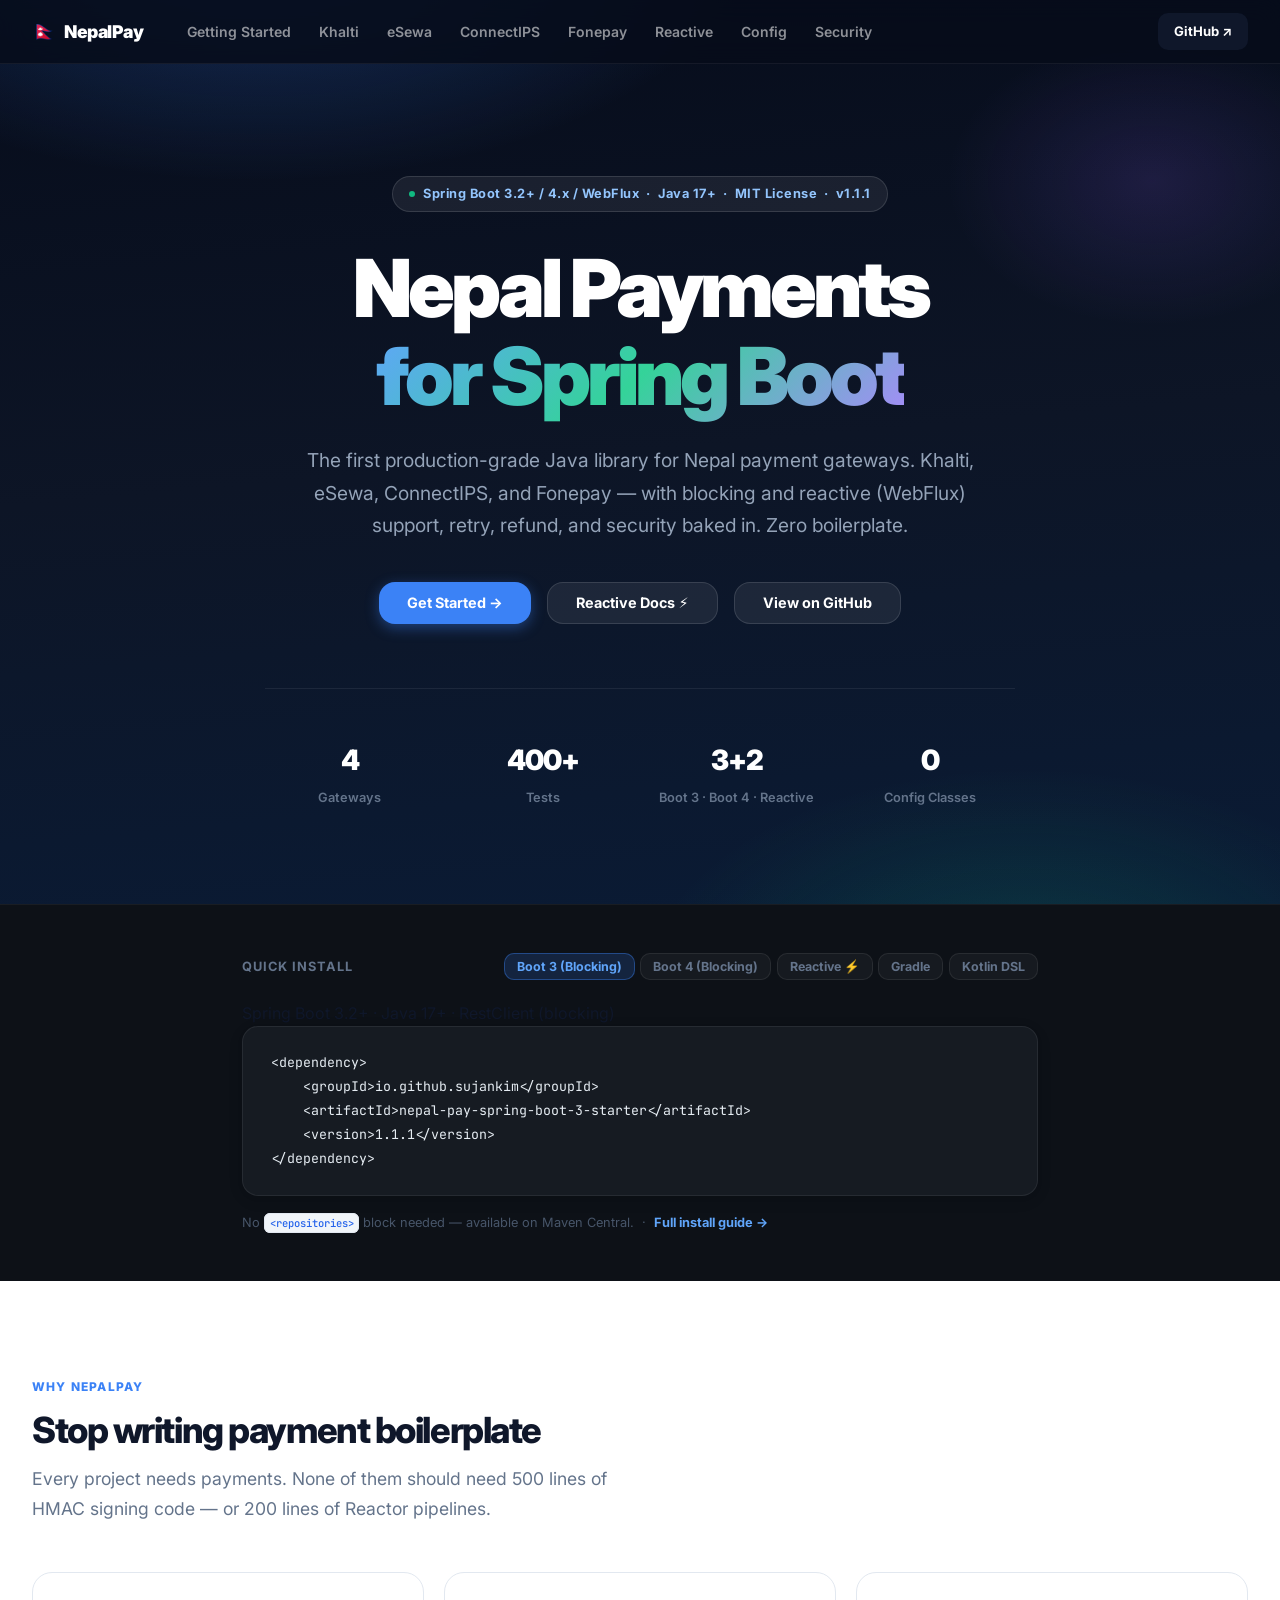
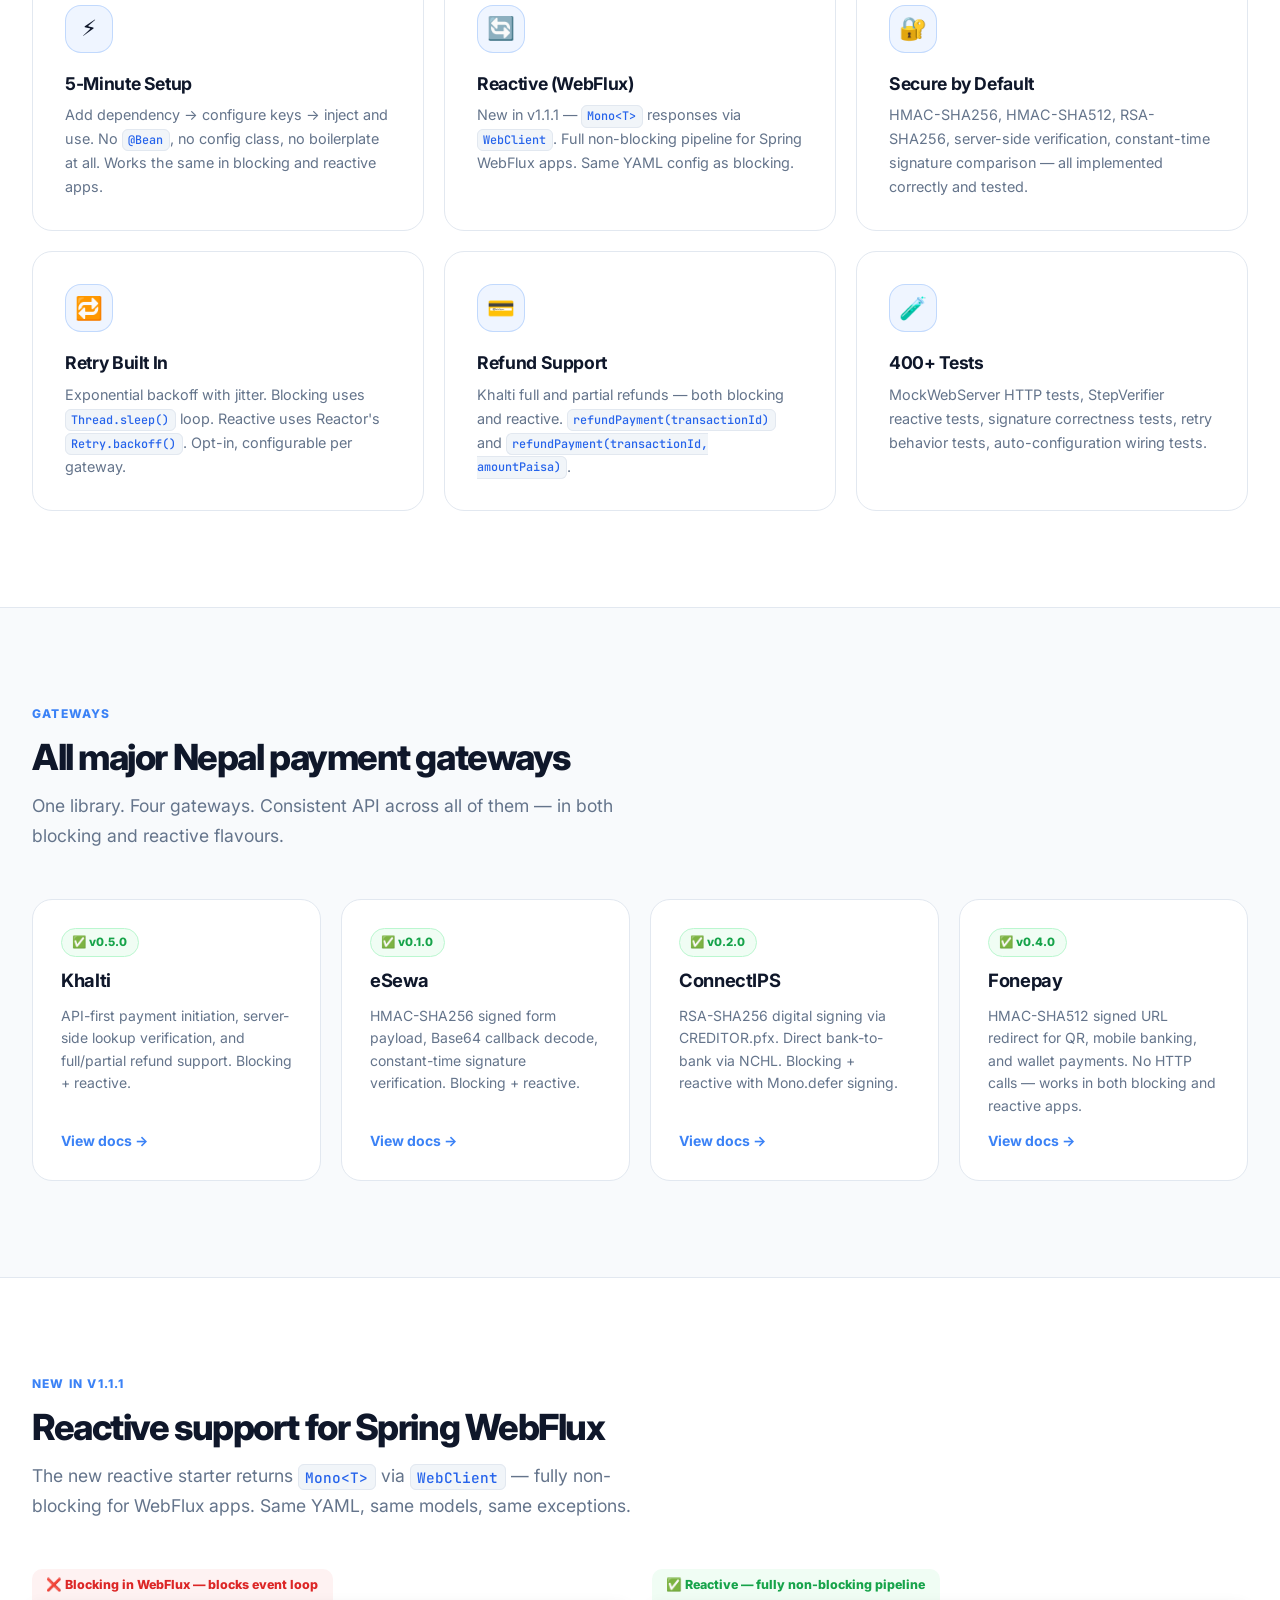
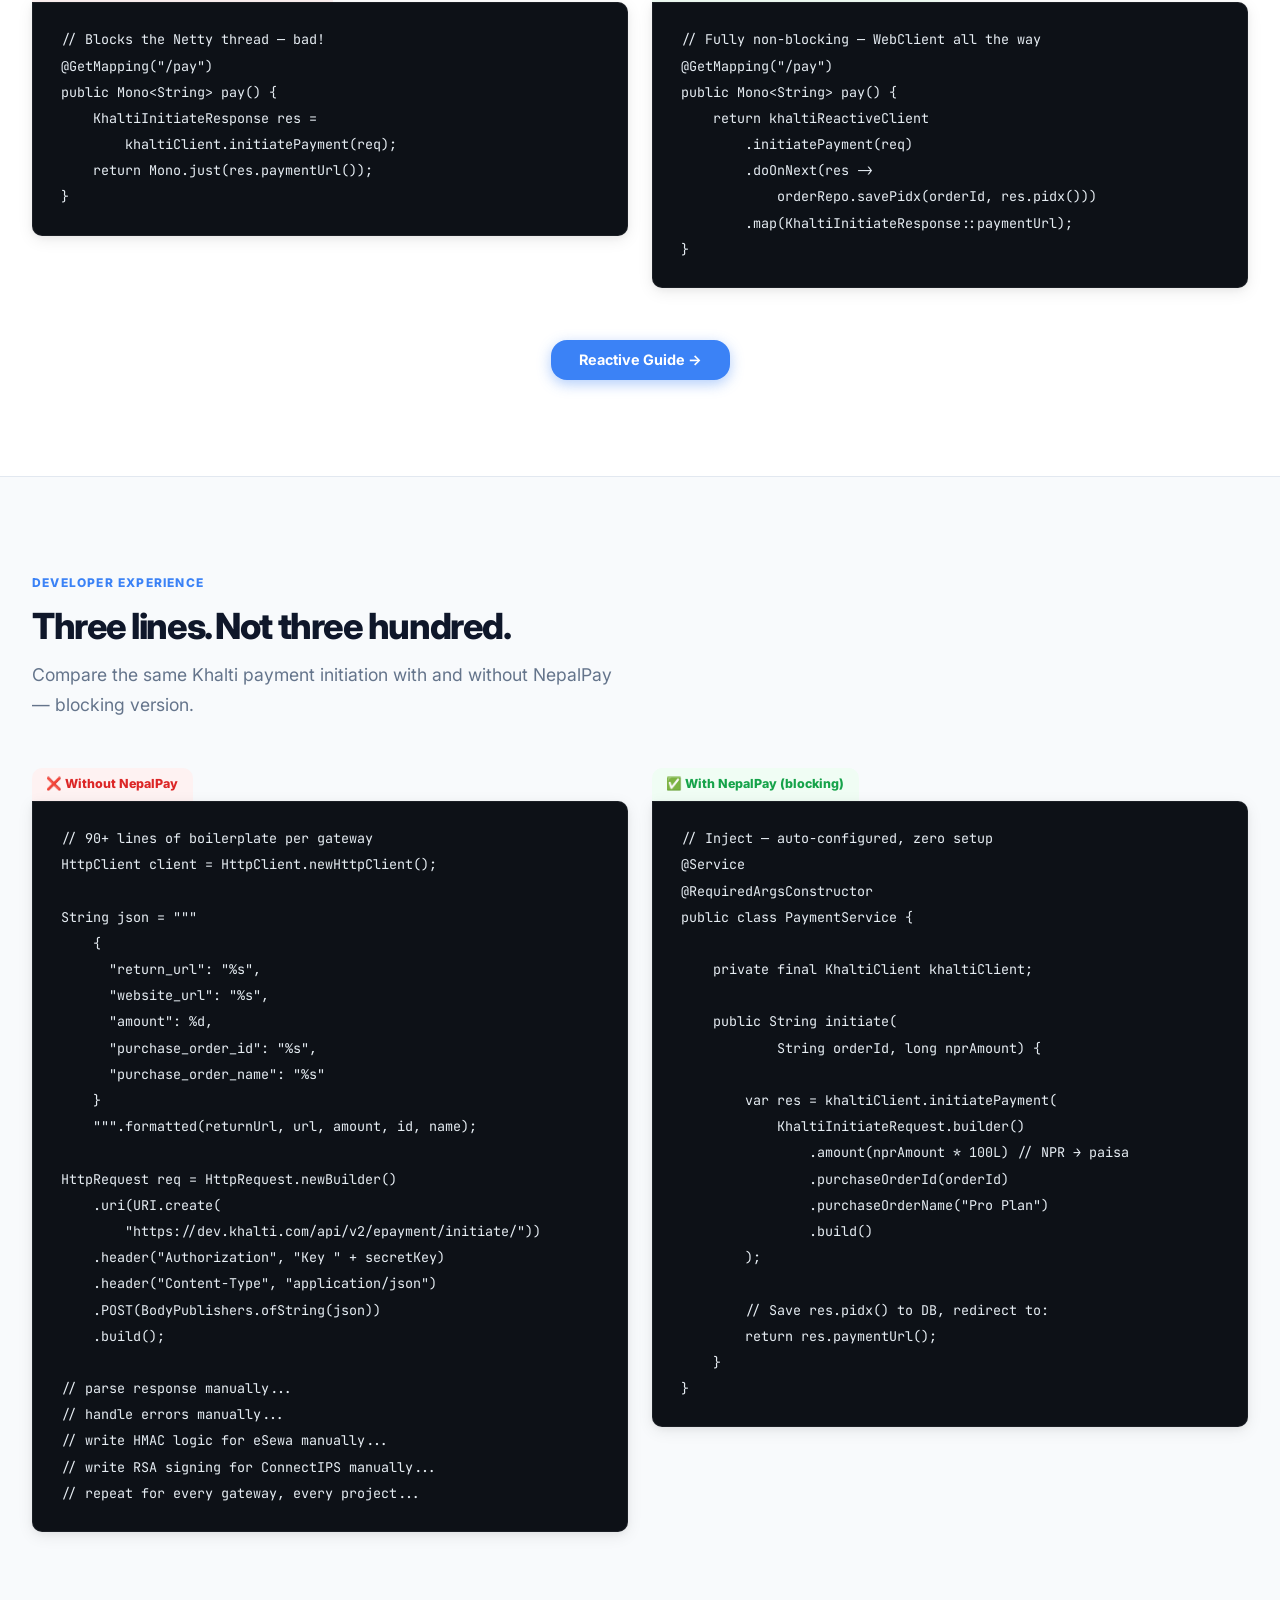
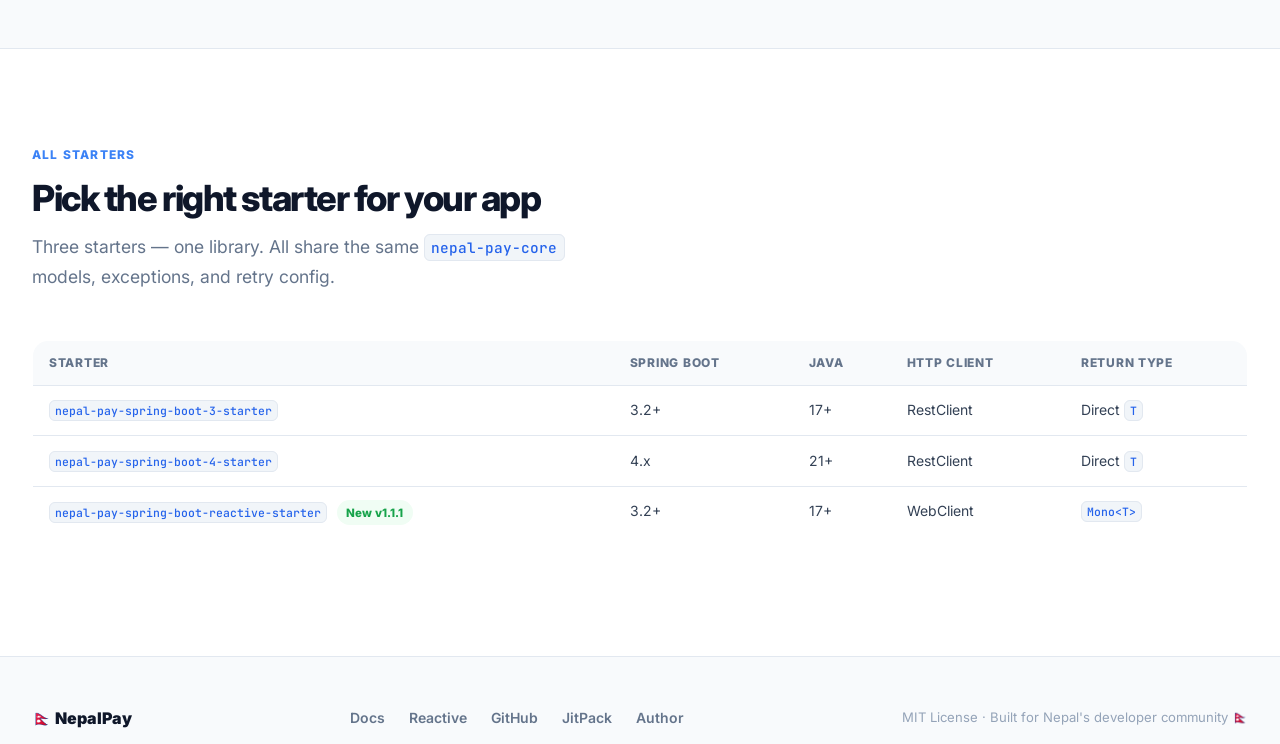
==== docs/index.html @ 9dd7e00b "docs(v1.1.1): update docs + fix Node.js 20 deprecation warning CI/CD action version bumps:   actions" ====
<!DOCTYPE html>
<html lang="en">
<head>
    <meta charset="UTF-8">
    <meta name="viewport" content="width=device-width, initial-scale=1.0">
    <title>NepalPay — Spring Boot Starter for Nepal Payments</title>
    <meta name="description" content="The first production-grade Spring Boot
          library for Nepal payment gateways — Khalti, eSewa, ConnectIPS,
          and Fonepay. Supports blocking (RestClient) and reactive (WebClient).">
    <link rel="stylesheet" href="./css/styles.css">
</head>
<body>

<!-- ══ HERO ══════════════════════════════════════════════════════════════ -->
<div class="hero">

    <nav class="topnav">
        <div class="topnav-inner">
            <a class="nav-brand" href="index.html">
                <span class="nav-brand-flag">🇳🇵</span> NepalPay
            </a>
            <div class="nav-links">
                <a href="getting-started.html">Getting Started</a>
                <a href="khalti.html">Khalti</a>
                <a href="esewa.html">eSewa</a>
                <a href="connectips.html">ConnectIPS</a>
                <a href="fonepay.html">Fonepay</a>
                <a href="reactive.html">Reactive</a>
                <a href="configuration.html">Config</a>
                <a href="security.html">Security</a>
            </div>
            <a class="nav-github"
               href="https://github.com/sujankim/nepal-pay-spring-boot-starter"
               target="_blank" rel="noopener">
                GitHub ↗
            </a>
        </div>
    </nav>

    <div class="hero-body">
        <div class="hero-eyebrow">
            <span class="hero-eyebrow-dot"></span>
            Spring Boot 3.2+ / 4.x / WebFlux &nbsp;·&nbsp;
            Java 17+ &nbsp;·&nbsp;
            MIT License &nbsp;·&nbsp;
            v1.1.1
        </div>

        <h1>Nepal Payments<br>
            <span class="accent">for Spring Boot</span>
        </h1>

        <p class="hero-sub">
            The first production-grade Java library for Nepal payment gateways.
            Khalti, eSewa, ConnectIPS, and Fonepay — with blocking and
            reactive (WebFlux) support, retry, refund, and security baked in.
            Zero boilerplate.
        </p>

        <div class="hero-actions">
            <a class="btn btn-primary" href="getting-started.html">
                Get Started →
            </a>
            <a class="btn btn-ghost"
               href="reactive.html">
                Reactive Docs ⚡
            </a>
            <a class="btn btn-ghost"
               href="https://github.com/sujankim/nepal-pay-spring-boot-starter"
               target="_blank" rel="noopener">
                View on GitHub
            </a>
        </div>

        <div class="hero-stats">
            <div>
                <div class="hero-stat-value">4</div>
                <div class="hero-stat-label">Gateways</div>
            </div>
            <div>
                <div class="hero-stat-value">400+</div>
                <div class="hero-stat-label">Tests</div>
            </div>
            <div>
                <div class="hero-stat-value">3+2</div>
                <div class="hero-stat-label">Boot 3 · Boot 4 · Reactive</div>
            </div>
            <div>
                <div class="hero-stat-value">0</div>
                <div class="hero-stat-label">Config Classes</div>
            </div>
        </div>
    </div>

</div><!-- /hero -->

<!-- ══ INSTALL STRIP ══════════════════════════════════════════════════════ -->
<div class="install-strip">
    <div class="install-strip-inner">
        <div class="install-strip-header">
            <span class="install-strip-title">Quick Install</span>
            <div class="install-tabs">
                <button class="install-tab-btn active"
                        onclick="switchInstall('maven3', this)">
                    Boot 3 (Blocking)
                </button>
                <button class="install-tab-btn"
                        onclick="switchInstall('maven4', this)">
                    Boot 4 (Blocking)
                </button>
                <button class="install-tab-btn"
                        onclick="switchInstall('reactive', this)">
                    Reactive ⚡
                </button>
                <button class="install-tab-btn"
                        onclick="switchInstall('gradle', this)">
                    Gradle
                </button>
                <button class="install-tab-btn"
                        onclick="switchInstall('kts', this)">
                    Kotlin DSL
                </button>
            </div>
        </div>

        <!-- Boot 3 Blocking -->
        <div id="install-maven3" class="install-pane active">
            <div class="install-label">
                Spring Boot 3.2+ · Java 17+ · RestClient (blocking)
            </div>
            <pre class="install-pre"><code>&lt;dependency&gt;
    &lt;groupId&gt;io.github.sujankim&lt;/groupId&gt;
    &lt;artifactId&gt;nepal-pay-spring-boot-3-starter&lt;/artifactId&gt;
    &lt;version&gt;1.1.1&lt;/version&gt;
&lt;/dependency&gt;</code></pre>
        </div>

        <!-- Boot 4 Blocking -->
        <div id="install-maven4" class="install-pane">
            <div class="install-label">
                Spring Boot 4.x · Java 21+ · RestClient (blocking)
            </div>
            <pre class="install-pre"><code>&lt;dependency&gt;
    &lt;groupId&gt;io.github.sujankim&lt;/groupId&gt;
    &lt;artifactId&gt;nepal-pay-spring-boot-4-starter&lt;/artifactId&gt;
    &lt;version&gt;1.1.1&lt;/version&gt;
&lt;/dependency&gt;</code></pre>
        </div>

        <!-- Reactive -->
        <div id="install-reactive" class="install-pane">
            <div class="install-label">
                Spring WebFlux · Java 17+ · WebClient · Mono&lt;T&gt; responses
            </div>
            <pre class="install-pre"><code>&lt;dependency&gt;
    &lt;groupId&gt;io.github.sujankim&lt;/groupId&gt;
    &lt;artifactId&gt;nepal-pay-spring-boot-reactive-starter&lt;/artifactId&gt;
    &lt;version&gt;1.1.1&lt;/version&gt;
&lt;/dependency&gt;</code></pre>
            <p class="install-note">
                Same <code>nepalpay.*</code> YAML works for all three starters.
                &nbsp;·&nbsp;
                <a href="reactive.html">Reactive docs →</a>
            </p>
        </div>

        <!-- Gradle Groovy -->
        <div id="install-gradle" class="install-pane">
            <div class="install-label">Spring Boot 3.2+ (Blocking)</div>
            <pre class="install-pre"><code>implementation 'io.github.sujankim:nepal-pay-spring-boot-3-starter:1.1.1'</code></pre>
            <div class="install-label" style="margin-top:1rem">
                Spring Boot 4.x (Blocking)
            </div>
            <pre class="install-pre"><code>implementation 'io.github.sujankim:nepal-pay-spring-boot-4-starter:1.1.1'</code></pre>
            <div class="install-label" style="margin-top:1rem">
                Spring WebFlux (Reactive)
            </div>
            <pre class="install-pre"><code>implementation 'io.github.sujankim:nepal-pay-spring-boot-reactive-starter:1.1.1'</code></pre>
        </div>

        <!-- Gradle Kotlin -->
        <div id="install-kts" class="install-pane">
            <div class="install-label">Spring Boot 3.2+ (Blocking)</div>
            <pre class="install-pre"><code>implementation("io.github.sujankim:nepal-pay-spring-boot-3-starter:1.1.1")</code></pre>
            <div class="install-label" style="margin-top:1rem">
                Spring Boot 4.x (Blocking)
            </div>
            <pre class="install-pre"><code>implementation("io.github.sujankim:nepal-pay-spring-boot-4-starter:1.1.1")</code></pre>
            <div class="install-label" style="margin-top:1rem">
                Spring WebFlux (Reactive)
            </div>
            <pre class="install-pre"><code>implementation("io.github.sujankim:nepal-pay-spring-boot-reactive-starter:1.1.1")</code></pre>
        </div>

        <p class="install-note">
            No <code>&lt;repositories&gt;</code> block needed — available on
            Maven Central.
            &nbsp;·&nbsp;
            <a href="getting-started.html">Full install guide →</a>
        </p>
    </div>
</div>

<!-- ══ WHY NEPALPAY ═══════════════════════════════════════════════════════ -->
<section class="section">
    <div class="section-inner">
        <div class="section-label">Why NepalPay</div>
        <h2 class="section-title">Stop writing payment boilerplate</h2>
        <p class="section-desc">
            Every project needs payments. None of them should need 500 lines
            of HMAC signing code — or 200 lines of Reactor pipelines.
        </p>

        <div class="features-grid">

            <div class="feature-card">
                <div class="feature-icon">⚡</div>
                <h3>5-Minute Setup</h3>
                <p>
                    Add dependency → configure keys → inject and use.
                    No <code>@Bean</code>, no config class, no boilerplate
                    at all. Works the same in blocking and reactive apps.
                </p>
            </div>

            <div class="feature-card">
                <div class="feature-icon">🔄</div>
                <h3>Reactive (WebFlux)</h3>
                <p>
                    New in v1.1.1 — <code>Mono&lt;T&gt;</code> responses
                    via <code>WebClient</code>. Full non-blocking pipeline
                    for Spring WebFlux apps.
                    Same YAML config as blocking.
                </p>
            </div>

            <div class="feature-card">
                <div class="feature-icon">🔐</div>
                <h3>Secure by Default</h3>
                <p>
                    HMAC-SHA256, HMAC-SHA512, RSA-SHA256, server-side
                    verification, constant-time signature comparison —
                    all implemented correctly and tested.
                </p>
            </div>

            <div class="feature-card">
                <div class="feature-icon">🔁</div>
                <h3>Retry Built In</h3>
                <p>
                    Exponential backoff with jitter. Blocking uses
                    <code>Thread.sleep()</code> loop. Reactive uses
                    Reactor's <code>Retry.backoff()</code>.
                    Opt-in, configurable per gateway.
                </p>
            </div>

            <div class="feature-card">
                <div class="feature-icon">💳</div>
                <h3>Refund Support</h3>
                <p>
                    Khalti full and partial refunds — both blocking and
                    reactive. <code>refundPayment(transactionId)</code> and
                    <code>refundPayment(transactionId, amountPaisa)</code>.
                </p>
            </div>

            <div class="feature-card">
                <div class="feature-icon">🧪</div>
                <h3>400+ Tests</h3>
                <p>
                    MockWebServer HTTP tests, StepVerifier reactive tests,
                    signature correctness tests, retry behavior tests,
                    auto-configuration wiring tests.
                </p>
            </div>

        </div>
    </div>
</section>

<!-- ══ GATEWAYS ═══════════════════════════════════════════════════════════ -->
<section class="section section-alt">
    <div class="section-inner">
        <div class="section-label">Gateways</div>
        <h2 class="section-title">All major Nepal payment gateways</h2>
        <p class="section-desc">
            One library. Four gateways. Consistent API across all of them —
            in both blocking and reactive flavours.
        </p>

        <div class="gateways-grid">

            <a class="gateway-card" href="khalti.html">
                <div class="gateway-badge badge-done">✅ v0.5.0</div>
                <h3>Khalti</h3>
                <p>
                    API-first payment initiation, server-side lookup
                    verification, and full/partial refund support.
                    Blocking + reactive.
                </p>
                <span class="gateway-arrow">View docs →</span>
            </a>

            <a class="gateway-card" href="esewa.html">
                <div class="gateway-badge badge-done">✅ v0.1.0</div>
                <h3>eSewa</h3>
                <p>
                    HMAC-SHA256 signed form payload, Base64 callback decode,
                    constant-time signature verification.
                    Blocking + reactive.
                </p>
                <span class="gateway-arrow">View docs →</span>
            </a>

            <a class="gateway-card" href="connectips.html">
                <div class="gateway-badge badge-done">✅ v0.2.0</div>
                <h3>ConnectIPS</h3>
                <p>
                    RSA-SHA256 digital signing via CREDITOR.pfx.
                    Direct bank-to-bank via NCHL.
                    Blocking + reactive with Mono.defer signing.
                </p>
                <span class="gateway-arrow">View docs →</span>
            </a>

            <a class="gateway-card" href="fonepay.html">
                <div class="gateway-badge badge-done">✅ v0.4.0</div>
                <h3>Fonepay</h3>
                <p>
                    HMAC-SHA512 signed URL redirect for QR, mobile banking,
                    and wallet payments. No HTTP calls — works in both
                    blocking and reactive apps.
                </p>
                <span class="gateway-arrow">View docs →</span>
            </a>

        </div>
    </div>
</section>

<!-- ══ REACTIVE HIGHLIGHT ═════════════════════════════════════════════════ -->
<section class="section">
    <div class="section-inner">
        <div class="section-label">New in v1.1.1</div>
        <h2 class="section-title">Reactive support for Spring WebFlux</h2>
        <p class="section-desc">
            The new reactive starter returns <code>Mono&lt;T&gt;</code>
            via <code>WebClient</code> — fully non-blocking for WebFlux apps.
            Same YAML, same models, same exceptions.
        </p>

        <div class="code-compare">
            <div class="code-compare-block">
                <span class="code-compare-label label-bad">
                    ❌ Blocking in WebFlux — blocks event loop
                </span>
                <pre><code>// Blocks the Netty thread — bad!
@GetMapping("/pay")
public Mono&lt;String&gt; pay() {
    KhaltiInitiateResponse res =
        khaltiClient.initiatePayment(req);
    return Mono.just(res.paymentUrl());
}</code></pre>
            </div>

            <div class="code-compare-block">
                <span class="code-compare-label label-good">
                    ✅ Reactive — fully non-blocking pipeline
                </span>
                <pre><code>// Fully non-blocking — WebClient all the way
@GetMapping("/pay")
public Mono&lt;String&gt; pay() {
    return khaltiReactiveClient
        .initiatePayment(req)
        .doOnNext(res ->
            orderRepo.savePidx(orderId, res.pidx()))
        .map(KhaltiInitiateResponse::paymentUrl);
}</code></pre>
            </div>
        </div>

        <div style="text-align:center; margin-top: 2rem;">
            <a class="btn btn-primary" href="reactive.html">
                Reactive Guide →
            </a>
        </div>
    </div>
</section>

<!-- ══ CODE COMPARE — Boilerplate ═════════════════════════════════════════ -->
<section class="section section-alt">
    <div class="section-inner">
        <div class="section-label">Developer Experience</div>
        <h2 class="section-title">Three lines. Not three hundred.</h2>
        <p class="section-desc">
            Compare the same Khalti payment initiation with and without
            NepalPay — blocking version.
        </p>

        <div class="code-compare">
            <div class="code-compare-block">
                <span class="code-compare-label label-bad">
                    ❌ Without NepalPay
                </span>
                <pre><code>// 90+ lines of boilerplate per gateway
HttpClient client = HttpClient.newHttpClient();

String json = """
    {
      "return_url": "%s",
      "website_url": "%s",
      "amount": %d,
      "purchase_order_id": "%s",
      "purchase_order_name": "%s"
    }
    """.formatted(returnUrl, url, amount, id, name);

HttpRequest req = HttpRequest.newBuilder()
    .uri(URI.create(
        "https://dev.khalti.com/api/v2/epayment/initiate/"))
    .header("Authorization", "Key " + secretKey)
    .header("Content-Type", "application/json")
    .POST(BodyPublishers.ofString(json))
    .build();

// parse response manually...
// handle errors manually...
// write HMAC logic for eSewa manually...
// write RSA signing for ConnectIPS manually...
// repeat for every gateway, every project...</code></pre>
            </div>

            <div class="code-compare-block">
                <span class="code-compare-label label-good">
                    ✅ With NepalPay (blocking)
                </span>
                <pre><code>// Inject — auto-configured, zero setup
@Service
@RequiredArgsConstructor
public class PaymentService {

    private final KhaltiClient khaltiClient;

    public String initiate(
            String orderId, long nprAmount) {

        var res = khaltiClient.initiatePayment(
            KhaltiInitiateRequest.builder()
                .amount(nprAmount * 100L) // NPR → paisa
                .purchaseOrderId(orderId)
                .purchaseOrderName("Pro Plan")
                .build()
        );

        // Save res.pidx() to DB, redirect to:
        return res.paymentUrl();
    }
}</code></pre>
            </div>
        </div>
    </div>
</section>

<!-- ══ STARTERS TABLE ══════════════════════════════════════════════════════ -->
<section class="section">
    <div class="section-inner">
        <div class="section-label">All Starters</div>
        <h2 class="section-title">Pick the right starter for your app</h2>
        <p class="section-desc">
            Three starters — one library. All share the same
            <code>nepal-pay-core</code> models, exceptions, and retry config.
        </p>

        <div class="table-wrap">
            <table>
                <thead>
                <tr>
                    <th>Starter</th>
                    <th>Spring Boot</th>
                    <th>Java</th>
                    <th>HTTP Client</th>
                    <th>Return Type</th>
                </tr>
                </thead>
                <tbody>
                <tr>
                    <td>
                        <code>nepal-pay-spring-boot-3-starter</code>
                    </td>
                    <td>3.2+</td>
                    <td>17+</td>
                    <td>RestClient</td>
                    <td>Direct <code>T</code></td>
                </tr>
                <tr>
                    <td>
                        <code>nepal-pay-spring-boot-4-starter</code>
                    </td>
                    <td>4.x</td>
                    <td>21+</td>
                    <td>RestClient</td>
                    <td>Direct <code>T</code></td>
                </tr>
                <tr>
                    <td>
                        <strong>
                            <code>nepal-pay-spring-boot-reactive-starter</code>
                        </strong>
                        <span class="pill pill-green"
                              style="margin-left:0.4rem">New v1.1.1</span>
                    </td>
                    <td>3.2+</td>
                    <td>17+</td>
                    <td>WebClient</td>
                    <td><code>Mono&lt;T&gt;</code></td>
                </tr>
                </tbody>
            </table>
        </div>
    </div>
</section>

<!-- ══ FOOTER ══════════════════════════════════════════════════════════════ -->
<footer class="footer">
    <div class="footer-inner">
        <div class="footer-brand">🇳🇵 NepalPay</div>
        <div class="footer-links">
            <a href="getting-started.html">Docs</a>
            <a href="reactive.html">Reactive</a>
            <a href="https://github.com/sujankim/nepal-pay-spring-boot-starter"
               target="_blank">GitHub</a>
            <a href="https://jitpack.io/#sujankim/nepal-pay-spring-boot-starter"
               target="_blank">JitPack</a>
            <a href="https://sujanlamichhane.com.np" target="_blank">Author</a>
        </div>
        <p class="footer-copy">
            MIT License · Built for Nepal's developer community 🇳🇵
        </p>
    </div>
</footer>

<script>
    function switchInstall(name, btn) {
        document.querySelectorAll('.install-pane')
            .forEach(el => el.classList.remove('active'));
        document.querySelectorAll('.install-tab-btn')
            .forEach(b  => b.classList.remove('active'));
        document.getElementById('install-' + name).classList.add('active');
        btn.classList.add('active');
    }
</script>
</body>
</html>
---- docs/css/styles.css ----
/* ═══════════════════════════════════════════════════
   NepalPay Docs — styles.css  (v2 complete redesign)
   ═══════════════════════════════════════════════════ */

/* ── Google Fonts ────────────────────────────────── */
@import url('https://fonts.googleapis.com/css2?family=Inter:wght@300;400;500;600;700;800;900&family=JetBrains+Mono:wght@400;500;600&display=swap');

/* ── Design Tokens ───────────────────────────────── */
:root {
    /* Brand */
    --brand:          #3b82f6;
    --brand-dark:     #2563eb;
    --brand-light:    #60a5fa;
    --brand-faint:    rgba(59,130,246,0.08);
    --brand-border:   rgba(59,130,246,0.25);

    /* Accent */
    --green:          #10b981;
    --green-bg:       #f0fdf4;
    --green-border:   #bbf7d0;
    --red:            #ef4444;
    --red-bg:         #fef2f2;
    --red-border:     #fecaca;
    --yellow:         #f59e0b;
    --yellow-bg:      #fffbeb;
    --yellow-border:  #fde68a;
    --purple:         #8b5cf6;

    /* Surface */
    --bg:             #ffffff;
    --bg-2:           #f8fafc;
    --bg-3:           #f1f5f9;
    --surface:        #ffffff;
    --border:         #e2e8f0;
    --border-2:       #cbd5e1;

    /* Text */
    --text:           #0f172a;
    --text-2:         #334155;
    --text-3:         #64748b;
    --text-4:         #94a3b8;

    /* Hero dark */
    --hero-bg:        #060c1b;
    --hero-bg-2:      #0d1526;

    /* Code */
    --code-bg:        #0d1117;
    --code-text:      #e6edf3;
    --code-inline-bg: #f1f5f9;
    --code-inline-text: #0f172a;
    --code-border:    rgba(255,255,255,0.06);

    /* Nav */
    --nav-height:     64px;

    /* Radius */
    --r-sm:   6px;
    --r-md:   10px;
    --r-lg:   16px;
    --r-xl:   20px;
    --r-full: 9999px;

    /* Shadow */
    --shadow-sm: 0 1px 3px rgba(0,0,0,0.06), 0 1px 2px rgba(0,0,0,0.04);
    --shadow-md: 0 4px 16px rgba(0,0,0,0.08), 0 2px 6px rgba(0,0,0,0.04);
    --shadow-lg: 0 12px 40px rgba(0,0,0,0.1), 0 4px 12px rgba(0,0,0,0.06);
}

/* ── Reset ───────────────────────────────────────── */
*, *::before, *::after {
    box-sizing: border-box;
    margin: 0;
    padding: 0;
}

html {
    scroll-behavior: smooth;
    scroll-padding-top: calc(var(--nav-height) + 24px);
    font-size: 16px;
    -webkit-font-smoothing: antialiased;
    -moz-osx-font-smoothing: grayscale;
}

body {
    font-family: 'Inter', system-ui, sans-serif;
    background: var(--bg);
    color: var(--text);
    line-height: 1.65;
}

a {
    color: var(--brand);
    text-decoration: none;
    transition: color 0.15s;
}

a:hover { color: var(--brand-dark); }

img { max-width: 100%; }

/* ── Typography ──────────────────────────────────── */
h1 { font-size: clamp(2rem, 5vw, 3.5rem); font-weight: 900; letter-spacing: -0.05em; line-height: 1.1; }
h2 { font-size: 1.75rem; font-weight: 800; letter-spacing: -0.04em; line-height: 1.2; }
h3 { font-size: 1.1rem; font-weight: 700; letter-spacing: -0.02em; line-height: 1.3; }
h4 { font-size: 0.9rem; font-weight: 700; letter-spacing: 0.02em; text-transform: uppercase; color: var(--text-3); }

/* ── Inline Code ──────────────────────────────────── */
code {
    font-family: 'JetBrains Mono', 'Fira Code', Consolas, monospace;
    font-size: 0.82em;
    background: var(--code-inline-bg);
    color: var(--brand-dark);
    padding: 0.18em 0.45em;
    border-radius: var(--r-sm);
    border: 1px solid var(--border);
    font-weight: 500;
}

/* ── Code Blocks ─────────────────────────────────── */
pre {
    position: relative;
    background: var(--code-bg);
    color: var(--code-text);
    padding: 1.5rem 1.75rem;
    border-radius: var(--r-lg);
    overflow-x: auto;
    font-size: 0.84rem;
    line-height: 1.8;
    margin: 1.25rem 0;
    border: 1px solid var(--code-border);
    box-shadow: var(--shadow-md);
}

pre code {
    background: none;
    border: none;
    padding: 0;
    font-size: inherit;
    color: inherit;
    font-weight: 400;
}

/* ── Code Syntax Colors ──────────────────────────── */
.token-comment  { color: #6e7681; }
.token-string   { color: #a5d6ff; }
.token-keyword  { color: #ff7b72; }
.token-number   { color: #79c0ff; }
.token-class    { color: #ffa657; }

/* ── Scrollbar ────────────────────────────────────── */
::-webkit-scrollbar { width: 6px; height: 6px; }
::-webkit-scrollbar-track { background: transparent; }
::-webkit-scrollbar-thumb { background: var(--border-2); border-radius: var(--r-full); }
::-webkit-scrollbar-thumb:hover { background: var(--text-4); }

/* ════════════════════════════════════════════════════
   STICKY TOP NAVBAR
   ════════════════════════════════════════════════════ */
.topnav {
    position: sticky;
    top: 0;
    z-index: 100;
    height: var(--nav-height);
    background: rgba(255,255,255,0.92);
    backdrop-filter: blur(12px);
    -webkit-backdrop-filter: blur(12px);
    border-bottom: 1px solid var(--border);
}

.topnav-inner {
    max-width: 1280px;
    margin: 0 auto;
    padding: 0 2rem;
    height: 100%;
    display: flex;
    align-items: center;
    gap: 2rem;
}

.nav-brand {
    font-weight: 900;
    font-size: 1.1rem;
    color: var(--text);
    white-space: nowrap;
    display: flex;
    align-items: center;
    gap: 0.5rem;
    letter-spacing: -0.03em;
}

.nav-brand:hover { color: var(--text); }

.nav-brand-flag { font-size: 1.25rem; }

.nav-links {
    display: flex;
    align-items: center;
    gap: 0.25rem;
    flex: 1;
    flex-wrap: nowrap;
    overflow-x: auto;
    scrollbar-width: none;
}

.nav-links::-webkit-scrollbar { display: none; }

.nav-links a {
    color: var(--text-3);
    font-size: 0.875rem;
    font-weight: 600;
    padding: 0.4rem 0.75rem;
    border-radius: var(--r-md);
    white-space: nowrap;
    transition: color 0.15s, background 0.15s;
}

.nav-links a:hover {
    color: var(--text);
    background: var(--bg-3);
}

.nav-links a.active {
    color: var(--brand);
    background: var(--brand-faint);
}

.nav-github {
    margin-left: auto;
    display: flex;
    align-items: center;
    gap: 0.5rem;
    padding: 0.45rem 1rem;
    background: var(--text);
    color: white !important;
    border-radius: var(--r-md);
    font-size: 0.82rem;
    font-weight: 700;
    white-space: nowrap;
    transition: background 0.15s, transform 0.15s;
}

.nav-github:hover {
    background: #1e293b;
    color: white !important;
    transform: translateY(-1px);
}

/* ════════════════════════════════════════════════════
   HERO SECTION
   ════════════════════════════════════════════════════ */
.hero {
    background:
            radial-gradient(ellipse 80% 60% at 20% -10%,
            rgba(59,130,246,0.35) 0%, transparent 50%),
            radial-gradient(ellipse 60% 50% at 80% 110%,
            rgba(16,185,129,0.2) 0%, transparent 50%),
            radial-gradient(ellipse 40% 40% at 90% 20%,
            rgba(139,92,246,0.15) 0%, transparent 40%),
            linear-gradient(175deg, #060c1b 0%, #0d1526 50%, #0a1b35 100%);
    color: white;
    overflow: hidden;
}

/* Dark navbar override on hero pages */
.hero .topnav {
    background: rgba(6,12,27,0.85);
    border-bottom-color: rgba(255,255,255,0.06);
}

.hero .nav-brand { color: white; }

.hero .nav-links a {
    color: rgba(255,255,255,0.55);
}

.hero .nav-links a:hover {
    color: white;
    background: rgba(255,255,255,0.08);
}

.hero .nav-links a.active {
    color: #93c5fd;
    background: rgba(59,130,246,0.15);
}

.hero-body {
    max-width: 1000px;
    margin: 0 auto;
    padding: 7rem 2rem 6rem;
    text-align: center;
}

.hero-eyebrow {
    display: inline-flex;
    align-items: center;
    gap: 0.5rem;
    padding: 0.4rem 1rem;
    background: rgba(255,255,255,0.07);
    border: 1px solid rgba(255,255,255,0.12);
    border-radius: var(--r-full);
    font-size: 0.8rem;
    font-weight: 700;
    color: #93c5fd;
    letter-spacing: 0.04em;
    margin-bottom: 2rem;
}

.hero-eyebrow-dot {
    width: 6px;
    height: 6px;
    border-radius: 50%;
    background: var(--green);
    animation: pulse 2s infinite;
}

@keyframes pulse {
    0%, 100% { opacity: 1; transform: scale(1); }
    50% { opacity: 0.6; transform: scale(0.85); }
}

.hero h1 {
    color: white;
    margin-bottom: 1.5rem;
    font-size: clamp(2.5rem, 7vw, 5rem);
}

.hero h1 .accent {
    background: linear-gradient(135deg, #60a5fa, #34d399, #a78bfa);
    -webkit-background-clip: text;
    -webkit-text-fill-color: transparent;
    background-clip: text;
}

.hero-sub {
    font-size: 1.2rem;
    color: #94a3b8;
    max-width: 700px;
    margin: 0 auto 2.5rem;
    line-height: 1.7;
}

.hero-actions {
    display: flex;
    gap: 1rem;
    justify-content: center;
    flex-wrap: wrap;
    margin-bottom: 4rem;
}

.hero-stats {
    display: grid;
    grid-template-columns: repeat(4, 1fr);
    gap: 1.5rem;
    max-width: 750px;
    margin: 0 auto;
    padding-top: 3rem;
    border-top: 1px solid rgba(255,255,255,0.07);
}

.hero-stat-value {
    font-size: 1.75rem;
    font-weight: 900;
    color: white;
    letter-spacing: -0.04em;
}

.hero-stat-label {
    font-size: 0.8rem;
    color: #64748b;
    font-weight: 600;
    margin-top: 0.25rem;
}

/* ════════════════════════════════════════════════════
   BUTTONS
   ════════════════════════════════════════════════════ */
.btn {
    display: inline-flex;
    align-items: center;
    gap: 0.5rem;
    padding: 0.8rem 1.75rem;
    border-radius: var(--r-lg);
    font-weight: 700;
    font-size: 0.9rem;
    transition: all 0.15s;
    cursor: pointer;
    border: none;
    text-decoration: none;
    line-height: 1;
}

.btn:hover { transform: translateY(-2px); }
.btn:active { transform: translateY(0); }

.btn-primary {
    background: var(--brand);
    color: white;
    box-shadow: 0 4px 14px rgba(59,130,246,0.4);
}

.btn-primary:hover {
    background: var(--brand-dark);
    color: white;
    box-shadow: 0 6px 20px rgba(59,130,246,0.45);
}

.btn-ghost {
    background: rgba(255,255,255,0.07);
    color: white;
    border: 1px solid rgba(255,255,255,0.12);
}

.btn-ghost:hover {
    background: rgba(255,255,255,0.12);
    color: white;
}

.btn-outline {
    background: white;
    color: var(--text);
    border: 1.5px solid var(--border);
    box-shadow: var(--shadow-sm);
}

.btn-outline:hover {
    border-color: var(--brand);
    color: var(--brand);
}

/* ════════════════════════════════════════════════════
   INSTALL STRIP
   ════════════════════════════════════════════════════ */
.install-strip {
    background: #0d1117;
    border-top: 1px solid rgba(255,255,255,0.05);
}

.install-strip-inner {
    max-width: 860px;
    margin: 0 auto;
    padding: 3rem 2rem;
}

.install-strip-header {
    display: flex;
    align-items: center;
    justify-content: space-between;
    margin-bottom: 1.25rem;
}

.install-strip-title {
    font-size: 0.8rem;
    font-weight: 700;
    color: #64748b;
    letter-spacing: 0.08em;
    text-transform: uppercase;
}

.install-tabs {
    display: flex;
    gap: 0.35rem;
}

.install-tab-btn {
    padding: 0.3rem 0.75rem;
    background: rgba(255,255,255,0.04);
    border: 1px solid rgba(255,255,255,0.08);
    border-radius: var(--r-md);
    color: #64748b;
    font-family: 'Inter', sans-serif;
    font-size: 0.78rem;
    font-weight: 700;
    cursor: pointer;
    transition: all 0.15s;
}

.install-tab-btn:hover {
    color: #94a3b8;
    background: rgba(255,255,255,0.08);
}

.install-tab-btn.active {
    background: rgba(59,130,246,0.18);
    border-color: rgba(59,130,246,0.4);
    color: #60a5fa;
}

.install-pane { display: none; }
.install-pane.active { display: block; }

.install-pre {
    background: #161b22;
    border: 1px solid rgba(255,255,255,0.07);
    border-radius: var(--r-lg);
    padding: 1.5rem 1.75rem;
    font-family: 'JetBrains Mono', monospace;
    font-size: 0.83rem;
    line-height: 1.8;
    color: #e6edf3;
    overflow-x: auto;
    margin: 0;
}

.install-pre code {
    background: none;
    border: none;
    padding: 0;
    color: inherit;
    font-size: inherit;
    font-weight: 400;
}

.install-note {
    margin-top: 1rem;
    font-size: 0.8rem;
    color: #475569;
}

.install-note a { color: #60a5fa; font-weight: 700; }

/* ════════════════════════════════════════════════════
   PAGE SECTIONS (light background pages)
   ════════════════════════════════════════════════════ */
.section {
    padding: 6rem 0;
}

.section-alt {
    background: var(--bg-2);
    border-top: 1px solid var(--border);
    border-bottom: 1px solid var(--border);
}

.section-inner {
    max-width: 1280px;
    margin: 0 auto;
    padding: 0 2rem;
}

.section-label {
    font-size: 0.75rem;
    font-weight: 800;
    letter-spacing: 0.1em;
    text-transform: uppercase;
    color: var(--brand);
    margin-bottom: 0.75rem;
}

.section-title {
    font-size: 2.25rem;
    margin-bottom: 0.75rem;
}

.section-desc {
    color: var(--text-3);
    font-size: 1.1rem;
    max-width: 600px;
    margin-bottom: 3rem;
    line-height: 1.7;
}

/* ════════════════════════════════════════════════════
   FEATURE CARDS
   ════════════════════════════════════════════════════ */
.features-grid {
    display: grid;
    grid-template-columns: repeat(3, 1fr);
    gap: 1.25rem;
}

.feature-card {
    background: var(--surface);
    border: 1px solid var(--border);
    border-radius: var(--r-xl);
    padding: 2rem;
    transition: all 0.2s;
    position: relative;
    overflow: hidden;
}

.feature-card::before {
    content: '';
    position: absolute;
    top: 0; left: 0; right: 0;
    height: 2px;
    background: linear-gradient(90deg, var(--brand), var(--purple));
    opacity: 0;
    transition: opacity 0.2s;
}

.feature-card:hover {
    border-color: var(--brand-border);
    box-shadow: var(--shadow-md);
    transform: translateY(-2px);
}

.feature-card:hover::before { opacity: 1; }

.feature-icon {
    width: 48px;
    height: 48px;
    border-radius: var(--r-lg);
    background: var(--brand-faint);
    border: 1px solid var(--brand-border);
    display: flex;
    align-items: center;
    justify-content: center;
    font-size: 1.4rem;
    margin-bottom: 1.25rem;
}

.feature-card h3 {
    margin-bottom: 0.5rem;
    color: var(--text);
}

.feature-card p {
    color: var(--text-3);
    font-size: 0.9rem;
    line-height: 1.65;
}

/* ════════════════════════════════════════════════════
   GATEWAY CARDS
   ════════════════════════════════════════════════════ */
.gateways-grid {
    display: grid;
    grid-template-columns: repeat(4, 1fr);
    gap: 1.25rem;
}

.gateway-card {
    background: var(--surface);
    border: 1.5px solid var(--border);
    border-radius: var(--r-xl);
    padding: 1.75rem;
    display: flex;
    flex-direction: column;
    gap: 0.75rem;
    text-decoration: none;
    color: var(--text);
    transition: all 0.2s;
    position: relative;
}

.gateway-card:hover {
    border-color: var(--brand);
    box-shadow: 0 0 0 3px var(--brand-faint), var(--shadow-md);
    transform: translateY(-3px);
    color: var(--text);
}

.gateway-badge {
    display: inline-flex;
    align-items: center;
    gap: 0.4rem;
    padding: 0.25rem 0.65rem;
    border-radius: var(--r-full);
    font-size: 0.72rem;
    font-weight: 800;
    width: fit-content;
}

.badge-done {
    background: var(--green-bg);
    color: #16a34a;
    border: 1px solid var(--green-border);
}

.badge-planned {
    background: var(--bg-3);
    color: var(--text-3);
    border: 1px solid var(--border);
}

.gateway-card h3 {
    font-size: 1.15rem;
}

.gateway-card p {
    color: var(--text-3);
    font-size: 0.875rem;
    line-height: 1.6;
    flex: 1;
}

.gateway-arrow {
    color: var(--brand);
    font-weight: 700;
    font-size: 0.875rem;
    display: flex;
    align-items: center;
    gap: 0.35rem;
    transition: gap 0.15s;
}

.gateway-card:hover .gateway-arrow { gap: 0.6rem; }

/* ════════════════════════════════════════════════════
   CODE COMPARE (Before/After)
   ════════════════════════════════════════════════════ */
.code-compare {
    display: grid;
    grid-template-columns: 1fr 1fr;
    gap: 1.5rem;
}

.code-compare-block {}

.code-compare-label {
    display: inline-flex;
    align-items: center;
    gap: 0.4rem;
    padding: 0.4rem 0.9rem;
    border-radius: var(--r-md) var(--r-md) 0 0;
    font-size: 0.78rem;
    font-weight: 800;
}

.label-bad  { background: var(--red-bg);   color: #dc2626; }
.label-good { background: var(--green-bg); color: #16a34a; }

.code-compare-block pre {
    border-radius: 0 var(--r-md) var(--r-md) var(--r-md);
    margin-top: 0;
}

/* ════════════════════════════════════════════════════
   PAGE HEADER (inner pages)
   ════════════════════════════════════════════════════ */
.page-hero {
    background:
            radial-gradient(ellipse 70% 80% at 10% -20%,
            rgba(59,130,246,0.3) 0%, transparent 55%),
            linear-gradient(170deg, #060c1b, #0d1526 70%, #0c1530);
    color: white;
    padding-bottom: 0;
}

.page-hero .topnav {
    background: rgba(6,12,27,0.85);
    border-bottom-color: rgba(255,255,255,0.06);
}

.page-hero .nav-brand { color: white; }

.page-hero .nav-links a { color: rgba(255,255,255,0.5); }
.page-hero .nav-links a:hover { color: white; background: rgba(255,255,255,0.08); }
.page-hero .nav-links a.active { color: #93c5fd; background: rgba(59,130,246,0.15); }

.page-header-body {
    max-width: 1280px;
    margin: 0 auto;
    padding: 3.5rem 2rem 4rem;
    display: flex;
    align-items: flex-end;
    justify-content: space-between;
    gap: 2rem;
}

.page-header-left {}

.page-version-pill {
    display: inline-flex;
    align-items: center;
    gap: 0.4rem;
    padding: 0.3rem 0.8rem;
    background: rgba(59,130,246,0.15);
    border: 1px solid rgba(59,130,246,0.3);
    border-radius: var(--r-full);
    color: #93c5fd;
    font-size: 0.75rem;
    font-weight: 800;
    margin-bottom: 1rem;
    letter-spacing: 0.03em;
}

.page-header-body h1 {
    font-size: clamp(2rem, 4vw, 3rem);
    color: white;
    margin-bottom: 0.75rem;
}

.page-header-body p {
    color: #94a3b8;
    font-size: 1.05rem;
    max-width: 560px;
    line-height: 1.7;
}

/* ════════════════════════════════════════════════════
   DOCS LAYOUT (sidebar + content)
   ════════════════════════════════════════════════════ */
.docs-wrapper {
    max-width: 1280px;
    margin: 0 auto;
    padding: 3rem 2rem;
    display: grid;
    grid-template-columns: 240px 1fr;
    gap: 4rem;
    align-items: start;
}

/* ── Sidebar ──────────────────────────────────────── */
.sidebar {
    position: sticky;
    top: calc(var(--nav-height) + 1.5rem);
}

.sidebar-nav {
    background: var(--surface);
    border: 1px solid var(--border);
    border-radius: var(--r-xl);
    padding: 1.25rem 0.75rem;
    box-shadow: var(--shadow-sm);
}

.sidebar-group-label {
    padding: 0.75rem 0.75rem 0.35rem;
    font-size: 0.68rem;
    font-weight: 800;
    letter-spacing: 0.1em;
    text-transform: uppercase;
    color: var(--text-4);
}

.sidebar-nav a {
    display: flex;
    align-items: center;
    gap: 0.5rem;
    padding: 0.45rem 0.75rem;
    border-radius: var(--r-md);
    color: var(--text-3);
    font-size: 0.875rem;
    font-weight: 500;
    transition: all 0.12s;
    text-decoration: none;
}

.sidebar-nav a:hover {
    color: var(--brand);
    background: var(--brand-faint);
}

.sidebar-nav a.active {
    color: var(--brand);
    background: var(--brand-faint);
    font-weight: 700;
}

/* ── Docs Content ─────────────────────────────────── */
.docs-content {}

.docs-content section {
    padding-bottom: 3.5rem;
    margin-bottom: 3.5rem;
    border-bottom: 1px solid var(--border);
}

.docs-content section:last-child {
    border-bottom: none;
    margin-bottom: 0;
}

.docs-content h2 {
    color: var(--text);
    margin-bottom: 1rem;
}

.docs-content h3 {
    color: var(--text);
    margin-top: 2rem;
    margin-bottom: 0.65rem;
}

.docs-content h4 {
    margin-top: 1.5rem;
    margin-bottom: 0.5rem;
}

.docs-content p {
    color: var(--text-2);
    margin-bottom: 1rem;
    line-height: 1.8;
}

.docs-content ul, .docs-content ol {
    color: var(--text-2);
    padding-left: 1.5rem;
    margin-bottom: 1rem;
}

.docs-content li {
    margin-bottom: 0.4rem;
    line-height: 1.7;
}

/* ════════════════════════════════════════════════════
   CALLOUT BOXES
   ════════════════════════════════════════════════════ */
.callout {
    display: flex;
    gap: 0.85rem;
    padding: 1rem 1.25rem;
    border-radius: var(--r-lg);
    margin: 1.25rem 0;
    font-size: 0.9rem;
    line-height: 1.65;
}

.callout-icon {
    flex-shrink: 0;
    font-size: 1rem;
    margin-top: 0.1rem;
}

.callout p { margin: 0; color: inherit; }

.callout-info {
    background: #eff6ff;
    border: 1px solid #bfdbfe;
    color: #1e40af;
}

.callout-warning {
    background: var(--yellow-bg);
    border: 1px solid var(--yellow-border);
    color: #92400e;
}

.callout-danger {
    background: var(--red-bg);
    border: 1px solid var(--red-border);
    color: #991b1b;
}

.callout-success {
    background: var(--green-bg);
    border: 1px solid var(--green-border);
    color: #166534;
}

/* ════════════════════════════════════════════════════
   TABLES
   ════════════════════════════════════════════════════ */
.table-wrap { overflow-x: auto; margin: 1.25rem 0; }

table {
    width: 100%;
    border-collapse: collapse;
    font-size: 0.875rem;
    background: var(--surface);
    border: 1px solid var(--border);
    border-radius: var(--r-lg);
    overflow: hidden;
}

thead {
    background: var(--bg-2);
    border-bottom: 1px solid var(--border);
}

th {
    padding: 0.75rem 1rem;
    text-align: left;
    font-weight: 800;
    font-size: 0.75rem;
    letter-spacing: 0.06em;
    text-transform: uppercase;
    color: var(--text-3);
    white-space: nowrap;
}

td {
    padding: 0.85rem 1rem;
    color: var(--text-2);
    border-bottom: 1px solid var(--border);
    vertical-align: top;
    line-height: 1.6;
}

tr:last-child td { border-bottom: none; }
tr:hover td { background: var(--bg-2); }

/* ════════════════════════════════════════════════════
   TABS (within docs pages)
   ════════════════════════════════════════════════════ */
.tabs {
    border-bottom: 2px solid var(--border);
    display: flex;
    gap: 0;
    margin-bottom: 1.5rem;
}

.tab-btn {
    padding: 0.6rem 1.25rem;
    border: none;
    border-bottom: 2px solid transparent;
    margin-bottom: -2px;
    background: none;
    font-family: inherit;
    font-size: 0.875rem;
    font-weight: 600;
    color: var(--text-3);
    cursor: pointer;
    border-radius: var(--r-md) var(--r-md) 0 0;
    transition: all 0.15s;
}

.tab-btn:hover { color: var(--text); }

.tab-btn.active {
    color: var(--brand);
    border-bottom-color: var(--brand);
}

.tab-pane { display: none; }
.tab-pane.active { display: block; }

/* ════════════════════════════════════════════════════
   FLOW DIAGRAM
   ════════════════════════════════════════════════════ */
.flow {
    background: var(--bg-2);
    border: 1px solid var(--border);
    border-left: 3px solid var(--brand);
    border-radius: var(--r-lg);
    padding: 1.5rem 2rem;
    font-family: 'JetBrains Mono', monospace;
    font-size: 0.83rem;
    line-height: 2;
    color: var(--text-2);
    white-space: pre;
    overflow-x: auto;
    margin: 1.25rem 0;
}

/* ════════════════════════════════════════════════════
   AMOUNT CARDS
   ════════════════════════════════════════════════════ */
.amount-grid {
    display: grid;
    grid-template-columns: repeat(4, 1fr);
    gap: 1rem;
    margin: 1.25rem 0;
}

.amount-card {
    background: var(--surface);
    border: 1.5px solid var(--border);
    border-radius: var(--r-xl);
    padding: 1.5rem;
    text-align: center;
    transition: border-color 0.15s;
}

.amount-card:hover { border-color: var(--brand); }

.amount-gateway {
    font-weight: 800;
    font-size: 1rem;
    color: var(--text);
    margin-bottom: 0.5rem;
}

.amount-unit {
    font-size: 1.2rem;
    font-weight: 900;
    color: var(--brand);
    margin-bottom: 0.4rem;
}

.amount-example {
    font-size: 0.75rem;
    color: var(--text-3);
    font-family: 'JetBrains Mono', monospace;
    font-weight: 500;
}

/* ════════════════════════════════════════════════════
   STATUS BADGE / PILL
   ════════════════════════════════════════════════════ */
.pill {
    display: inline-flex;
    align-items: center;
    padding: 0.2rem 0.6rem;
    border-radius: var(--r-full);
    font-size: 0.72rem;
    font-weight: 800;
    white-space: nowrap;
}

.pill-green  { background: var(--green-bg);  color: #16a34a; }
.pill-red    { background: var(--red-bg);    color: #dc2626; }
.pill-yellow { background: var(--yellow-bg); color: #92400e; }
.pill-blue   { background: #eff6ff;          color: #1d4ed8; }
.pill-gray   { background: var(--bg-3);      color: var(--text-3); }

/* ════════════════════════════════════════════════════
   FOOTER
   ════════════════════════════════════════════════════ */
.footer {
    background: var(--bg-2);
    border-top: 1px solid var(--border);
    padding: 3rem 2rem;
}

.footer-inner {
    max-width: 1280px;
    margin: 0 auto;
    display: flex;
    align-items: center;
    justify-content: space-between;
    flex-wrap: wrap;
    gap: 1.5rem;
}

.footer-brand {
    font-weight: 900;
    font-size: 1rem;
    color: var(--text);
    display: flex;
    align-items: center;
    gap: 0.5rem;
}

.footer-links {
    display: flex;
    gap: 1.5rem;
    flex-wrap: wrap;
}

.footer-links a {
    color: var(--text-3);
    font-size: 0.875rem;
    font-weight: 600;
}

.footer-links a:hover { color: var(--brand); }

.footer-copy {
    color: var(--text-4);
    font-size: 0.82rem;
}

/* ════════════════════════════════════════════════════
   RESPONSIVE
   ════════════════════════════════════════════════════ */
@media (max-width: 1024px) {
    .features-grid  { grid-template-columns: repeat(2, 1fr); }
    .gateways-grid  { grid-template-columns: repeat(2, 1fr); }
    .amount-grid    { grid-template-columns: repeat(2, 1fr); }
    .code-compare   { grid-template-columns: 1fr; }
    .hero-stats     { grid-template-columns: repeat(2, 1fr); }
}

@media (max-width: 900px) {
    .docs-wrapper { grid-template-columns: 1fr; gap: 2rem; }
    .sidebar { position: static; }
}

@media (max-width: 768px) {
    .topnav-inner { padding: 0 1.25rem; gap: 1rem; }
    .hero-body { padding: 4rem 1.25rem 3.5rem; }
    .section { padding: 4rem 0; }
    .section-inner { padding: 0 1.25rem; }
    .page-header-body { padding: 2.5rem 1.25rem 3rem; flex-direction: column; align-items: flex-start; }
    .docs-wrapper { padding: 2rem 1.25rem; }
}

@media (max-width: 540px) {
    .features-grid { grid-template-columns: 1fr; }
    .gateways-grid { grid-template-columns: 1fr; }
    .amount-grid   { grid-template-columns: 1fr 1fr; }
    .hero-stats    { grid-template-columns: repeat(2, 1fr); }
    .hero-actions  { flex-direction: column; align-items: center; }
    .install-tabs  { flex-wrap: wrap; }
}
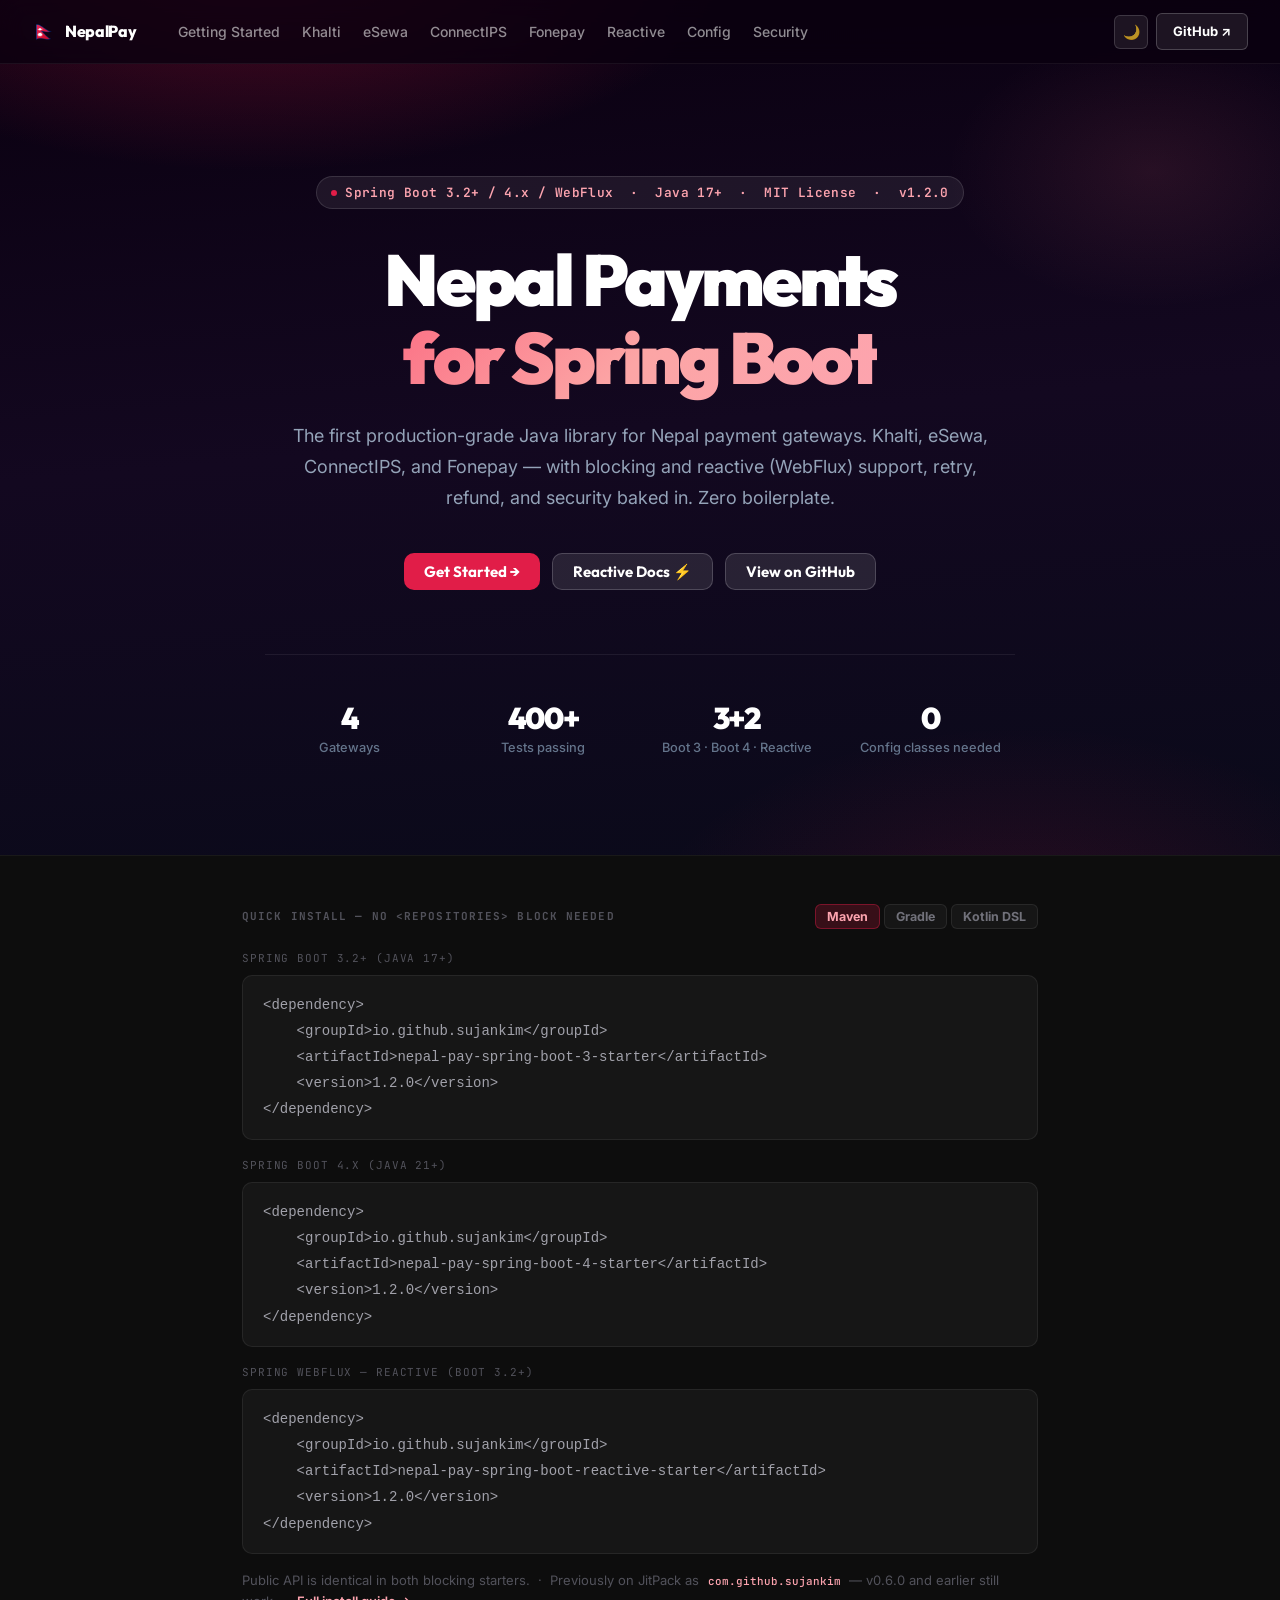
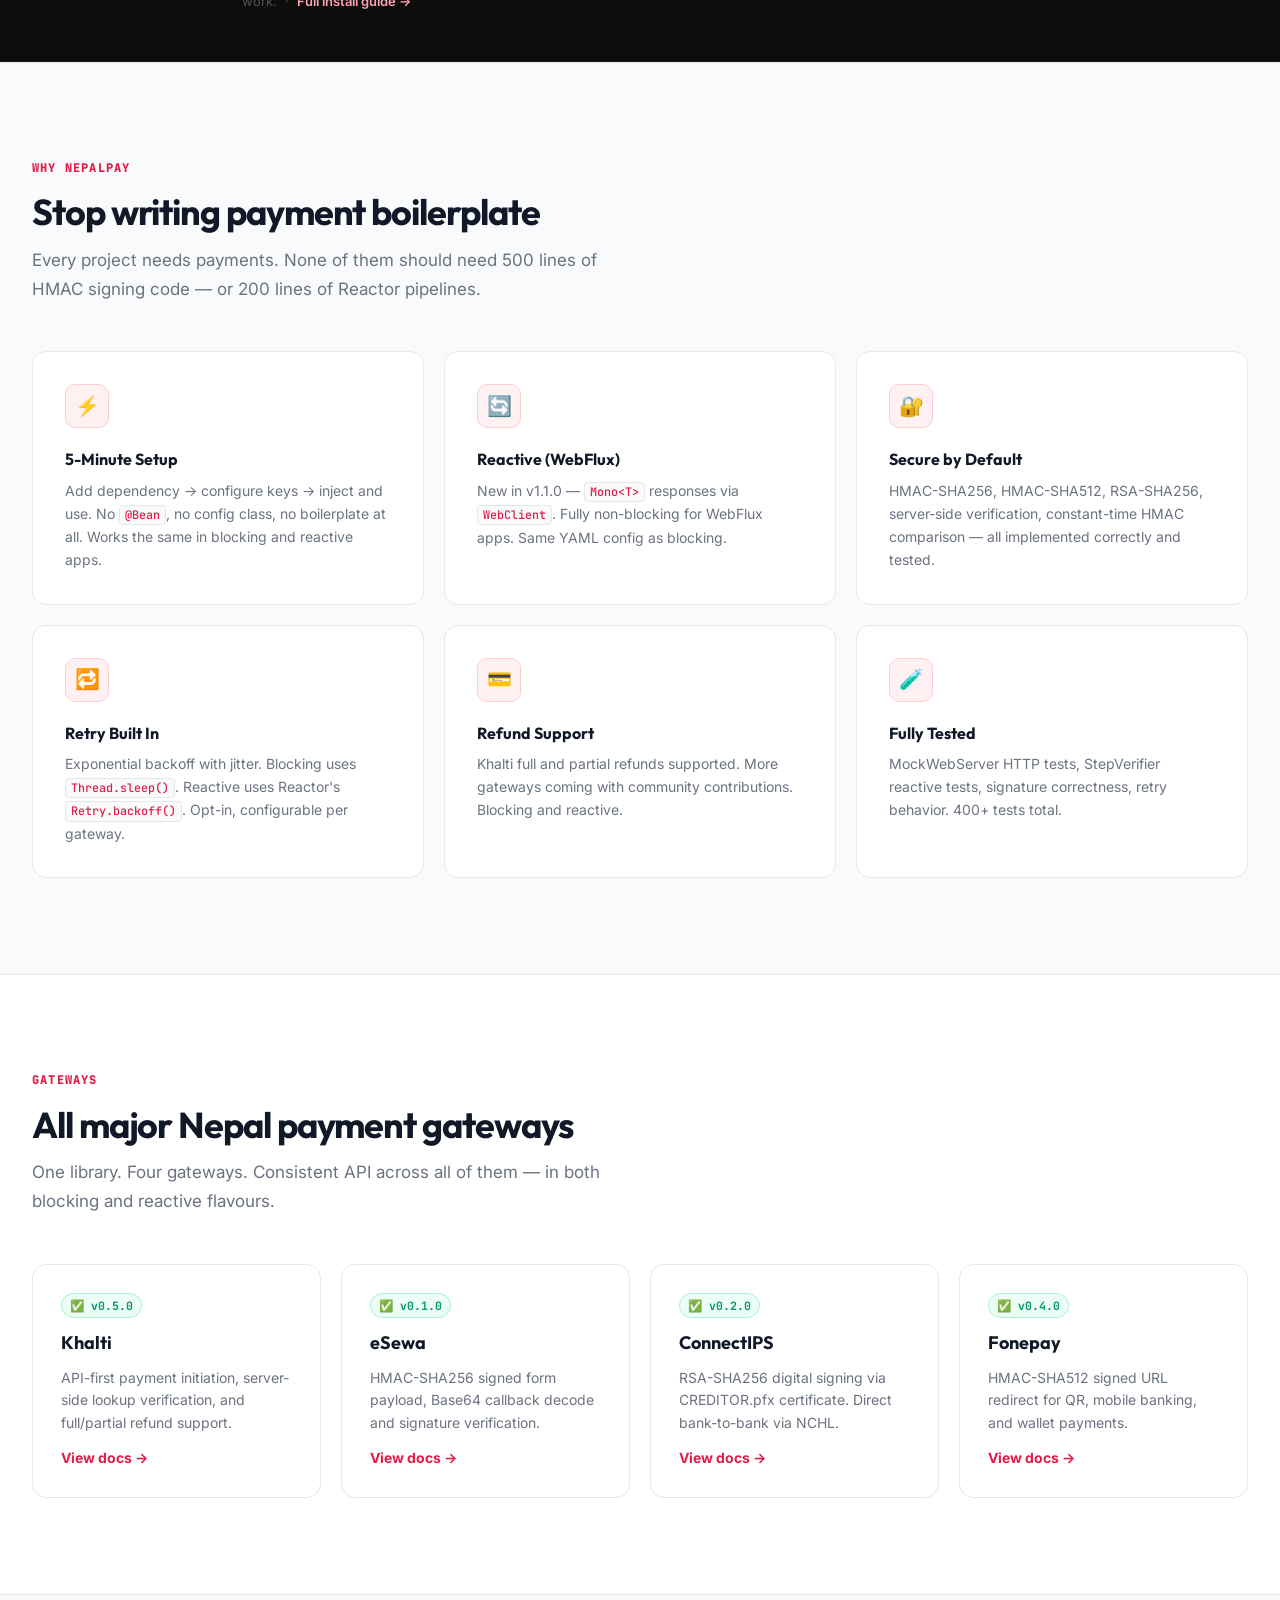
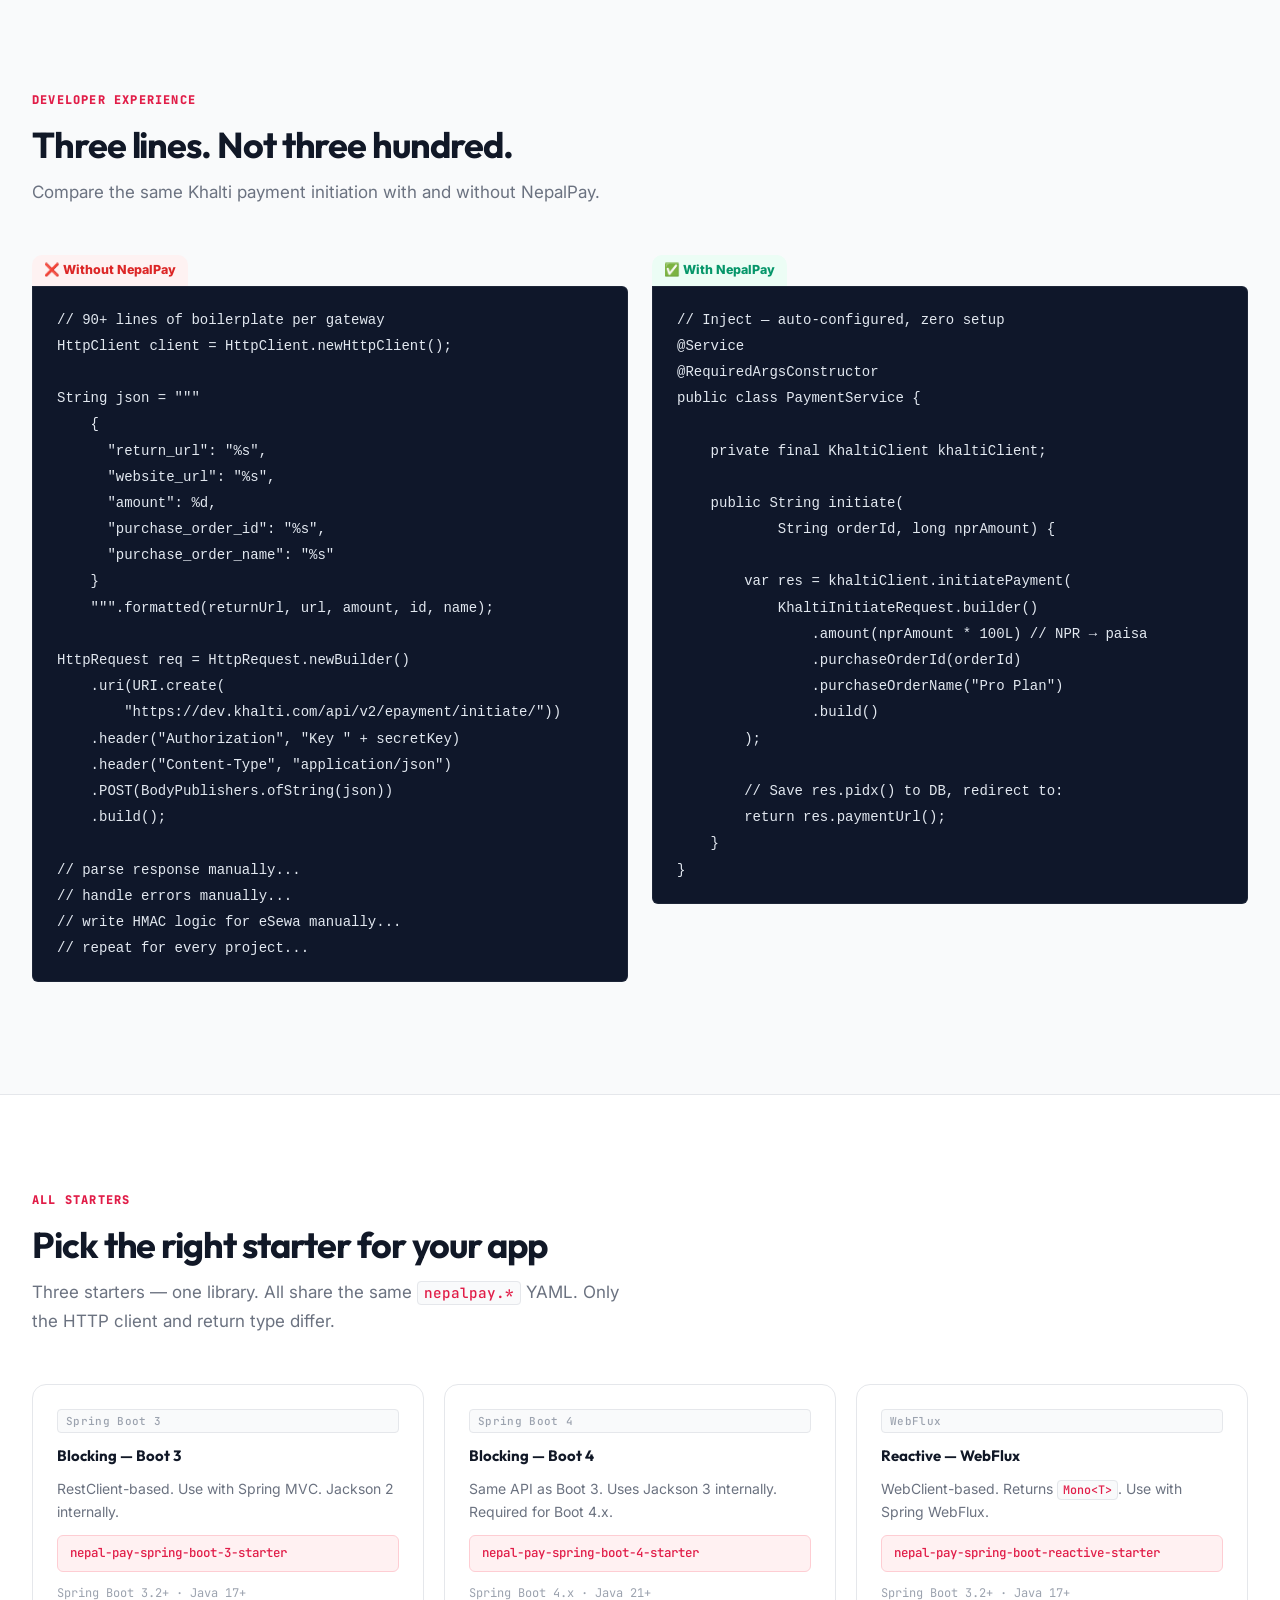
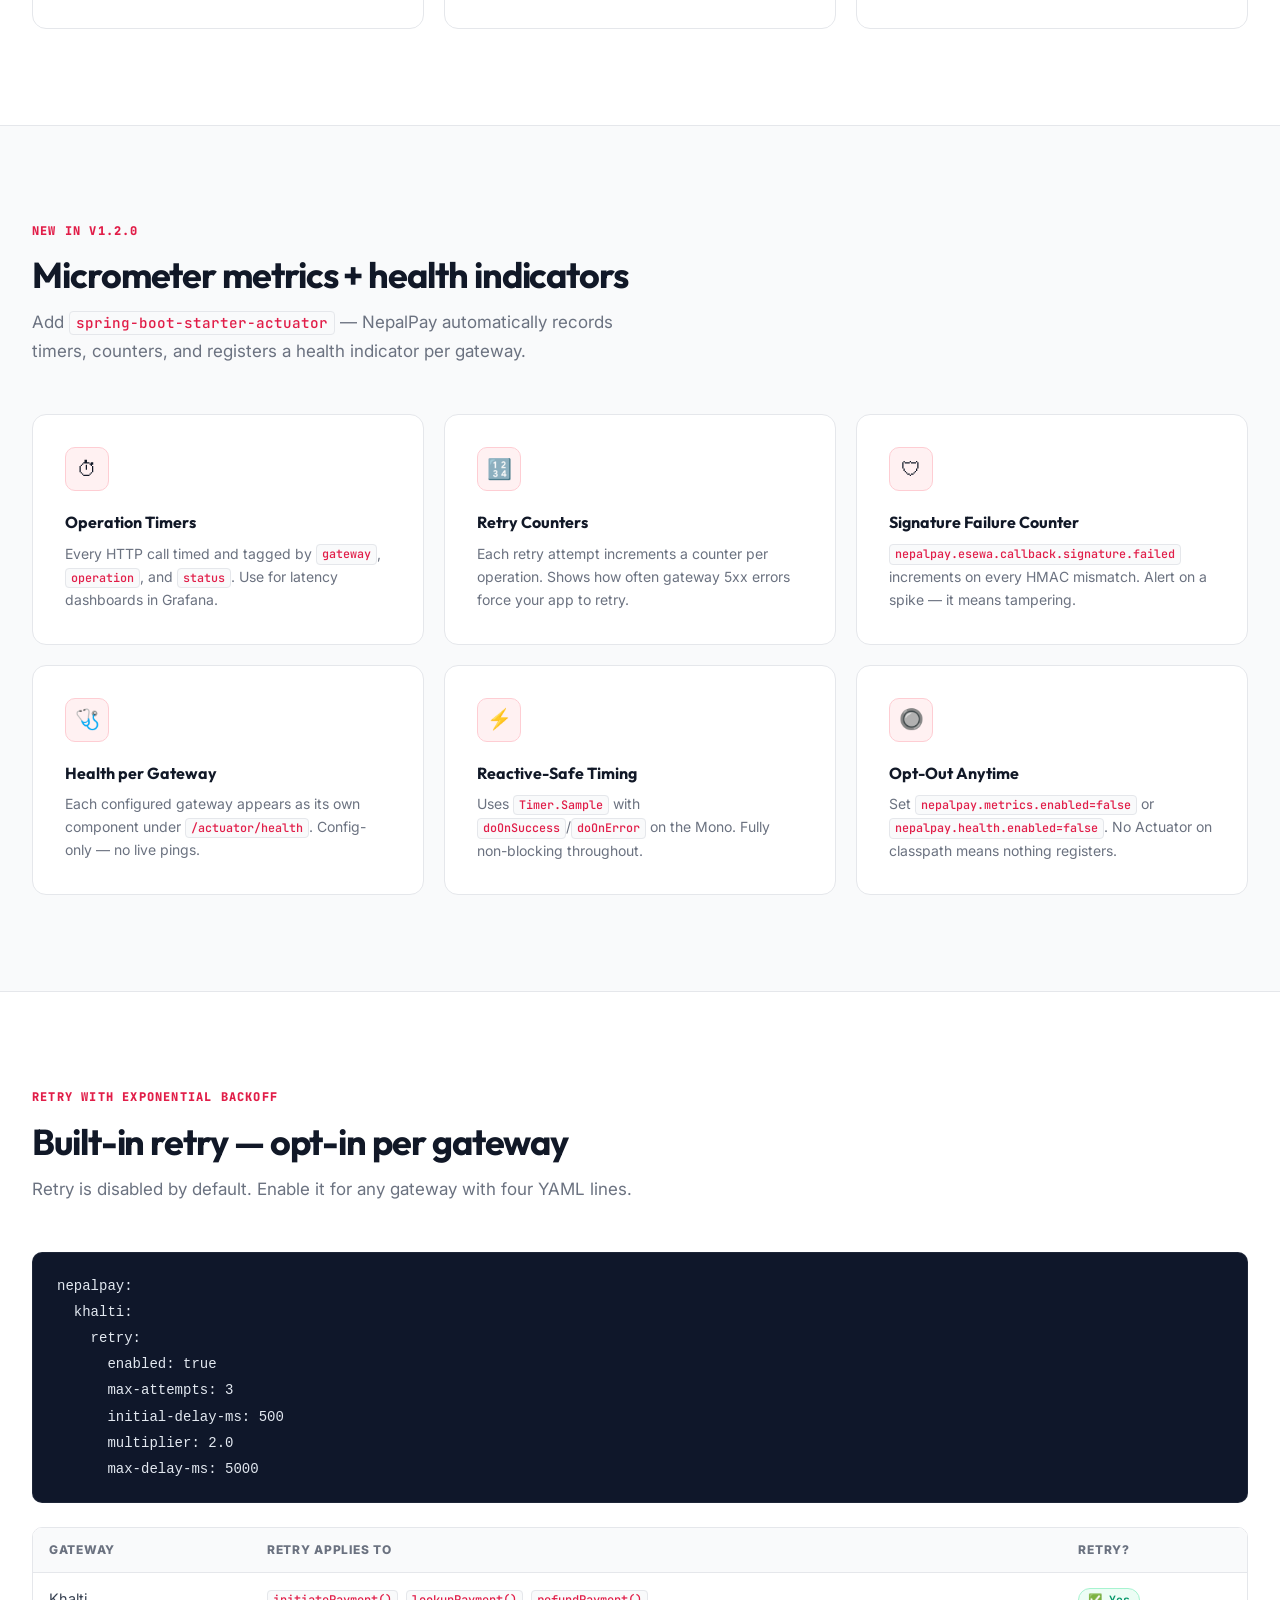
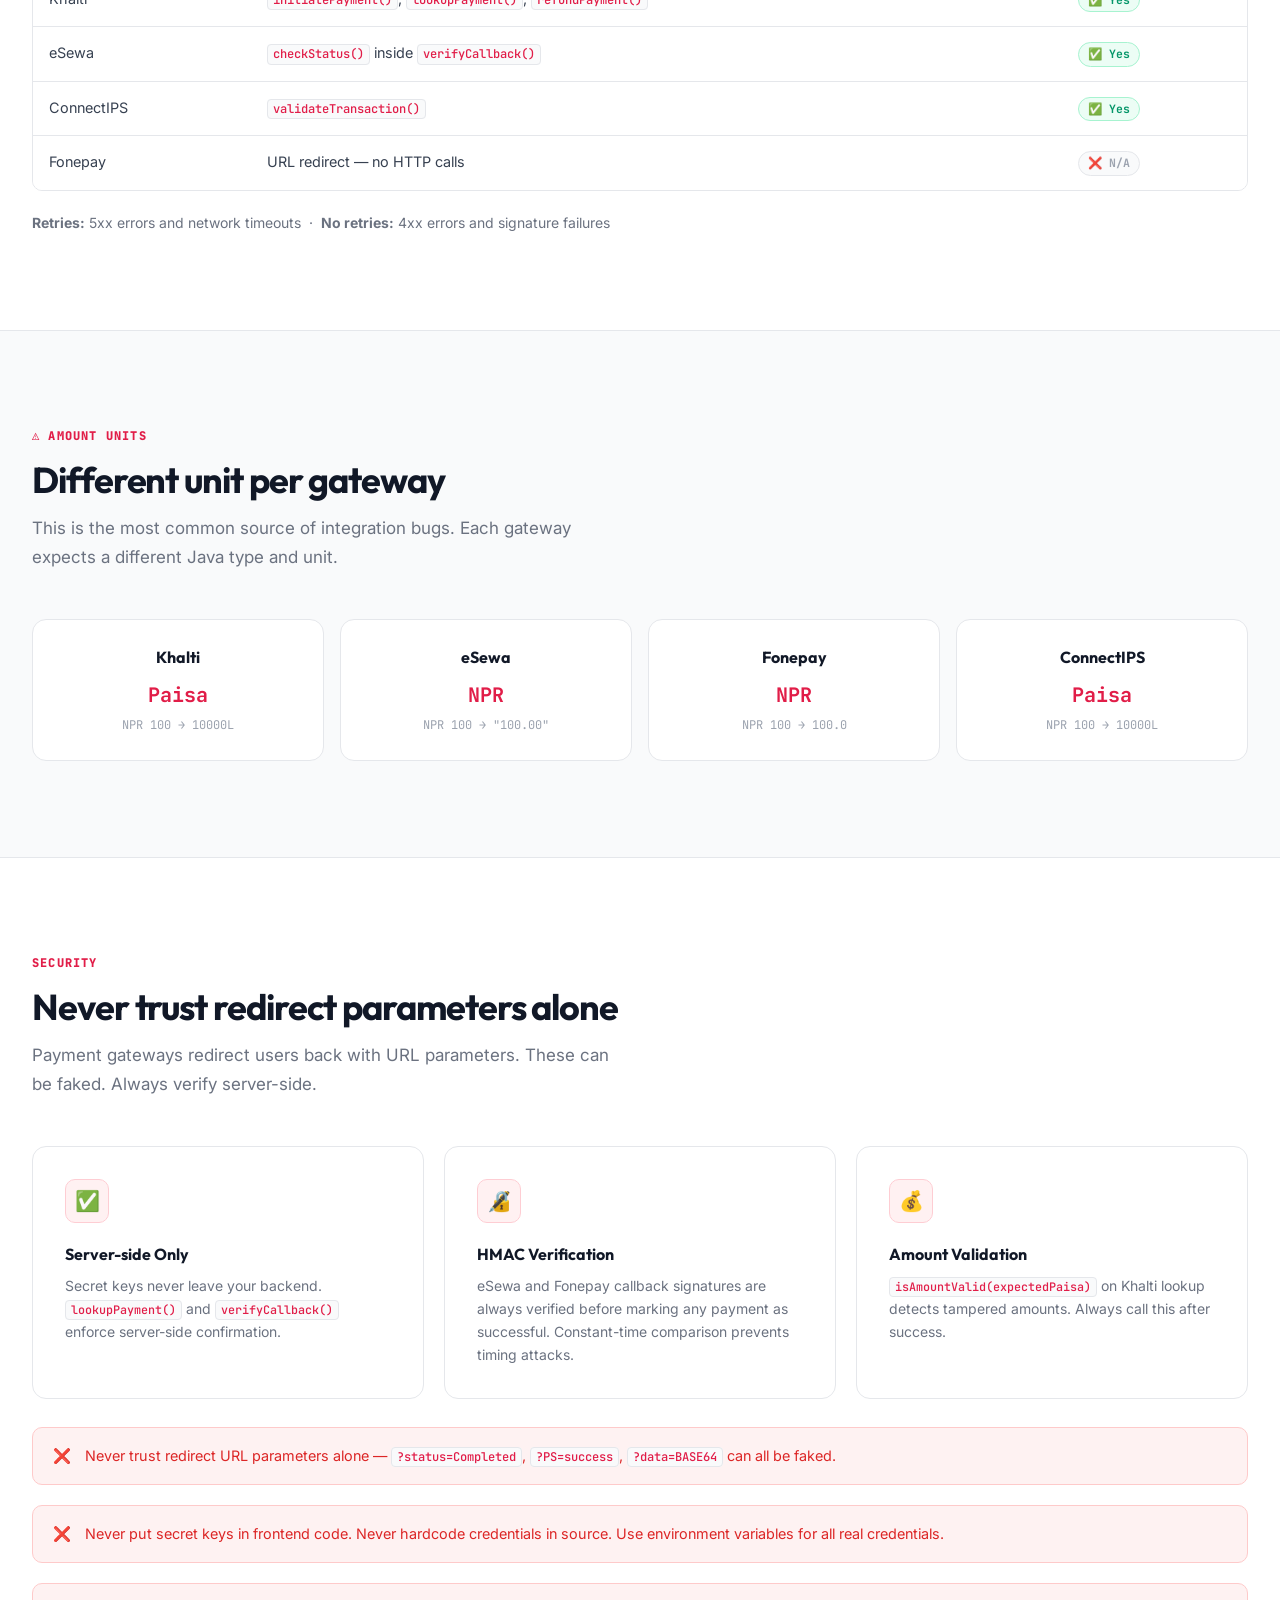
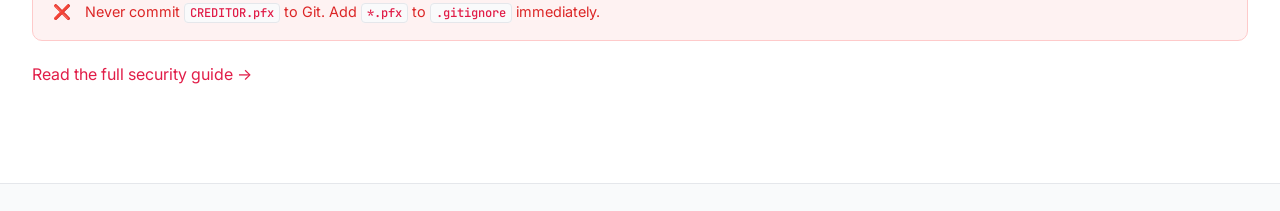
==== commit a4a9a1fe: "docs: Outfit + Rose — same structure as 1st docs, new identity Structure: IDENTICAL to 1st docs   Da" ====
--- a/docs/index.html
+++ b/docs/index.html
@@ -1,23 +1,32 @@
 <!DOCTYPE html>
-<html lang="en">
+<html lang="en" data-theme="light">
 <head>
     <meta charset="UTF-8">
     <meta name="viewport" content="width=device-width, initial-scale=1.0">
     <title>NepalPay — Spring Boot Starter for Nepal Payments</title>
-    <meta name="description" content="The first production-grade Spring Boot
-          library for Nepal payment gateways — Khalti, eSewa, ConnectIPS,
-          and Fonepay. Supports blocking (RestClient) and reactive (WebClient).">
+    <meta name="description"
+          content="The first production-grade Java library for Nepal payment gateways — Khalti, eSewa, ConnectIPS, and Fonepay.">
     <link rel="stylesheet" href="./css/styles.css">
+    <script>
+        (function () {
+            try {
+                var s = localStorage.getItem('np-theme');
+                var d = window.matchMedia('(prefers-color-scheme: dark)').matches ? 'dark' : 'light';
+                document.documentElement.setAttribute('data-theme', s || d);
+            } catch (e) {}
+        }());
+    </script>
 </head>
 <body>
 
-<!-- ══ HERO ══════════════════════════════════════════════════════════════ -->
+<!-- ═══ HERO (dark, same structure as 1st docs) ═════ -->
 <div class="hero">
 
     <nav class="topnav">
         <div class="topnav-inner">
             <a class="nav-brand" href="index.html">
-                <span class="nav-brand-flag">🇳🇵</span> NepalPay
+                <span class="nav-brand-flag">🇳🇵</span>
+                <span class="nav-brand-name">NepalPay</span>
             </a>
             <div class="nav-links">
                 <a href="getting-started.html">Getting Started</a>
@@ -29,21 +38,26 @@
                 <a href="configuration.html">Config</a>
                 <a href="security.html">Security</a>
             </div>
-            <a class="nav-github"
-               href="https://github.com/sujankim/nepal-pay-spring-boot-starter"
-               target="_blank" rel="noopener">
-                GitHub ↗
-            </a>
+            <div class="nav-right">
+                <button class="theme-toggle"
+                        onclick="toggleTheme()"
+                        aria-label="Toggle dark mode">
+                    <span class="i-moon">🌙</span>
+                    <span class="i-sun">☀️</span>
+                </button>
+                <a class="nav-cta"
+                   href="https://github.com/sujankim/nepal-pay-spring-boot-starter"
+                   target="_blank" rel="noopener">
+                    GitHub ↗
+                </a>
+            </div>
         </div>
     </nav>
 
     <div class="hero-body">
         <div class="hero-eyebrow">
-            <span class="hero-eyebrow-dot"></span>
-            Spring Boot 3.2+ / 4.x / WebFlux &nbsp;·&nbsp;
-            Java 17+ &nbsp;·&nbsp;
-            MIT License &nbsp;·&nbsp;
-            v1.1.1
+            <span class="eyebrow-dot"></span>
+            Spring Boot 3.2+ / 4.x / WebFlux &nbsp;·&nbsp; Java 17+ &nbsp;·&nbsp; MIT License &nbsp;·&nbsp; v1.2.0
         </div>
 
         <h1>Nepal Payments<br>
@@ -52,157 +66,107 @@
 
         <p class="hero-sub">
             The first production-grade Java library for Nepal payment gateways.
-            Khalti, eSewa, ConnectIPS, and Fonepay — with blocking and
-            reactive (WebFlux) support, retry, refund, and security baked in.
-            Zero boilerplate.
+            Khalti, eSewa, ConnectIPS, and Fonepay — with blocking and reactive
+            (WebFlux) support, retry, refund, and security baked in. Zero boilerplate.
         </p>
 
         <div class="hero-actions">
-            <a class="btn btn-primary" href="getting-started.html">
-                Get Started →
-            </a>
-            <a class="btn btn-ghost"
-               href="reactive.html">
-                Reactive Docs ⚡
-            </a>
-            <a class="btn btn-ghost"
+            <a class="btn btn-primary" href="getting-started.html">Get Started →</a>
+            <a class="btn btn-hero"    href="reactive.html">Reactive Docs ⚡</a>
+            <a class="btn btn-hero"
                href="https://github.com/sujankim/nepal-pay-spring-boot-starter"
-               target="_blank" rel="noopener">
-                View on GitHub
-            </a>
+               target="_blank" rel="noopener">View on GitHub</a>
         </div>
 
         <div class="hero-stats">
             <div>
-                <div class="hero-stat-value">4</div>
-                <div class="hero-stat-label">Gateways</div>
+                <div class="hero-stat-n">4</div>
+                <div class="hero-stat-l">Gateways</div>
             </div>
             <div>
-                <div class="hero-stat-value">400+</div>
-                <div class="hero-stat-label">Tests</div>
+                <div class="hero-stat-n">400+</div>
+                <div class="hero-stat-l">Tests passing</div>
             </div>
             <div>
-                <div class="hero-stat-value">3+2</div>
-                <div class="hero-stat-label">Boot 3 · Boot 4 · Reactive</div>
+                <div class="hero-stat-n">3+2</div>
+                <div class="hero-stat-l">Boot 3 · Boot 4 · Reactive</div>
             </div>
             <div>
-                <div class="hero-stat-value">0</div>
-                <div class="hero-stat-label">Config Classes</div>
+                <div class="hero-stat-n">0</div>
+                <div class="hero-stat-l">Config classes needed</div>
             </div>
         </div>
     </div>
 
 </div><!-- /hero -->
 
-<!-- ══ INSTALL STRIP ══════════════════════════════════════════════════════ -->
+<!-- ═══ INSTALL STRIP ════════════════════════════════ -->
 <div class="install-strip">
     <div class="install-strip-inner">
         <div class="install-strip-header">
-            <span class="install-strip-title">Quick Install</span>
+            <span class="install-strip-title">Quick Install — no &lt;repositories&gt; block needed</span>
             <div class="install-tabs">
                 <button class="install-tab-btn active"
-                        onclick="switchInstall('maven3', this)">
-                    Boot 3 (Blocking)
-                </button>
+                        onclick="switchTab('maven', this)">Maven</button>
                 <button class="install-tab-btn"
-                        onclick="switchInstall('maven4', this)">
-                    Boot 4 (Blocking)
-                </button>
+                        onclick="switchTab('gradle', this)">Gradle</button>
                 <button class="install-tab-btn"
-                        onclick="switchInstall('reactive', this)">
-                    Reactive ⚡
-                </button>
-                <button class="install-tab-btn"
-                        onclick="switchInstall('gradle', this)">
-                    Gradle
-                </button>
-                <button class="install-tab-btn"
-                        onclick="switchInstall('kts', this)">
-                    Kotlin DSL
-                </button>
-            </div>
-        </div>
-
-        <!-- Boot 3 Blocking -->
-        <div id="install-maven3" class="install-pane active">
-            <div class="install-label">
-                Spring Boot 3.2+ · Java 17+ · RestClient (blocking)
-            </div>
+                        onclick="switchTab('kts', this)">Kotlin DSL</button>
+            </div>
+        </div>
+
+        <!-- Maven Boot 3 -->
+        <div id="tab-maven" class="install-pane active">
+            <div class="install-sublabel">Spring Boot 3.2+ (Java 17+)</div>
             <pre class="install-pre"><code>&lt;dependency&gt;
     &lt;groupId&gt;io.github.sujankim&lt;/groupId&gt;
     &lt;artifactId&gt;nepal-pay-spring-boot-3-starter&lt;/artifactId&gt;
-    &lt;version&gt;1.1.1&lt;/version&gt;
+    &lt;version&gt;1.2.0&lt;/version&gt;
 &lt;/dependency&gt;</code></pre>
-        </div>
-
-        <!-- Boot 4 Blocking -->
-        <div id="install-maven4" class="install-pane">
-            <div class="install-label">
-                Spring Boot 4.x · Java 21+ · RestClient (blocking)
-            </div>
+            <div class="install-sublabel" style="margin-top:1rem">Spring Boot 4.x (Java 21+)</div>
             <pre class="install-pre"><code>&lt;dependency&gt;
     &lt;groupId&gt;io.github.sujankim&lt;/groupId&gt;
     &lt;artifactId&gt;nepal-pay-spring-boot-4-starter&lt;/artifactId&gt;
-    &lt;version&gt;1.1.1&lt;/version&gt;
+    &lt;version&gt;1.2.0&lt;/version&gt;
 &lt;/dependency&gt;</code></pre>
-        </div>
-
-        <!-- Reactive -->
-        <div id="install-reactive" class="install-pane">
-            <div class="install-label">
-                Spring WebFlux · Java 17+ · WebClient · Mono&lt;T&gt; responses
-            </div>
+            <div class="install-sublabel" style="margin-top:1rem">Spring WebFlux — Reactive (Boot 3.2+)</div>
             <pre class="install-pre"><code>&lt;dependency&gt;
     &lt;groupId&gt;io.github.sujankim&lt;/groupId&gt;
     &lt;artifactId&gt;nepal-pay-spring-boot-reactive-starter&lt;/artifactId&gt;
-    &lt;version&gt;1.1.1&lt;/version&gt;
+    &lt;version&gt;1.2.0&lt;/version&gt;
 &lt;/dependency&gt;</code></pre>
-            <p class="install-note">
-                Same <code>nepalpay.*</code> YAML works for all three starters.
-                &nbsp;·&nbsp;
-                <a href="reactive.html">Reactive docs →</a>
-            </p>
-        </div>
-
-        <!-- Gradle Groovy -->
-        <div id="install-gradle" class="install-pane">
-            <div class="install-label">Spring Boot 3.2+ (Blocking)</div>
-            <pre class="install-pre"><code>implementation 'io.github.sujankim:nepal-pay-spring-boot-3-starter:1.1.1'</code></pre>
-            <div class="install-label" style="margin-top:1rem">
-                Spring Boot 4.x (Blocking)
-            </div>
-            <pre class="install-pre"><code>implementation 'io.github.sujankim:nepal-pay-spring-boot-4-starter:1.1.1'</code></pre>
-            <div class="install-label" style="margin-top:1rem">
-                Spring WebFlux (Reactive)
-            </div>
-            <pre class="install-pre"><code>implementation 'io.github.sujankim:nepal-pay-spring-boot-reactive-starter:1.1.1'</code></pre>
-        </div>
-
-        <!-- Gradle Kotlin -->
-        <div id="install-kts" class="install-pane">
-            <div class="install-label">Spring Boot 3.2+ (Blocking)</div>
-            <pre class="install-pre"><code>implementation("io.github.sujankim:nepal-pay-spring-boot-3-starter:1.1.1")</code></pre>
-            <div class="install-label" style="margin-top:1rem">
-                Spring Boot 4.x (Blocking)
-            </div>
-            <pre class="install-pre"><code>implementation("io.github.sujankim:nepal-pay-spring-boot-4-starter:1.1.1")</code></pre>
-            <div class="install-label" style="margin-top:1rem">
-                Spring WebFlux (Reactive)
-            </div>
-            <pre class="install-pre"><code>implementation("io.github.sujankim:nepal-pay-spring-boot-reactive-starter:1.1.1")</code></pre>
+        </div>
+
+        <!-- Gradle -->
+        <div id="tab-gradle" class="install-pane">
+            <div class="install-sublabel">Spring Boot 3.2+</div>
+            <pre class="install-pre"><code>implementation 'io.github.sujankim:nepal-pay-spring-boot-3-starter:1.2.0'</code></pre>
+            <div class="install-sublabel" style="margin-top:1rem">Spring Boot 4.x</div>
+            <pre class="install-pre"><code>implementation 'io.github.sujankim:nepal-pay-spring-boot-4-starter:1.2.0'</code></pre>
+            <div class="install-sublabel" style="margin-top:1rem">Spring WebFlux — Reactive</div>
+            <pre class="install-pre"><code>implementation 'io.github.sujankim:nepal-pay-spring-boot-reactive-starter:1.2.0'</code></pre>
+        </div>
+
+        <!-- Kotlin DSL -->
+        <div id="tab-kts" class="install-pane">
+            <div class="install-sublabel">Spring Boot 3.2+</div>
+            <pre class="install-pre"><code>implementation("io.github.sujankim:nepal-pay-spring-boot-3-starter:1.2.0")</code></pre>
+            <div class="install-sublabel" style="margin-top:1rem">Spring Boot 4.x</div>
+            <pre class="install-pre"><code>implementation("io.github.sujankim:nepal-pay-spring-boot-4-starter:1.2.0")</code></pre>
+            <div class="install-sublabel" style="margin-top:1rem">Spring WebFlux — Reactive</div>
+            <pre class="install-pre"><code>implementation("io.github.sujankim:nepal-pay-spring-boot-reactive-starter:1.2.0")</code></pre>
         </div>
 
         <p class="install-note">
-            No <code>&lt;repositories&gt;</code> block needed — available on
-            Maven Central.
-            &nbsp;·&nbsp;
-            <a href="getting-started.html">Full install guide →</a>
+            Public API is identical in both blocking starters.
+            &nbsp;·&nbsp; Previously on JitPack as <code style="color:#FDA4AF;background:transparent;border:none">com.github.sujankim</code> — v0.6.0 and earlier still work.
+            &nbsp;·&nbsp; <a href="getting-started.html">Full install guide →</a>
         </p>
     </div>
 </div>
 
-<!-- ══ WHY NEPALPAY ═══════════════════════════════════════════════════════ -->
-<section class="section">
+<!-- ═══ WHY NEPALPAY ═════════════════════════════════ -->
+<section class="section section-alt section-border">
     <div class="section-inner">
         <div class="section-label">Why NepalPay</div>
         <h2 class="section-title">Stop writing payment boilerplate</h2>
@@ -212,75 +176,53 @@
         </p>
 
         <div class="features-grid">
-
             <div class="feature-card">
                 <div class="feature-icon">⚡</div>
                 <h3>5-Minute Setup</h3>
-                <p>
-                    Add dependency → configure keys → inject and use.
-                    No <code>@Bean</code>, no config class, no boilerplate
-                    at all. Works the same in blocking and reactive apps.
-                </p>
-            </div>
-
+                <p>Add dependency → configure keys → inject and use.
+                    No <code>@Bean</code>, no config class, no boilerplate at all.
+                    Works the same in blocking and reactive apps.</p>
+            </div>
             <div class="feature-card">
                 <div class="feature-icon">🔄</div>
                 <h3>Reactive (WebFlux)</h3>
-                <p>
-                    New in v1.1.1 — <code>Mono&lt;T&gt;</code> responses
-                    via <code>WebClient</code>. Full non-blocking pipeline
-                    for Spring WebFlux apps.
-                    Same YAML config as blocking.
-                </p>
-            </div>
-
+                <p>New in v1.1.0 — <code>Mono&lt;T&gt;</code> responses via
+                    <code>WebClient</code>. Fully non-blocking for WebFlux apps.
+                    Same YAML config as blocking.</p>
+            </div>
             <div class="feature-card">
                 <div class="feature-icon">🔐</div>
                 <h3>Secure by Default</h3>
-                <p>
-                    HMAC-SHA256, HMAC-SHA512, RSA-SHA256, server-side
-                    verification, constant-time signature comparison —
-                    all implemented correctly and tested.
-                </p>
-            </div>
-
+                <p>HMAC-SHA256, HMAC-SHA512, RSA-SHA256, server-side verification,
+                    constant-time HMAC comparison — all implemented correctly and tested.</p>
+            </div>
             <div class="feature-card">
                 <div class="feature-icon">🔁</div>
                 <h3>Retry Built In</h3>
-                <p>
-                    Exponential backoff with jitter. Blocking uses
-                    <code>Thread.sleep()</code> loop. Reactive uses
+                <p>Exponential backoff with jitter. Blocking uses
+                    <code>Thread.sleep()</code>. Reactive uses
                     Reactor's <code>Retry.backoff()</code>.
-                    Opt-in, configurable per gateway.
-                </p>
-            </div>
-
+                    Opt-in, configurable per gateway.</p>
+            </div>
             <div class="feature-card">
                 <div class="feature-icon">💳</div>
                 <h3>Refund Support</h3>
-                <p>
-                    Khalti full and partial refunds — both blocking and
-                    reactive. <code>refundPayment(transactionId)</code> and
-                    <code>refundPayment(transactionId, amountPaisa)</code>.
-                </p>
-            </div>
-
+                <p>Khalti full and partial refunds supported. More gateways
+                    coming with community contributions.
+                    Blocking and reactive.</p>
+            </div>
             <div class="feature-card">
                 <div class="feature-icon">🧪</div>
-                <h3>400+ Tests</h3>
-                <p>
-                    MockWebServer HTTP tests, StepVerifier reactive tests,
-                    signature correctness tests, retry behavior tests,
-                    auto-configuration wiring tests.
-                </p>
-            </div>
-
-        </div>
-    </div>
-</section>
-
-<!-- ══ GATEWAYS ═══════════════════════════════════════════════════════════ -->
-<section class="section section-alt">
+                <h3>Fully Tested</h3>
+                <p>MockWebServer HTTP tests, StepVerifier reactive tests,
+                    signature correctness, retry behavior. 400+ tests total.</p>
+            </div>
+        </div>
+    </div>
+</section>
+
+<!-- ═══ GATEWAYS ══════════════════════════════════════ -->
+<section class="section section-border">
     <div class="section-inner">
         <div class="section-label">Gateways</div>
         <h2 class="section-title">All major Nepal payment gateways</h2>
@@ -290,119 +232,50 @@
         </p>
 
         <div class="gateways-grid">
-
             <a class="gateway-card" href="khalti.html">
-                <div class="gateway-badge badge-done">✅ v0.5.0</div>
+                <div class="gateway-badge">✅ v0.5.0</div>
                 <h3>Khalti</h3>
-                <p>
-                    API-first payment initiation, server-side lookup
-                    verification, and full/partial refund support.
-                    Blocking + reactive.
-                </p>
+                <p>API-first payment initiation, server-side lookup verification,
+                    and full/partial refund support.</p>
                 <span class="gateway-arrow">View docs →</span>
             </a>
-
             <a class="gateway-card" href="esewa.html">
-                <div class="gateway-badge badge-done">✅ v0.1.0</div>
+                <div class="gateway-badge">✅ v0.1.0</div>
                 <h3>eSewa</h3>
-                <p>
-                    HMAC-SHA256 signed form payload, Base64 callback decode,
-                    constant-time signature verification.
-                    Blocking + reactive.
-                </p>
+                <p>HMAC-SHA256 signed form payload, Base64 callback decode
+                    and signature verification.</p>
                 <span class="gateway-arrow">View docs →</span>
             </a>
-
             <a class="gateway-card" href="connectips.html">
-                <div class="gateway-badge badge-done">✅ v0.2.0</div>
+                <div class="gateway-badge">✅ v0.2.0</div>
                 <h3>ConnectIPS</h3>
-                <p>
-                    RSA-SHA256 digital signing via CREDITOR.pfx.
-                    Direct bank-to-bank via NCHL.
-                    Blocking + reactive with Mono.defer signing.
-                </p>
+                <p>RSA-SHA256 digital signing via CREDITOR.pfx certificate.
+                    Direct bank-to-bank via NCHL.</p>
                 <span class="gateway-arrow">View docs →</span>
             </a>
-
             <a class="gateway-card" href="fonepay.html">
-                <div class="gateway-badge badge-done">✅ v0.4.0</div>
+                <div class="gateway-badge">✅ v0.4.0</div>
                 <h3>Fonepay</h3>
-                <p>
-                    HMAC-SHA512 signed URL redirect for QR, mobile banking,
-                    and wallet payments. No HTTP calls — works in both
-                    blocking and reactive apps.
-                </p>
+                <p>HMAC-SHA512 signed URL redirect for QR, mobile banking,
+                    and wallet payments.</p>
                 <span class="gateway-arrow">View docs →</span>
             </a>
-
-        </div>
-    </div>
-</section>
-
-<!-- ══ REACTIVE HIGHLIGHT ═════════════════════════════════════════════════ -->
-<section class="section">
-    <div class="section-inner">
-        <div class="section-label">New in v1.1.1</div>
-        <h2 class="section-title">Reactive support for Spring WebFlux</h2>
-        <p class="section-desc">
-            The new reactive starter returns <code>Mono&lt;T&gt;</code>
-            via <code>WebClient</code> — fully non-blocking for WebFlux apps.
-            Same YAML, same models, same exceptions.
+        </div>
+    </div>
+</section>
+
+<!-- ═══ DEVELOPER EXPERIENCE ═════════════════════════ -->
+<section class="section section-alt section-border">
+    <div class="section-inner">
+        <div class="section-label">Developer Experience</div>
+        <h2 class="section-title">Three lines. Not three hundred.</h2>
+        <p class="section-desc">
+            Compare the same Khalti payment initiation with and without NepalPay.
         </p>
 
         <div class="code-compare">
             <div class="code-compare-block">
-                <span class="code-compare-label label-bad">
-                    ❌ Blocking in WebFlux — blocks event loop
-                </span>
-                <pre><code>// Blocks the Netty thread — bad!
-@GetMapping("/pay")
-public Mono&lt;String&gt; pay() {
-    KhaltiInitiateResponse res =
-        khaltiClient.initiatePayment(req);
-    return Mono.just(res.paymentUrl());
-}</code></pre>
-            </div>
-
-            <div class="code-compare-block">
-                <span class="code-compare-label label-good">
-                    ✅ Reactive — fully non-blocking pipeline
-                </span>
-                <pre><code>// Fully non-blocking — WebClient all the way
-@GetMapping("/pay")
-public Mono&lt;String&gt; pay() {
-    return khaltiReactiveClient
-        .initiatePayment(req)
-        .doOnNext(res ->
-            orderRepo.savePidx(orderId, res.pidx()))
-        .map(KhaltiInitiateResponse::paymentUrl);
-}</code></pre>
-            </div>
-        </div>
-
-        <div style="text-align:center; margin-top: 2rem;">
-            <a class="btn btn-primary" href="reactive.html">
-                Reactive Guide →
-            </a>
-        </div>
-    </div>
-</section>
-
-<!-- ══ CODE COMPARE — Boilerplate ═════════════════════════════════════════ -->
-<section class="section section-alt">
-    <div class="section-inner">
-        <div class="section-label">Developer Experience</div>
-        <h2 class="section-title">Three lines. Not three hundred.</h2>
-        <p class="section-desc">
-            Compare the same Khalti payment initiation with and without
-            NepalPay — blocking version.
-        </p>
-
-        <div class="code-compare">
-            <div class="code-compare-block">
-                <span class="code-compare-label label-bad">
-                    ❌ Without NepalPay
-                </span>
+                <span class="code-compare-label label-bad">❌ Without NepalPay</span>
                 <pre><code>// 90+ lines of boilerplate per gateway
 HttpClient client = HttpClient.newHttpClient();
 
@@ -427,14 +300,11 @@
 // parse response manually...
 // handle errors manually...
 // write HMAC logic for eSewa manually...
-// write RSA signing for ConnectIPS manually...
-// repeat for every gateway, every project...</code></pre>
+// repeat for every project...</code></pre>
             </div>
 
             <div class="code-compare-block">
-                <span class="code-compare-label label-good">
-                    ✅ With NepalPay (blocking)
-                </span>
+                <span class="code-compare-label label-good">✅ With NepalPay</span>
                 <pre><code>// Inject — auto-configured, zero setup
 @Service
 @RequiredArgsConstructor
@@ -462,91 +332,285 @@
     </div>
 </section>
 
-<!-- ══ STARTERS TABLE ══════════════════════════════════════════════════════ -->
-<section class="section">
+<!-- ═══ STARTERS ══════════════════════════════════════ -->
+<section class="section section-border">
     <div class="section-inner">
         <div class="section-label">All Starters</div>
         <h2 class="section-title">Pick the right starter for your app</h2>
         <p class="section-desc">
             Three starters — one library. All share the same
-            <code>nepal-pay-core</code> models, exceptions, and retry config.
-        </p>
-
-        <div class="table-wrap">
+            <code>nepalpay.*</code> YAML. Only the HTTP client and return type differ.
+        </p>
+
+        <div class="starter-table">
+            <div class="starter-card">
+                <span class="starter-label">Spring Boot 3</span>
+                <h3>Blocking — Boot 3</h3>
+                <p>RestClient-based. Use with Spring MVC. Jackson 2 internally.</p>
+                <code class="starter-id">nepal-pay-spring-boot-3-starter</code>
+                <span class="starter-meta">Spring Boot 3.2+ · Java 17+</span>
+            </div>
+            <div class="starter-card">
+                <span class="starter-label">Spring Boot 4</span>
+                <h3>Blocking — Boot 4</h3>
+                <p>Same API as Boot 3. Uses Jackson 3 internally. Required for Boot 4.x.</p>
+                <code class="starter-id">nepal-pay-spring-boot-4-starter</code>
+                <span class="starter-meta">Spring Boot 4.x · Java 21+</span>
+            </div>
+            <div class="starter-card">
+                <span class="starter-label">WebFlux</span>
+                <h3>Reactive — WebFlux</h3>
+                <p>WebClient-based. Returns <code>Mono&lt;T&gt;</code>. Use with Spring WebFlux.</p>
+                <code class="starter-id">nepal-pay-spring-boot-reactive-starter</code>
+                <span class="starter-meta">Spring Boot 3.2+ · Java 17+</span>
+            </div>
+        </div>
+    </div>
+</section>
+
+<!-- ═══ NEW IN v1.2.0 ═════════════════════════════════ -->
+<section class="section section-alt section-border">
+    <div class="section-inner">
+        <div class="section-label">New in v1.2.0</div>
+        <h2 class="section-title">Micrometer metrics + health indicators</h2>
+        <p class="section-desc">
+            Add <code>spring-boot-starter-actuator</code> — NepalPay automatically
+            records timers, counters, and registers a health indicator per gateway.
+        </p>
+
+        <div class="features-grid">
+            <div class="feature-card">
+                <div class="feature-icon">⏱</div>
+                <h3>Operation Timers</h3>
+                <p>Every HTTP call timed and tagged by <code>gateway</code>,
+                    <code>operation</code>, and <code>status</code>.
+                    Use for latency dashboards in Grafana.</p>
+            </div>
+            <div class="feature-card">
+                <div class="feature-icon">🔢</div>
+                <h3>Retry Counters</h3>
+                <p>Each retry attempt increments a counter per operation.
+                    Shows how often gateway 5xx errors force your app to retry.</p>
+            </div>
+            <div class="feature-card">
+                <div class="feature-icon">🛡</div>
+                <h3>Signature Failure Counter</h3>
+                <p><code>nepalpay.esewa.callback.signature.failed</code> increments
+                    on every HMAC mismatch. Alert on a spike — it means tampering.</p>
+            </div>
+            <div class="feature-card">
+                <div class="feature-icon">🩺</div>
+                <h3>Health per Gateway</h3>
+                <p>Each configured gateway appears as its own component under
+                    <code>/actuator/health</code>. Config-only — no live pings.</p>
+            </div>
+            <div class="feature-card">
+                <div class="feature-icon">⚡</div>
+                <h3>Reactive-Safe Timing</h3>
+                <p>Uses <code>Timer.Sample</code> with
+                    <code>doOnSuccess</code>/<code>doOnError</code> on the Mono.
+                    Fully non-blocking throughout.</p>
+            </div>
+            <div class="feature-card">
+                <div class="feature-icon">🔘</div>
+                <h3>Opt-Out Anytime</h3>
+                <p>Set <code>nepalpay.metrics.enabled=false</code> or
+                    <code>nepalpay.health.enabled=false</code>.
+                    No Actuator on classpath means nothing registers.</p>
+            </div>
+        </div>
+    </div>
+</section>
+
+<!-- ═══ RETRY ═════════════════════════════════════════ -->
+<section class="section section-border">
+    <div class="section-inner">
+        <div class="section-label">Retry with Exponential Backoff</div>
+        <h2 class="section-title">Built-in retry — opt-in per gateway</h2>
+        <p class="section-desc">
+            Retry is disabled by default. Enable it for any gateway with four YAML lines.
+        </p>
+
+        <pre><code>nepalpay:
+  khalti:
+    retry:
+      enabled: true
+      max-attempts: 3
+      initial-delay-ms: 500
+      multiplier: 2.0
+      max-delay-ms: 5000</code></pre>
+
+        <div class="table-wrap" style="margin-top:1.5rem">
             <table>
                 <thead>
                 <tr>
-                    <th>Starter</th>
-                    <th>Spring Boot</th>
-                    <th>Java</th>
-                    <th>HTTP Client</th>
-                    <th>Return Type</th>
+                    <th>Gateway</th>
+                    <th>Retry Applies To</th>
+                    <th>Retry?</th>
                 </tr>
                 </thead>
                 <tbody>
                 <tr>
-                    <td>
-                        <code>nepal-pay-spring-boot-3-starter</code>
-                    </td>
-                    <td>3.2+</td>
-                    <td>17+</td>
-                    <td>RestClient</td>
-                    <td>Direct <code>T</code></td>
+                    <td>Khalti</td>
+                    <td><code>initiatePayment()</code>, <code>lookupPayment()</code>, <code>refundPayment()</code></td>
+                    <td><span class="pill pill-ok">✅ Yes</span></td>
                 </tr>
                 <tr>
-                    <td>
-                        <code>nepal-pay-spring-boot-4-starter</code>
-                    </td>
-                    <td>4.x</td>
-                    <td>21+</td>
-                    <td>RestClient</td>
-                    <td>Direct <code>T</code></td>
+                    <td>eSewa</td>
+                    <td><code>checkStatus()</code> inside <code>verifyCallback()</code></td>
+                    <td><span class="pill pill-ok">✅ Yes</span></td>
                 </tr>
                 <tr>
-                    <td>
-                        <strong>
-                            <code>nepal-pay-spring-boot-reactive-starter</code>
-                        </strong>
-                        <span class="pill pill-green"
-                              style="margin-left:0.4rem">New v1.1.1</span>
-                    </td>
-                    <td>3.2+</td>
-                    <td>17+</td>
-                    <td>WebClient</td>
-                    <td><code>Mono&lt;T&gt;</code></td>
+                    <td>ConnectIPS</td>
+                    <td><code>validateTransaction()</code></td>
+                    <td><span class="pill pill-ok">✅ Yes</span></td>
+                </tr>
+                <tr>
+                    <td>Fonepay</td>
+                    <td>URL redirect — no HTTP calls</td>
+                    <td><span class="pill pill-gray">❌ N/A</span></td>
                 </tr>
                 </tbody>
             </table>
         </div>
-    </div>
-</section>
-
-<!-- ══ FOOTER ══════════════════════════════════════════════════════════════ -->
+        <p style="color:var(--text-3);font-size:0.875rem;margin-top:1rem">
+            <strong>Retries:</strong> 5xx errors and network timeouts &nbsp;·&nbsp;
+            <strong>No retries:</strong> 4xx errors and signature failures
+        </p>
+    </div>
+</section>
+
+<!-- ═══ AMOUNT UNITS ══════════════════════════════════ -->
+<section class="section section-alt section-border">
+    <div class="section-inner">
+        <div class="section-label">⚠️ Amount Units</div>
+        <h2 class="section-title">Different unit per gateway</h2>
+        <p class="section-desc">
+            This is the most common source of integration bugs. Each gateway
+            expects a different Java type and unit.
+        </p>
+
+        <div class="amount-grid">
+            <div class="amount-card">
+                <div class="amount-gateway">Khalti</div>
+                <div class="amount-unit">Paisa</div>
+                <div class="amount-example">NPR 100 → 10000L</div>
+            </div>
+            <div class="amount-card">
+                <div class="amount-gateway">eSewa</div>
+                <div class="amount-unit">NPR</div>
+                <div class="amount-example">NPR 100 → "100.00"</div>
+            </div>
+            <div class="amount-card">
+                <div class="amount-gateway">Fonepay</div>
+                <div class="amount-unit">NPR</div>
+                <div class="amount-example">NPR 100 → 100.0</div>
+            </div>
+            <div class="amount-card">
+                <div class="amount-gateway">ConnectIPS</div>
+                <div class="amount-unit">Paisa</div>
+                <div class="amount-example">NPR 100 → 10000L</div>
+            </div>
+        </div>
+    </div>
+</section>
+
+<!-- ═══ SECURITY ══════════════════════════════════════ -->
+<section class="section section-border">
+    <div class="section-inner">
+        <div class="section-label">Security</div>
+        <h2 class="section-title">Never trust redirect parameters alone</h2>
+        <p class="section-desc">
+            Payment gateways redirect users back with URL parameters.
+            These can be faked. Always verify server-side.
+        </p>
+
+        <div class="features-grid">
+            <div class="feature-card">
+                <div class="feature-icon">✅</div>
+                <h3>Server-side Only</h3>
+                <p>Secret keys never leave your backend.
+                    <code>lookupPayment()</code> and <code>verifyCallback()</code>
+                    enforce server-side confirmation.</p>
+            </div>
+            <div class="feature-card">
+                <div class="feature-icon">🔏</div>
+                <h3>HMAC Verification</h3>
+                <p>eSewa and Fonepay callback signatures are always verified
+                    before marking any payment as successful.
+                    Constant-time comparison prevents timing attacks.</p>
+            </div>
+            <div class="feature-card">
+                <div class="feature-icon">💰</div>
+                <h3>Amount Validation</h3>
+                <p><code>isAmountValid(expectedPaisa)</code> on Khalti lookup
+                    detects tampered amounts. Always call this after success.</p>
+            </div>
+        </div>
+
+        <div style="margin-top:1.75rem">
+            <div class="callout callout-danger">
+                <span class="callout-icon">❌</span>
+                <p>Never trust redirect URL parameters alone —
+                    <code>?status=Completed</code>, <code>?PS=success</code>,
+                    <code>?data=BASE64</code> can all be faked.</p>
+            </div>
+            <div class="callout callout-danger">
+                <span class="callout-icon">❌</span>
+                <p>Never put secret keys in frontend code. Never hardcode credentials in source.
+                    Use environment variables for all real credentials.</p>
+            </div>
+            <div class="callout callout-danger">
+                <span class="callout-icon">❌</span>
+                <p>Never commit <code>CREDITOR.pfx</code> to Git.
+                    Add <code>*.pfx</code> to <code>.gitignore</code> immediately.</p>
+            </div>
+        </div>
+        <p style="margin-top:1.25rem">
+            <a href="security.html">Read the full security guide →</a>
+        </p>
+    </div>
+</section>
+
+<!-- ═══ FOOTER ════════════════════════════════════════ -->
 <footer class="footer">
     <div class="footer-inner">
-        <div class="footer-brand">🇳🇵 NepalPay</div>
+        <a class="footer-brand" href="index.html">🇳🇵 NepalPay</a>
         <div class="footer-links">
             <a href="getting-started.html">Docs</a>
+            <a href="khalti.html">Khalti</a>
+            <a href="esewa.html">eSewa</a>
+            <a href="connectips.html">ConnectIPS</a>
+            <a href="fonepay.html">Fonepay</a>
             <a href="reactive.html">Reactive</a>
+            <a href="configuration.html">Config</a>
+            <a href="security.html">Security</a>
             <a href="https://github.com/sujankim/nepal-pay-spring-boot-starter"
-               target="_blank">GitHub</a>
-            <a href="https://jitpack.io/#sujankim/nepal-pay-spring-boot-starter"
-               target="_blank">JitPack</a>
-            <a href="https://sujanlamichhane.com.np" target="_blank">Author</a>
-        </div>
-        <p class="footer-copy">
-            MIT License · Built for Nepal's developer community 🇳🇵
-        </p>
+               target="_blank" rel="noopener">GitHub</a>
+            <a href="https://sujanlamichhane.com.np"
+               target="_blank" rel="noopener">Author</a>
+        </div>
+        <p class="footer-copy">MIT © 2026 · Built for Nepal's developers 🇳🇵</p>
     </div>
 </footer>
 
 <script>
-    function switchInstall(name, btn) {
-        document.querySelectorAll('.install-pane')
-            .forEach(el => el.classList.remove('active'));
-        document.querySelectorAll('.install-tab-btn')
-            .forEach(b  => b.classList.remove('active'));
-        document.getElementById('install-' + name).classList.add('active');
+    /* Theme toggle — flash-free IIFE in head already applied theme */
+    function toggleTheme() {
+        var r = document.documentElement;
+        var c = r.getAttribute('data-theme') || 'light';
+        var n = c === 'dark' ? 'light' : 'dark';
+        r.setAttribute('data-theme', n);
+        try { localStorage.setItem('np-theme', n); } catch (e) {}
+    }
+
+    /* Install tab switcher */
+    function switchTab(name, btn) {
+        var ps = document.querySelectorAll('.install-pane');
+        var bs = document.querySelectorAll('.install-tab-btn');
+        for (var i = 0; i < ps.length; i++) ps[i].classList.remove('active');
+        for (var j = 0; j < bs.length; j++) bs[j].classList.remove('active');
+        document.getElementById('tab-' + name).classList.add('active');
         btn.classList.add('active');
     }
 </script>
--- a/docs/css/styles.css
+++ b/docs/css/styles.css
@@ -1,175 +1,177 @@
 /* ═══════════════════════════════════════════════════
-   NepalPay Docs — styles.css  (v2 complete redesign)
+   NepalPay Docs — Clash Display + Rose accent
+   Same structure as v1 · New identity
    ═══════════════════════════════════════════════════ */
 
-/* ── Google Fonts ────────────────────────────────── */
-@import url('https://fonts.googleapis.com/css2?family=Inter:wght@300;400;500;600;700;800;900&family=JetBrains+Mono:wght@400;500;600&display=swap');
-
-/* ── Design Tokens ───────────────────────────────── */
+@import url('https://fonts.googleapis.com/css2?family=Outfit:wght@400;500;600;700;800;900&family=Inter:wght@400;500;600&family=JetBrains+Mono:wght@400;500&display=swap');
+
+/* ── Light tokens ─────────────────────────────────── */
 :root {
-    /* Brand */
-    --brand:          #3b82f6;
-    --brand-dark:     #2563eb;
-    --brand-light:    #60a5fa;
-    --brand-faint:    rgba(59,130,246,0.08);
-    --brand-border:   rgba(59,130,246,0.25);
-
-    /* Accent */
-    --green:          #10b981;
-    --green-bg:       #f0fdf4;
-    --green-border:   #bbf7d0;
-    --red:            #ef4444;
-    --red-bg:         #fef2f2;
-    --red-border:     #fecaca;
-    --yellow:         #f59e0b;
-    --yellow-bg:      #fffbeb;
-    --yellow-border:  #fde68a;
-    --purple:         #8b5cf6;
-
-    /* Surface */
-    --bg:             #ffffff;
-    --bg-2:           #f8fafc;
-    --bg-3:           #f1f5f9;
-    --surface:        #ffffff;
-    --border:         #e2e8f0;
-    --border-2:       #cbd5e1;
-
-    /* Text */
-    --text:           #0f172a;
-    --text-2:         #334155;
-    --text-3:         #64748b;
-    --text-4:         #94a3b8;
-
-    /* Hero dark */
-    --hero-bg:        #060c1b;
-    --hero-bg-2:      #0d1526;
-
-    /* Code */
-    --code-bg:        #0d1117;
-    --code-text:      #e6edf3;
-    --code-inline-bg: #f1f5f9;
-    --code-inline-text: #0f172a;
-    --code-border:    rgba(255,255,255,0.06);
-
-    /* Nav */
-    --nav-height:     64px;
-
-    /* Radius */
-    --r-sm:   6px;
-    --r-md:   10px;
-    --r-lg:   16px;
-    --r-xl:   20px;
-    --r-full: 9999px;
-
-    /* Shadow */
-    --shadow-sm: 0 1px 3px rgba(0,0,0,0.06), 0 1px 2px rgba(0,0,0,0.04);
-    --shadow-md: 0 4px 16px rgba(0,0,0,0.08), 0 2px 6px rgba(0,0,0,0.04);
-    --shadow-lg: 0 12px 40px rgba(0,0,0,0.1), 0 4px 12px rgba(0,0,0,0.06);
-}
-
-/* ── Reset ───────────────────────────────────────── */
-*, *::before, *::after {
-    box-sizing: border-box;
-    margin: 0;
-    padding: 0;
-}
+    --brand:        #E11D48;
+    --brand-h:      #BE123C;
+    --brand-s:      #FFF1F2;
+    --brand-b:      #FECDD3;
+    --brand-t:      #9F1239;
+
+    --bg:           #FFFFFF;
+    --bg-2:         #F9FAFB;
+    --bg-3:         #F3F4F6;
+    --surface:      #FFFFFF;
+    --border:       #E5E7EB;
+    --border-2:     #D1D5DB;
+
+    --text:         #111827;
+    --text-2:       #374151;
+    --text-3:       #6B7280;
+    --text-4:       #9CA3AF;
+
+    --ok:           #059669;
+    --ok-s:         #ECFDF5;
+    --ok-b:         #A7F3D0;
+    --bad:          #DC2626;
+    --bad-s:        #FEF2F2;
+    --bad-b:        #FECACA;
+    --warn:         #D97706;
+    --warn-s:       #FFFBEB;
+    --warn-b:       #FDE68A;
+
+    --code:         #0F172A;
+    --code-b:       rgba(255,255,255,0.06);
+    --code-t:       #E2E8F0;
+
+    /* Hero — dark in BOTH modes */
+    --hero-bg:      #0A0010;
+    --hero-bg-2:    #130820;
+    --hero-nav-b:   rgba(255,255,255,0.06);
+
+    --nav-h:        64px;
+    --max:          1280px;
+    --side:         240px;
+    --r:            6px;
+    --r2:           10px;
+    --r3:           14px;
+
+    color-scheme: light;
+}
+
+/* ── Dark tokens ──────────────────────────────────── */
+[data-theme="dark"] {
+    --brand:        #FB7185;
+    --brand-h:      #FDA4AF;
+    --brand-s:      rgba(251,113,133,0.1);
+    --brand-b:      rgba(251,113,133,0.25);
+    --brand-t:      #FECDD3;
+
+    --bg:           #030712;
+    --bg-2:         #0F172A;
+    --bg-3:         #1E293B;
+    --surface:      #0F172A;
+    --border:       #1E293B;
+    --border-2:     #334155;
+
+    --text:         #F9FAFB;
+    --text-2:       #D1D5DB;
+    --text-3:       #6B7280;
+    --text-4:       #4B5563;
+
+    --ok:           #34D399;
+    --ok-s:         rgba(52,211,153,0.08);
+    --ok-b:         rgba(52,211,153,0.22);
+    --bad:          #F87171;
+    --bad-s:        rgba(248,113,113,0.08);
+    --bad-b:        rgba(248,113,113,0.22);
+    --warn:         #FCD34D;
+    --warn-s:       rgba(252,211,77,0.08);
+    --warn-b:       rgba(252,211,77,0.22);
+
+    --code:         #020617;
+    --code-b:       rgba(255,255,255,0.05);
+    --code-t:       #CBD5E1;
+
+    color-scheme: dark;
+}
+
+/* ── Reset ────────────────────────────────────────── */
+*, *::before, *::after { box-sizing: border-box; margin: 0; padding: 0; }
 
 html {
+    font-size: 16px;
     scroll-behavior: smooth;
-    scroll-padding-top: calc(var(--nav-height) + 24px);
-    font-size: 16px;
-    -webkit-font-smoothing: antialiased;
-    -moz-osx-font-smoothing: grayscale;
+    scroll-padding-top: calc(var(--nav-h) + 20px);
 }
 
 body {
-    font-family: 'Inter', system-ui, sans-serif;
+    font-family: Inter, -apple-system, BlinkMacSystemFont, sans-serif;
     background: var(--bg);
     color: var(--text);
     line-height: 1.65;
-}
-
-a {
-    color: var(--brand);
-    text-decoration: none;
-    transition: color 0.15s;
-}
-
-a:hover { color: var(--brand-dark); }
-
-img { max-width: 100%; }
-
-/* ── Typography ──────────────────────────────────── */
-h1 { font-size: clamp(2rem, 5vw, 3.5rem); font-weight: 900; letter-spacing: -0.05em; line-height: 1.1; }
-h2 { font-size: 1.75rem; font-weight: 800; letter-spacing: -0.04em; line-height: 1.2; }
-h3 { font-size: 1.1rem; font-weight: 700; letter-spacing: -0.02em; line-height: 1.3; }
-h4 { font-size: 0.9rem; font-weight: 700; letter-spacing: 0.02em; text-transform: uppercase; color: var(--text-3); }
-
-/* ── Inline Code ──────────────────────────────────── */
-code {
-    font-family: 'JetBrains Mono', 'Fira Code', Consolas, monospace;
-    font-size: 0.82em;
-    background: var(--code-inline-bg);
-    color: var(--brand-dark);
-    padding: 0.18em 0.45em;
-    border-radius: var(--r-sm);
+    -webkit-font-smoothing: antialiased;
+    transition: background-color 0.2s, color 0.2s;
+}
+
+a { color: var(--brand); text-decoration: none; }
+a:hover { color: var(--brand-h); text-decoration: underline; }
+
+/* ── Type ─────────────────────────────────────────── */
+h1, h2, h3 { font-family: 'Outfit', sans-serif; color: var(--text); }
+h4          { font-family: Inter, sans-serif; }
+
+h1 { font-size: 3.25rem; font-weight: 900; line-height: 1.08; letter-spacing: -0.045em; }
+h2 { font-size: 1.875rem; font-weight: 700; line-height: 1.2; letter-spacing: -0.03em; }
+h3 { font-size: 1.0625rem; font-weight: 700; line-height: 1.4; }
+h4 { font-size: 0.6875rem; font-weight: 600; text-transform: uppercase; letter-spacing: 0.1em; color: var(--text-4); }
+
+/* ── Inline code ──────────────────────────────────── */
+:not(pre) > code {
+    font-family: 'JetBrains Mono', monospace;
+    font-size: 0.84em; font-weight: 500;
+    background: var(--bg-2); color: var(--brand);
+    padding: 0.1em 0.42em; border-radius: 4px;
     border: 1px solid var(--border);
-    font-weight: 500;
-}
-
-/* ── Code Blocks ─────────────────────────────────── */
+}
+
+/* ── Code blocks ──────────────────────────────────── */
 pre {
-    position: relative;
-    background: var(--code-bg);
-    color: var(--code-text);
-    padding: 1.5rem 1.75rem;
-    border-radius: var(--r-lg);
+    background: var(--code); color: var(--code-t);
+    border-radius: var(--r2); padding: 1.25rem 1.5rem;
     overflow-x: auto;
-    font-size: 0.84rem;
-    line-height: 1.8;
-    margin: 1.25rem 0;
-    border: 1px solid var(--code-border);
-    box-shadow: var(--shadow-md);
-}
-
-pre code {
-    background: none;
-    border: none;
-    padding: 0;
-    font-size: inherit;
-    color: inherit;
-    font-weight: 400;
-}
-
-/* ── Code Syntax Colors ──────────────────────────── */
-.token-comment  { color: #6e7681; }
-.token-string   { color: #a5d6ff; }
-.token-keyword  { color: #ff7b72; }
-.token-number   { color: #79c0ff; }
-.token-class    { color: #ffa657; }
-
-/* ── Scrollbar ────────────────────────────────────── */
-::-webkit-scrollbar { width: 6px; height: 6px; }
+    font-family: 'JetBrains Mono', monospace;
+    font-size: 0.875rem; line-height: 1.8;
+    margin: 1rem 0; border: 1px solid var(--code-b);
+}
+pre code { background: none; border: none; padding: 0; color: inherit; font-size: inherit; font-weight: 400; }
+
+::-webkit-scrollbar       { width: 5px; height: 5px; }
 ::-webkit-scrollbar-track { background: transparent; }
-::-webkit-scrollbar-thumb { background: var(--border-2); border-radius: var(--r-full); }
-::-webkit-scrollbar-thumb:hover { background: var(--text-4); }
-
-/* ════════════════════════════════════════════════════
-   STICKY TOP NAVBAR
-   ════════════════════════════════════════════════════ */
+::-webkit-scrollbar-thumb { background: var(--border-2); border-radius: 99px; }
+
+/* ══════════════════════════════════════════════════════
+   HERO SECTION — dark, always, same as 1st docs
+   ══════════════════════════════════════════════════════ */
+.hero {
+    background:
+            radial-gradient(ellipse 80% 60% at 20% -10%, rgba(225,29,72,0.4) 0%, transparent 50%),
+            radial-gradient(ellipse 60% 50% at 80% 110%, rgba(225,29,72,0.15) 0%, transparent 50%),
+            radial-gradient(ellipse 40% 40% at 90% 20%, rgba(251,113,133,0.1) 0%, transparent 40%),
+            linear-gradient(175deg, #0A0010 0%, #130820 50%, #0A0A1A 100%);
+    color: white;
+    overflow: hidden;
+}
+
+/* ── Nav inside hero ───── */
 .topnav {
+    height: var(--nav-h);
+    background: rgba(10,0,16,0.8);
+    border-bottom: 1px solid var(--hero-nav-b);
+    backdrop-filter: blur(12px);
+    -webkit-backdrop-filter: blur(12px);
     position: sticky;
     top: 0;
     z-index: 100;
-    height: var(--nav-height);
-    background: rgba(255,255,255,0.92);
-    backdrop-filter: blur(12px);
-    -webkit-backdrop-filter: blur(12px);
-    border-bottom: 1px solid var(--border);
 }
 
 .topnav-inner {
-    max-width: 1280px;
+    max-width: var(--max);
     margin: 0 auto;
     padding: 0 2rem;
     height: 100%;
@@ -178,112 +180,100 @@
     gap: 2rem;
 }
 
+/* When not on hero page, nav is white */
+.page-nav .topnav {
+    background: var(--surface);
+    border-bottom: 1px solid var(--border);
+    backdrop-filter: none;
+}
+
 .nav-brand {
-    font-weight: 900;
-    font-size: 1.1rem;
-    color: var(--text);
-    white-space: nowrap;
     display: flex;
     align-items: center;
-    gap: 0.5rem;
-    letter-spacing: -0.03em;
-}
-
-.nav-brand:hover { color: var(--text); }
-
-.nav-brand-flag { font-size: 1.25rem; }
+    gap: 9px;
+    text-decoration: none !important;
+    flex-shrink: 0;
+}
+
+.nav-brand-flag { font-size: 1.2rem; line-height: 1; }
+
+.nav-brand-name {
+    font-family: 'Outfit', sans-serif;
+    font-size: 1rem; font-weight: 800;
+    color: white; letter-spacing: -0.02em;
+}
+
+.page-nav .nav-brand-name { color: var(--text); }
 
 .nav-links {
-    display: flex;
-    align-items: center;
-    gap: 0.25rem;
-    flex: 1;
-    flex-wrap: nowrap;
-    overflow-x: auto;
-    scrollbar-width: none;
-}
-
+    display: flex; align-items: center;
+    gap: 2px; flex: 1;
+    overflow-x: auto; scrollbar-width: none;
+}
 .nav-links::-webkit-scrollbar { display: none; }
 
 .nav-links a {
+    color: rgba(255,255,255,0.55);
+    font-size: 0.875rem; font-weight: 500;
+    padding: 6px 10px; border-radius: var(--r);
+    white-space: nowrap; transition: color 0.15s, background 0.15s;
+    text-decoration: none !important;
+}
+.nav-links a:hover  { color: white; background: rgba(255,255,255,0.08); }
+.nav-links a.active { color: #FDA4AF; background: rgba(251,113,133,0.15); font-weight: 600; }
+
+.page-nav .nav-links a       { color: var(--text-3); }
+.page-nav .nav-links a:hover { color: var(--text); background: var(--bg-2); }
+.page-nav .nav-links a.active{ color: var(--brand); background: var(--brand-s); }
+
+.nav-right { display: flex; align-items: center; gap: 8px; margin-left: auto; flex-shrink: 0; }
+
+/* Theme toggle */
+.theme-toggle {
+    width: 34px; height: 34px;
+    display: flex; align-items: center; justify-content: center;
+    border-radius: var(--r);
+    border: 1px solid rgba(255,255,255,0.15);
+    background: rgba(255,255,255,0.08);
+    cursor: pointer; font-size: 0.875rem; color: rgba(255,255,255,0.7);
+    transition: background 0.15s; user-select: none;
+    line-height: 1; flex-shrink: 0;
+}
+.theme-toggle:hover { background: rgba(255,255,255,0.15); color: white; }
+
+.page-nav .theme-toggle {
+    border-color: var(--border);
+    background: var(--bg-2);
     color: var(--text-3);
-    font-size: 0.875rem;
-    font-weight: 600;
-    padding: 0.4rem 0.75rem;
-    border-radius: var(--r-md);
-    white-space: nowrap;
-    transition: color 0.15s, background 0.15s;
-}
-
-.nav-links a:hover {
-    color: var(--text);
-    background: var(--bg-3);
-}
-
-.nav-links a.active {
-    color: var(--brand);
-    background: var(--brand-faint);
-}
-
-.nav-github {
-    margin-left: auto;
-    display: flex;
-    align-items: center;
-    gap: 0.5rem;
-    padding: 0.45rem 1rem;
-    background: var(--text);
-    color: white !important;
-    border-radius: var(--r-md);
-    font-size: 0.82rem;
-    font-weight: 700;
-    white-space: nowrap;
-    transition: background 0.15s, transform 0.15s;
-}
-
-.nav-github:hover {
-    background: #1e293b;
-    color: white !important;
-    transform: translateY(-1px);
-}
-
-/* ════════════════════════════════════════════════════
-   HERO SECTION
-   ════════════════════════════════════════════════════ */
-.hero {
-    background:
-            radial-gradient(ellipse 80% 60% at 20% -10%,
-            rgba(59,130,246,0.35) 0%, transparent 50%),
-            radial-gradient(ellipse 60% 50% at 80% 110%,
-            rgba(16,185,129,0.2) 0%, transparent 50%),
-            radial-gradient(ellipse 40% 40% at 90% 20%,
-            rgba(139,92,246,0.15) 0%, transparent 40%),
-            linear-gradient(175deg, #060c1b 0%, #0d1526 50%, #0a1b35 100%);
+}
+.page-nav .theme-toggle:hover { background: var(--bg-3); color: var(--text); }
+
+/* CSS icon swap */
+.i-sun  { display: none; }
+.i-moon { display: block; }
+[data-theme="dark"] .i-sun  { display: block; }
+[data-theme="dark"] .i-moon { display: none; }
+
+.nav-cta {
+    display: flex; align-items: center; gap: 6px;
+    font-size: 0.8125rem; font-weight: 700;
     color: white;
-    overflow: hidden;
-}
-
-/* Dark navbar override on hero pages */
-.hero .topnav {
-    background: rgba(6,12,27,0.85);
-    border-bottom-color: rgba(255,255,255,0.06);
-}
-
-.hero .nav-brand { color: white; }
-
-.hero .nav-links a {
-    color: rgba(255,255,255,0.55);
-}
-
-.hero .nav-links a:hover {
-    color: white;
+    padding: 7px 16px; border-radius: var(--r);
+    border: 1px solid rgba(255,255,255,0.2);
     background: rgba(255,255,255,0.08);
-}
-
-.hero .nav-links a.active {
-    color: #93c5fd;
-    background: rgba(59,130,246,0.15);
-}
-
+    white-space: nowrap; text-decoration: none !important;
+    transition: background 0.15s;
+}
+.nav-cta:hover { background: rgba(255,255,255,0.15); color: white; }
+
+.page-nav .nav-cta {
+    border-color: var(--border);
+    background: var(--surface);
+    color: var(--text-2);
+}
+.page-nav .nav-cta:hover { background: var(--bg-2); color: var(--text); }
+
+/* ── Hero body ─────────────────────────────────────── */
 .hero-body {
     max-width: 1000px;
     margin: 0 auto;
@@ -291,63 +281,61 @@
     text-align: center;
 }
 
+/* Eyebrow pill */
 .hero-eyebrow {
     display: inline-flex;
-    align-items: center;
-    gap: 0.5rem;
-    padding: 0.4rem 1rem;
+    align-items: center; gap: 8px;
+    padding: 5px 14px;
     background: rgba(255,255,255,0.07);
     border: 1px solid rgba(255,255,255,0.12);
-    border-radius: var(--r-full);
-    font-size: 0.8rem;
-    font-weight: 700;
-    color: #93c5fd;
-    letter-spacing: 0.04em;
+    border-radius: 99px;
+    font-size: 0.8rem; font-weight: 600;
+    color: #FDA4AF;
+    letter-spacing: 0.03em;
     margin-bottom: 2rem;
-}
-
-.hero-eyebrow-dot {
-    width: 6px;
-    height: 6px;
+    font-family: 'JetBrains Mono', monospace;
+}
+
+.eyebrow-dot {
+    width: 6px; height: 6px;
     border-radius: 50%;
-    background: var(--green);
-    animation: pulse 2s infinite;
-}
-
-@keyframes pulse {
-    0%, 100% { opacity: 1; transform: scale(1); }
-    50% { opacity: 0.6; transform: scale(0.85); }
-}
-
+    background: var(--brand);
+    animation: pulse 2s ease-in-out infinite;
+    flex-shrink: 0;
+}
+@keyframes pulse { 0%, 100% { opacity: 1; } 50% { opacity: 0.3; } }
+
+/* Hero heading */
 .hero h1 {
     color: white;
     margin-bottom: 1.5rem;
-    font-size: clamp(2.5rem, 7vw, 5rem);
+    font-size: clamp(2.5rem, 7vw, 4.5rem);
 }
 
 .hero h1 .accent {
-    background: linear-gradient(135deg, #60a5fa, #34d399, #a78bfa);
+    background: linear-gradient(135deg, #FB7185, #FCA5A5, #FDA4AF);
     -webkit-background-clip: text;
     -webkit-text-fill-color: transparent;
     background-clip: text;
 }
 
+/* Hero sub */
 .hero-sub {
-    font-size: 1.2rem;
-    color: #94a3b8;
+    font-size: 1.125rem;
+    color: #94A3B8;
     max-width: 700px;
     margin: 0 auto 2.5rem;
-    line-height: 1.7;
-}
-
+    line-height: 1.72;
+}
+
+/* Hero actions */
 .hero-actions {
-    display: flex;
-    gap: 1rem;
-    justify-content: center;
-    flex-wrap: wrap;
+    display: flex; gap: 12px;
+    justify-content: center; flex-wrap: wrap;
     margin-bottom: 4rem;
 }
 
+/* Hero stats */
 .hero-stats {
     display: grid;
     grid-template-columns: repeat(4, 1fr);
@@ -358,82 +346,51 @@
     border-top: 1px solid rgba(255,255,255,0.07);
 }
 
-.hero-stat-value {
-    font-size: 1.75rem;
-    font-weight: 900;
+.hero-stat-n {
+    font-family: 'Outfit', sans-serif;
+    font-size: 1.875rem; font-weight: 900;
+    color: white; letter-spacing: -0.04em; line-height: 1;
+    margin-bottom: 4px;
+}
+.hero-stat-l { font-size: 0.8rem; color: #64748B; font-weight: 500; }
+
+/* ══════════════════════════════════════════════════════
+   BUTTONS
+   ══════════════════════════════════════════════════════ */
+.btn {
+    display: inline-flex; align-items: center; gap: 6px;
+    padding: 10px 20px; border-radius: var(--r2);
+    font-family: 'Outfit', sans-serif;
+    font-size: 0.9375rem; font-weight: 700;
+    cursor: pointer; border: none;
+    text-decoration: none !important;
+    line-height: 1; white-space: nowrap; transition: all 0.15s;
+}
+
+.btn-primary { background: var(--brand); color: white; }
+.btn-primary:hover { background: var(--brand-h); color: white; }
+
+.btn-hero {
+    background: rgba(255,255,255,0.1);
     color: white;
-    letter-spacing: -0.04em;
-}
-
-.hero-stat-label {
-    font-size: 0.8rem;
-    color: #64748b;
-    font-weight: 600;
-    margin-top: 0.25rem;
-}
-
-/* ════════════════════════════════════════════════════
-   BUTTONS
-   ════════════════════════════════════════════════════ */
-.btn {
-    display: inline-flex;
-    align-items: center;
-    gap: 0.5rem;
-    padding: 0.8rem 1.75rem;
-    border-radius: var(--r-lg);
-    font-weight: 700;
-    font-size: 0.9rem;
-    transition: all 0.15s;
-    cursor: pointer;
-    border: none;
-    text-decoration: none;
-    line-height: 1;
-}
-
-.btn:hover { transform: translateY(-2px); }
-.btn:active { transform: translateY(0); }
-
-.btn-primary {
-    background: var(--brand);
-    color: white;
-    box-shadow: 0 4px 14px rgba(59,130,246,0.4);
-}
-
-.btn-primary:hover {
-    background: var(--brand-dark);
-    color: white;
-    box-shadow: 0 6px 20px rgba(59,130,246,0.45);
-}
-
-.btn-ghost {
-    background: rgba(255,255,255,0.07);
-    color: white;
-    border: 1px solid rgba(255,255,255,0.12);
-}
-
-.btn-ghost:hover {
-    background: rgba(255,255,255,0.12);
-    color: white;
-}
+    border: 1px solid rgba(255,255,255,0.18);
+}
+.btn-hero:hover { background: rgba(255,255,255,0.18); color: white; }
 
 .btn-outline {
-    background: white;
-    color: var(--text);
-    border: 1.5px solid var(--border);
-    box-shadow: var(--shadow-sm);
-}
-
-.btn-outline:hover {
-    border-color: var(--brand);
-    color: var(--brand);
-}
-
-/* ════════════════════════════════════════════════════
-   INSTALL STRIP
-   ════════════════════════════════════════════════════ */
+    background: var(--surface); color: var(--text);
+    border: 1px solid var(--border);
+}
+.btn-outline:hover { background: var(--bg-2); color: var(--text); }
+
+/* ══════════════════════════════════════════════════════
+   INSTALL STRIP — dark background
+   ══════════════════════════════════════════════════════ */
 .install-strip {
-    background: #0d1117;
+    background: #0D0D0D;
     border-top: 1px solid rgba(255,255,255,0.05);
+    border-bottom: 1px solid rgba(255,255,255,0.05);
+    padding: 0;
 }
 
 .install-strip-inner {
@@ -443,126 +400,99 @@
 }
 
 .install-strip-header {
-    display: flex;
-    align-items: center;
+    display: flex; align-items: center;
     justify-content: space-between;
-    margin-bottom: 1.25rem;
+    margin-bottom: 1.25rem; flex-wrap: wrap; gap: 12px;
 }
 
 .install-strip-title {
-    font-size: 0.8rem;
-    font-weight: 700;
-    color: #64748b;
-    letter-spacing: 0.08em;
-    text-transform: uppercase;
-}
-
-.install-tabs {
-    display: flex;
-    gap: 0.35rem;
-}
+    font-size: 0.6875rem; font-weight: 700;
+    color: #52525B; text-transform: uppercase; letter-spacing: 0.1em;
+    font-family: 'JetBrains Mono', monospace;
+}
+
+/* Tab group */
+.install-tabs { display: flex; gap: 4px; flex-wrap: wrap; }
 
 .install-tab-btn {
-    padding: 0.3rem 0.75rem;
+    padding: 4px 11px;
     background: rgba(255,255,255,0.04);
     border: 1px solid rgba(255,255,255,0.08);
-    border-radius: var(--r-md);
-    color: #64748b;
-    font-family: 'Inter', sans-serif;
-    font-size: 0.78rem;
-    font-weight: 700;
-    cursor: pointer;
-    transition: all 0.15s;
-}
-
-.install-tab-btn:hover {
-    color: #94a3b8;
-    background: rgba(255,255,255,0.08);
-}
-
-.install-tab-btn.active {
-    background: rgba(59,130,246,0.18);
-    border-color: rgba(59,130,246,0.4);
-    color: #60a5fa;
-}
-
-.install-pane { display: none; }
+    border-radius: var(--r);
+    color: #71717A; font-family: Inter, sans-serif;
+    font-size: 0.78rem; font-weight: 700;
+    cursor: pointer; transition: all 0.15s;
+}
+.install-tab-btn:hover { color: #D4D4D8; background: rgba(255,255,255,0.08); }
+.install-tab-btn.active { background: rgba(225,29,72,0.2); border-color: rgba(225,29,72,0.4); color: #FDA4AF; }
+
+.install-pane        { display: none; }
 .install-pane.active { display: block; }
 
+.install-sublabel {
+    font-family: 'JetBrains Mono', monospace;
+    font-size: 0.6875rem; color: #52525B;
+    text-transform: uppercase; letter-spacing: 0.08em;
+    margin-bottom: 8px; margin-top: 18px;
+}
+.install-sublabel:first-child { margin-top: 0; }
+
+/* THE CODE BLOCK — proper <pre><code> with entities */
 .install-pre {
-    background: #161b22;
+    background: #161616;
     border: 1px solid rgba(255,255,255,0.07);
-    border-radius: var(--r-lg);
-    padding: 1.5rem 1.75rem;
-    font-family: 'JetBrains Mono', monospace;
-    font-size: 0.83rem;
-    line-height: 1.8;
-    color: #e6edf3;
-    overflow-x: auto;
-    margin: 0;
-}
-
+    border-radius: var(--r2);
+    padding: 1rem 1.25rem;
+    font-family: 'JetBrains Mono', monospace;
+    font-size: 0.875rem; line-height: 1.8;
+    color: #A1A1AA; overflow-x: auto; margin: 0;
+}
 .install-pre code {
-    background: none;
-    border: none;
-    padding: 0;
-    color: inherit;
-    font-size: inherit;
-    font-weight: 400;
+    background: none; border: none; padding: 0;
+    color: inherit; font-size: inherit; font-weight: 400;
 }
 
 .install-note {
-    margin-top: 1rem;
-    font-size: 0.8rem;
-    color: #475569;
-}
-
-.install-note a { color: #60a5fa; font-weight: 700; }
-
-/* ════════════════════════════════════════════════════
-   PAGE SECTIONS (light background pages)
-   ════════════════════════════════════════════════════ */
-.section {
-    padding: 6rem 0;
-}
-
-.section-alt {
-    background: var(--bg-2);
-    border-top: 1px solid var(--border);
-    border-bottom: 1px solid var(--border);
-}
+    margin-top: 1rem; font-size: 0.8125rem; color: #52525B;
+    font-family: Inter, sans-serif;
+}
+.install-note a { color: #FDA4AF; font-weight: 600; }
+.install-note a:hover { text-decoration: underline; }
+
+/* ══════════════════════════════════════════════════════
+   SECTIONS
+   ══════════════════════════════════════════════════════ */
+.section { padding: 6rem 0; }
 
 .section-inner {
-    max-width: 1280px;
-    margin: 0 auto;
-    padding: 0 2rem;
-}
+    max-width: var(--max); margin: 0 auto; padding: 0 2rem;
+}
+
+.section-alt { background: var(--bg-2); }
+.section-border { border-top: 1px solid var(--border); }
 
 .section-label {
-    font-size: 0.75rem;
-    font-weight: 800;
-    letter-spacing: 0.1em;
-    text-transform: uppercase;
-    color: var(--brand);
-    margin-bottom: 0.75rem;
+    font-size: 0.75rem; font-weight: 800;
+    letter-spacing: 0.1em; text-transform: uppercase;
+    color: var(--brand); margin-bottom: 0.75rem;
+    font-family: 'JetBrains Mono', monospace;
 }
 
 .section-title {
-    font-size: 2.25rem;
-    margin-bottom: 0.75rem;
+    font-family: 'Outfit', sans-serif;
+    font-size: 2.25rem; font-weight: 700;
+    letter-spacing: -0.03em; margin-bottom: 0.75rem;
+    line-height: 1.2;
 }
 
 .section-desc {
-    color: var(--text-3);
-    font-size: 1.1rem;
-    max-width: 600px;
-    margin-bottom: 3rem;
-    line-height: 1.7;
-}
-
-/* ════════════════════════════════════════════════════
-   FEATURE CARDS
-   ════════════════════════════════════════════════════ */
+    color: var(--text-3); font-size: 1.0625rem;
+    max-width: 600px; margin-bottom: 3rem; line-height: 1.7;
+}
+
+/* ══════════════════════════════════════════════════════
+   FEATURE CARDS GRID
+   ══════════════════════════════════════════════════════ */
 .features-grid {
     display: grid;
     grid-template-columns: repeat(3, 1fr);
@@ -570,610 +500,366 @@
 }
 
 .feature-card {
-    background: var(--surface);
-    border: 1px solid var(--border);
-    border-radius: var(--r-xl);
-    padding: 2rem;
-    transition: all 0.2s;
-    position: relative;
-    overflow: hidden;
+    background: var(--surface); border: 1px solid var(--border);
+    border-radius: var(--r3); padding: 2rem;
+    transition: border-color 0.2s, box-shadow 0.2s;
+    position: relative; overflow: hidden;
 }
 
 .feature-card::before {
     content: '';
-    position: absolute;
-    top: 0; left: 0; right: 0;
-    height: 2px;
-    background: linear-gradient(90deg, var(--brand), var(--purple));
-    opacity: 0;
-    transition: opacity 0.2s;
-}
-
-.feature-card:hover {
-    border-color: var(--brand-border);
-    box-shadow: var(--shadow-md);
-    transform: translateY(-2px);
-}
-
+    position: absolute; top: 0; left: 0; right: 0; height: 2px;
+    background: linear-gradient(90deg, var(--brand), transparent);
+    opacity: 0; transition: opacity 0.2s;
+}
+
+.feature-card:hover { border-color: var(--brand-b); box-shadow: 0 4px 16px rgba(225,29,72,0.08); }
 .feature-card:hover::before { opacity: 1; }
 
 .feature-icon {
-    width: 48px;
-    height: 48px;
-    border-radius: var(--r-lg);
-    background: var(--brand-faint);
-    border: 1px solid var(--brand-border);
-    display: flex;
-    align-items: center;
-    justify-content: center;
-    font-size: 1.4rem;
-    margin-bottom: 1.25rem;
-}
-
-.feature-card h3 {
-    margin-bottom: 0.5rem;
-    color: var(--text);
-}
-
-.feature-card p {
-    color: var(--text-3);
-    font-size: 0.9rem;
-    line-height: 1.65;
-}
-
-/* ════════════════════════════════════════════════════
+    width: 44px; height: 44px;
+    background: var(--brand-s); border: 1px solid var(--brand-b);
+    border-radius: var(--r2); display: flex; align-items: center;
+    justify-content: center; font-size: 1.25rem; margin-bottom: 1.25rem;
+}
+
+.feature-card h3 { font-size: 1rem; margin-bottom: 0.5rem; }
+.feature-card p  { color: var(--text-3); font-size: 0.875rem; line-height: 1.65; margin: 0; }
+
+/* ══════════════════════════════════════════════════════
    GATEWAY CARDS
-   ════════════════════════════════════════════════════ */
-.gateways-grid {
-    display: grid;
-    grid-template-columns: repeat(4, 1fr);
-    gap: 1.25rem;
-}
+   ══════════════════════════════════════════════════════ */
+.gateways-grid { display: grid; grid-template-columns: repeat(4, 1fr); gap: 1.25rem; }
 
 .gateway-card {
-    background: var(--surface);
-    border: 1.5px solid var(--border);
-    border-radius: var(--r-xl);
-    padding: 1.75rem;
-    display: flex;
-    flex-direction: column;
-    gap: 0.75rem;
-    text-decoration: none;
-    color: var(--text);
-    transition: all 0.2s;
-    position: relative;
-}
-
+    background: var(--surface); border: 1.5px solid var(--border);
+    border-radius: var(--r3); padding: 1.75rem;
+    display: flex; flex-direction: column; gap: 0.75rem;
+    color: var(--text); text-decoration: none !important;
+    transition: all 0.2s; position: relative;
+}
 .gateway-card:hover {
     border-color: var(--brand);
-    box-shadow: 0 0 0 3px var(--brand-faint), var(--shadow-md);
-    transform: translateY(-3px);
+    box-shadow: 0 0 0 3px var(--brand-s), 0 4px 16px rgba(0,0,0,0.08);
     color: var(--text);
 }
 
 .gateway-badge {
-    display: inline-flex;
-    align-items: center;
-    gap: 0.4rem;
-    padding: 0.25rem 0.65rem;
-    border-radius: var(--r-full);
-    font-size: 0.72rem;
-    font-weight: 800;
-    width: fit-content;
-}
-
-.badge-done {
-    background: var(--green-bg);
-    color: #16a34a;
-    border: 1px solid var(--green-border);
-}
-
-.badge-planned {
-    background: var(--bg-3);
-    color: var(--text-3);
+    display: inline-flex; align-items: center; gap: 4px;
+    padding: 2px 8px; border-radius: 99px;
+    font-size: 0.72rem; font-weight: 700; width: fit-content;
+    background: var(--ok-s); color: var(--ok); border: 1px solid var(--ok-b);
+    font-family: 'JetBrains Mono', monospace;
+}
+
+.gateway-card h3 { font-size: 1.125rem; }
+.gateway-card p  { color: var(--text-3); font-size: 0.875rem; line-height: 1.6; flex: 1; margin: 0; }
+
+.gateway-arrow {
+    color: var(--brand); font-weight: 700; font-size: 0.875rem;
+    display: flex; align-items: center; gap: 4px; transition: gap 0.15s;
+}
+.gateway-card:hover .gateway-arrow { gap: 8px; }
+
+/* ══════════════════════════════════════════════════════
+   CODE COMPARE
+   ══════════════════════════════════════════════════════ */
+.code-compare { display: grid; grid-template-columns: 1fr 1fr; gap: 1.5rem; }
+
+.code-compare-block {}
+
+.code-compare-label {
+    display: inline-flex; align-items: center; gap: 6px;
+    padding: 5px 12px;
+    border-radius: var(--r2) var(--r2) 0 0;
+    font-size: 0.78rem; font-weight: 800;
+}
+
+.label-bad  { background: var(--bad-s);  color: var(--bad); }
+.label-good { background: var(--ok-s);   color: var(--ok); }
+
+.code-compare-block pre { border-radius: 0 var(--r) var(--r) var(--r); margin-top: 0; }
+
+/* ══════════════════════════════════════════════════════
+   STARTERS TABLE
+   ══════════════════════════════════════════════════════ */
+.starter-table {
+    display: grid; grid-template-columns: repeat(3, 1fr); gap: 1.25rem;
+}
+
+.starter-card {
+    background: var(--surface); border: 1px solid var(--border);
+    border-radius: var(--r3); padding: 1.5rem;
+    display: flex; flex-direction: column; gap: 0.75rem;
+}
+
+.starter-label {
+    font-family: 'JetBrains Mono', monospace;
+    font-size: 0.6875rem; font-weight: 500;
+    color: var(--text-4); background: var(--bg-2);
     border: 1px solid var(--border);
-}
-
-.gateway-card h3 {
-    font-size: 1.15rem;
-}
-
-.gateway-card p {
-    color: var(--text-3);
-    font-size: 0.875rem;
-    line-height: 1.6;
-    flex: 1;
-}
-
-.gateway-arrow {
-    color: var(--brand);
-    font-weight: 700;
-    font-size: 0.875rem;
-    display: flex;
-    align-items: center;
-    gap: 0.35rem;
-    transition: gap 0.15s;
-}
-
-.gateway-card:hover .gateway-arrow { gap: 0.6rem; }
-
-/* ════════════════════════════════════════════════════
-   CODE COMPARE (Before/After)
-   ════════════════════════════════════════════════════ */
-.code-compare {
-    display: grid;
-    grid-template-columns: 1fr 1fr;
-    gap: 1.5rem;
-}
-
-.code-compare-block {}
-
-.code-compare-label {
-    display: inline-flex;
-    align-items: center;
-    gap: 0.4rem;
-    padding: 0.4rem 0.9rem;
-    border-radius: var(--r-md) var(--r-md) 0 0;
-    font-size: 0.78rem;
-    font-weight: 800;
-}
-
-.label-bad  { background: var(--red-bg);   color: #dc2626; }
-.label-good { background: var(--green-bg); color: #16a34a; }
-
-.code-compare-block pre {
-    border-radius: 0 var(--r-md) var(--r-md) var(--r-md);
-    margin-top: 0;
-}
-
-/* ════════════════════════════════════════════════════
-   PAGE HEADER (inner pages)
-   ════════════════════════════════════════════════════ */
-.page-hero {
-    background:
-            radial-gradient(ellipse 70% 80% at 10% -20%,
-            rgba(59,130,246,0.3) 0%, transparent 55%),
-            linear-gradient(170deg, #060c1b, #0d1526 70%, #0c1530);
-    color: white;
-    padding-bottom: 0;
-}
-
-.page-hero .topnav {
-    background: rgba(6,12,27,0.85);
-    border-bottom-color: rgba(255,255,255,0.06);
-}
-
-.page-hero .nav-brand { color: white; }
-
-.page-hero .nav-links a { color: rgba(255,255,255,0.5); }
-.page-hero .nav-links a:hover { color: white; background: rgba(255,255,255,0.08); }
-.page-hero .nav-links a.active { color: #93c5fd; background: rgba(59,130,246,0.15); }
-
-.page-header-body {
-    max-width: 1280px;
-    margin: 0 auto;
-    padding: 3.5rem 2rem 4rem;
-    display: flex;
-    align-items: flex-end;
-    justify-content: space-between;
-    gap: 2rem;
-}
-
-.page-header-left {}
-
-.page-version-pill {
-    display: inline-flex;
-    align-items: center;
-    gap: 0.4rem;
-    padding: 0.3rem 0.8rem;
-    background: rgba(59,130,246,0.15);
-    border: 1px solid rgba(59,130,246,0.3);
-    border-radius: var(--r-full);
-    color: #93c5fd;
-    font-size: 0.75rem;
-    font-weight: 800;
-    margin-bottom: 1rem;
-    letter-spacing: 0.03em;
-}
-
-.page-header-body h1 {
-    font-size: clamp(2rem, 4vw, 3rem);
-    color: white;
-    margin-bottom: 0.75rem;
-}
-
-.page-header-body p {
-    color: #94a3b8;
-    font-size: 1.05rem;
-    max-width: 560px;
-    line-height: 1.7;
-}
-
-/* ════════════════════════════════════════════════════
-   DOCS LAYOUT (sidebar + content)
-   ════════════════════════════════════════════════════ */
+    padding: 2px 8px; border-radius: 4px;
+    display: inline-block; letter-spacing: 0.03em;
+}
+
+.starter-card h3 { font-size: 0.9375rem; margin: 0; }
+.starter-card p  { font-size: 0.875rem; color: var(--text-3); line-height: 1.6; flex: 1; margin: 0; }
+
+.starter-id {
+    display: block;
+    font-family: 'JetBrains Mono', monospace;
+    font-size: 0.78rem; color: var(--brand);
+    background: var(--brand-s); border: 1px solid var(--brand-b);
+    padding: 8px 12px; border-radius: var(--r);
+    word-break: break-all; line-height: 1.5;
+}
+
+.starter-meta { font-family: 'JetBrains Mono', monospace; font-size: 0.75rem; color: var(--text-4); }
+
+/* ══════════════════════════════════════════════════════
+   AMOUNT CARDS
+   ══════════════════════════════════════════════════════ */
+.amount-grid { display: grid; grid-template-columns: repeat(4, 1fr); gap: 1rem; }
+
+.amount-card {
+    background: var(--surface); border: 1.5px solid var(--border);
+    border-radius: var(--r3); padding: 1.5rem; text-align: center;
+    transition: border-color 0.15s;
+}
+.amount-card:hover { border-color: var(--brand); }
+
+.amount-gateway { font-family: 'Outfit', sans-serif; font-weight: 700; font-size: 1rem; margin-bottom: 0.5rem; }
+.amount-unit    { font-family: 'JetBrains Mono', monospace; font-size: 1.25rem; font-weight: 700; color: var(--brand); margin-bottom: 4px; }
+.amount-example { font-family: 'JetBrains Mono', monospace; font-size: 0.75rem; color: var(--text-4); }
+
+/* ══════════════════════════════════════════════════════
+   TABLE
+   ══════════════════════════════════════════════════════ */
+.table-wrap {
+    overflow-x: auto; border: 1px solid var(--border);
+    border-radius: var(--r2); margin: 1.25rem 0;
+}
+table { width: 100%; border-collapse: collapse; font-size: 0.9rem; background: var(--surface); }
+thead { background: var(--bg-2); border-bottom: 1px solid var(--border); }
+th {
+    padding: 0.75rem 1rem; text-align: left;
+    font-weight: 800; font-size: 0.75rem;
+    letter-spacing: 0.06em; text-transform: uppercase; color: var(--text-3);
+    white-space: nowrap;
+}
+td {
+    padding: 0.875rem 1rem; color: var(--text-2);
+    border-bottom: 1px solid var(--border);
+    vertical-align: top; line-height: 1.6;
+}
+tr:last-child td { border-bottom: none; }
+tr:hover td { background: var(--bg-2); }
+
+/* ══════════════════════════════════════════════════════
+   CALLOUTS
+   ══════════════════════════════════════════════════════ */
+.callout {
+    display: flex; gap: 0.85rem;
+    padding: 1rem 1.25rem; border-radius: var(--r2);
+    margin: 1.25rem 0; font-size: 0.9rem; line-height: 1.65;
+}
+.callout p    { margin: 0; color: inherit; }
+.callout-icon { flex-shrink: 0; }
+
+.callout-info    { background: var(--brand-s); border: 1px solid var(--brand-b); color: var(--brand-t); }
+.callout-success { background: var(--ok-s);    border: 1px solid var(--ok-b);    color: var(--ok); }
+.callout-warning { background: var(--warn-s);  border: 1px solid var(--warn-b);  color: var(--warn); }
+.callout-danger  { background: var(--bad-s);   border: 1px solid var(--bad-b);   color: var(--bad); }
+
+[data-theme="dark"] .callout-info { color: var(--brand); }
+
+/* ══════════════════════════════════════════════════════
+   TABS
+   ══════════════════════════════════════════════════════ */
+.tabs { display: flex; border-bottom: 2px solid var(--border); margin-bottom: 1.5rem; }
+.tab-btn {
+    padding: 0.6rem 1.25rem; border: none;
+    border-bottom: 2px solid transparent; margin-bottom: -2px;
+    background: none; font-family: Inter, sans-serif;
+    font-size: 0.875rem; font-weight: 600; color: var(--text-3);
+    cursor: pointer; border-radius: var(--r) var(--r) 0 0;
+    transition: all 0.15s;
+}
+.tab-btn:hover  { color: var(--text); }
+.tab-btn.active { color: var(--brand); border-bottom-color: var(--brand); }
+.tab-pane        { display: none; }
+.tab-pane.active { display: block; }
+
+/* ══════════════════════════════════════════════════════
+   PILLS
+   ══════════════════════════════════════════════════════ */
+.pill {
+    display: inline-flex; align-items: center;
+    padding: 2px 9px; border-radius: 99px;
+    font-size: 0.71875rem; font-weight: 700;
+    white-space: nowrap; border: 1px solid;
+    font-family: 'JetBrains Mono', monospace;
+}
+.pill-ok    { background: var(--ok-s);    color: var(--ok);    border-color: var(--ok-b); }
+.pill-bad   { background: var(--bad-s);   color: var(--bad);   border-color: var(--bad-b); }
+.pill-warn  { background: var(--warn-s);  color: var(--warn);  border-color: var(--warn-b); }
+.pill-brand { background: var(--brand-s); color: var(--brand); border-color: var(--brand-b); }
+.pill-gray  { background: var(--bg-2);    color: var(--text-4); border-color: var(--border); }
+
+/* ══════════════════════════════════════════════════════
+   FLOW
+   ══════════════════════════════════════════════════════ */
+.flow {
+    background: var(--bg-2); border: 1px solid var(--border);
+    border-left: 3px solid var(--brand);
+    border-radius: 0 var(--r2) var(--r2) 0;
+    padding: 1rem 1.25rem;
+    font-family: 'JetBrains Mono', monospace;
+    font-size: 0.8rem; line-height: 2;
+    color: var(--text-2); white-space: pre;
+    overflow-x: auto; margin: 1.25rem 0;
+}
+
+/* ══════════════════════════════════════════════════════
+   DOCS LAYOUT
+   ══════════════════════════════════════════════════════ */
 .docs-wrapper {
-    max-width: 1280px;
-    margin: 0 auto;
+    max-width: var(--max); margin: 0 auto;
     padding: 3rem 2rem;
-    display: grid;
-    grid-template-columns: 240px 1fr;
-    gap: 4rem;
-    align-items: start;
-}
-
-/* ── Sidebar ──────────────────────────────────────── */
-.sidebar {
-    position: sticky;
-    top: calc(var(--nav-height) + 1.5rem);
-}
+    display: grid; grid-template-columns: var(--side) 1fr;
+    gap: 4rem; align-items: start;
+}
+
+.sidebar { position: sticky; top: calc(var(--nav-h) + 1.5rem); }
 
 .sidebar-nav {
-    background: var(--surface);
-    border: 1px solid var(--border);
-    border-radius: var(--r-xl);
-    padding: 1.25rem 0.75rem;
-    box-shadow: var(--shadow-sm);
+    background: var(--surface); border: 1px solid var(--border);
+    border-radius: var(--r3); padding: 1.25rem 0.75rem;
 }
 
 .sidebar-group-label {
     padding: 0.75rem 0.75rem 0.35rem;
-    font-size: 0.68rem;
-    font-weight: 800;
-    letter-spacing: 0.1em;
-    text-transform: uppercase;
+    font-size: 0.68rem; font-weight: 800;
+    letter-spacing: 0.1em; text-transform: uppercase;
     color: var(--text-4);
+    font-family: 'JetBrains Mono', monospace;
 }
 
 .sidebar-nav a {
-    display: flex;
-    align-items: center;
-    gap: 0.5rem;
-    padding: 0.45rem 0.75rem;
-    border-radius: var(--r-md);
-    color: var(--text-3);
-    font-size: 0.875rem;
-    font-weight: 500;
-    transition: all 0.12s;
-    text-decoration: none;
-}
-
-.sidebar-nav a:hover {
-    color: var(--brand);
-    background: var(--brand-faint);
-}
-
+    display: flex; align-items: center; gap: 0.5rem;
+    padding: 0.45rem 0.75rem; border-radius: var(--r);
+    color: var(--text-3); font-size: 0.875rem; font-weight: 500;
+    transition: all 0.12s; text-decoration: none !important;
+    position: relative;
+}
+.sidebar-nav a:hover  { color: var(--brand); background: var(--brand-s); }
 .sidebar-nav a.active {
-    color: var(--brand);
-    background: var(--brand-faint);
-    font-weight: 700;
-}
-
-/* ── Docs Content ─────────────────────────────────── */
-.docs-content {}
+    color: var(--brand); background: var(--brand-s); font-weight: 700;
+}
+.sidebar-nav a.active::before {
+    content: ''; position: absolute; left: 0; top: 15%; bottom: 15%;
+    width: 2px; background: var(--brand); border-radius: 0 2px 2px 0;
+}
 
 .docs-content section {
-    padding-bottom: 3.5rem;
-    margin-bottom: 3.5rem;
+    padding-bottom: 3.5rem; margin-bottom: 3.5rem;
     border-bottom: 1px solid var(--border);
 }
-
-.docs-content section:last-child {
-    border-bottom: none;
-    margin-bottom: 0;
-}
-
-.docs-content h2 {
-    color: var(--text);
-    margin-bottom: 1rem;
-}
-
-.docs-content h3 {
-    color: var(--text);
-    margin-top: 2rem;
-    margin-bottom: 0.65rem;
-}
-
-.docs-content h4 {
-    margin-top: 1.5rem;
-    margin-bottom: 0.5rem;
-}
-
-.docs-content p {
-    color: var(--text-2);
-    margin-bottom: 1rem;
-    line-height: 1.8;
-}
-
-.docs-content ul, .docs-content ol {
-    color: var(--text-2);
-    padding-left: 1.5rem;
-    margin-bottom: 1rem;
-}
-
-.docs-content li {
-    margin-bottom: 0.4rem;
-    line-height: 1.7;
-}
-
-/* ════════════════════════════════════════════════════
-   CALLOUT BOXES
-   ════════════════════════════════════════════════════ */
-.callout {
-    display: flex;
-    gap: 0.85rem;
-    padding: 1rem 1.25rem;
-    border-radius: var(--r-lg);
-    margin: 1.25rem 0;
-    font-size: 0.9rem;
-    line-height: 1.65;
-}
-
-.callout-icon {
-    flex-shrink: 0;
-    font-size: 1rem;
-    margin-top: 0.1rem;
-}
-
-.callout p { margin: 0; color: inherit; }
-
-.callout-info {
-    background: #eff6ff;
-    border: 1px solid #bfdbfe;
-    color: #1e40af;
-}
-
-.callout-warning {
-    background: var(--yellow-bg);
-    border: 1px solid var(--yellow-border);
-    color: #92400e;
-}
-
-.callout-danger {
-    background: var(--red-bg);
-    border: 1px solid var(--red-border);
-    color: #991b1b;
-}
-
-.callout-success {
-    background: var(--green-bg);
-    border: 1px solid var(--green-border);
-    color: #166534;
-}
-
-/* ════════════════════════════════════════════════════
-   TABLES
-   ════════════════════════════════════════════════════ */
-.table-wrap { overflow-x: auto; margin: 1.25rem 0; }
-
-table {
-    width: 100%;
-    border-collapse: collapse;
-    font-size: 0.875rem;
-    background: var(--surface);
-    border: 1px solid var(--border);
-    border-radius: var(--r-lg);
-    overflow: hidden;
-}
-
-thead {
+.docs-content section:last-child { border-bottom: none; margin-bottom: 0; }
+.docs-content h2 { margin-bottom: 1rem; }
+.docs-content h3 { margin-top: 2rem; margin-bottom: 0.65rem; }
+.docs-content h4 { margin-top: 1.5rem; margin-bottom: 0.5rem; }
+.docs-content p  { color: var(--text-2); margin-bottom: 1rem; line-height: 1.8; }
+.docs-content ul, .docs-content ol { color: var(--text-2); padding-left: 1.5rem; margin-bottom: 1rem; }
+.docs-content li { margin-bottom: 0.4rem; line-height: 1.7; }
+
+/* ══════════════════════════════════════════════════════
+   PAGE HEADER (inner pages, NOT hero style)
+   ══════════════════════════════════════════════════════ */
+.page-hero { background: var(--bg-2); border-bottom: 1px solid var(--border); padding-bottom: 0; }
+
+.page-header-body {
+    max-width: var(--max); margin: 0 auto;
+    padding: 3.5rem 2rem 4rem;
+    display: flex; align-items: flex-end;
+    justify-content: space-between; gap: 2rem;
+}
+
+.page-header-left {}
+
+.page-version-pill {
+    display: inline-flex; align-items: center; gap: 4px;
+    padding: 3px 10px;
+    background: var(--ok-s); border: 1px solid var(--ok-b);
+    border-radius: 99px; color: var(--ok);
+    font-family: 'JetBrains Mono', monospace;
+    font-size: 0.75rem; font-weight: 700; margin-bottom: 1rem;
+}
+
+.page-header-body h1 { font-size: clamp(2rem, 4vw, 3rem); color: var(--text); margin-bottom: 0.75rem; }
+.page-header-body p  { color: var(--text-3); font-size: 1.0625rem; max-width: 560px; line-height: 1.7; }
+
+/* ══════════════════════════════════════════════════════
+   FOOTER
+   ══════════════════════════════════════════════════════ */
+.footer {
+    border-top: 1px solid var(--border);
     background: var(--bg-2);
-    border-bottom: 1px solid var(--border);
-}
-
-th {
-    padding: 0.75rem 1rem;
-    text-align: left;
-    font-weight: 800;
-    font-size: 0.75rem;
-    letter-spacing: 0.06em;
-    text-transform: uppercase;
-    color: var(--text-3);
-    white-space: nowrap;
-}
-
-td {
-    padding: 0.85rem 1rem;
-    color: var(--text-2);
-    border-bottom: 1px solid var(--border);
-    vertical-align: top;
-    line-height: 1.6;
-}
-
-tr:last-child td { border-bottom: none; }
-tr:hover td { background: var(--bg-2); }
-
-/* ════════════════════════════════════════════════════
-   TABS (within docs pages)
-   ════════════════════════════════════════════════════ */
-.tabs {
-    border-bottom: 2px solid var(--border);
-    display: flex;
-    gap: 0;
-    margin-bottom: 1.5rem;
-}
-
-.tab-btn {
-    padding: 0.6rem 1.25rem;
-    border: none;
-    border-bottom: 2px solid transparent;
-    margin-bottom: -2px;
-    background: none;
-    font-family: inherit;
-    font-size: 0.875rem;
-    font-weight: 600;
-    color: var(--text-3);
-    cursor: pointer;
-    border-radius: var(--r-md) var(--r-md) 0 0;
-    transition: all 0.15s;
-}
-
-.tab-btn:hover { color: var(--text); }
-
-.tab-btn.active {
-    color: var(--brand);
-    border-bottom-color: var(--brand);
-}
-
-.tab-pane { display: none; }
-.tab-pane.active { display: block; }
-
-/* ════════════════════════════════════════════════════
-   FLOW DIAGRAM
-   ════════════════════════════════════════════════════ */
-.flow {
-    background: var(--bg-2);
-    border: 1px solid var(--border);
-    border-left: 3px solid var(--brand);
-    border-radius: var(--r-lg);
     padding: 1.5rem 2rem;
-    font-family: 'JetBrains Mono', monospace;
-    font-size: 0.83rem;
-    line-height: 2;
-    color: var(--text-2);
-    white-space: pre;
-    overflow-x: auto;
-    margin: 1.25rem 0;
-}
-
-/* ════════════════════════════════════════════════════
-   AMOUNT CARDS
-   ════════════════════════════════════════════════════ */
-.amount-grid {
-    display: grid;
-    grid-template-columns: repeat(4, 1fr);
-    gap: 1rem;
-    margin: 1.25rem 0;
-}
-
-.amount-card {
-    background: var(--surface);
-    border: 1.5px solid var(--border);
-    border-radius: var(--r-xl);
-    padding: 1.5rem;
-    text-align: center;
-    transition: border-color 0.15s;
-}
-
-.amount-card:hover { border-color: var(--brand); }
-
-.amount-gateway {
-    font-weight: 800;
-    font-size: 1rem;
-    color: var(--text);
-    margin-bottom: 0.5rem;
-}
-
-.amount-unit {
-    font-size: 1.2rem;
-    font-weight: 900;
-    color: var(--brand);
-    margin-bottom: 0.4rem;
-}
-
-.amount-example {
-    font-size: 0.75rem;
-    color: var(--text-3);
-    font-family: 'JetBrains Mono', monospace;
-    font-weight: 500;
-}
-
-/* ════════════════════════════════════════════════════
-   STATUS BADGE / PILL
-   ════════════════════════════════════════════════════ */
-.pill {
-    display: inline-flex;
-    align-items: center;
-    padding: 0.2rem 0.6rem;
-    border-radius: var(--r-full);
-    font-size: 0.72rem;
-    font-weight: 800;
-    white-space: nowrap;
-}
-
-.pill-green  { background: var(--green-bg);  color: #16a34a; }
-.pill-red    { background: var(--red-bg);    color: #dc2626; }
-.pill-yellow { background: var(--yellow-bg); color: #92400e; }
-.pill-blue   { background: #eff6ff;          color: #1d4ed8; }
-.pill-gray   { background: var(--bg-3);      color: var(--text-3); }
-
-/* ════════════════════════════════════════════════════
-   FOOTER
-   ════════════════════════════════════════════════════ */
-.footer {
-    background: var(--bg-2);
-    border-top: 1px solid var(--border);
-    padding: 3rem 2rem;
 }
 
 .footer-inner {
-    max-width: 1280px;
-    margin: 0 auto;
-    display: flex;
-    align-items: center;
-    justify-content: space-between;
-    flex-wrap: wrap;
-    gap: 1.5rem;
+    max-width: var(--max); margin: 0 auto;
+    display: flex; align-items: center;
+    justify-content: space-between; flex-wrap: wrap; gap: 1rem;
 }
 
 .footer-brand {
-    font-weight: 900;
-    font-size: 1rem;
-    color: var(--text);
-    display: flex;
-    align-items: center;
-    gap: 0.5rem;
-}
-
-.footer-links {
-    display: flex;
-    gap: 1.5rem;
-    flex-wrap: wrap;
-}
-
-.footer-links a {
-    color: var(--text-3);
-    font-size: 0.875rem;
-    font-weight: 600;
-}
-
-.footer-links a:hover { color: var(--brand); }
-
-.footer-copy {
-    color: var(--text-4);
-    font-size: 0.82rem;
-}
-
-/* ════════════════════════════════════════════════════
+    font-family: 'Outfit', sans-serif;
+    font-size: 1rem; font-weight: 800;
+    color: var(--text); letter-spacing: -0.02em;
+    text-decoration: none !important;
+    display: flex; align-items: center; gap: 8px;
+}
+.footer-brand:hover { color: var(--brand); }
+
+.footer-links { display: flex; gap: 1.5rem; flex-wrap: wrap; }
+.footer-links a { color: var(--text-3); font-size: 0.875rem; font-weight: 500; }
+.footer-links a:hover { color: var(--brand); text-decoration: none; }
+
+.footer-copy { color: var(--text-4); font-size: 0.8125rem; font-family: 'JetBrains Mono', monospace; }
+
+/* ══════════════════════════════════════════════════════
    RESPONSIVE
-   ════════════════════════════════════════════════════ */
+   ══════════════════════════════════════════════════════ */
 @media (max-width: 1024px) {
-    .features-grid  { grid-template-columns: repeat(2, 1fr); }
-    .gateways-grid  { grid-template-columns: repeat(2, 1fr); }
-    .amount-grid    { grid-template-columns: repeat(2, 1fr); }
-    .code-compare   { grid-template-columns: 1fr; }
-    .hero-stats     { grid-template-columns: repeat(2, 1fr); }
+    .features-grid    { grid-template-columns: repeat(2, 1fr); }
+    .gateways-grid    { grid-template-columns: repeat(2, 1fr); }
+    .amount-grid      { grid-template-columns: repeat(2, 1fr); }
+    .code-compare     { grid-template-columns: 1fr; }
+    .hero-stats       { grid-template-columns: repeat(2, 1fr); }
+    .starter-table    { grid-template-columns: 1fr; }
 }
 
 @media (max-width: 900px) {
     .docs-wrapper { grid-template-columns: 1fr; gap: 2rem; }
-    .sidebar { position: static; }
-}
-
-@media (max-width: 768px) {
-    .topnav-inner { padding: 0 1.25rem; gap: 1rem; }
-    .hero-body { padding: 4rem 1.25rem 3.5rem; }
-    .section { padding: 4rem 0; }
-    .section-inner { padding: 0 1.25rem; }
-    .page-header-body { padding: 2.5rem 1.25rem 3rem; flex-direction: column; align-items: flex-start; }
-    .docs-wrapper { padding: 2rem 1.25rem; }
-}
-
-@media (max-width: 540px) {
-    .features-grid { grid-template-columns: 1fr; }
-    .gateways-grid { grid-template-columns: 1fr; }
-    .amount-grid   { grid-template-columns: 1fr 1fr; }
-    .hero-stats    { grid-template-columns: repeat(2, 1fr); }
-    .hero-actions  { flex-direction: column; align-items: center; }
-    .install-tabs  { flex-wrap: wrap; }
+    .sidebar      { position: static; }
+}
+
+@media (max-width: 640px) {
+    :root { --nav-h: 56px; }
+    .topnav-inner     { padding: 0 1.25rem; }
+    .hero-body        { padding: 4rem 1.25rem 3.5rem; }
+    .hero h1          { font-size: 2.5rem; }
+    .section          { padding: 4rem 0; }
+    .section-inner    { padding: 0 1.25rem; }
+    .docs-wrapper     { padding: 2rem 1.25rem; }
+    .page-header-body { padding: 2.5rem 1.25rem 3rem; }
+    .install-strip-inner { padding: 2rem 1.25rem; }
+    .footer           { padding: 1.25rem; }
+    .gateways-grid    { grid-template-columns: 1fr; }
+    .features-grid    { grid-template-columns: 1fr; }
+    .amount-grid      { grid-template-columns: 1fr 1fr; }
+    .hero-stats       { grid-template-columns: repeat(2, 1fr); }
+    .install-tabs     { flex-wrap: wrap; }
 }
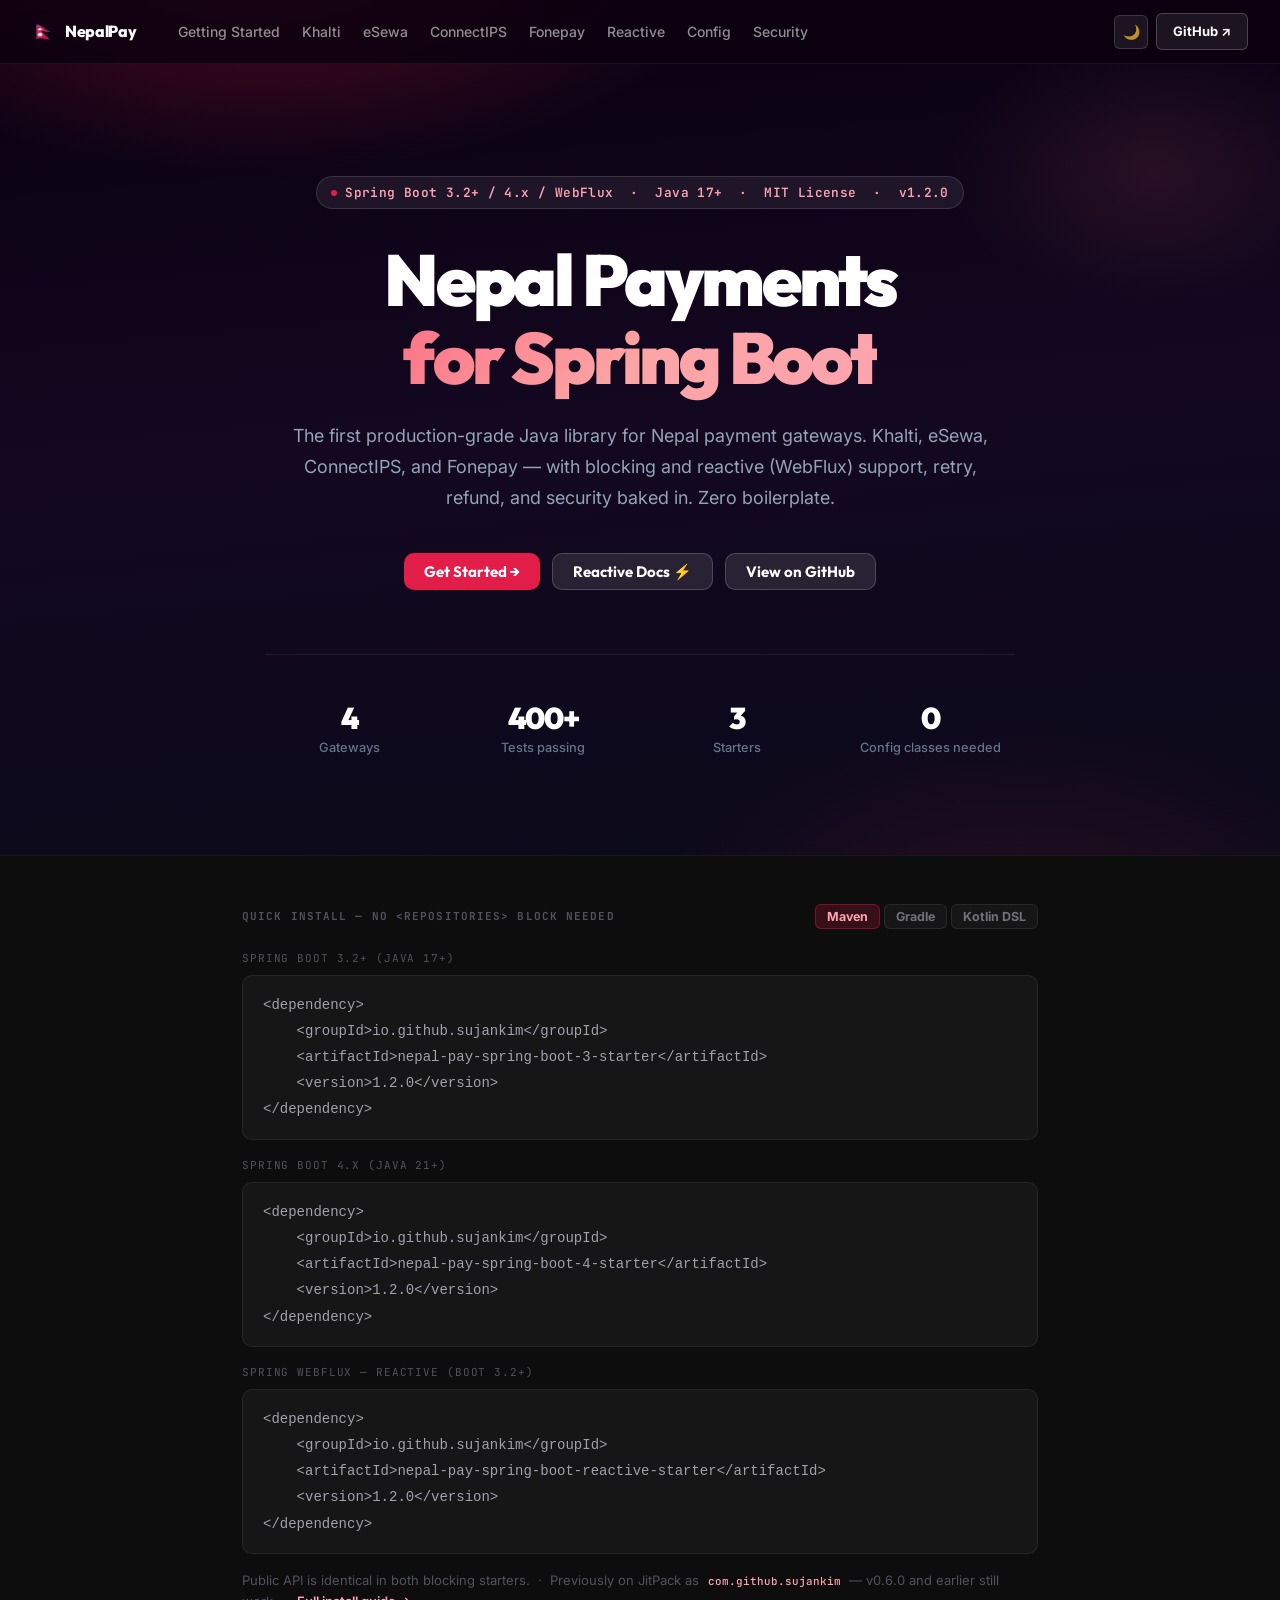
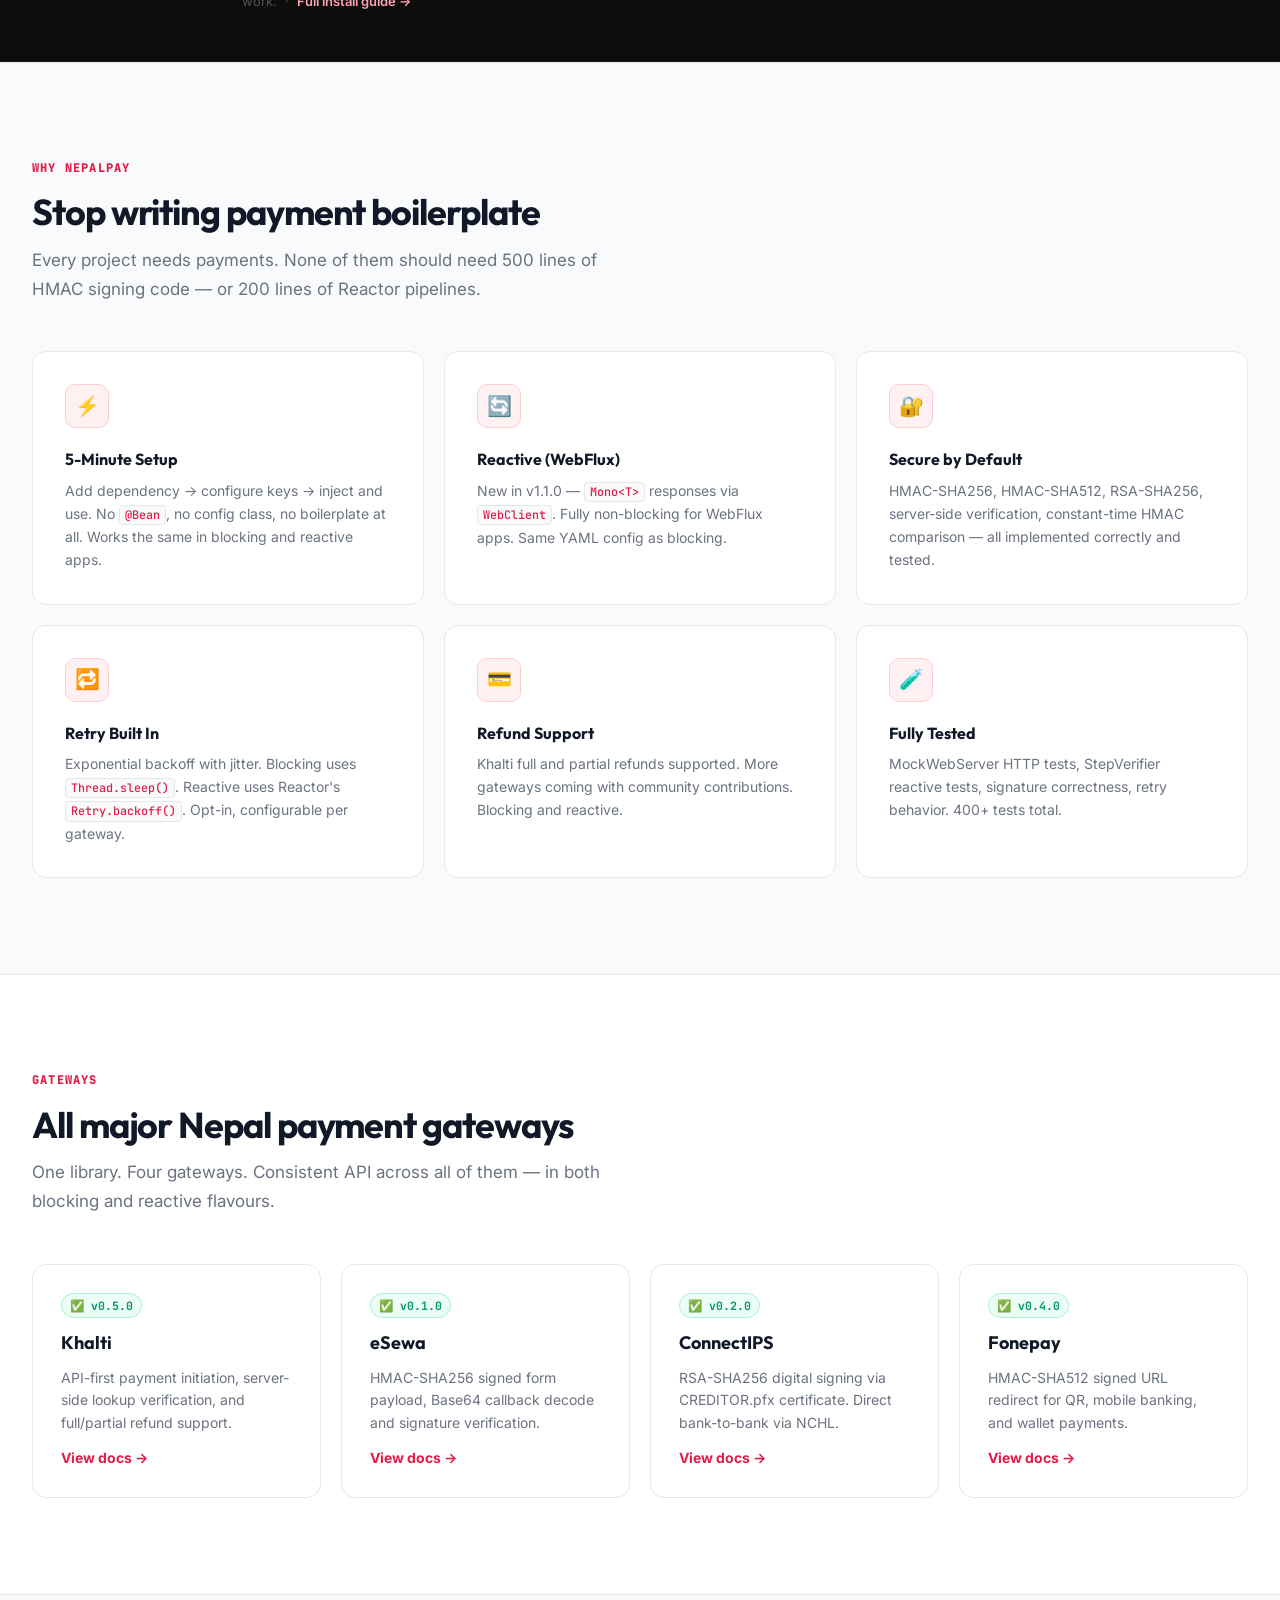
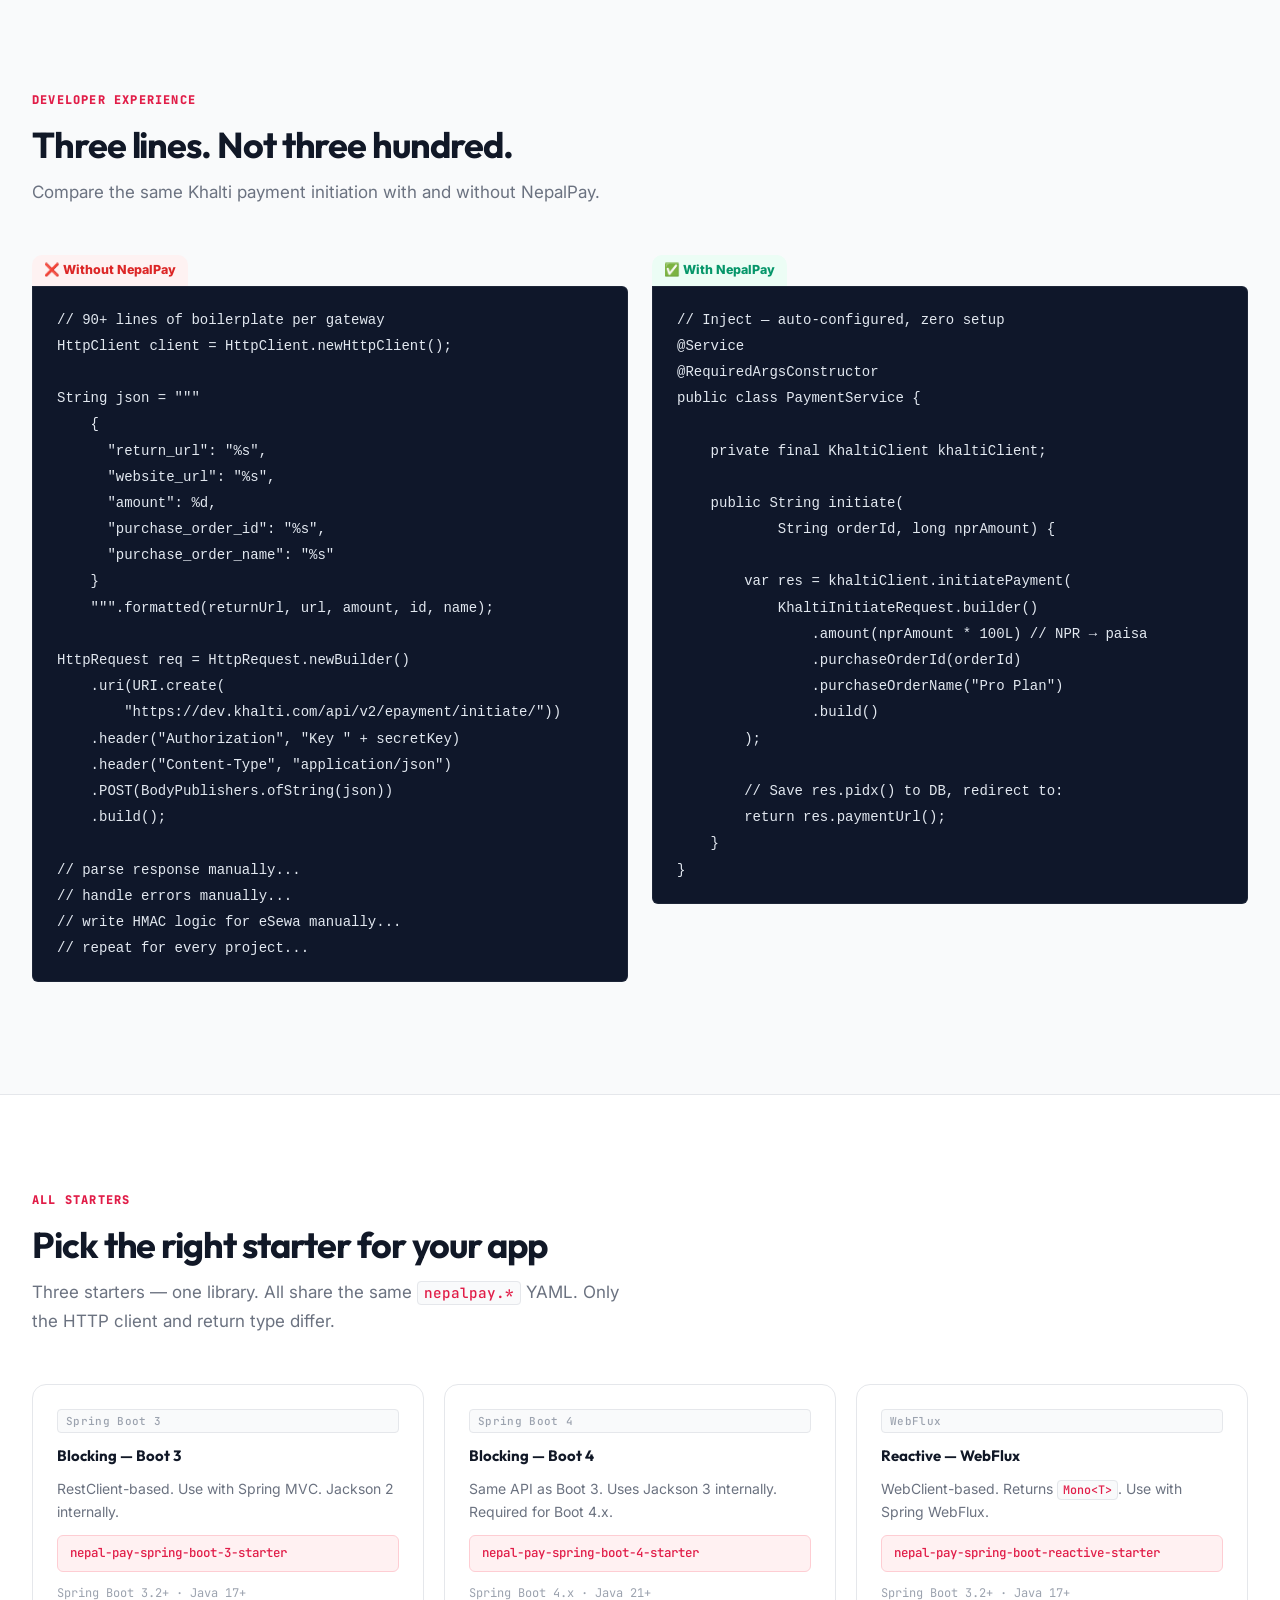
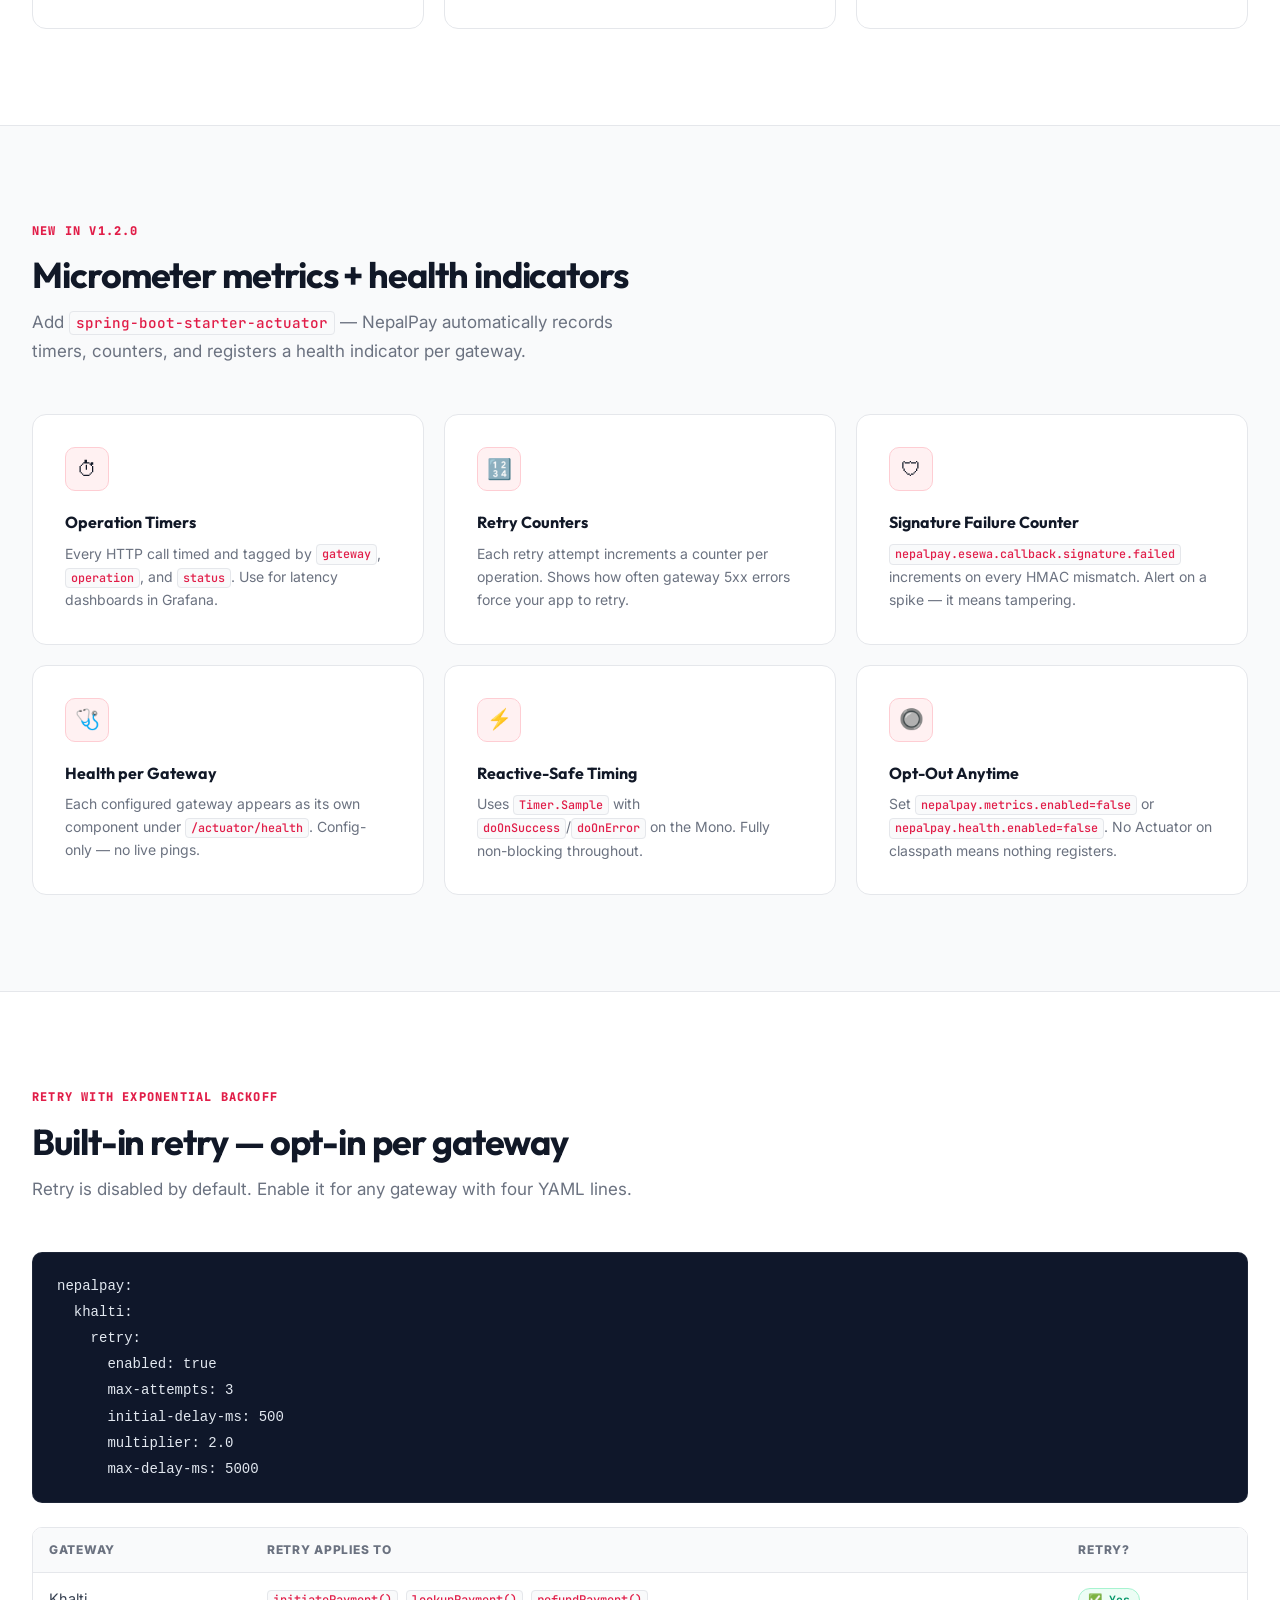
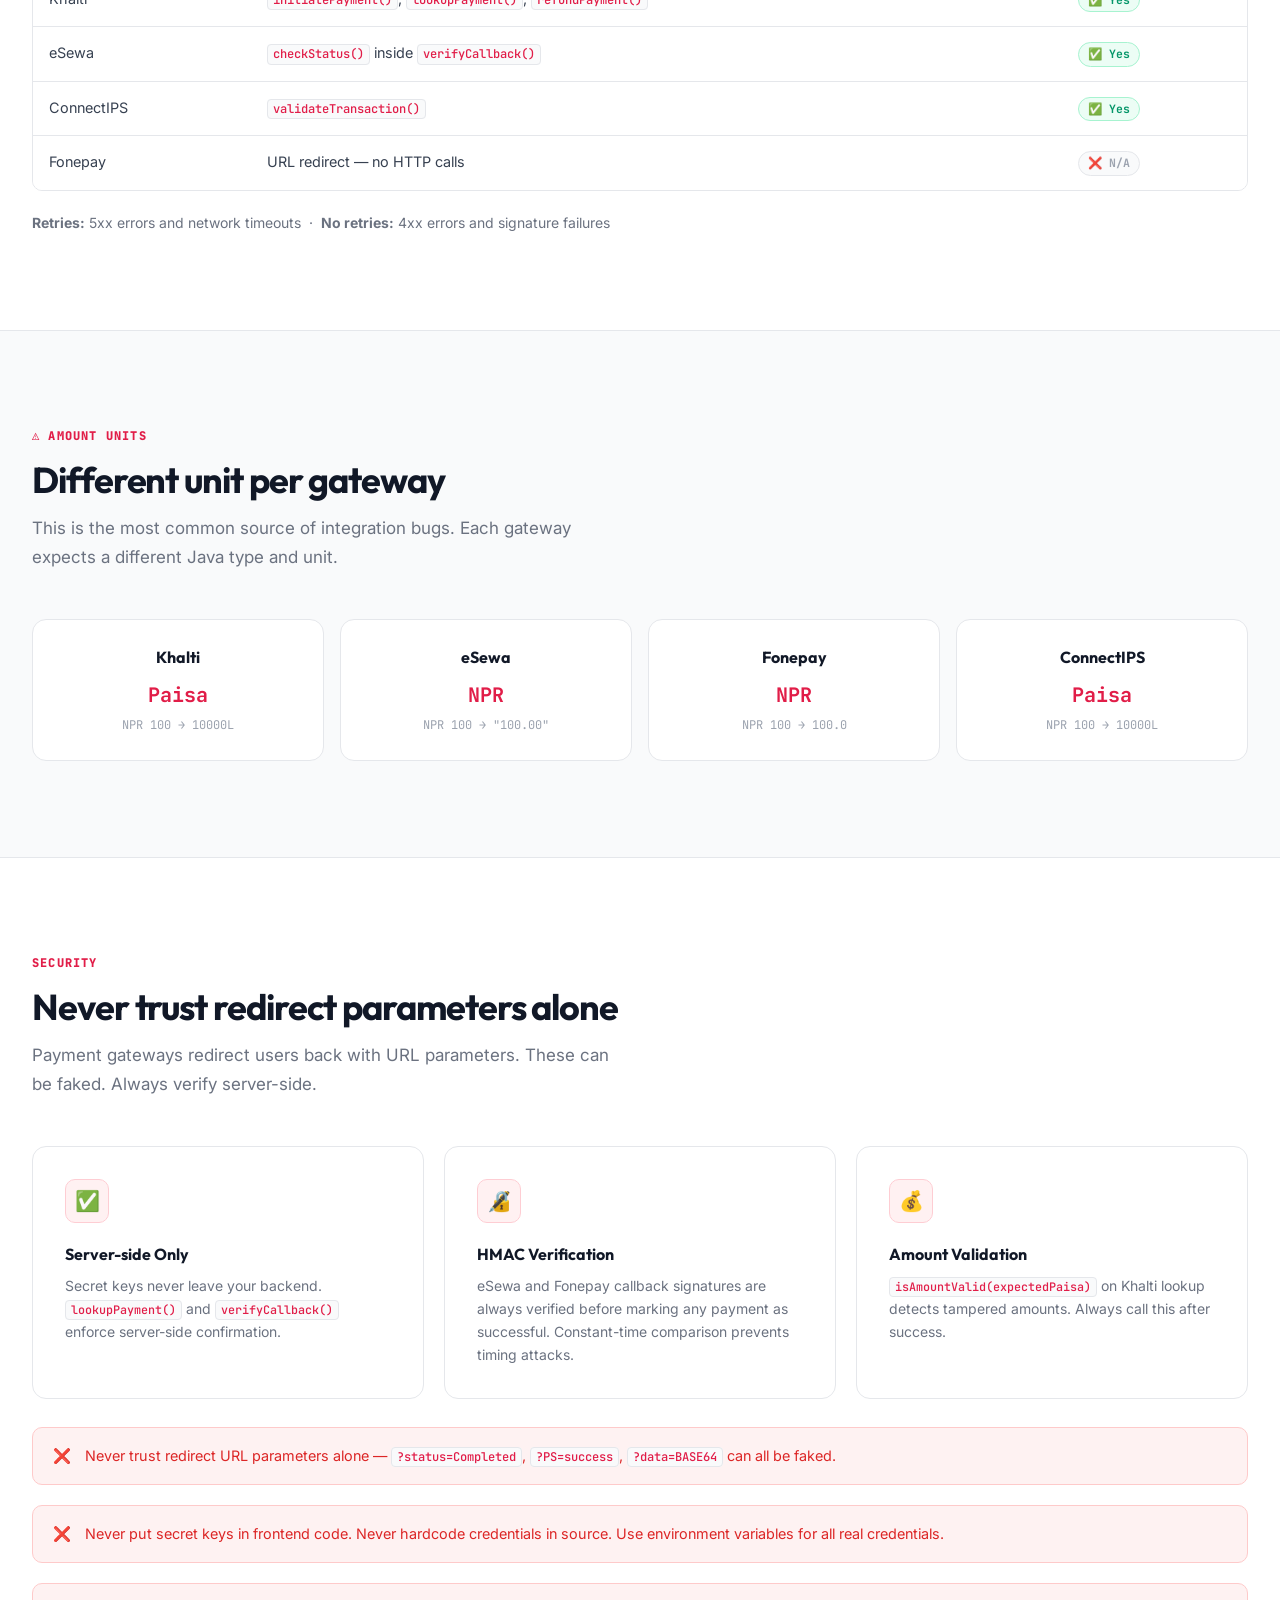
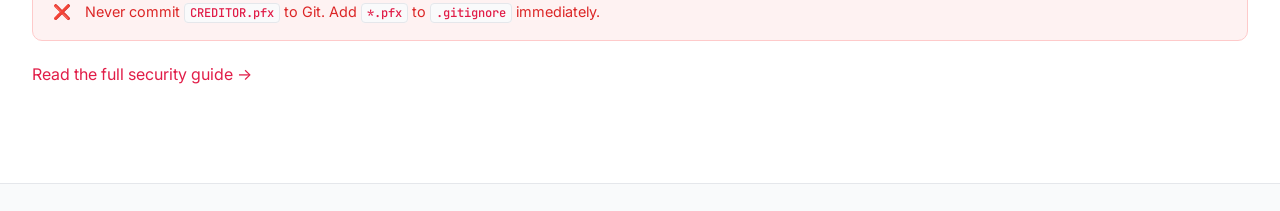
==== commit 7184f01f: "fix: release readiness fixes for v1.2.0 fix(reactive/pom): add flatten-maven-plugin — prevents paren" ====
--- a/docs/index.html
+++ b/docs/index.html
@@ -88,8 +88,8 @@
                 <div class="hero-stat-l">Tests passing</div>
             </div>
             <div>
-                <div class="hero-stat-n">3+2</div>
-                <div class="hero-stat-l">Boot 3 · Boot 4 · Reactive</div>
+                <div class="hero-stat-n">3</div>
+                <div class="hero-stat-l">Starters</div>
             </div>
             <div>
                 <div class="hero-stat-n">0</div>
--- a/docs/css/styles.css
+++ b/docs/css/styles.css
@@ -3,7 +3,7 @@
    Same structure as v1 · New identity
    ═══════════════════════════════════════════════════ */
 
-@import url('https://fonts.googleapis.com/css2?family=Outfit:wght@400;500;600;700;800;900&family=Inter:wght@400;500;600&family=JetBrains+Mono:wght@400;500&display=swap');
+@import 'https://fonts.googleapis.com/css2?family=Outfit:wght@400;500;600;700;800;900&family=Inter:wght@400;500;600&family=JetBrains+Mono:wght@400;500&display=swap';
 
 /* ── Light tokens ─────────────────────────────────── */
 :root {
@@ -113,7 +113,7 @@
 a:hover { color: var(--brand-h); text-decoration: underline; }
 
 /* ── Type ─────────────────────────────────────────── */
-h1, h2, h3 { font-family: 'Outfit', sans-serif; color: var(--text); }
+h1, h2, h3 { font-family: Outfit, sans-serif; color: var(--text); }
 h4          { font-family: Inter, sans-serif; }
 
 h1 { font-size: 3.25rem; font-weight: 900; line-height: 1.08; letter-spacing: -0.045em; }
@@ -198,7 +198,7 @@
 .nav-brand-flag { font-size: 1.2rem; line-height: 1; }
 
 .nav-brand-name {
-    font-family: 'Outfit', sans-serif;
+    font-family: Outfit, sans-serif;
     font-size: 1rem; font-weight: 800;
     color: white; letter-spacing: -0.02em;
 }
@@ -347,7 +347,7 @@
 }
 
 .hero-stat-n {
-    font-family: 'Outfit', sans-serif;
+    font-family: Outfit, sans-serif;
     font-size: 1.875rem; font-weight: 900;
     color: white; letter-spacing: -0.04em; line-height: 1;
     margin-bottom: 4px;
@@ -360,7 +360,7 @@
 .btn {
     display: inline-flex; align-items: center; gap: 6px;
     padding: 10px 20px; border-radius: var(--r2);
-    font-family: 'Outfit', sans-serif;
+    font-family: Outfit, sans-serif;
     font-size: 0.9375rem; font-weight: 700;
     cursor: pointer; border: none;
     text-decoration: none !important;
@@ -479,7 +479,7 @@
 }
 
 .section-title {
-    font-family: 'Outfit', sans-serif;
+    font-family: Outfit, sans-serif;
     font-size: 2.25rem; font-weight: 700;
     letter-spacing: -0.03em; margin-bottom: 0.75rem;
     line-height: 1.2;
@@ -566,7 +566,6 @@
    ══════════════════════════════════════════════════════ */
 .code-compare { display: grid; grid-template-columns: 1fr 1fr; gap: 1.5rem; }
 
-.code-compare-block {}
 
 .code-compare-label {
     display: inline-flex; align-items: center; gap: 6px;
@@ -628,7 +627,7 @@
 }
 .amount-card:hover { border-color: var(--brand); }
 
-.amount-gateway { font-family: 'Outfit', sans-serif; font-weight: 700; font-size: 1rem; margin-bottom: 0.5rem; }
+.amount-gateway { font-family: Outfit, sans-serif; font-weight: 700; font-size: 1rem; margin-bottom: 0.5rem; }
 .amount-unit    { font-family: 'JetBrains Mono', monospace; font-size: 1.25rem; font-weight: 700; color: var(--brand); margin-bottom: 4px; }
 .amount-example { font-family: 'JetBrains Mono', monospace; font-size: 0.75rem; color: var(--text-4); }
 
@@ -785,7 +784,6 @@
     justify-content: space-between; gap: 2rem;
 }
 
-.page-header-left {}
 
 .page-version-pill {
     display: inline-flex; align-items: center; gap: 4px;
@@ -815,7 +813,7 @@
 }
 
 .footer-brand {
-    font-family: 'Outfit', sans-serif;
+    font-family: Outfit, sans-serif;
     font-size: 1rem; font-weight: 800;
     color: var(--text); letter-spacing: -0.02em;
     text-decoration: none !important;
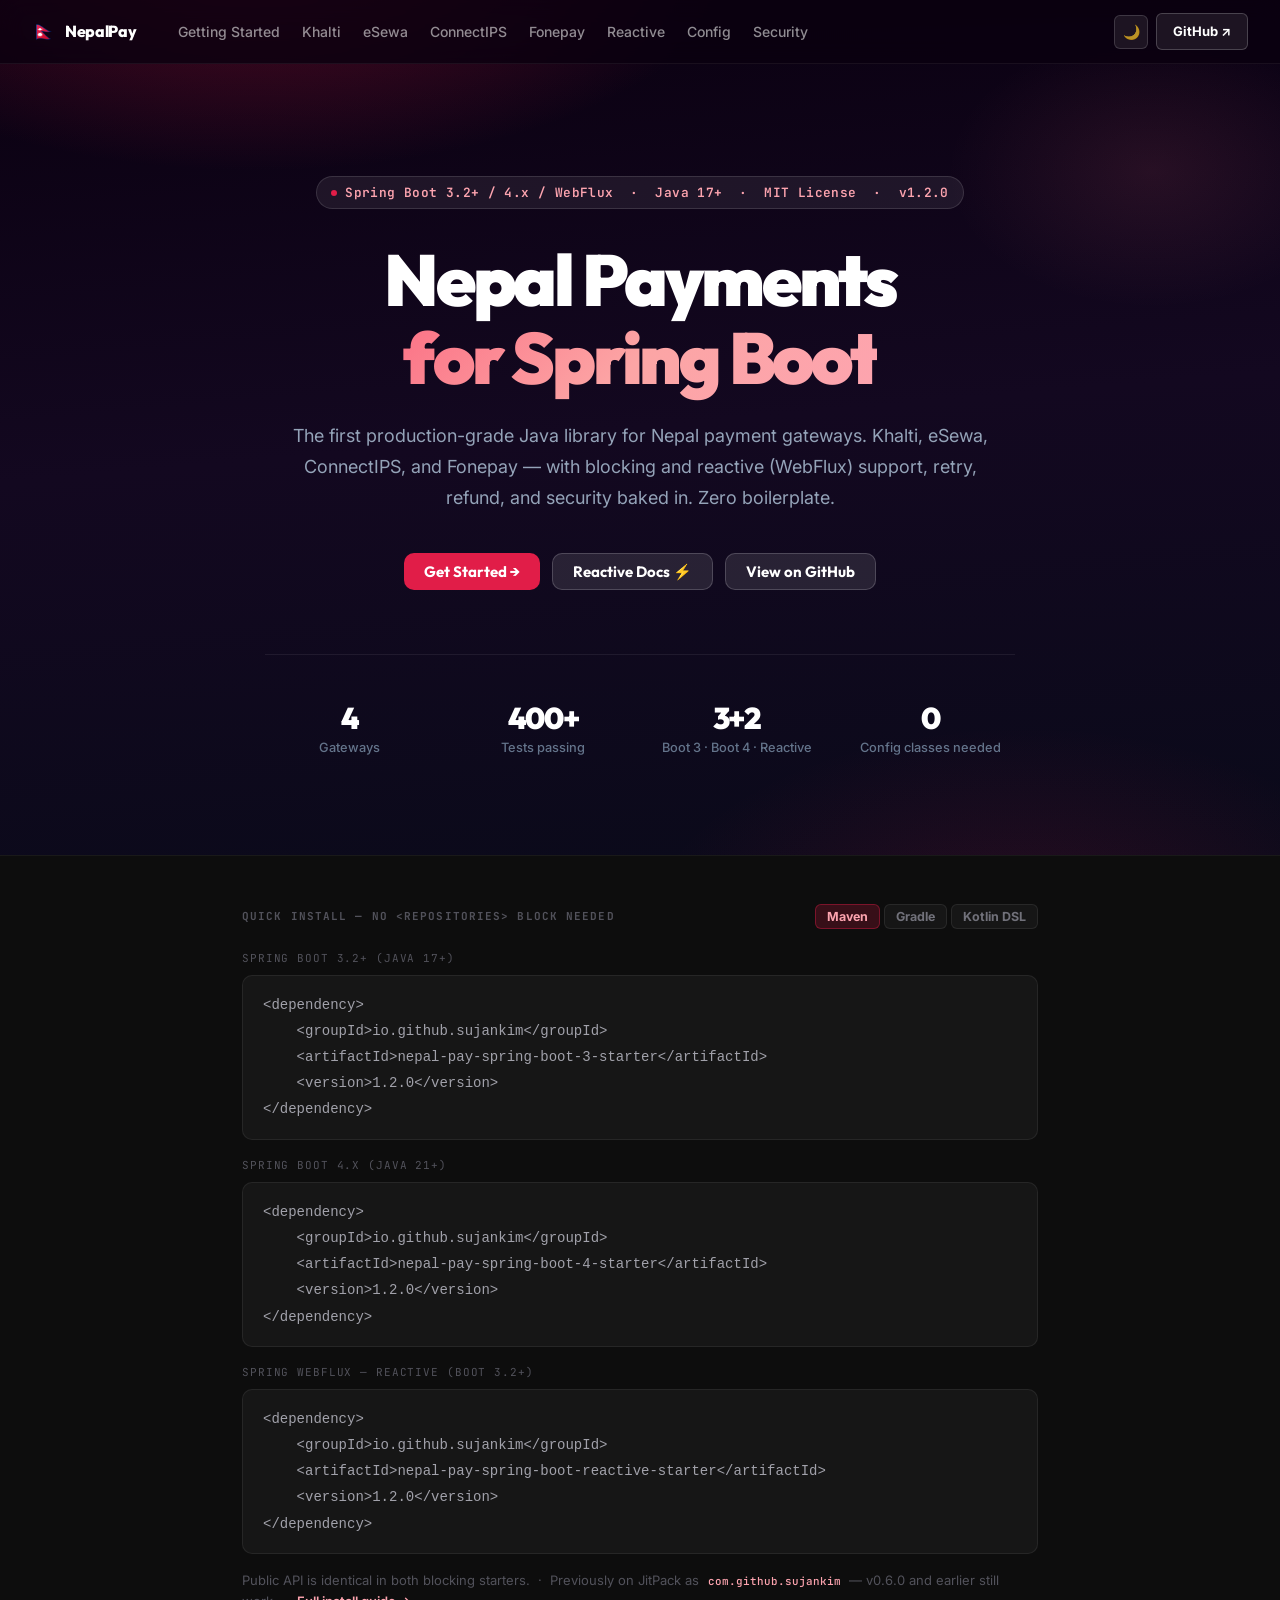
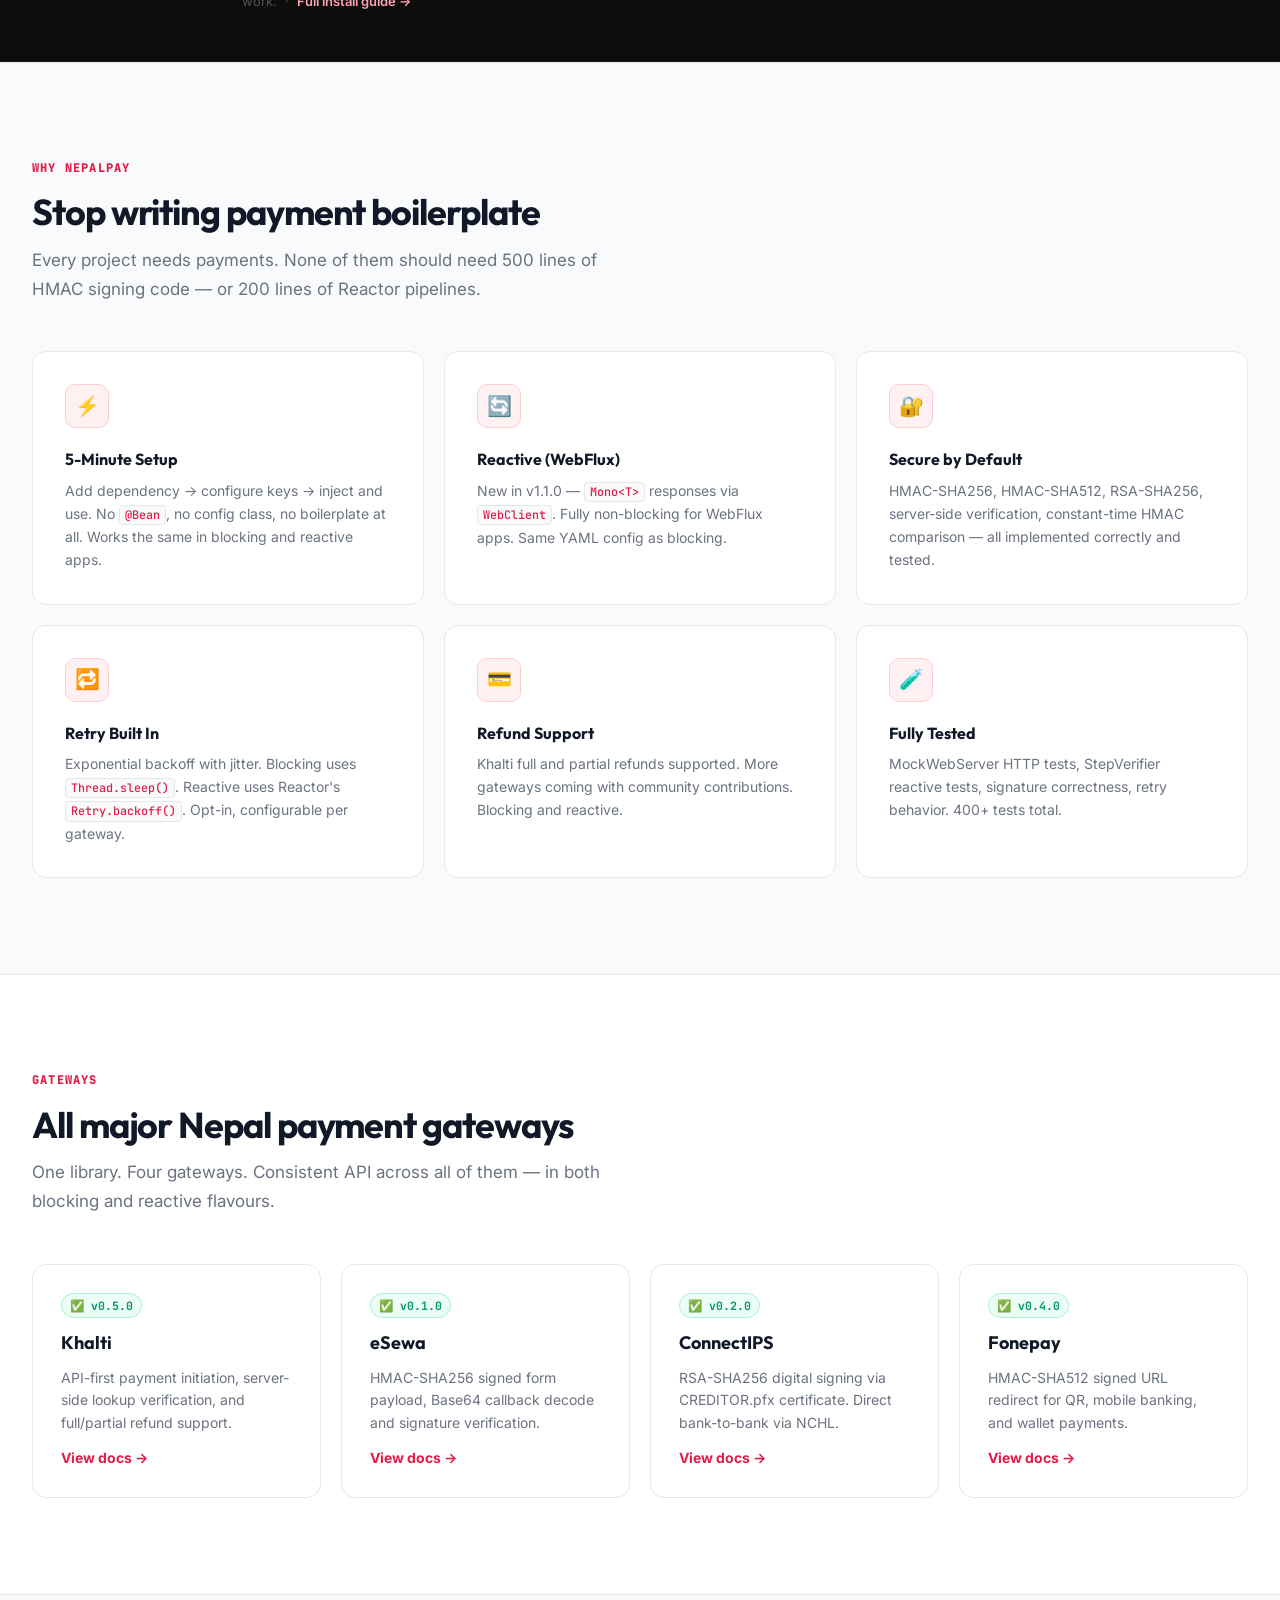
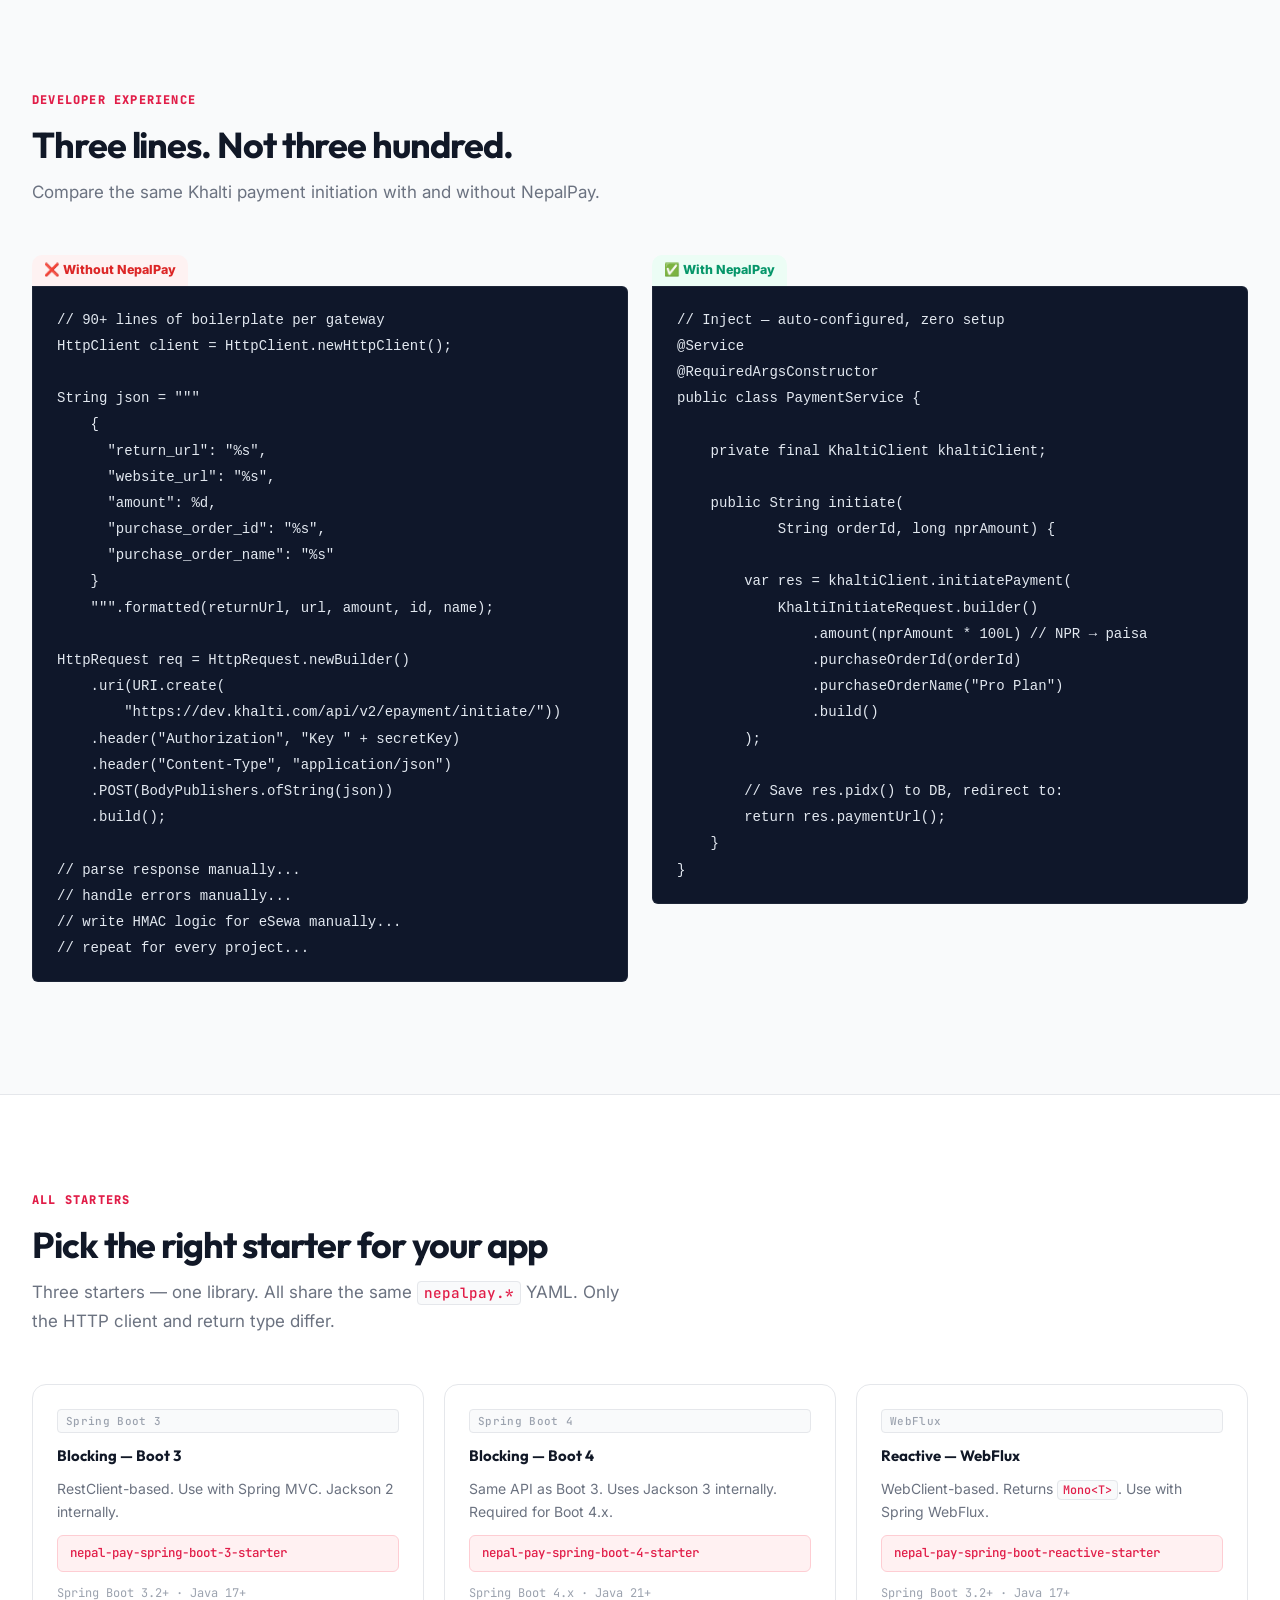
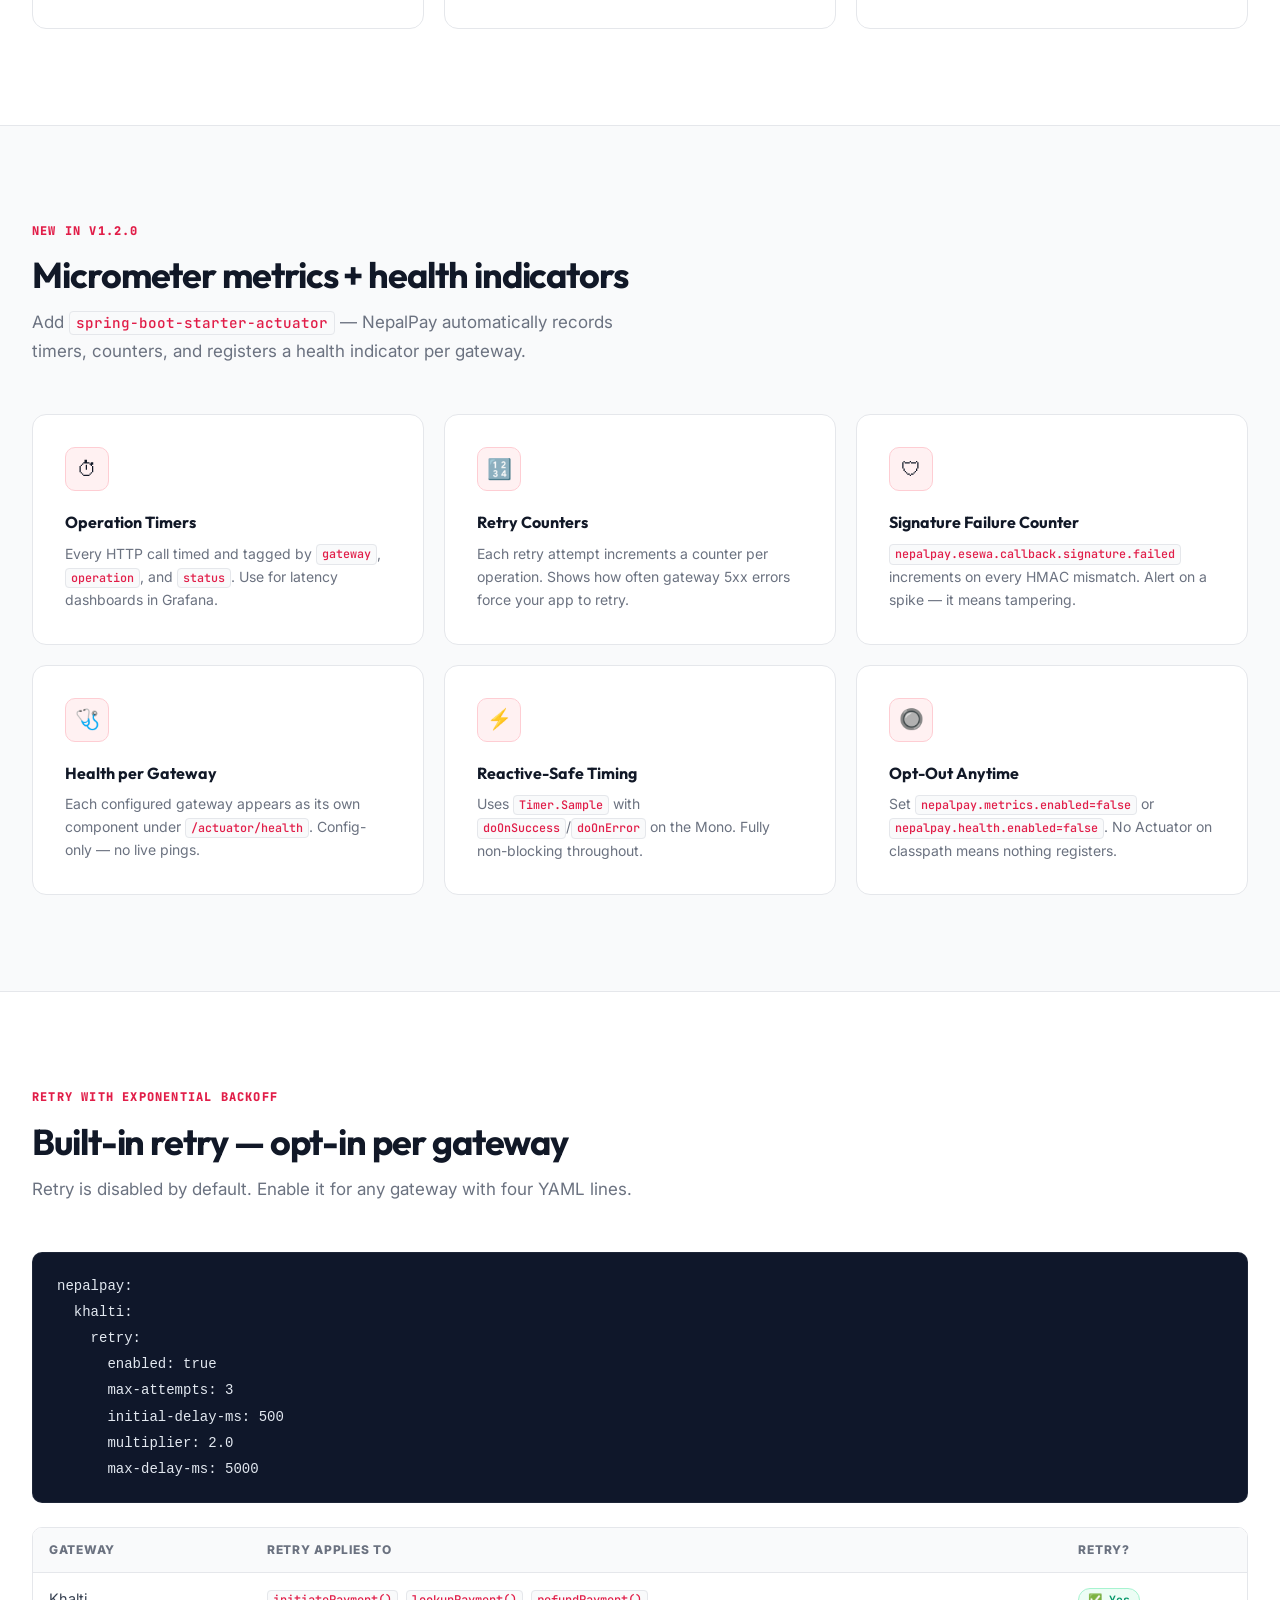
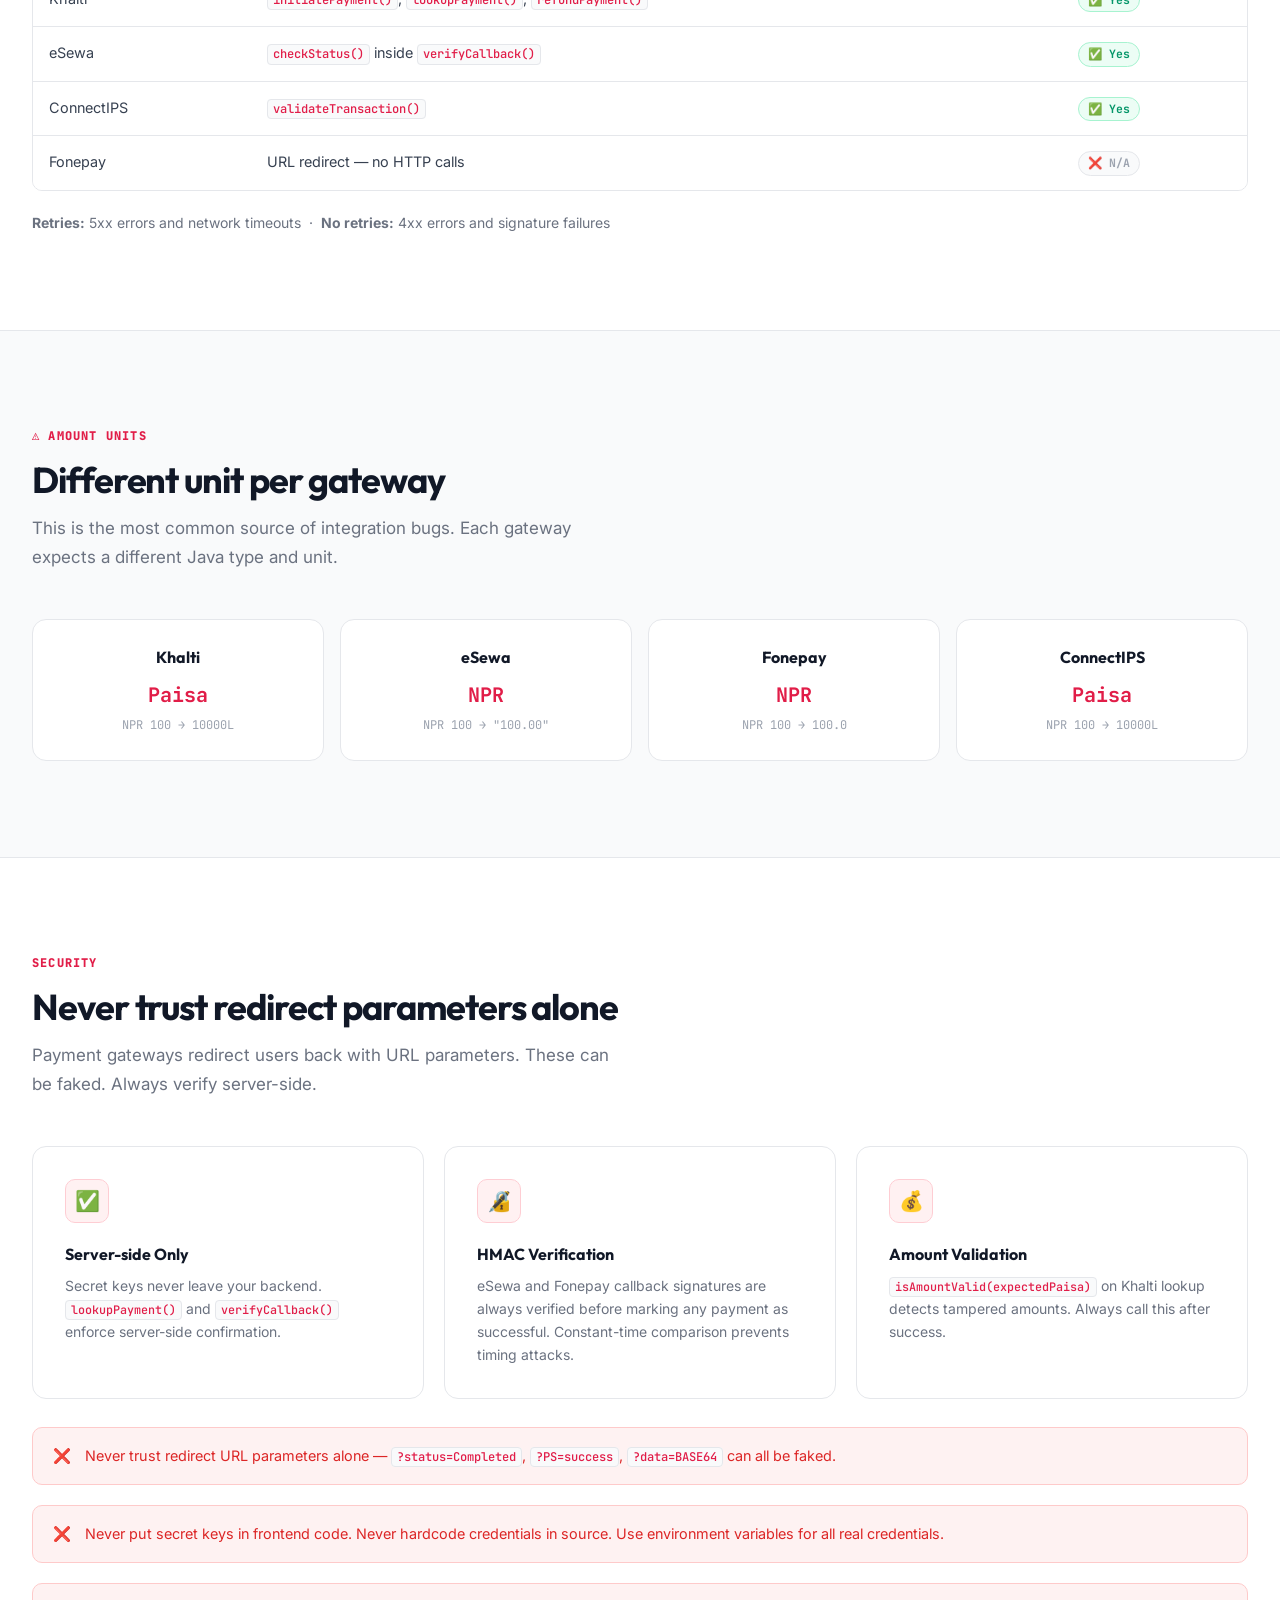
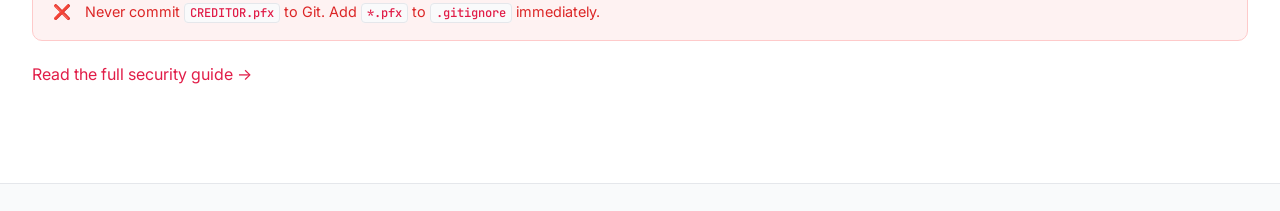
==== commit 85a39458: "Merge branch 'main' into feature/v1.2.0-observability" ====
--- a/docs/index.html
+++ b/docs/index.html
@@ -88,8 +88,8 @@
                 <div class="hero-stat-l">Tests passing</div>
             </div>
             <div>
-                <div class="hero-stat-n">3</div>
-                <div class="hero-stat-l">Starters</div>
+                <div class="hero-stat-n">3+2</div>
+                <div class="hero-stat-l">Boot 3 · Boot 4 · Reactive</div>
             </div>
             <div>
                 <div class="hero-stat-n">0</div>
--- a/docs/css/styles.css
+++ b/docs/css/styles.css
@@ -3,7 +3,7 @@
    Same structure as v1 · New identity
    ═══════════════════════════════════════════════════ */
 
-@import 'https://fonts.googleapis.com/css2?family=Outfit:wght@400;500;600;700;800;900&family=Inter:wght@400;500;600&family=JetBrains+Mono:wght@400;500&display=swap';
+@import url('https://fonts.googleapis.com/css2?family=Outfit:wght@400;500;600;700;800;900&family=Inter:wght@400;500;600&family=JetBrains+Mono:wght@400;500&display=swap');
 
 /* ── Light tokens ─────────────────────────────────── */
 :root {
@@ -113,7 +113,7 @@
 a:hover { color: var(--brand-h); text-decoration: underline; }
 
 /* ── Type ─────────────────────────────────────────── */
-h1, h2, h3 { font-family: Outfit, sans-serif; color: var(--text); }
+h1, h2, h3 { font-family: 'Outfit', sans-serif; color: var(--text); }
 h4          { font-family: Inter, sans-serif; }
 
 h1 { font-size: 3.25rem; font-weight: 900; line-height: 1.08; letter-spacing: -0.045em; }
@@ -198,7 +198,7 @@
 .nav-brand-flag { font-size: 1.2rem; line-height: 1; }
 
 .nav-brand-name {
-    font-family: Outfit, sans-serif;
+    font-family: 'Outfit', sans-serif;
     font-size: 1rem; font-weight: 800;
     color: white; letter-spacing: -0.02em;
 }
@@ -347,7 +347,7 @@
 }
 
 .hero-stat-n {
-    font-family: Outfit, sans-serif;
+    font-family: 'Outfit', sans-serif;
     font-size: 1.875rem; font-weight: 900;
     color: white; letter-spacing: -0.04em; line-height: 1;
     margin-bottom: 4px;
@@ -360,7 +360,7 @@
 .btn {
     display: inline-flex; align-items: center; gap: 6px;
     padding: 10px 20px; border-radius: var(--r2);
-    font-family: Outfit, sans-serif;
+    font-family: 'Outfit', sans-serif;
     font-size: 0.9375rem; font-weight: 700;
     cursor: pointer; border: none;
     text-decoration: none !important;
@@ -479,7 +479,7 @@
 }
 
 .section-title {
-    font-family: Outfit, sans-serif;
+    font-family: 'Outfit', sans-serif;
     font-size: 2.25rem; font-weight: 700;
     letter-spacing: -0.03em; margin-bottom: 0.75rem;
     line-height: 1.2;
@@ -627,7 +627,7 @@
 }
 .amount-card:hover { border-color: var(--brand); }
 
-.amount-gateway { font-family: Outfit, sans-serif; font-weight: 700; font-size: 1rem; margin-bottom: 0.5rem; }
+.amount-gateway { font-family: 'Outfit', sans-serif; font-weight: 700; font-size: 1rem; margin-bottom: 0.5rem; }
 .amount-unit    { font-family: 'JetBrains Mono', monospace; font-size: 1.25rem; font-weight: 700; color: var(--brand); margin-bottom: 4px; }
 .amount-example { font-family: 'JetBrains Mono', monospace; font-size: 0.75rem; color: var(--text-4); }
 
@@ -784,6 +784,7 @@
     justify-content: space-between; gap: 2rem;
 }
 
+.page-header-left {}
 
 .page-version-pill {
     display: inline-flex; align-items: center; gap: 4px;
@@ -813,7 +814,7 @@
 }
 
 .footer-brand {
-    font-family: Outfit, sans-serif;
+    font-family: 'Outfit', sans-serif;
     font-size: 1rem; font-weight: 800;
     color: var(--text); letter-spacing: -0.02em;
     text-decoration: none !important;
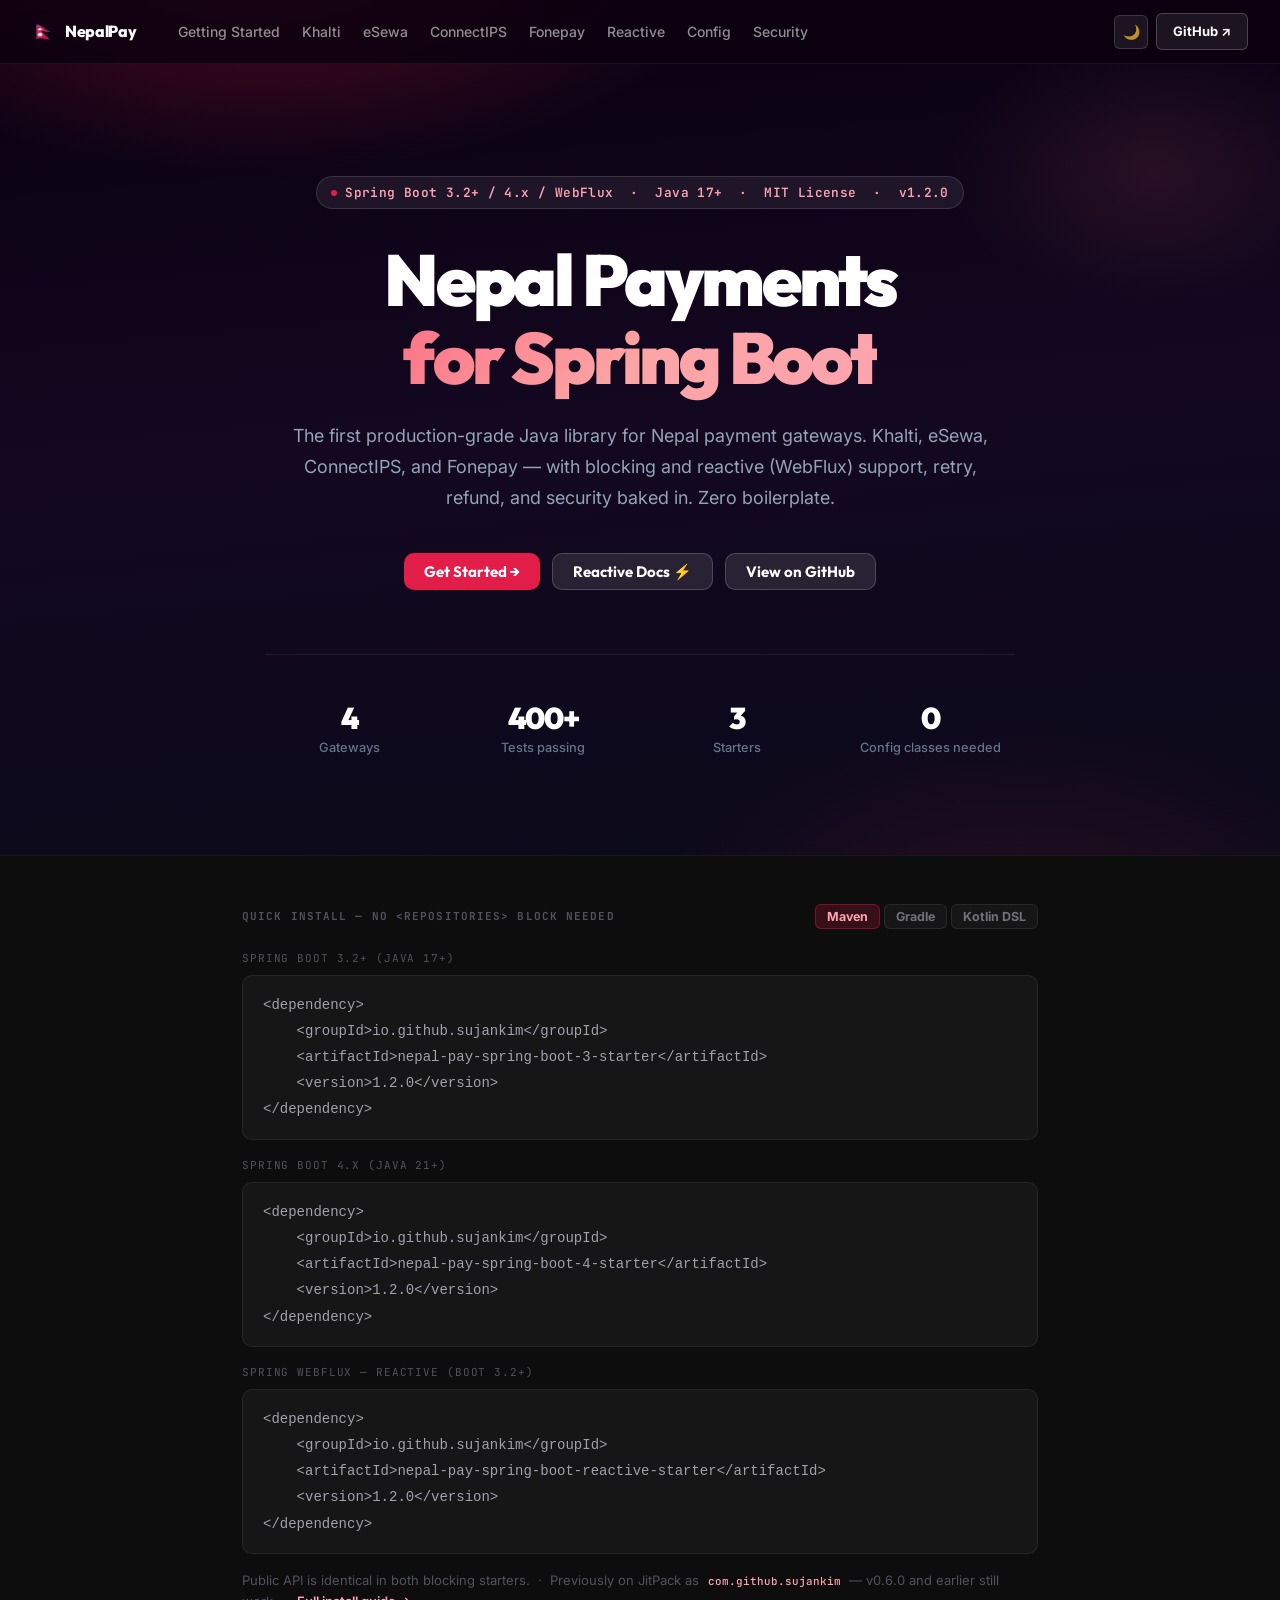
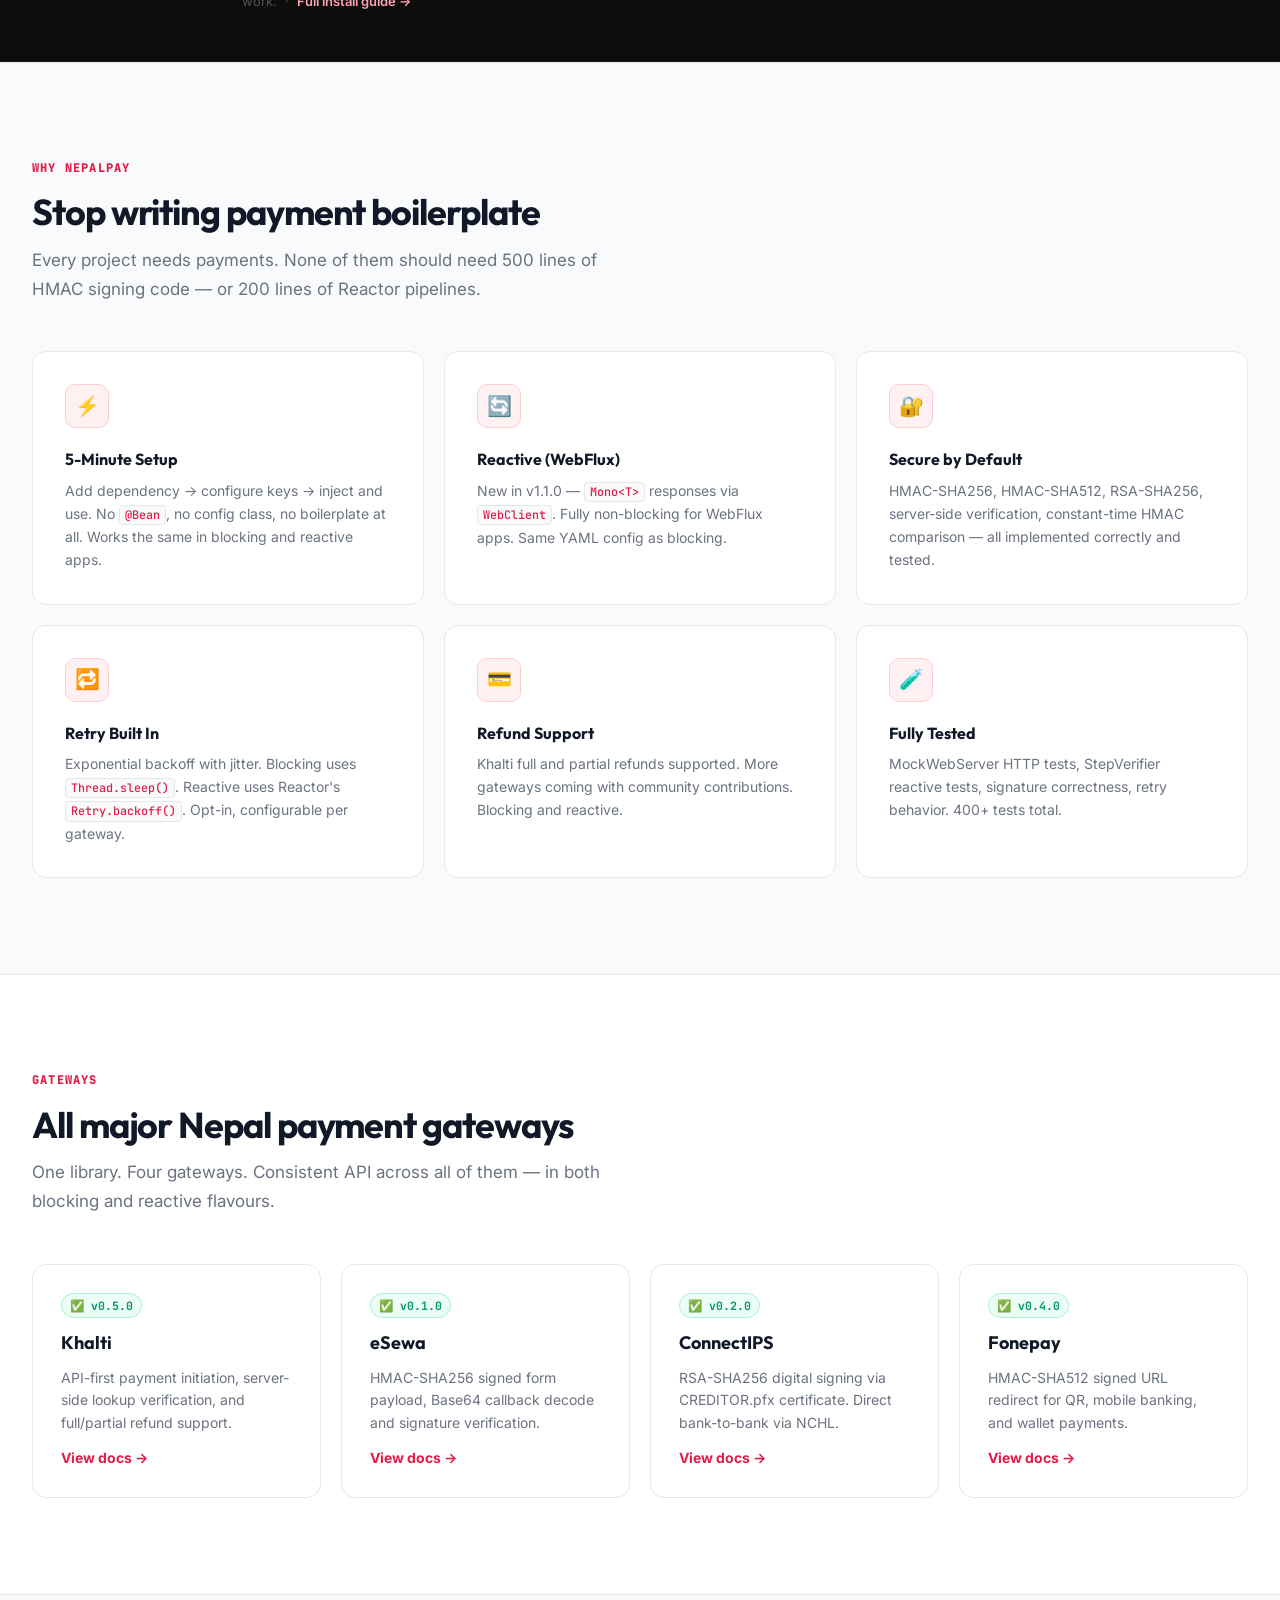
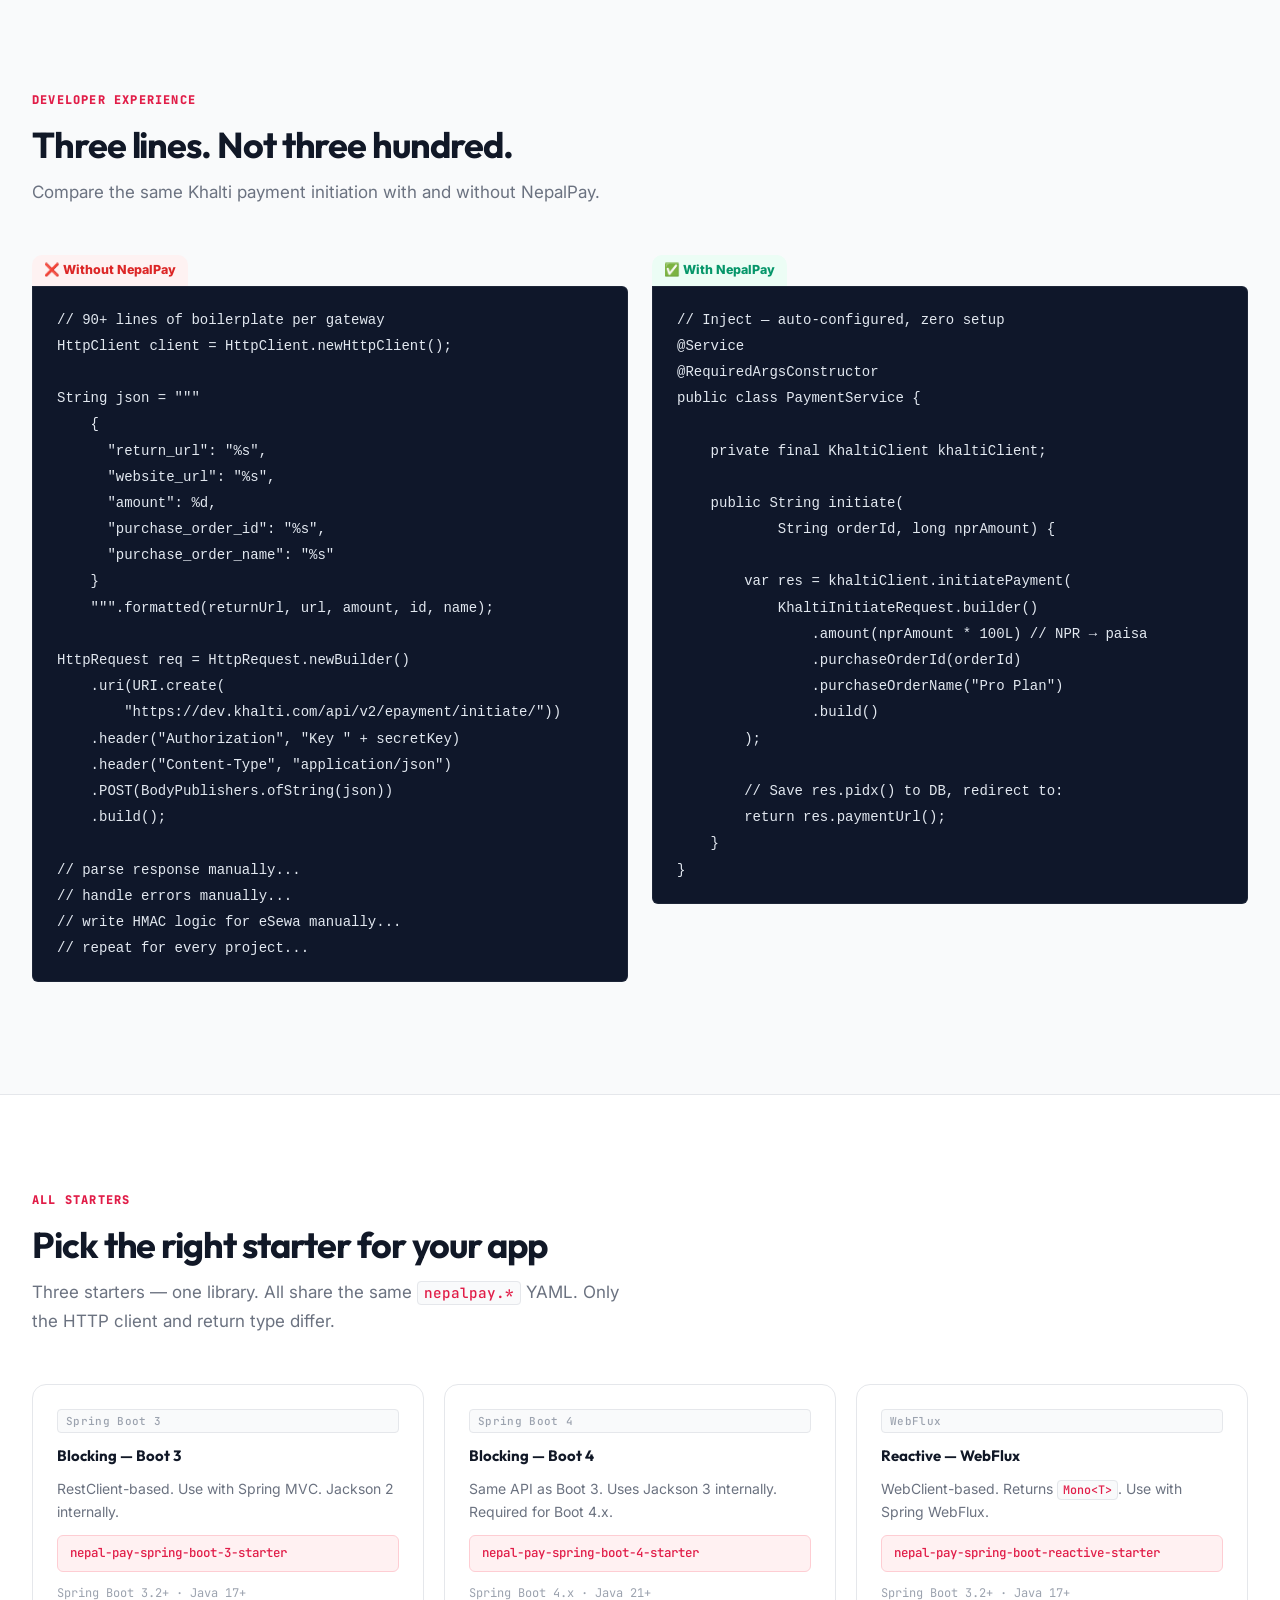
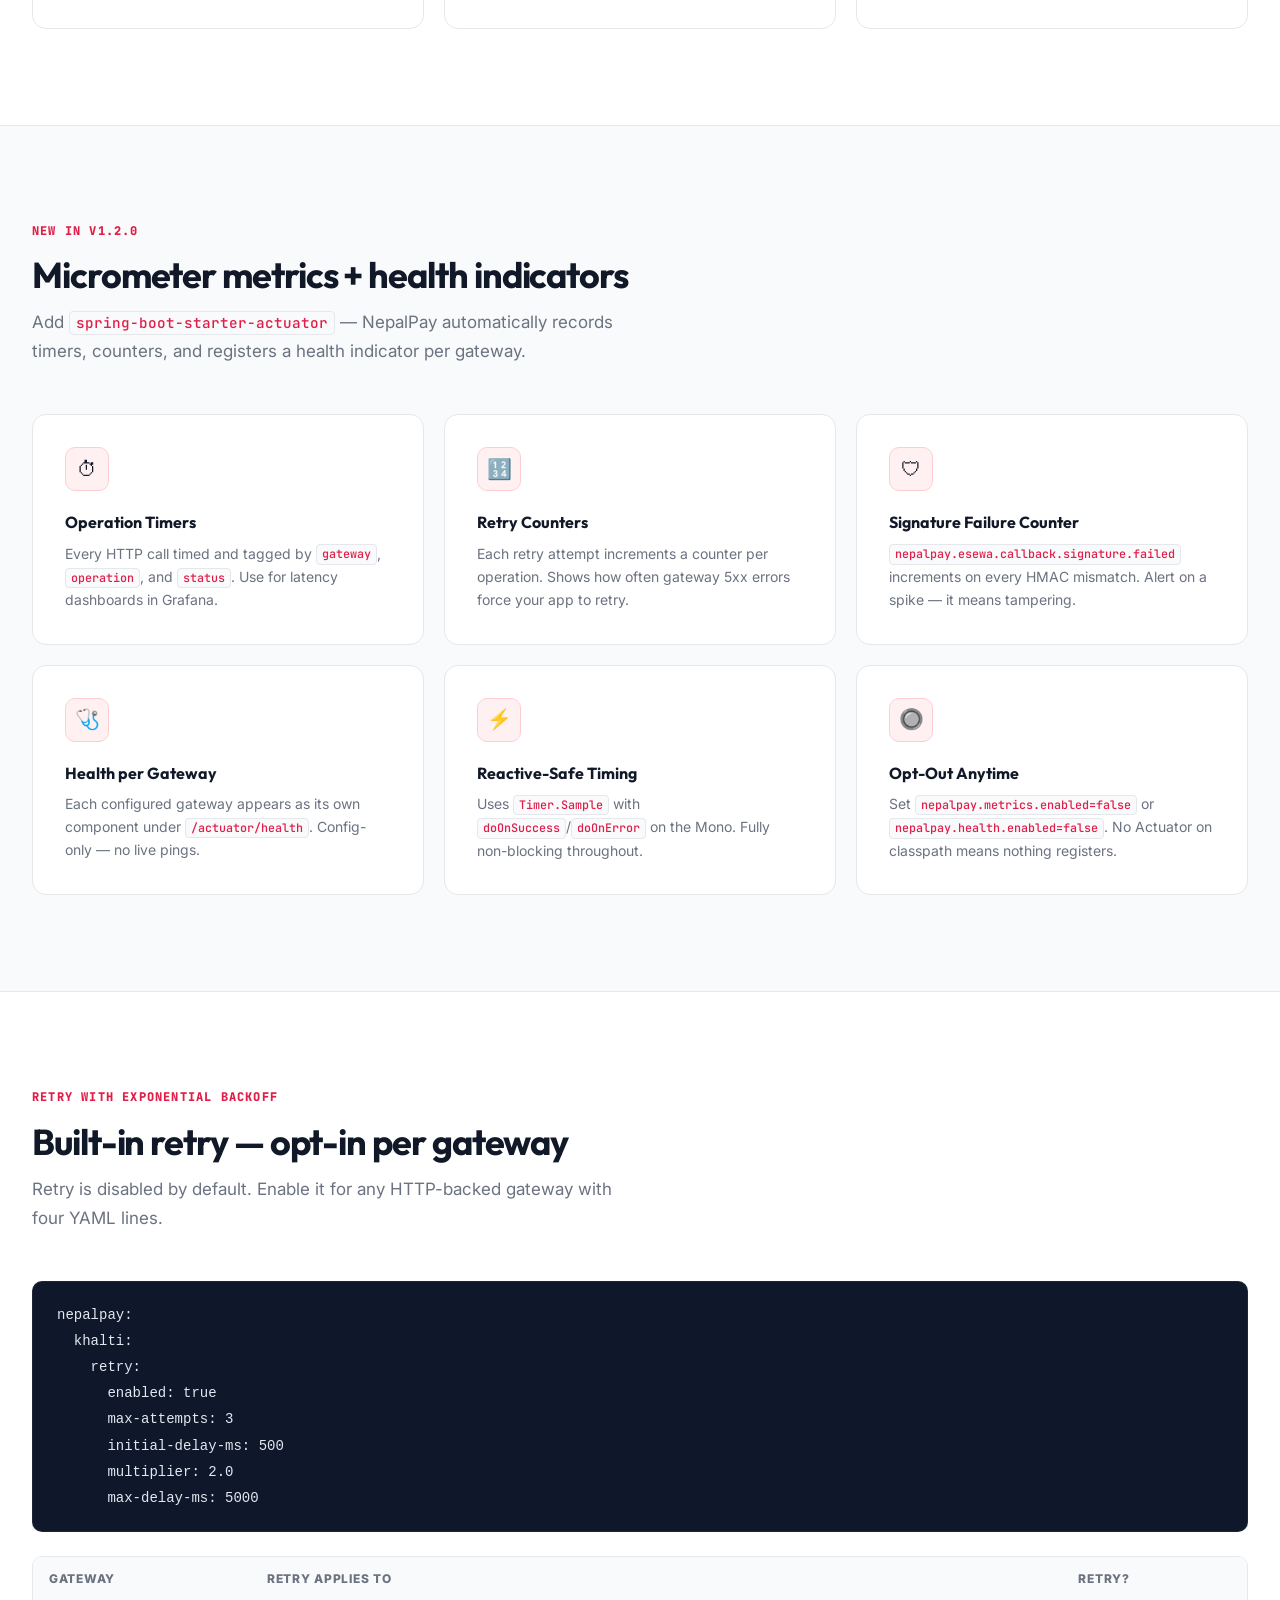
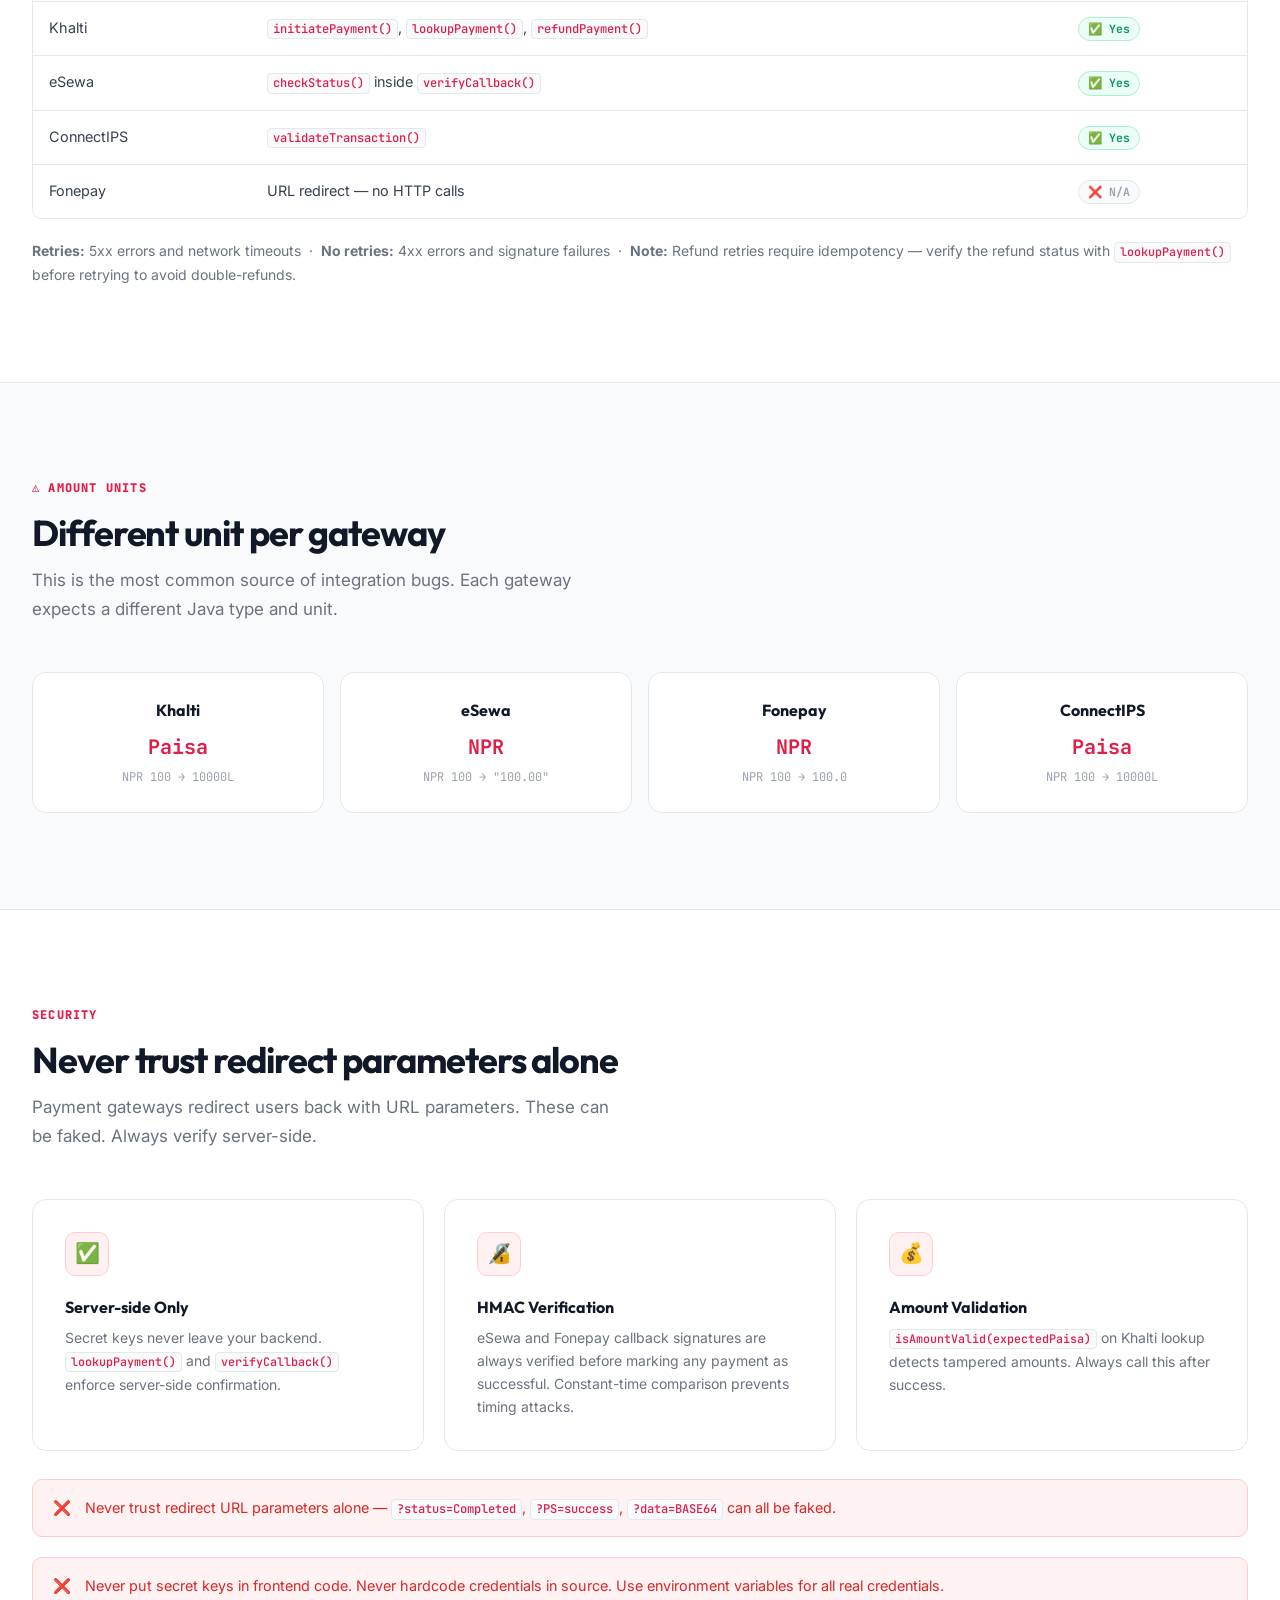
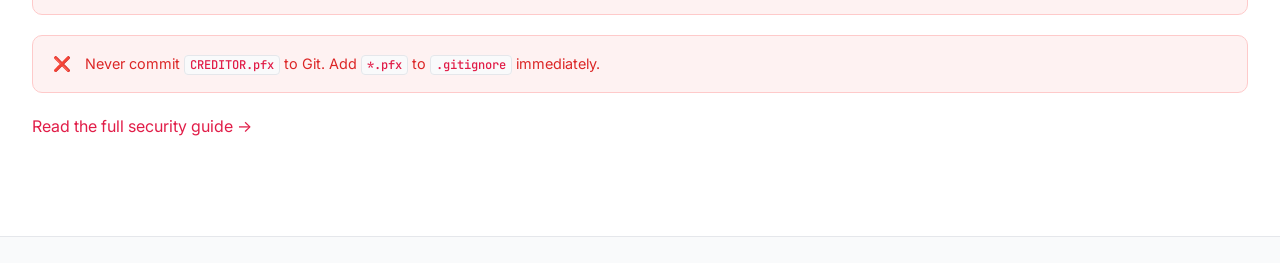
==== commit a708e15e: "fix(post-release): address all CodeRabbit review comments docs: - README: update all dependency vers" ====
--- a/docs/index.html
+++ b/docs/index.html
@@ -88,8 +88,8 @@
                 <div class="hero-stat-l">Tests passing</div>
             </div>
             <div>
-                <div class="hero-stat-n">3+2</div>
-                <div class="hero-stat-l">Boot 3 · Boot 4 · Reactive</div>
+                <div class="hero-stat-n">3</div>
+                <div class="hero-stat-l">Starters</div>
             </div>
             <div>
                 <div class="hero-stat-n">0</div>
@@ -428,7 +428,7 @@
         <div class="section-label">Retry with Exponential Backoff</div>
         <h2 class="section-title">Built-in retry — opt-in per gateway</h2>
         <p class="section-desc">
-            Retry is disabled by default. Enable it for any gateway with four YAML lines.
+            Retry is disabled by default. Enable it for any HTTP-backed gateway with four YAML lines.
         </p>
 
         <pre><code>nepalpay:
@@ -476,6 +476,10 @@
         <p style="color:var(--text-3);font-size:0.875rem;margin-top:1rem">
             <strong>Retries:</strong> 5xx errors and network timeouts &nbsp;·&nbsp;
             <strong>No retries:</strong> 4xx errors and signature failures
+            &nbsp;·&nbsp;
+            <strong>Note:</strong> Refund retries require idempotency — verify
+            the refund status with <code>lookupPayment()</code> before retrying
+            to avoid double-refunds.
         </p>
     </div>
 </section>
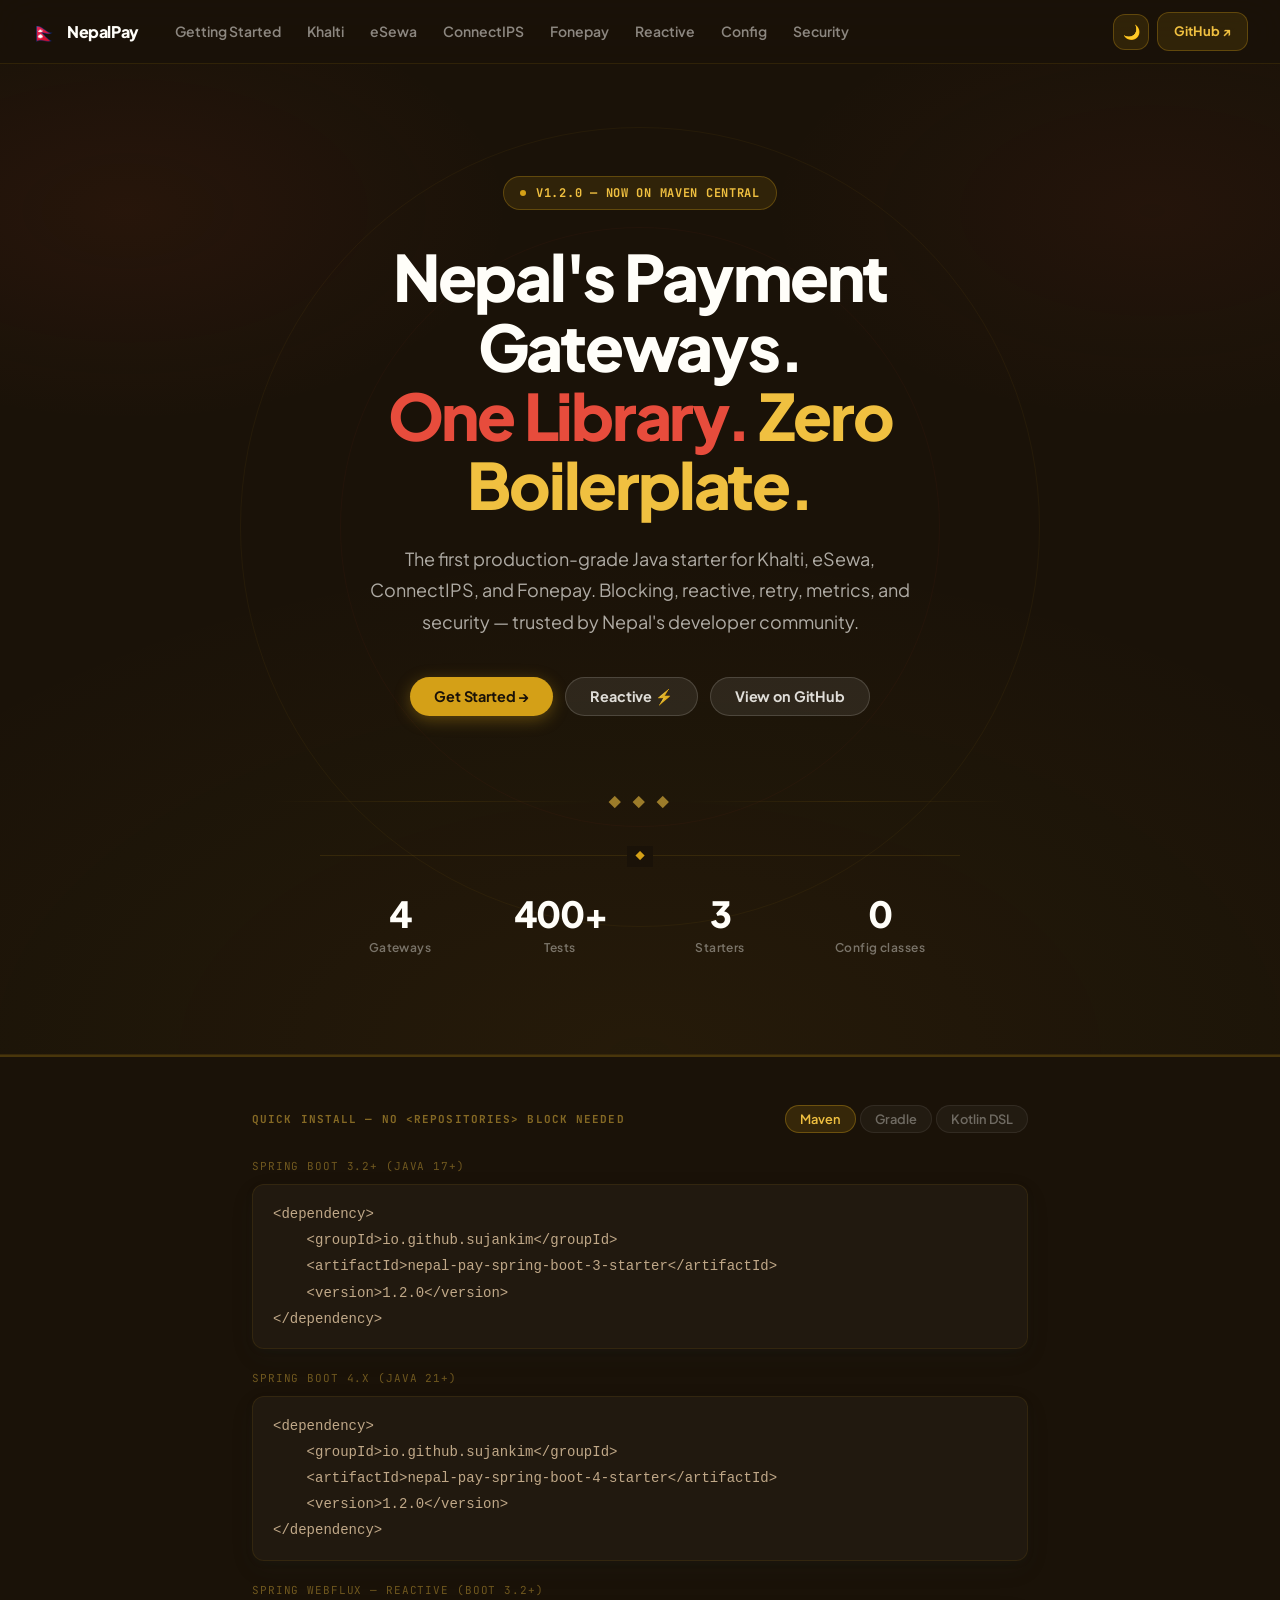
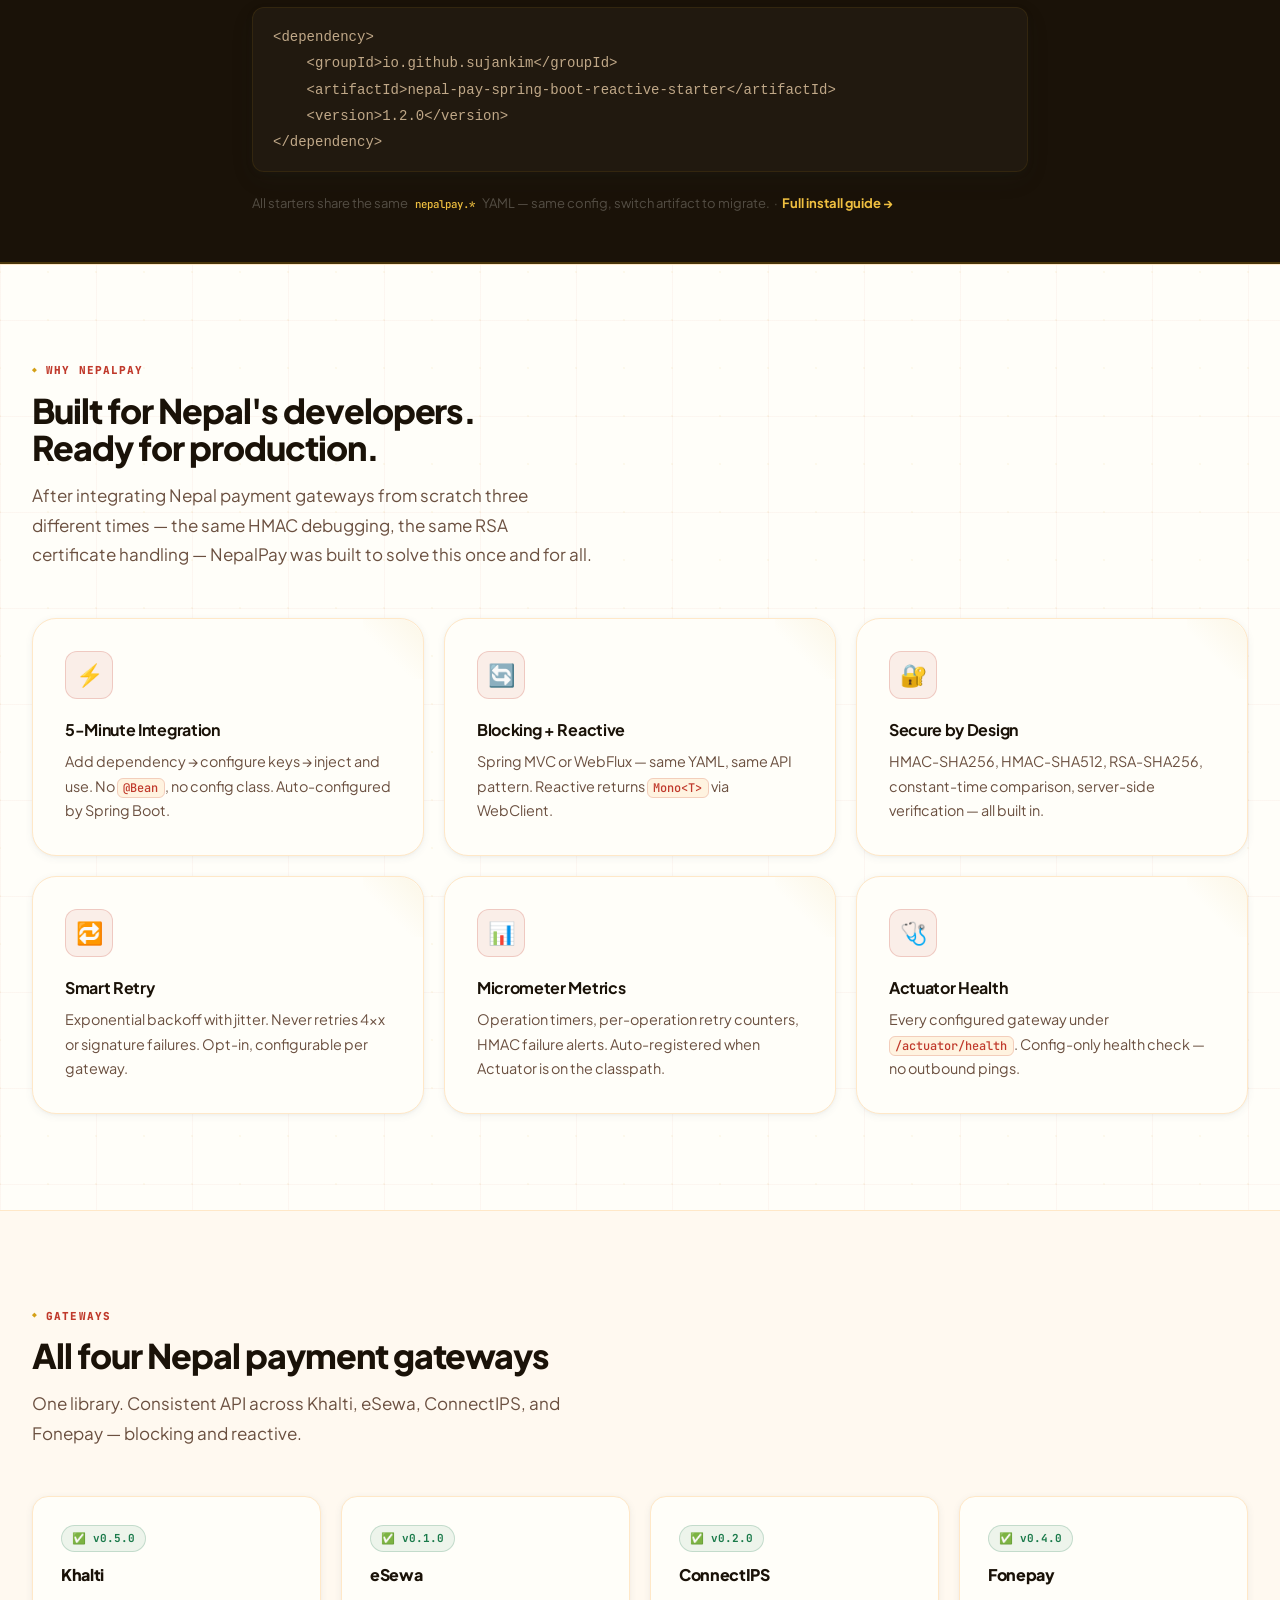
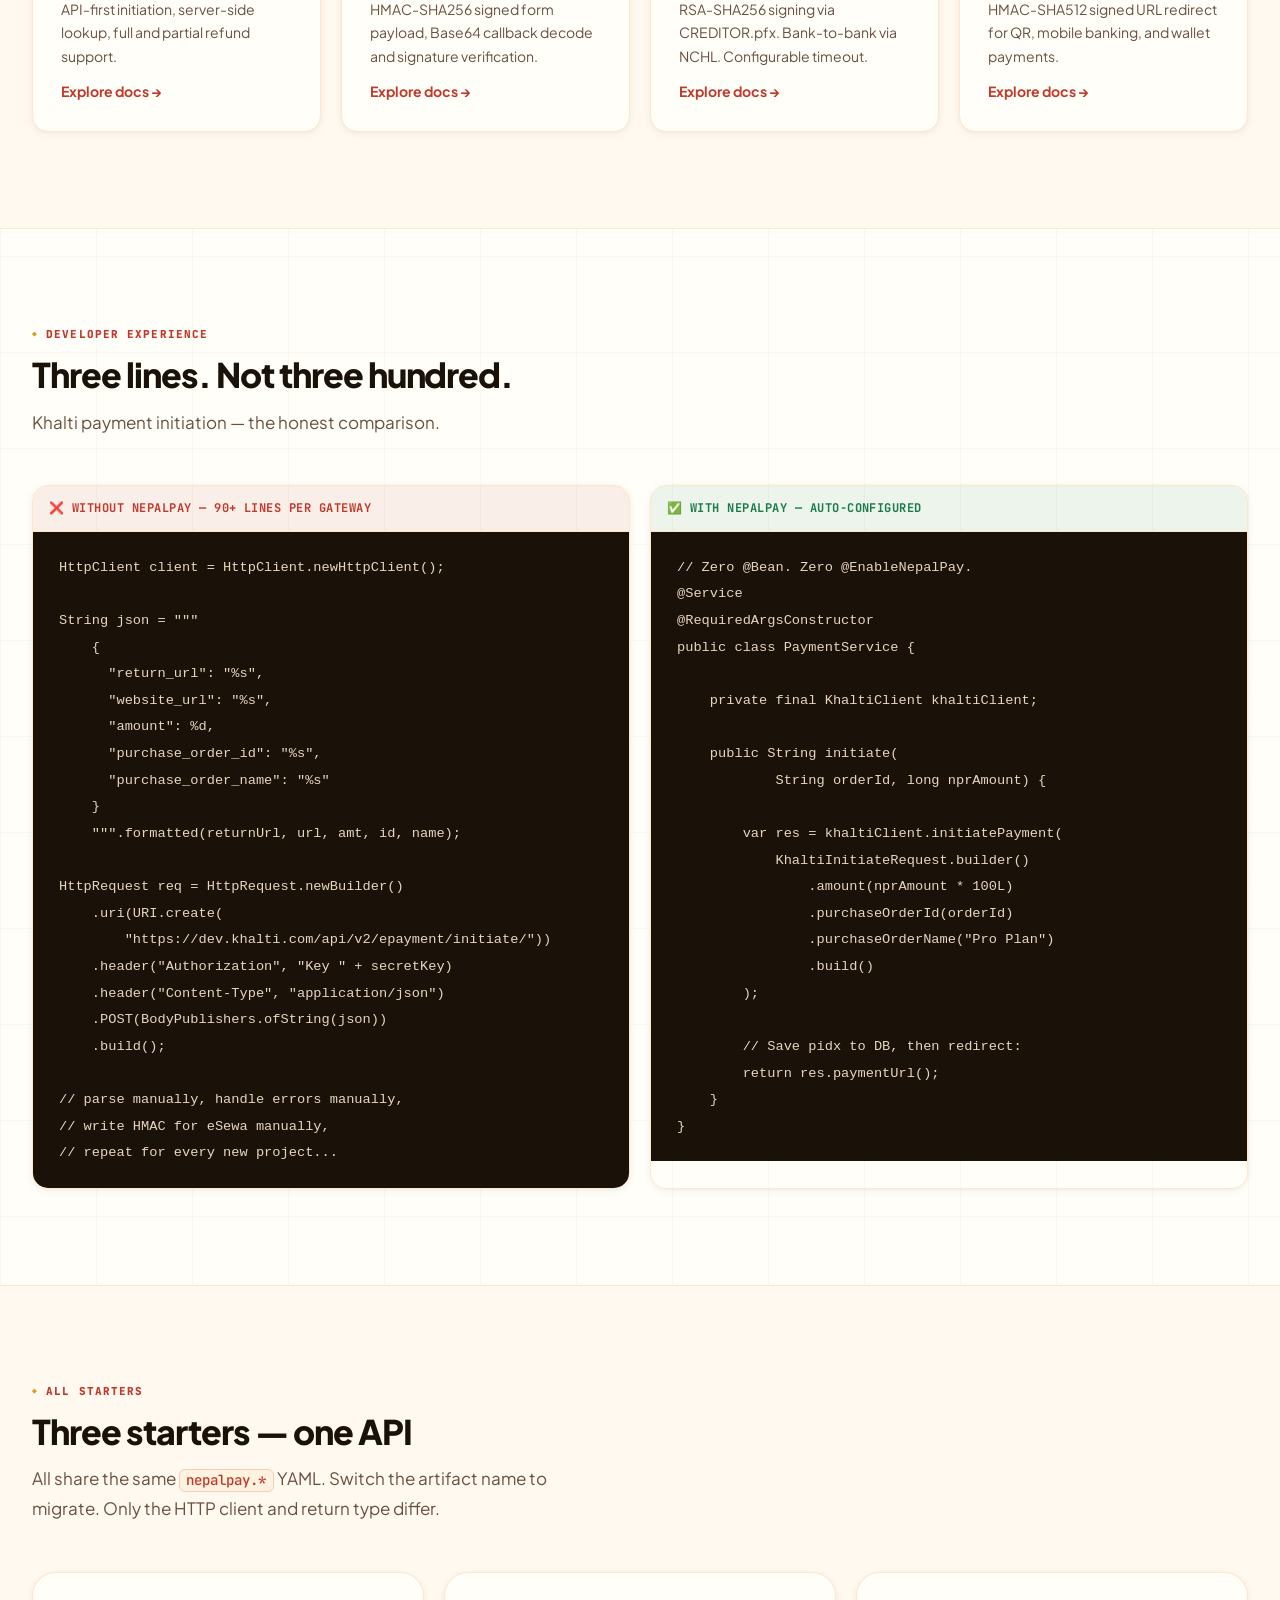
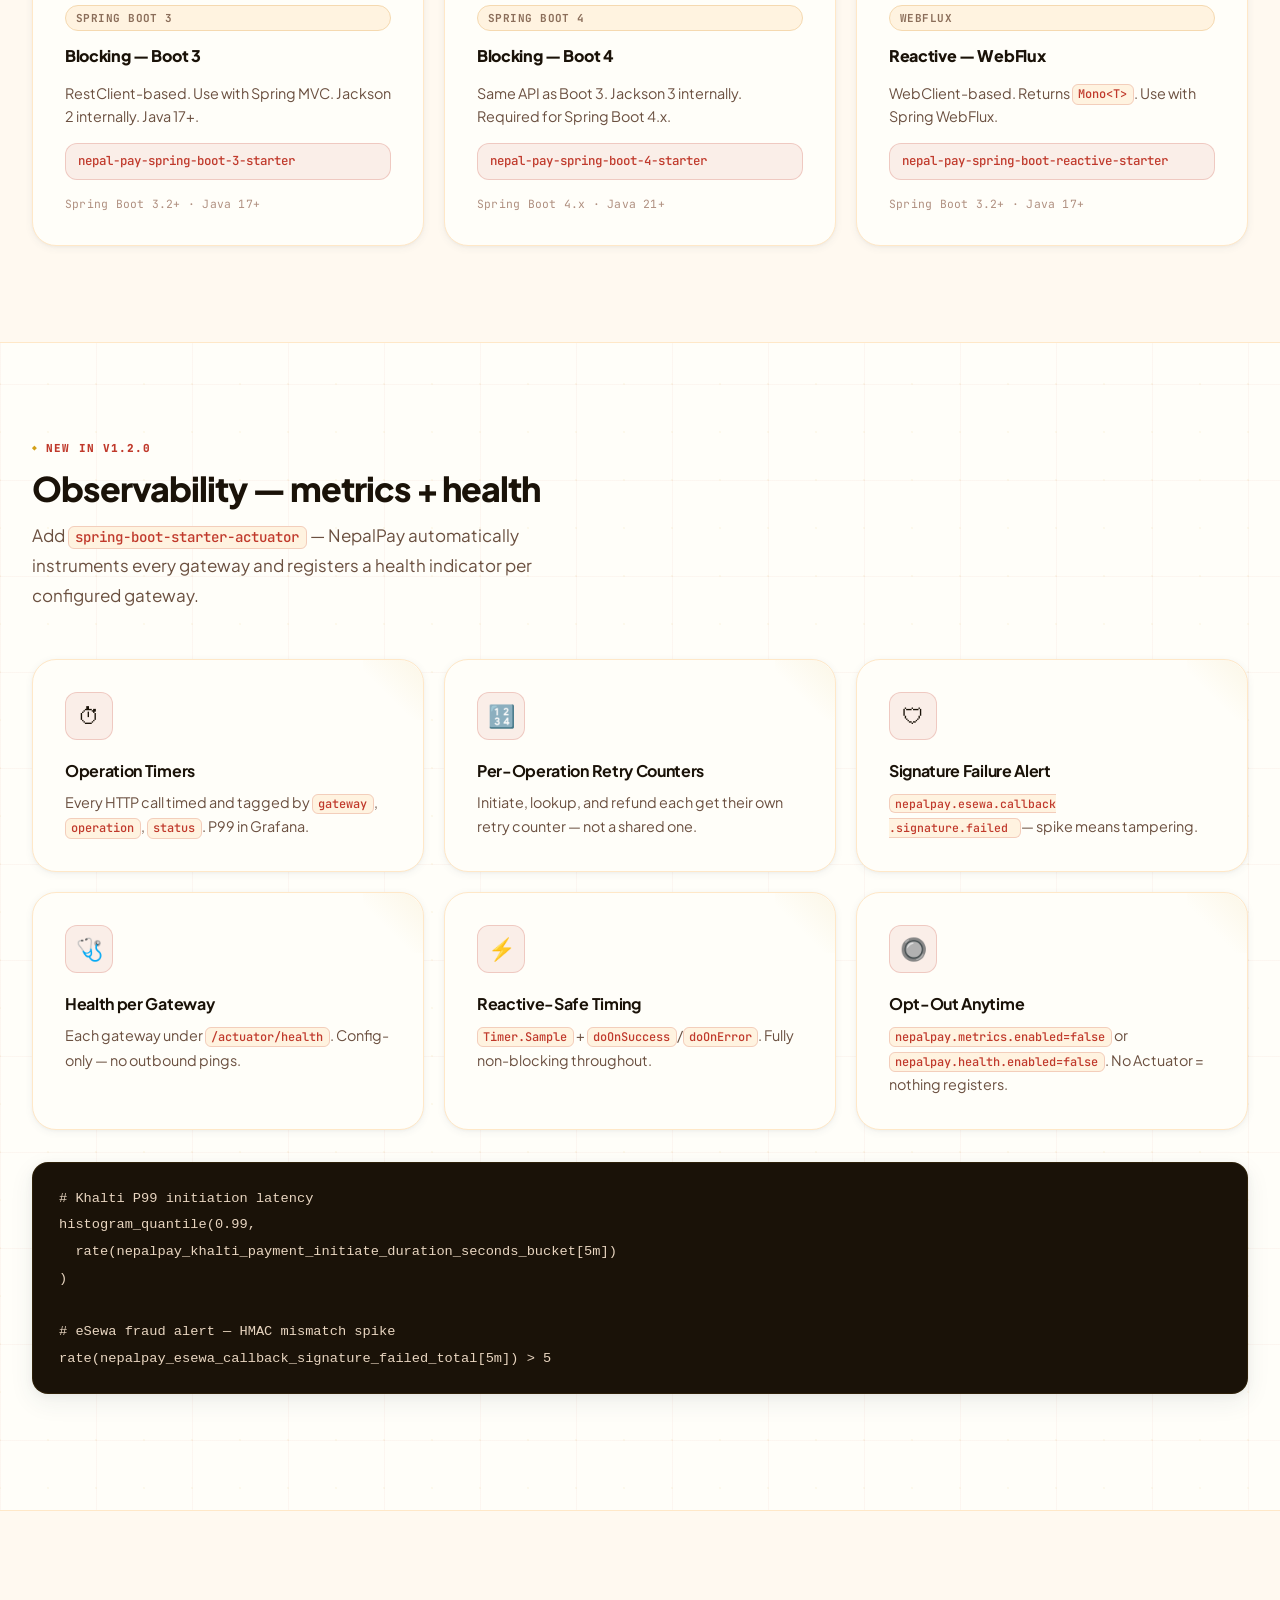
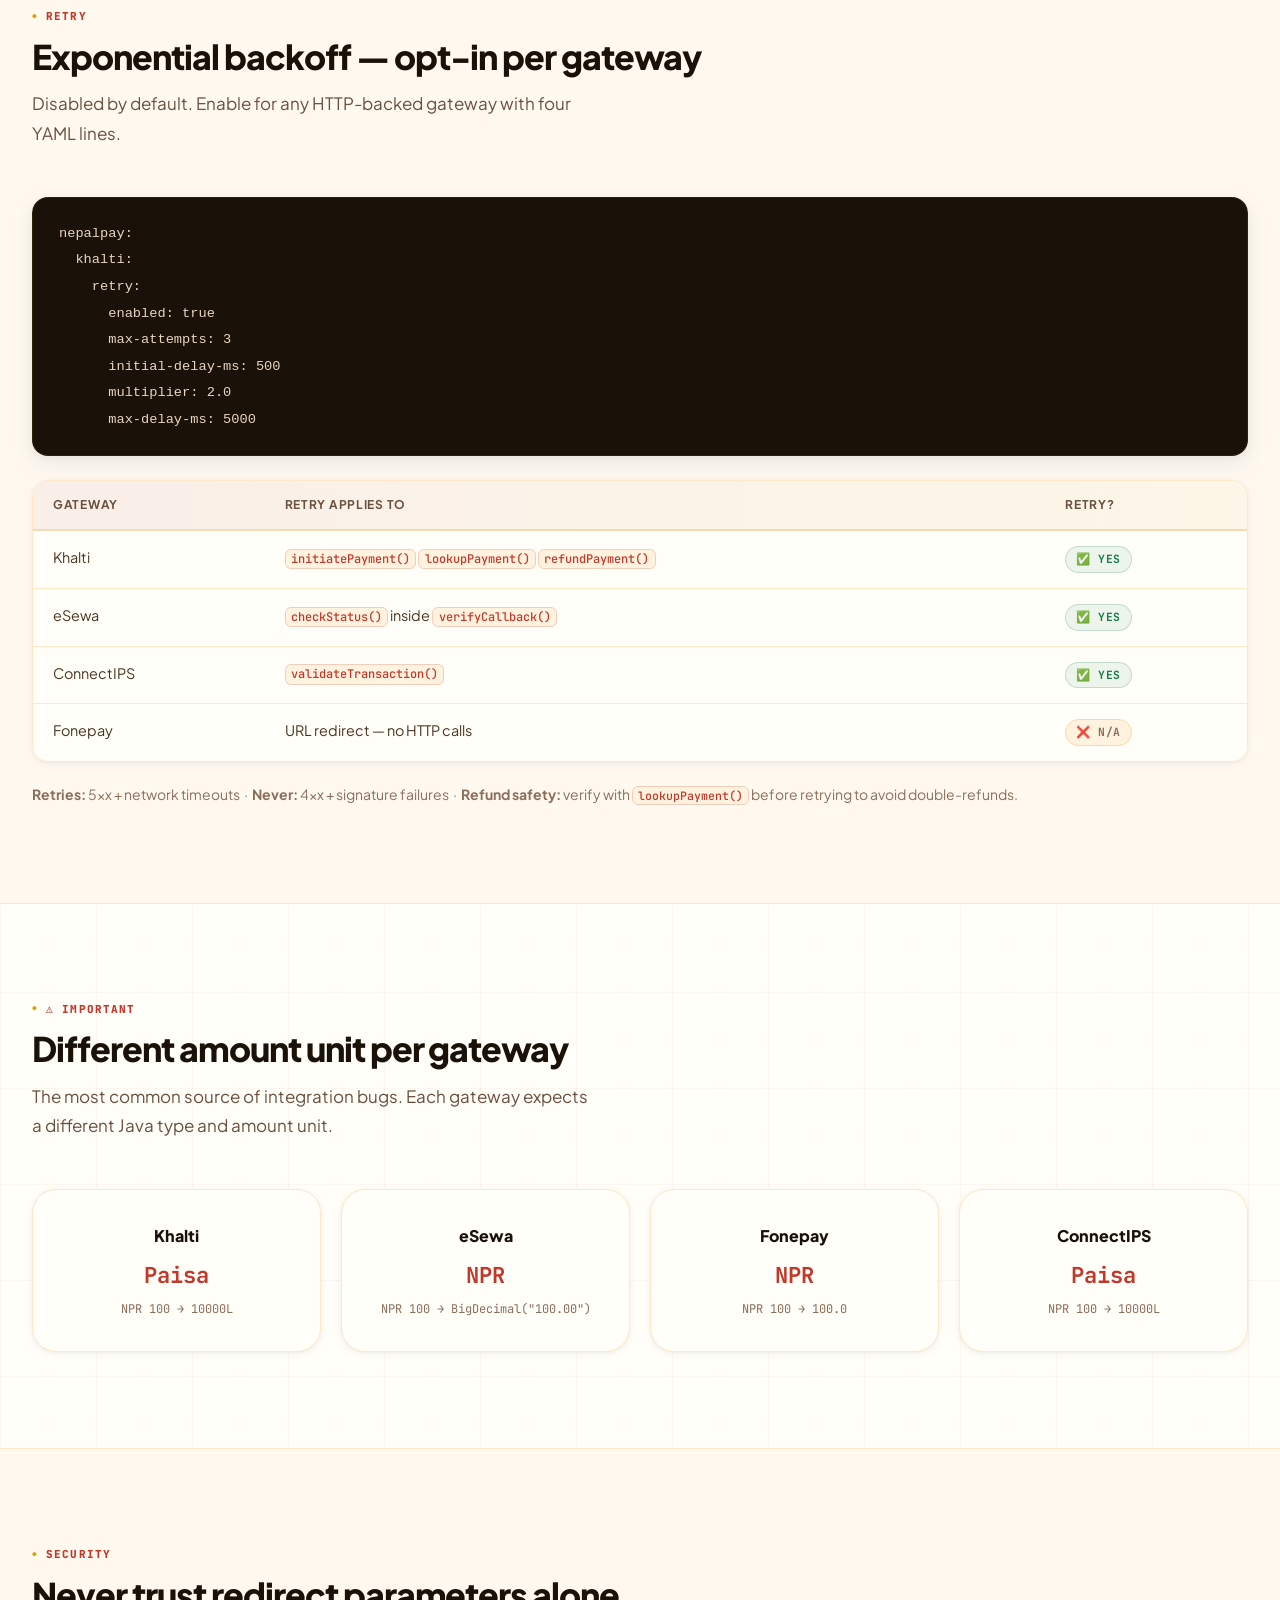
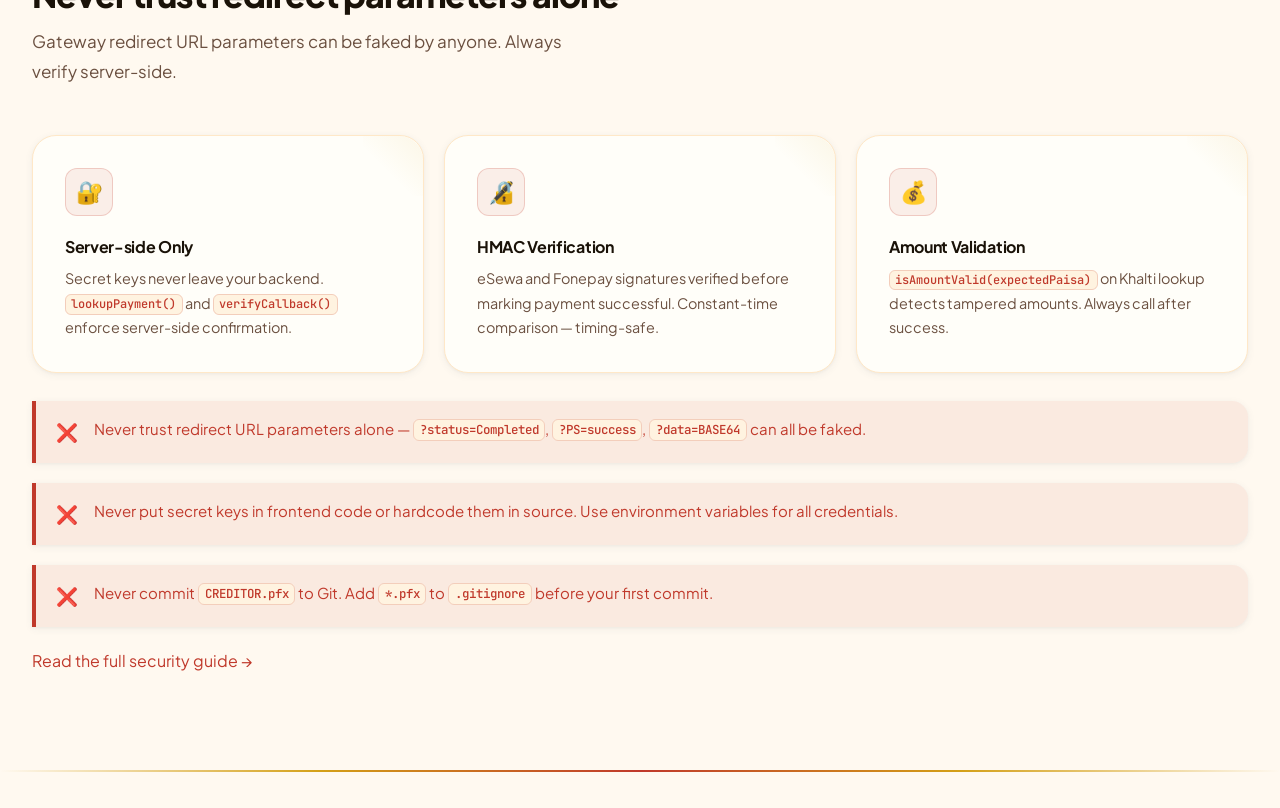
==== commit c6211bfc: "feat(connectips): configurable timeout + docs redesign + Copilot fixes feat: - ConnectIPS timeout no" ====
--- a/docs/index.html
+++ b/docs/index.html
@@ -5,7 +5,7 @@
     <meta name="viewport" content="width=device-width, initial-scale=1.0">
     <title>NepalPay — Spring Boot Starter for Nepal Payments</title>
     <meta name="description"
-          content="The first production-grade Java library for Nepal payment gateways — Khalti, eSewa, ConnectIPS, and Fonepay.">
+          content="The first production-grade Java library for Nepal payment gateways — Khalti, eSewa, ConnectIPS, and Fonepay. Spring Boot 3.2+, 4.x, and WebFlux.">
     <link rel="stylesheet" href="./css/styles.css">
     <script>
         (function () {
@@ -19,7 +19,7 @@
 </head>
 <body>
 
-<!-- ═══ HERO (dark, same structure as 1st docs) ═════ -->
+<!-- ═══ HERO ═══════════════════════════════════════════════════ -->
 <div class="hero">
 
     <nav class="topnav">
@@ -47,35 +47,46 @@
                 </button>
                 <a class="nav-cta"
                    href="https://github.com/sujankim/nepal-pay-spring-boot-starter"
-                   target="_blank" rel="noopener">
-                    GitHub ↗
-                </a>
+                   target="_blank" rel="noopener">GitHub ↗</a>
             </div>
         </div>
     </nav>
 
     <div class="hero-body">
+
         <div class="hero-eyebrow">
             <span class="eyebrow-dot"></span>
-            Spring Boot 3.2+ / 4.x / WebFlux &nbsp;·&nbsp; Java 17+ &nbsp;·&nbsp; MIT License &nbsp;·&nbsp; v1.2.0
-        </div>
-
-        <h1>Nepal Payments<br>
-            <span class="accent">for Spring Boot</span>
+            v1.2.0 — Now on Maven Central
+        </div>
+
+        <h1>
+            Nepal's Payment Gateways.<br>
+            <span class="accent-crimson">One Library.</span>
+            <span class="accent-gold"> Zero Boilerplate.</span>
         </h1>
 
         <p class="hero-sub">
-            The first production-grade Java library for Nepal payment gateways.
-            Khalti, eSewa, ConnectIPS, and Fonepay — with blocking and reactive
-            (WebFlux) support, retry, refund, and security baked in. Zero boilerplate.
+            The first production-grade Java starter for Khalti, eSewa,
+            ConnectIPS, and Fonepay. Blocking, reactive, retry, metrics,
+            and security — trusted by Nepal's developer community.
         </p>
 
         <div class="hero-actions">
-            <a class="btn btn-primary" href="getting-started.html">Get Started →</a>
-            <a class="btn btn-hero"    href="reactive.html">Reactive Docs ⚡</a>
+            <a class="btn btn-gold" href="getting-started.html">
+                Get Started →
+            </a>
+            <a class="btn btn-hero" href="reactive.html">
+                Reactive ⚡
+            </a>
             <a class="btn btn-hero"
                href="https://github.com/sujankim/nepal-pay-spring-boot-starter"
-               target="_blank" rel="noopener">View on GitHub</a>
+               target="_blank" rel="noopener">
+                View on GitHub
+            </a>
+        </div>
+
+        <div class="hero-divider">
+            <div class="hero-divider-symbol">◆ ◆ ◆</div>
         </div>
 
         <div class="hero-stats">
@@ -85,7 +96,7 @@
             </div>
             <div>
                 <div class="hero-stat-n">400+</div>
-                <div class="hero-stat-l">Tests passing</div>
+                <div class="hero-stat-l">Tests</div>
             </div>
             <div>
                 <div class="hero-stat-n">3</div>
@@ -93,18 +104,20 @@
             </div>
             <div>
                 <div class="hero-stat-n">0</div>
-                <div class="hero-stat-l">Config classes needed</div>
-            </div>
-        </div>
-    </div>
-
-</div><!-- /hero -->
-
-<!-- ═══ INSTALL STRIP ════════════════════════════════ -->
+                <div class="hero-stat-l">Config classes</div>
+            </div>
+        </div>
+
+    </div>
+</div>
+
+<!-- ═══ INSTALL ════════════════════════════════════════════════ -->
 <div class="install-strip">
     <div class="install-strip-inner">
         <div class="install-strip-header">
-            <span class="install-strip-title">Quick Install — no &lt;repositories&gt; block needed</span>
+            <span class="install-strip-title">
+                Quick Install — no &lt;repositories&gt; block needed
+            </span>
             <div class="install-tabs">
                 <button class="install-tab-btn active"
                         onclick="switchTab('maven', this)">Maven</button>
@@ -115,7 +128,6 @@
             </div>
         </div>
 
-        <!-- Maven Boot 3 -->
         <div id="tab-maven" class="install-pane active">
             <div class="install-sublabel">Spring Boot 3.2+ (Java 17+)</div>
             <pre class="install-pre"><code>&lt;dependency&gt;
@@ -123,13 +135,13 @@
     &lt;artifactId&gt;nepal-pay-spring-boot-3-starter&lt;/artifactId&gt;
     &lt;version&gt;1.2.0&lt;/version&gt;
 &lt;/dependency&gt;</code></pre>
-            <div class="install-sublabel" style="margin-top:1rem">Spring Boot 4.x (Java 21+)</div>
+            <div class="install-sublabel">Spring Boot 4.x (Java 21+)</div>
             <pre class="install-pre"><code>&lt;dependency&gt;
     &lt;groupId&gt;io.github.sujankim&lt;/groupId&gt;
     &lt;artifactId&gt;nepal-pay-spring-boot-4-starter&lt;/artifactId&gt;
     &lt;version&gt;1.2.0&lt;/version&gt;
 &lt;/dependency&gt;</code></pre>
-            <div class="install-sublabel" style="margin-top:1rem">Spring WebFlux — Reactive (Boot 3.2+)</div>
+            <div class="install-sublabel">Spring WebFlux — Reactive (Boot 3.2+)</div>
             <pre class="install-pre"><code>&lt;dependency&gt;
     &lt;groupId&gt;io.github.sujankim&lt;/groupId&gt;
     &lt;artifactId&gt;nepal-pay-spring-boot-reactive-starter&lt;/artifactId&gt;
@@ -137,147 +149,162 @@
 &lt;/dependency&gt;</code></pre>
         </div>
 
-        <!-- Gradle -->
         <div id="tab-gradle" class="install-pane">
             <div class="install-sublabel">Spring Boot 3.2+</div>
             <pre class="install-pre"><code>implementation 'io.github.sujankim:nepal-pay-spring-boot-3-starter:1.2.0'</code></pre>
-            <div class="install-sublabel" style="margin-top:1rem">Spring Boot 4.x</div>
+            <div class="install-sublabel">Spring Boot 4.x</div>
             <pre class="install-pre"><code>implementation 'io.github.sujankim:nepal-pay-spring-boot-4-starter:1.2.0'</code></pre>
-            <div class="install-sublabel" style="margin-top:1rem">Spring WebFlux — Reactive</div>
+            <div class="install-sublabel">Spring WebFlux — Reactive</div>
             <pre class="install-pre"><code>implementation 'io.github.sujankim:nepal-pay-spring-boot-reactive-starter:1.2.0'</code></pre>
         </div>
 
-        <!-- Kotlin DSL -->
         <div id="tab-kts" class="install-pane">
-            <div class="install-sublabel">Spring Boot 3.2+</div>
+            <div class="install-sublabel">Spring Boot 3.2+ — Blocking</div>
             <pre class="install-pre"><code>implementation("io.github.sujankim:nepal-pay-spring-boot-3-starter:1.2.0")</code></pre>
-            <div class="install-sublabel" style="margin-top:1rem">Spring Boot 4.x</div>
+            <div class="install-sublabel">Spring Boot 4.x — Blocking</div>
             <pre class="install-pre"><code>implementation("io.github.sujankim:nepal-pay-spring-boot-4-starter:1.2.0")</code></pre>
-            <div class="install-sublabel" style="margin-top:1rem">Spring WebFlux — Reactive</div>
+            <div class="install-sublabel">Spring WebFlux — Reactive</div>
             <pre class="install-pre"><code>implementation("io.github.sujankim:nepal-pay-spring-boot-reactive-starter:1.2.0")</code></pre>
         </div>
 
         <p class="install-note">
-            Public API is identical in both blocking starters.
-            &nbsp;·&nbsp; Previously on JitPack as <code style="color:#FDA4AF;background:transparent;border:none">com.github.sujankim</code> — v0.6.0 and earlier still work.
-            &nbsp;·&nbsp; <a href="getting-started.html">Full install guide →</a>
+            All starters share the same
+            <code style="color:#F0C040;background:transparent;border:none">nepalpay.*</code>
+            YAML — same config, switch artifact to migrate.
+            &nbsp;·&nbsp;
+            <a href="getting-started.html">Full install guide →</a>
         </p>
     </div>
 </div>
 
-<!-- ═══ WHY NEPALPAY ═════════════════════════════════ -->
+<!-- ═══ WHY NEPALPAY ══════════════════════════════════════════ -->
+<section class="section section-border">
+    <div class="section-inner">
+        <div class="section-label">Why NepalPay</div>
+        <h2 class="section-title">
+            Built for Nepal's developers.<br>
+            Ready for production.
+        </h2>
+        <p class="section-desc">
+            After integrating Nepal payment gateways from scratch three
+            different times — the same HMAC debugging, the same RSA
+            certificate handling — NepalPay was built to solve
+            this once and for all.
+        </p>
+
+        <div class="features-grid">
+            <div class="feature-card">
+                <div class="feature-icon">⚡</div>
+                <h3>5-Minute Integration</h3>
+                <p>Add dependency → configure keys → inject and use.
+                    No <code>@Bean</code>, no config class.
+                    Auto-configured by Spring Boot.</p>
+            </div>
+            <div class="feature-card">
+                <div class="feature-icon">🔄</div>
+                <h3>Blocking + Reactive</h3>
+                <p>Spring MVC or WebFlux — same YAML,
+                    same API pattern. Reactive returns
+                    <code>Mono&lt;T&gt;</code> via WebClient.</p>
+            </div>
+            <div class="feature-card">
+                <div class="feature-icon">🔐</div>
+                <h3>Secure by Design</h3>
+                <p>HMAC-SHA256, HMAC-SHA512, RSA-SHA256,
+                    constant-time comparison, server-side
+                    verification — all built in.</p>
+            </div>
+            <div class="feature-card">
+                <div class="feature-icon">🔁</div>
+                <h3>Smart Retry</h3>
+                <p>Exponential backoff with jitter.
+                    Never retries 4xx or signature failures.
+                    Opt-in, configurable per gateway.</p>
+            </div>
+            <div class="feature-card">
+                <div class="feature-icon">📊</div>
+                <h3>Micrometer Metrics</h3>
+                <p>Operation timers, per-operation retry counters,
+                    HMAC failure alerts. Auto-registered when
+                    Actuator is on the classpath.</p>
+            </div>
+            <div class="feature-card">
+                <div class="feature-icon">🩺</div>
+                <h3>Actuator Health</h3>
+                <p>Every configured gateway under
+                    <code>/actuator/health</code>.
+                    Config-only health check —
+                    no outbound pings.</p>
+            </div>
+        </div>
+    </div>
+</section>
+
+<!-- ═══ GATEWAYS ══════════════════════════════════════════════ -->
 <section class="section section-alt section-border">
     <div class="section-inner">
-        <div class="section-label">Why NepalPay</div>
-        <h2 class="section-title">Stop writing payment boilerplate</h2>
+        <div class="section-label">Gateways</div>
+        <h2 class="section-title">
+            All four Nepal payment gateways
+        </h2>
         <p class="section-desc">
-            Every project needs payments. None of them should need 500 lines
-            of HMAC signing code — or 200 lines of Reactor pipelines.
-        </p>
-
-        <div class="features-grid">
-            <div class="feature-card">
-                <div class="feature-icon">⚡</div>
-                <h3>5-Minute Setup</h3>
-                <p>Add dependency → configure keys → inject and use.
-                    No <code>@Bean</code>, no config class, no boilerplate at all.
-                    Works the same in blocking and reactive apps.</p>
-            </div>
-            <div class="feature-card">
-                <div class="feature-icon">🔄</div>
-                <h3>Reactive (WebFlux)</h3>
-                <p>New in v1.1.0 — <code>Mono&lt;T&gt;</code> responses via
-                    <code>WebClient</code>. Fully non-blocking for WebFlux apps.
-                    Same YAML config as blocking.</p>
-            </div>
-            <div class="feature-card">
-                <div class="feature-icon">🔐</div>
-                <h3>Secure by Default</h3>
-                <p>HMAC-SHA256, HMAC-SHA512, RSA-SHA256, server-side verification,
-                    constant-time HMAC comparison — all implemented correctly and tested.</p>
-            </div>
-            <div class="feature-card">
-                <div class="feature-icon">🔁</div>
-                <h3>Retry Built In</h3>
-                <p>Exponential backoff with jitter. Blocking uses
-                    <code>Thread.sleep()</code>. Reactive uses
-                    Reactor's <code>Retry.backoff()</code>.
-                    Opt-in, configurable per gateway.</p>
-            </div>
-            <div class="feature-card">
-                <div class="feature-icon">💳</div>
-                <h3>Refund Support</h3>
-                <p>Khalti full and partial refunds supported. More gateways
-                    coming with community contributions.
-                    Blocking and reactive.</p>
-            </div>
-            <div class="feature-card">
-                <div class="feature-icon">🧪</div>
-                <h3>Fully Tested</h3>
-                <p>MockWebServer HTTP tests, StepVerifier reactive tests,
-                    signature correctness, retry behavior. 400+ tests total.</p>
-            </div>
-        </div>
-    </div>
-</section>
-
-<!-- ═══ GATEWAYS ══════════════════════════════════════ -->
-<section class="section section-border">
-    <div class="section-inner">
-        <div class="section-label">Gateways</div>
-        <h2 class="section-title">All major Nepal payment gateways</h2>
-        <p class="section-desc">
-            One library. Four gateways. Consistent API across all of them —
-            in both blocking and reactive flavours.
+            One library. Consistent API across Khalti, eSewa,
+            ConnectIPS, and Fonepay — blocking and reactive.
         </p>
 
         <div class="gateways-grid">
             <a class="gateway-card" href="khalti.html">
                 <div class="gateway-badge">✅ v0.5.0</div>
                 <h3>Khalti</h3>
-                <p>API-first payment initiation, server-side lookup verification,
-                    and full/partial refund support.</p>
-                <span class="gateway-arrow">View docs →</span>
+                <p>API-first initiation, server-side lookup,
+                    full and partial refund support.</p>
+                <span class="gateway-arrow">Explore docs →</span>
             </a>
             <a class="gateway-card" href="esewa.html">
                 <div class="gateway-badge">✅ v0.1.0</div>
                 <h3>eSewa</h3>
-                <p>HMAC-SHA256 signed form payload, Base64 callback decode
-                    and signature verification.</p>
-                <span class="gateway-arrow">View docs →</span>
+                <p>HMAC-SHA256 signed form payload,
+                    Base64 callback decode and
+                    signature verification.</p>
+                <span class="gateway-arrow">Explore docs →</span>
             </a>
             <a class="gateway-card" href="connectips.html">
                 <div class="gateway-badge">✅ v0.2.0</div>
                 <h3>ConnectIPS</h3>
-                <p>RSA-SHA256 digital signing via CREDITOR.pfx certificate.
-                    Direct bank-to-bank via NCHL.</p>
-                <span class="gateway-arrow">View docs →</span>
+                <p>RSA-SHA256 signing via CREDITOR.pfx.
+                    Bank-to-bank via NCHL.
+                    Configurable timeout.</p>
+                <span class="gateway-arrow">Explore docs →</span>
             </a>
             <a class="gateway-card" href="fonepay.html">
                 <div class="gateway-badge">✅ v0.4.0</div>
                 <h3>Fonepay</h3>
-                <p>HMAC-SHA512 signed URL redirect for QR, mobile banking,
+                <p>HMAC-SHA512 signed URL redirect
+                    for QR, mobile banking,
                     and wallet payments.</p>
-                <span class="gateway-arrow">View docs →</span>
+                <span class="gateway-arrow">Explore docs →</span>
             </a>
         </div>
     </div>
 </section>
 
-<!-- ═══ DEVELOPER EXPERIENCE ═════════════════════════ -->
-<section class="section section-alt section-border">
+<!-- ═══ CODE COMPARE ══════════════════════════════════════════ -->
+<section class="section section-border">
     <div class="section-inner">
         <div class="section-label">Developer Experience</div>
-        <h2 class="section-title">Three lines. Not three hundred.</h2>
+        <h2 class="section-title">
+            Three lines. Not three hundred.
+        </h2>
         <p class="section-desc">
-            Compare the same Khalti payment initiation with and without NepalPay.
+            Khalti payment initiation — the honest comparison.
         </p>
 
         <div class="code-compare">
             <div class="code-compare-block">
-                <span class="code-compare-label label-bad">❌ Without NepalPay</span>
-                <pre><code>// 90+ lines of boilerplate per gateway
-HttpClient client = HttpClient.newHttpClient();
+                <div class="code-compare-label label-bad">
+                    ❌ Without NepalPay — 90+ lines per gateway
+                </div>
+                <pre><code>HttpClient client = HttpClient.newHttpClient();
 
 String json = """
     {
@@ -287,7 +314,7 @@
       "purchase_order_id": "%s",
       "purchase_order_name": "%s"
     }
-    """.formatted(returnUrl, url, amount, id, name);
+    """.formatted(returnUrl, url, amt, id, name);
 
 HttpRequest req = HttpRequest.newBuilder()
     .uri(URI.create(
@@ -297,15 +324,15 @@
     .POST(BodyPublishers.ofString(json))
     .build();
 
-// parse response manually...
-// handle errors manually...
-// write HMAC logic for eSewa manually...
-// repeat for every project...</code></pre>
-            </div>
-
+// parse manually, handle errors manually,
+// write HMAC for eSewa manually,
+// repeat for every new project...</code></pre>
+            </div>
             <div class="code-compare-block">
-                <span class="code-compare-label label-good">✅ With NepalPay</span>
-                <pre><code>// Inject — auto-configured, zero setup
+                <div class="code-compare-label label-good">
+                    ✅ With NepalPay — auto-configured
+                </div>
+                <pre><code>// Zero @Bean. Zero @EnableNepalPay.
 @Service
 @RequiredArgsConstructor
 public class PaymentService {
@@ -317,13 +344,13 @@
 
         var res = khaltiClient.initiatePayment(
             KhaltiInitiateRequest.builder()
-                .amount(nprAmount * 100L) // NPR → paisa
+                .amount(nprAmount * 100L)
                 .purchaseOrderId(orderId)
                 .purchaseOrderName("Pro Plan")
                 .build()
         );
 
-        // Save res.pidx() to DB, redirect to:
+        // Save pidx to DB, then redirect:
         return res.paymentUrl();
     }
 }</code></pre>
@@ -332,103 +359,137 @@
     </div>
 </section>
 
-<!-- ═══ STARTERS ══════════════════════════════════════ -->
-<section class="section section-border">
+<!-- ═══ STARTERS ══════════════════════════════════════════════ -->
+<section class="section section-alt section-border">
     <div class="section-inner">
         <div class="section-label">All Starters</div>
-        <h2 class="section-title">Pick the right starter for your app</h2>
+        <h2 class="section-title">
+            Three starters — one API
+        </h2>
         <p class="section-desc">
-            Three starters — one library. All share the same
-            <code>nepalpay.*</code> YAML. Only the HTTP client and return type differ.
+            All share the same <code>nepalpay.*</code> YAML.
+            Switch the artifact name to migrate.
+            Only the HTTP client and return type differ.
         </p>
 
         <div class="starter-table">
             <div class="starter-card">
                 <span class="starter-label">Spring Boot 3</span>
                 <h3>Blocking — Boot 3</h3>
-                <p>RestClient-based. Use with Spring MVC. Jackson 2 internally.</p>
-                <code class="starter-id">nepal-pay-spring-boot-3-starter</code>
+                <p>RestClient-based. Use with Spring MVC.
+                    Jackson 2 internally. Java 17+.</p>
+                <code class="starter-id">
+                    nepal-pay-spring-boot-3-starter
+                </code>
                 <span class="starter-meta">Spring Boot 3.2+ · Java 17+</span>
             </div>
             <div class="starter-card">
                 <span class="starter-label">Spring Boot 4</span>
                 <h3>Blocking — Boot 4</h3>
-                <p>Same API as Boot 3. Uses Jackson 3 internally. Required for Boot 4.x.</p>
-                <code class="starter-id">nepal-pay-spring-boot-4-starter</code>
+                <p>Same API as Boot 3. Jackson 3 internally.
+                    Required for Spring Boot 4.x.</p>
+                <code class="starter-id">
+                    nepal-pay-spring-boot-4-starter
+                </code>
                 <span class="starter-meta">Spring Boot 4.x · Java 21+</span>
             </div>
             <div class="starter-card">
                 <span class="starter-label">WebFlux</span>
                 <h3>Reactive — WebFlux</h3>
-                <p>WebClient-based. Returns <code>Mono&lt;T&gt;</code>. Use with Spring WebFlux.</p>
-                <code class="starter-id">nepal-pay-spring-boot-reactive-starter</code>
+                <p>WebClient-based. Returns
+                    <code>Mono&lt;T&gt;</code>.
+                    Use with Spring WebFlux.</p>
+                <code class="starter-id">
+                    nepal-pay-spring-boot-reactive-starter
+                </code>
                 <span class="starter-meta">Spring Boot 3.2+ · Java 17+</span>
             </div>
         </div>
     </div>
 </section>
 
-<!-- ═══ NEW IN v1.2.0 ═════════════════════════════════ -->
+<!-- ═══ NEW IN v1.2.0 ══════════════════════════════════════════ -->
+<section class="section section-border">
+    <div class="section-inner">
+        <div class="section-label">New in v1.2.0</div>
+        <h2 class="section-title">
+            Observability — metrics + health
+        </h2>
+        <p class="section-desc">
+            Add <code>spring-boot-starter-actuator</code> — NepalPay
+            automatically instruments every gateway and registers
+            a health indicator per configured gateway.
+        </p>
+
+        <div class="features-grid">
+            <div class="feature-card">
+                <div class="feature-icon">⏱</div>
+                <h3>Operation Timers</h3>
+                <p>Every HTTP call timed and tagged by
+                    <code>gateway</code>, <code>operation</code>,
+                    <code>status</code>. P99 in Grafana.</p>
+            </div>
+            <div class="feature-card">
+                <div class="feature-icon">🔢</div>
+                <h3>Per-Operation Retry Counters</h3>
+                <p>Initiate, lookup, and refund each get their
+                    own retry counter — not a shared one.</p>
+            </div>
+            <div class="feature-card">
+                <div class="feature-icon">🛡</div>
+                <h3>Signature Failure Alert</h3>
+                <p>
+                    <code style="font-size:0.8em">
+                        nepalpay.esewa.callback<br>.signature.failed
+                    </code>
+                    — spike means tampering.</p>
+            </div>
+            <div class="feature-card">
+                <div class="feature-icon">🩺</div>
+                <h3>Health per Gateway</h3>
+                <p>Each gateway under
+                    <code>/actuator/health</code>.
+                    Config-only — no outbound pings.</p>
+            </div>
+            <div class="feature-card">
+                <div class="feature-icon">⚡</div>
+                <h3>Reactive-Safe Timing</h3>
+                <p><code>Timer.Sample</code> +
+                    <code>doOnSuccess</code>/<code>doOnError</code>.
+                    Fully non-blocking throughout.</p>
+            </div>
+            <div class="feature-card">
+                <div class="feature-icon">🔘</div>
+                <h3>Opt-Out Anytime</h3>
+                <p><code>nepalpay.metrics.enabled=false</code>
+                    or
+                    <code>nepalpay.health.enabled=false</code>.
+                    No Actuator = nothing registers.</p>
+            </div>
+        </div>
+
+        <div style="margin-top:2rem">
+            <pre><code># Khalti P99 initiation latency
+histogram_quantile(0.99,
+  rate(nepalpay_khalti_payment_initiate_duration_seconds_bucket[5m])
+)
+
+# eSewa fraud alert — HMAC mismatch spike
+rate(nepalpay_esewa_callback_signature_failed_total[5m]) > 5</code></pre>
+        </div>
+    </div>
+</section>
+
+<!-- ═══ RETRY ══════════════════════════════════════════════════ -->
 <section class="section section-alt section-border">
     <div class="section-inner">
-        <div class="section-label">New in v1.2.0</div>
-        <h2 class="section-title">Micrometer metrics + health indicators</h2>
+        <div class="section-label">Retry</div>
+        <h2 class="section-title">
+            Exponential backoff — opt-in per gateway
+        </h2>
         <p class="section-desc">
-            Add <code>spring-boot-starter-actuator</code> — NepalPay automatically
-            records timers, counters, and registers a health indicator per gateway.
-        </p>
-
-        <div class="features-grid">
-            <div class="feature-card">
-                <div class="feature-icon">⏱</div>
-                <h3>Operation Timers</h3>
-                <p>Every HTTP call timed and tagged by <code>gateway</code>,
-                    <code>operation</code>, and <code>status</code>.
-                    Use for latency dashboards in Grafana.</p>
-            </div>
-            <div class="feature-card">
-                <div class="feature-icon">🔢</div>
-                <h3>Retry Counters</h3>
-                <p>Each retry attempt increments a counter per operation.
-                    Shows how often gateway 5xx errors force your app to retry.</p>
-            </div>
-            <div class="feature-card">
-                <div class="feature-icon">🛡</div>
-                <h3>Signature Failure Counter</h3>
-                <p><code>nepalpay.esewa.callback.signature.failed</code> increments
-                    on every HMAC mismatch. Alert on a spike — it means tampering.</p>
-            </div>
-            <div class="feature-card">
-                <div class="feature-icon">🩺</div>
-                <h3>Health per Gateway</h3>
-                <p>Each configured gateway appears as its own component under
-                    <code>/actuator/health</code>. Config-only — no live pings.</p>
-            </div>
-            <div class="feature-card">
-                <div class="feature-icon">⚡</div>
-                <h3>Reactive-Safe Timing</h3>
-                <p>Uses <code>Timer.Sample</code> with
-                    <code>doOnSuccess</code>/<code>doOnError</code> on the Mono.
-                    Fully non-blocking throughout.</p>
-            </div>
-            <div class="feature-card">
-                <div class="feature-icon">🔘</div>
-                <h3>Opt-Out Anytime</h3>
-                <p>Set <code>nepalpay.metrics.enabled=false</code> or
-                    <code>nepalpay.health.enabled=false</code>.
-                    No Actuator on classpath means nothing registers.</p>
-            </div>
-        </div>
-    </div>
-</section>
-
-<!-- ═══ RETRY ═════════════════════════════════════════ -->
-<section class="section section-border">
-    <div class="section-inner">
-        <div class="section-label">Retry with Exponential Backoff</div>
-        <h2 class="section-title">Built-in retry — opt-in per gateway</h2>
-        <p class="section-desc">
-            Retry is disabled by default. Enable it for any HTTP-backed gateway with four YAML lines.
+            Disabled by default. Enable for any HTTP-backed
+            gateway with four YAML lines.
         </p>
 
         <pre><code>nepalpay:
@@ -452,12 +513,17 @@
                 <tbody>
                 <tr>
                     <td>Khalti</td>
-                    <td><code>initiatePayment()</code>, <code>lookupPayment()</code>, <code>refundPayment()</code></td>
+                    <td>
+                        <code>initiatePayment()</code>
+                        <code>lookupPayment()</code>
+                        <code>refundPayment()</code>
+                    </td>
                     <td><span class="pill pill-ok">✅ Yes</span></td>
                 </tr>
                 <tr>
                     <td>eSewa</td>
-                    <td><code>checkStatus()</code> inside <code>verifyCallback()</code></td>
+                    <td><code>checkStatus()</code> inside
+                        <code>verifyCallback()</code></td>
                     <td><span class="pill pill-ok">✅ Yes</span></td>
                 </tr>
                 <tr>
@@ -473,25 +539,26 @@
                 </tbody>
             </table>
         </div>
-        <p style="color:var(--text-3);font-size:0.875rem;margin-top:1rem">
-            <strong>Retries:</strong> 5xx errors and network timeouts &nbsp;·&nbsp;
-            <strong>No retries:</strong> 4xx errors and signature failures
-            &nbsp;·&nbsp;
-            <strong>Note:</strong> Refund retries require idempotency — verify
-            the refund status with <code>lookupPayment()</code> before retrying
+        <p style="color:var(--text-4);font-size:0.875rem;margin-top:1rem;line-height:1.75">
+            <strong>Retries:</strong> 5xx + network timeouts &nbsp;·&nbsp;
+            <strong>Never:</strong> 4xx + signature failures &nbsp;·&nbsp;
+            <strong>Refund safety:</strong> verify with
+            <code>lookupPayment()</code> before retrying
             to avoid double-refunds.
         </p>
     </div>
 </section>
 
-<!-- ═══ AMOUNT UNITS ══════════════════════════════════ -->
-<section class="section section-alt section-border">
+<!-- ═══ AMOUNT UNITS ══════════════════════════════════════════ -->
+<section class="section section-border">
     <div class="section-inner">
-        <div class="section-label">⚠️ Amount Units</div>
-        <h2 class="section-title">Different unit per gateway</h2>
+        <div class="section-label">⚠ Important</div>
+        <h2 class="section-title">
+            Different amount unit per gateway
+        </h2>
         <p class="section-desc">
-            This is the most common source of integration bugs. Each gateway
-            expects a different Java type and unit.
+            The most common source of integration bugs.
+            Each gateway expects a different Java type and amount unit.
         </p>
 
         <div class="amount-grid">
@@ -503,7 +570,9 @@
             <div class="amount-card">
                 <div class="amount-gateway">eSewa</div>
                 <div class="amount-unit">NPR</div>
-                <div class="amount-example">NPR 100 → "100.00"</div>
+                <div class="amount-example">
+                    NPR 100 → BigDecimal("100.00")
+                </div>
             </div>
             <div class="amount-card">
                 <div class="amount-gateway">Fonepay</div>
@@ -519,36 +588,40 @@
     </div>
 </section>
 
-<!-- ═══ SECURITY ══════════════════════════════════════ -->
-<section class="section section-border">
+<!-- ═══ SECURITY ══════════════════════════════════════════════ -->
+<section class="section section-alt section-border">
     <div class="section-inner">
         <div class="section-label">Security</div>
-        <h2 class="section-title">Never trust redirect parameters alone</h2>
+        <h2 class="section-title">
+            Never trust redirect parameters alone
+        </h2>
         <p class="section-desc">
-            Payment gateways redirect users back with URL parameters.
-            These can be faked. Always verify server-side.
+            Gateway redirect URL parameters can be faked by anyone.
+            Always verify server-side.
         </p>
 
         <div class="features-grid">
             <div class="feature-card">
-                <div class="feature-icon">✅</div>
+                <div class="feature-icon">🔐</div>
                 <h3>Server-side Only</h3>
                 <p>Secret keys never leave your backend.
-                    <code>lookupPayment()</code> and <code>verifyCallback()</code>
-                    enforce server-side confirmation.</p>
+                    <code>lookupPayment()</code> and
+                    <code>verifyCallback()</code> enforce
+                    server-side confirmation.</p>
             </div>
             <div class="feature-card">
                 <div class="feature-icon">🔏</div>
                 <h3>HMAC Verification</h3>
-                <p>eSewa and Fonepay callback signatures are always verified
-                    before marking any payment as successful.
-                    Constant-time comparison prevents timing attacks.</p>
+                <p>eSewa and Fonepay signatures verified
+                    before marking payment successful.
+                    Constant-time comparison — timing-safe.</p>
             </div>
             <div class="feature-card">
                 <div class="feature-icon">💰</div>
                 <h3>Amount Validation</h3>
-                <p><code>isAmountValid(expectedPaisa)</code> on Khalti lookup
-                    detects tampered amounts. Always call this after success.</p>
+                <p><code>isAmountValid(expectedPaisa)</code>
+                    on Khalti lookup detects tampered amounts.
+                    Always call after success.</p>
             </div>
         </div>
 
@@ -556,27 +629,32 @@
             <div class="callout callout-danger">
                 <span class="callout-icon">❌</span>
                 <p>Never trust redirect URL parameters alone —
-                    <code>?status=Completed</code>, <code>?PS=success</code>,
-                    <code>?data=BASE64</code> can all be faked.</p>
+                    <code>?status=Completed</code>,
+                    <code>?PS=success</code>,
+                    <code>?data=BASE64</code>
+                    can all be faked.</p>
             </div>
             <div class="callout callout-danger">
                 <span class="callout-icon">❌</span>
-                <p>Never put secret keys in frontend code. Never hardcode credentials in source.
-                    Use environment variables for all real credentials.</p>
+                <p>Never put secret keys in frontend code or
+                    hardcode them in source. Use environment
+                    variables for all credentials.</p>
             </div>
             <div class="callout callout-danger">
                 <span class="callout-icon">❌</span>
                 <p>Never commit <code>CREDITOR.pfx</code> to Git.
-                    Add <code>*.pfx</code> to <code>.gitignore</code> immediately.</p>
-            </div>
-        </div>
+                    Add <code>*.pfx</code> to
+                    <code>.gitignore</code> before your first commit.</p>
+            </div>
+        </div>
+
         <p style="margin-top:1.25rem">
             <a href="security.html">Read the full security guide →</a>
         </p>
     </div>
 </section>
 
-<!-- ═══ FOOTER ════════════════════════════════════════ -->
+<!-- ═══ FOOTER ════════════════════════════════════════════════ -->
 <footer class="footer">
     <div class="footer-inner">
         <a class="footer-brand" href="index.html">🇳🇵 NepalPay</a>
@@ -591,6 +669,8 @@
             <a href="security.html">Security</a>
             <a href="https://github.com/sujankim/nepal-pay-spring-boot-starter"
                target="_blank" rel="noopener">GitHub</a>
+            <a href="https://medium.com/@sujan.lamichhane32"
+               target="_blank" rel="noopener">Blog</a>
             <a href="https://sujanlamichhane.com.np"
                target="_blank" rel="noopener">Author</a>
         </div>
@@ -599,7 +679,6 @@
 </footer>
 
 <script>
-    /* Theme toggle — flash-free IIFE in head already applied theme */
     function toggleTheme() {
         var r = document.documentElement;
         var c = r.getAttribute('data-theme') || 'light';
@@ -608,7 +687,6 @@
         try { localStorage.setItem('np-theme', n); } catch (e) {}
     }
 
-    /* Install tab switcher */
     function switchTab(name, btn) {
         var ps = document.querySelectorAll('.install-pane');
         var bs = document.querySelectorAll('.install-tab-btn');
--- a/docs/css/styles.css
+++ b/docs/css/styles.css
@@ -1,765 +1,1136 @@
-/* ═══════════════════════════════════════════════════
-   NepalPay Docs — Clash Display + Rose accent
-   Same structure as v1 · New identity
-   ═══════════════════════════════════════════════════ */
-
-@import url('https://fonts.googleapis.com/css2?family=Outfit:wght@400;500;600;700;800;900&family=Inter:wght@400;500;600&family=JetBrains+Mono:wght@400;500&display=swap');
-
-/* ── Light tokens ─────────────────────────────────── */
+/* ═══════════════════════════════════════════════════════════════
+   NepalPay Docs — The Heritage Tech
+   Warm · Cultural · Trustworthy · World-Class
+   ═══════════════════════════════════════════════════════════════ */
+
+@import url('https://fonts.googleapis.com/css2?family=Plus+Jakarta+Sans:ital,wght@0,300;0,400;0,500;0,600;0,700;0,800;1,400&family=JetBrains+Mono:wght@400;500;600&display=swap');
+
+/* ══════════════════════════════════════════════════════════════
+   DESIGN TOKENS
+   ══════════════════════════════════════════════════════════════ */
 :root {
-    --brand:        #E11D48;
-    --brand-h:      #BE123C;
-    --brand-s:      #FFF1F2;
-    --brand-b:      #FECDD3;
-    --brand-t:      #9F1239;
-
-    --bg:           #FFFFFF;
-    --bg-2:         #F9FAFB;
-    --bg-3:         #F3F4F6;
-    --surface:      #FFFFFF;
-    --border:       #E5E7EB;
-    --border-2:     #D1D5DB;
-
-    --text:         #111827;
-    --text-2:       #374151;
-    --text-3:       #6B7280;
-    --text-4:       #9CA3AF;
-
-    --ok:           #059669;
-    --ok-s:         #ECFDF5;
-    --ok-b:         #A7F3D0;
-    --bad:          #DC2626;
-    --bad-s:        #FEF2F2;
-    --bad-b:        #FECACA;
-    --warn:         #D97706;
-    --warn-s:       #FFFBEB;
-    --warn-b:       #FDE68A;
-
-    --code:         #0F172A;
-    --code-b:       rgba(255,255,255,0.06);
-    --code-t:       #E2E8F0;
-
-    /* Hero — dark in BOTH modes */
-    --hero-bg:      #0A0010;
-    --hero-bg-2:    #130820;
-    --hero-nav-b:   rgba(255,255,255,0.06);
-
-    --nav-h:        64px;
-    --max:          1280px;
-    --side:         240px;
-    --r:            6px;
-    --r2:           10px;
-    --r3:           14px;
+    /* ── Heritage palette ──────────────────────────────────── */
+    --crimson:          #C0392B;
+    --crimson-rich:     #A93226;
+    --crimson-warm:     #E74C3C;
+    --crimson-soft:     rgba(192,57,43,0.08);
+    --crimson-glow:     rgba(192,57,43,0.15);
+    --crimson-border:   rgba(192,57,43,0.2);
+
+    --gold:             #D4A017;
+    --gold-rich:        #B8860B;
+    --gold-light:       #F0C040;
+    --gold-soft:        rgba(212,160,23,0.08);
+    --gold-border:      rgba(212,160,23,0.25);
+
+    --slate:            #2C3E50;
+    --slate-mid:        #34495E;
+    --slate-light:      #4A6278;
+    --slate-soft:       rgba(44,62,80,0.06);
+    --slate-border:     rgba(44,62,80,0.12);
+
+    /* ── Cream scale — the signature warmth ────────────────── */
+    --cream-0:          #FFFEF9;
+    --cream-50:         #FFF9F0;
+    --cream-100:        #FFF3E0;
+    --cream-200:        #FFE8C8;
+    --cream-300:        #F5D9B0;
+    --cream-400:        #E8C98A;
+
+    /* ── Ink — warm-tinted, never cold grey ────────────────── */
+    --ink-900:          #1A1208;
+    --ink-800:          #2D1E0F;
+    --ink-700:          #4A3520;
+    --ink-600:          #6B5040;
+    --ink-500:          #8B6E5A;
+    --ink-400:          #B09080;
+    --ink-300:          #D4BEB0;
+
+    /* ── Semantic ──────────────────────────────────────────── */
+    --forest:           #1A7A4A;
+    --forest-soft:      rgba(26,122,74,0.08);
+    --forest-border:    rgba(26,122,74,0.2);
+    --ruby:             #C0392B;
+    --ruby-soft:        rgba(192,57,43,0.08);
+    --ruby-border:      rgba(192,57,43,0.2);
+    --saffron:          #D4820A;
+    --saffron-soft:     rgba(212,130,10,0.08);
+    --saffron-border:   rgba(212,130,10,0.2);
+
+    /* ── Surface tokens ────────────────────────────────────── */
+    --bg:               var(--cream-0);
+    --bg-2:             var(--cream-50);
+    --bg-3:             var(--cream-100);
+    --surface:          var(--cream-0);
+    --surface-2:        var(--cream-50);
+    --border:           var(--cream-200);
+    --border-2:         var(--cream-300);
+    --text:             var(--ink-900);
+    --text-2:           var(--ink-700);
+    --text-3:           var(--ink-600);
+    --text-4:           var(--ink-500);
+    --text-5:           var(--ink-400);
+
+    /* ── Hero tokens — LIGHT ───────────────────────────────── */
+    --hero-bg:          #1A1208;
+    --hero-bg-2:        #2D1E0F;
+    --hero-text:        #FFFEF9;
+    --hero-sub:         rgba(255,254,249,0.65);
+    --hero-border:      rgba(212,160,23,0.15);
+    --hero-pill-bg:     rgba(212,160,23,0.12);
+    --hero-pill-border: rgba(212,160,23,0.3);
+    --hero-pill-text:   #F0C040;
+    --hero-nav:         rgba(26,18,8,0.88);
+    --hero-nav-border:  rgba(212,160,23,0.12);
+    --hero-nav-link:    rgba(255,254,249,0.5);
+    --hero-nav-hover:   rgba(255,254,249,0.9);
+    --hero-nav-active:  #F0C040;
+    --hero-nav-active-bg: rgba(212,160,23,0.12);
+    --hero-stat-n:      #FFFEF9;
+    --hero-stat-l:      rgba(255,254,249,0.4);
+    --hero-divider:     rgba(212,160,23,0.12);
+
+    /* ── Mandala pattern colors ────────────────────────────── */
+    --pattern-line:     rgba(192,57,43,0.04);
+    --pattern-dot:      rgba(212,160,23,0.06);
+
+    /* ── Shadows — warm tinted ─────────────────────────────── */
+    --shadow-sm:   0 2px 8px rgba(44,62,80,0.06), 0 1px 3px rgba(44,62,80,0.04);
+    --shadow-md:   0 8px 24px rgba(44,62,80,0.08), 0 2px 8px rgba(44,62,80,0.05);
+    --shadow-lg:   0 16px 48px rgba(44,62,80,0.10), 0 4px 16px rgba(44,62,80,0.06);
+    --shadow-glow: 0 0 0 3px var(--crimson-soft), var(--shadow-md);
+
+    /* ── Code ──────────────────────────────────────────────── */
+    --code-bg:      #1A1208;
+    --code-text:    #E8D5C0;
+    --code-border:  rgba(212,160,23,0.1);
+
+    /* ── Layout ────────────────────────────────────────────── */
+    --nav-h:   64px;
+    --max:     1280px;
+    --side:    256px;
+    --r:       8px;
+    --r2:      12px;
+    --r3:      16px;
+    --r4:      24px;
 
     color-scheme: light;
 }
 
-/* ── Dark tokens ──────────────────────────────────── */
+/* ── Dark tokens ─────────────────────────────────────────────── */
 [data-theme="dark"] {
-    --brand:        #FB7185;
-    --brand-h:      #FDA4AF;
-    --brand-s:      rgba(251,113,133,0.1);
-    --brand-b:      rgba(251,113,133,0.25);
-    --brand-t:      #FECDD3;
-
-    --bg:           #030712;
-    --bg-2:         #0F172A;
-    --bg-3:         #1E293B;
-    --surface:      #0F172A;
-    --border:       #1E293B;
-    --border-2:     #334155;
-
-    --text:         #F9FAFB;
-    --text-2:       #D1D5DB;
-    --text-3:       #6B7280;
-    --text-4:       #4B5563;
-
-    --ok:           #34D399;
-    --ok-s:         rgba(52,211,153,0.08);
-    --ok-b:         rgba(52,211,153,0.22);
-    --bad:          #F87171;
-    --bad-s:        rgba(248,113,113,0.08);
-    --bad-b:        rgba(248,113,113,0.22);
-    --warn:         #FCD34D;
-    --warn-s:       rgba(252,211,77,0.08);
-    --warn-b:       rgba(252,211,77,0.22);
-
-    --code:         #020617;
-    --code-b:       rgba(255,255,255,0.05);
-    --code-t:       #CBD5E1;
+    --cream-0:          #120D06;
+    --cream-50:         #1C150A;
+    --cream-100:        #261C0E;
+    --cream-200:        #332514;
+    --cream-300:        #4A3820;
+    --cream-400:        #5C4830;
+
+    --ink-900:          #FFF9F0;
+    --ink-800:          #F5E8D0;
+    --ink-700:          #E0CDB0;
+    --ink-600:          #C0A888;
+    --ink-500:          #9A8068;
+    --ink-400:          #7A6050;
+    --ink-300:          #5A4838;
+
+    --crimson:          #E05A4A;
+    --crimson-rich:     #C84836;
+    --crimson-warm:     #F07060;
+    --crimson-soft:     rgba(224,90,74,0.1);
+    --crimson-glow:     rgba(224,90,74,0.18);
+    --crimson-border:   rgba(224,90,74,0.25);
+
+    --gold:             #E8B824;
+    --gold-rich:        #CC9F18;
+    --gold-light:       #F8D060;
+    --gold-soft:        rgba(232,184,36,0.1);
+    --gold-border:      rgba(232,184,36,0.25);
+
+    --forest:           #2ECC71;
+    --forest-soft:      rgba(46,204,113,0.08);
+    --forest-border:    rgba(46,204,113,0.2);
+    --ruby:             #E05A4A;
+    --ruby-soft:        rgba(224,90,74,0.08);
+    --ruby-border:      rgba(224,90,74,0.22);
+    --saffron:          #E8A020;
+    --saffron-soft:     rgba(232,160,32,0.08);
+    --saffron-border:   rgba(232,160,32,0.22);
+
+    --hero-bg:          #0A0704;
+    --hero-bg-2:        #120D06;
+    --hero-text:        #FFF9F0;
+    --hero-sub:         rgba(255,249,240,0.6);
+    --hero-border:      rgba(232,184,36,0.12);
+    --hero-pill-bg:     rgba(232,184,36,0.1);
+    --hero-pill-border: rgba(232,184,36,0.25);
+    --hero-pill-text:   #F8D060;
+    --hero-nav:         rgba(10,7,4,0.9);
+    --hero-nav-border:  rgba(232,184,36,0.1);
+    --hero-nav-link:    rgba(255,249,240,0.4);
+    --hero-nav-hover:   rgba(255,249,240,0.85);
+    --hero-nav-active:  #F8D060;
+    --hero-nav-active-bg: rgba(232,184,36,0.1);
+    --hero-stat-n:      #FFF9F0;
+    --hero-stat-l:      rgba(255,249,240,0.35);
+    --hero-divider:     rgba(232,184,36,0.1);
+
+    --pattern-line:     rgba(224,90,74,0.04);
+    --pattern-dot:      rgba(232,184,36,0.05);
+
+    --shadow-sm:   0 2px 8px rgba(0,0,0,0.3);
+    --shadow-md:   0 8px 24px rgba(0,0,0,0.35);
+    --shadow-lg:   0 16px 48px rgba(0,0,0,0.4);
+    --shadow-glow: 0 0 0 3px var(--crimson-soft), var(--shadow-md);
 
     color-scheme: dark;
 }
 
-/* ── Reset ────────────────────────────────────────── */
+/* ══════════════════════════════════════════════════════════════
+   BASE — Mandala dot pattern background
+   ══════════════════════════════════════════════════════════════ */
 *, *::before, *::after { box-sizing: border-box; margin: 0; padding: 0; }
 
 html {
     font-size: 16px;
     scroll-behavior: smooth;
-    scroll-padding-top: calc(var(--nav-h) + 20px);
+    scroll-padding-top: calc(var(--nav-h) + 24px);
 }
 
 body {
-    font-family: Inter, -apple-system, BlinkMacSystemFont, sans-serif;
+    font-family: 'Plus Jakarta Sans', -apple-system, BlinkMacSystemFont, sans-serif;
     background: var(--bg);
     color: var(--text);
-    line-height: 1.65;
+    line-height: 1.7;
     -webkit-font-smoothing: antialiased;
-    transition: background-color 0.2s, color 0.2s;
-}
-
-a { color: var(--brand); text-decoration: none; }
-a:hover { color: var(--brand-h); text-decoration: underline; }
-
-/* ── Type ─────────────────────────────────────────── */
-h1, h2, h3 { font-family: 'Outfit', sans-serif; color: var(--text); }
-h4          { font-family: Inter, sans-serif; }
-
-h1 { font-size: 3.25rem; font-weight: 900; line-height: 1.08; letter-spacing: -0.045em; }
-h2 { font-size: 1.875rem; font-weight: 700; line-height: 1.2; letter-spacing: -0.03em; }
-h3 { font-size: 1.0625rem; font-weight: 700; line-height: 1.4; }
-h4 { font-size: 0.6875rem; font-weight: 600; text-transform: uppercase; letter-spacing: 0.1em; color: var(--text-4); }
-
-/* ── Inline code ──────────────────────────────────── */
+    transition: background-color 0.25s, color 0.25s;
+    /* Geometric mandala-inspired background */
+    background-image:
+        /* Outer ring dots */
+            radial-gradient(circle, var(--pattern-dot) 1.5px, transparent 1.5px),
+                /* Inner cross lines */
+            linear-gradient(var(--pattern-line) 1px, transparent 1px),
+            linear-gradient(90deg, var(--pattern-line) 1px, transparent 1px);
+    background-size:
+            48px 48px,
+            96px 96px,
+            96px 96px;
+    background-position:
+            24px 24px,
+            0 0,
+            0 0;
+}
+
+a { color: var(--crimson); text-decoration: none; }
+a:hover {
+    color: var(--crimson-rich);
+    text-decoration: underline;
+    text-underline-offset: 3px;
+}
+
+/* ── Typography ─────────────────────────────────────────────── */
+h1, h2, h3, h4 {
+    font-family: 'Plus Jakarta Sans', sans-serif;
+    color: var(--text);
+    letter-spacing: -0.02em;
+}
+h1 {
+    font-size: clamp(2.5rem, 5.5vw, 4rem);
+    font-weight: 800;
+    line-height: 1.08;
+    letter-spacing: -0.035em;
+}
+h2 {
+    font-size: 2rem;
+    font-weight: 800;
+    line-height: 1.15;
+    letter-spacing: -0.025em;
+}
+h3 { font-size: 1.125rem; font-weight: 700; line-height: 1.4; }
+h4 {
+    font-size: 0.6875rem; font-weight: 700;
+    text-transform: uppercase; letter-spacing: 0.1em;
+    color: var(--text-4);
+}
+
+/* Heritage decorative rule */
+.heritage-rule {
+    display: flex; align-items: center; gap: 12px;
+    margin-bottom: 1.5rem;
+}
+.heritage-rule::before,
+.heritage-rule::after {
+    content: '';
+    flex: 1; height: 1px;
+    background: linear-gradient(90deg,
+    transparent,
+    var(--gold-border),
+    var(--crimson-border),
+    var(--gold-border),
+    transparent
+    );
+}
+.heritage-rule-diamond {
+    width: 8px; height: 8px;
+    background: var(--gold);
+    transform: rotate(45deg);
+    flex-shrink: 0;
+}
+
+/* ── Inline code ────────────────────────────────────────────── */
 :not(pre) > code {
     font-family: 'JetBrains Mono', monospace;
-    font-size: 0.84em; font-weight: 500;
-    background: var(--bg-2); color: var(--brand);
-    padding: 0.1em 0.42em; border-radius: 4px;
-    border: 1px solid var(--border);
-}
-
-/* ── Code blocks ──────────────────────────────────── */
+    font-size: 0.83em; font-weight: 500;
+    background: var(--bg-3);
+    color: var(--crimson);
+    padding: 0.1em 0.45em;
+    border-radius: 6px;
+    border: 1px solid var(--crimson-border);
+}
+
+/* ── Code blocks ────────────────────────────────────────────── */
 pre {
-    background: var(--code); color: var(--code-t);
-    border-radius: var(--r2); padding: 1.25rem 1.5rem;
+    background: var(--code-bg);
+    color: var(--code-text);
+    border-radius: var(--r3);
+    padding: 1.375rem 1.625rem;
     overflow-x: auto;
     font-family: 'JetBrains Mono', monospace;
-    font-size: 0.875rem; line-height: 1.8;
-    margin: 1rem 0; border: 1px solid var(--code-b);
-}
-pre code { background: none; border: none; padding: 0; color: inherit; font-size: inherit; font-weight: 400; }
+    font-size: 0.855rem; line-height: 1.8;
+    margin: 1.25rem 0;
+    border: 1px solid var(--code-border);
+    box-shadow: var(--shadow-md);
+}
+pre code {
+    background: none; border: none; padding: 0;
+    color: inherit; font-size: inherit; font-weight: 400;
+}
 
 ::-webkit-scrollbar       { width: 5px; height: 5px; }
-::-webkit-scrollbar-track { background: transparent; }
-::-webkit-scrollbar-thumb { background: var(--border-2); border-radius: 99px; }
-
-/* ══════════════════════════════════════════════════════
-   HERO SECTION — dark, always, same as 1st docs
-   ══════════════════════════════════════════════════════ */
-.hero {
-    background:
-            radial-gradient(ellipse 80% 60% at 20% -10%, rgba(225,29,72,0.4) 0%, transparent 50%),
-            radial-gradient(ellipse 60% 50% at 80% 110%, rgba(225,29,72,0.15) 0%, transparent 50%),
-            radial-gradient(ellipse 40% 40% at 90% 20%, rgba(251,113,133,0.1) 0%, transparent 40%),
-            linear-gradient(175deg, #0A0010 0%, #130820 50%, #0A0A1A 100%);
-    color: white;
-    overflow: hidden;
-}
-
-/* ── Nav inside hero ───── */
+::-webkit-scrollbar-track { background: var(--cream-100); border-radius: 99px; }
+::-webkit-scrollbar-thumb { background: var(--cream-400); border-radius: 99px; }
+
+/* ══════════════════════════════════════════════════════════════
+   NAVIGATION — Warm glass
+   ══════════════════════════════════════════════════════════════ */
 .topnav {
     height: var(--nav-h);
-    background: rgba(10,0,16,0.8);
-    border-bottom: 1px solid var(--hero-nav-b);
-    backdrop-filter: blur(12px);
-    -webkit-backdrop-filter: blur(12px);
-    position: sticky;
-    top: 0;
-    z-index: 100;
+    background: var(--hero-nav);
+    border-bottom: 1px solid var(--hero-nav-border);
+    position: sticky; top: 0; z-index: 100;
+    backdrop-filter: blur(20px);
+    -webkit-backdrop-filter: blur(20px);
+    transition: background 0.25s, border-color 0.25s;
+}
+.page-nav .topnav {
+    background: color-mix(in srgb, var(--bg) 94%, transparent);
+    border-bottom-color: var(--border);
+    box-shadow: var(--shadow-sm);
 }
 
 .topnav-inner {
-    max-width: var(--max);
-    margin: 0 auto;
-    padding: 0 2rem;
-    height: 100%;
-    display: flex;
-    align-items: center;
-    gap: 2rem;
-}
-
-/* When not on hero page, nav is white */
-.page-nav .topnav {
-    background: var(--surface);
-    border-bottom: 1px solid var(--border);
-    backdrop-filter: none;
-}
-
+    max-width: var(--max); margin: 0 auto;
+    padding: 0 2rem; height: 100%;
+    display: flex; align-items: center; gap: 1.5rem;
+}
+
+/* Brand */
 .nav-brand {
-    display: flex;
-    align-items: center;
-    gap: 9px;
-    text-decoration: none !important;
-    flex-shrink: 0;
-}
-
-.nav-brand-flag { font-size: 1.2rem; line-height: 1; }
-
+    display: flex; align-items: center; gap: 10px;
+    text-decoration: none !important; flex-shrink: 0;
+}
+.nav-brand-flag { font-size: 1.25rem; line-height: 1; }
 .nav-brand-name {
-    font-family: 'Outfit', sans-serif;
     font-size: 1rem; font-weight: 800;
-    color: white; letter-spacing: -0.02em;
-}
-
+    color: var(--hero-text);
+    letter-spacing: -0.025em;
+    transition: color 0.2s;
+}
 .page-nav .nav-brand-name { color: var(--text); }
 
+/* Links */
 .nav-links {
     display: flex; align-items: center;
     gap: 2px; flex: 1;
     overflow-x: auto; scrollbar-width: none;
 }
 .nav-links::-webkit-scrollbar { display: none; }
-
 .nav-links a {
-    color: rgba(255,255,255,0.55);
-    font-size: 0.875rem; font-weight: 500;
-    padding: 6px 10px; border-radius: var(--r);
-    white-space: nowrap; transition: color 0.15s, background 0.15s;
+    color: var(--hero-nav-link);
+    font-size: 0.875rem; font-weight: 600;
+    padding: 6px 12px;
+    border-radius: var(--r);
+    white-space: nowrap;
+    transition: color 0.15s, background 0.15s;
     text-decoration: none !important;
 }
-.nav-links a:hover  { color: white; background: rgba(255,255,255,0.08); }
-.nav-links a.active { color: #FDA4AF; background: rgba(251,113,133,0.15); font-weight: 600; }
-
-.page-nav .nav-links a       { color: var(--text-3); }
-.page-nav .nav-links a:hover { color: var(--text); background: var(--bg-2); }
-.page-nav .nav-links a.active{ color: var(--brand); background: var(--brand-s); }
-
-.nav-right { display: flex; align-items: center; gap: 8px; margin-left: auto; flex-shrink: 0; }
+.nav-links a:hover {
+    color: var(--hero-nav-hover);
+    background: var(--hero-pill-bg);
+}
+.nav-links a.active {
+    color: var(--hero-nav-active);
+    background: var(--hero-nav-active-bg);
+    font-weight: 700;
+}
+.page-nav .nav-links a       { color: var(--text-4); }
+.page-nav .nav-links a:hover { color: var(--text); background: var(--bg-3); }
+.page-nav .nav-links a.active{
+    color: var(--crimson);
+    background: var(--crimson-soft);
+}
+
+/* Right */
+.nav-right {
+    display: flex; align-items: center;
+    gap: 8px; margin-left: auto; flex-shrink: 0;
+}
 
 /* Theme toggle */
 .theme-toggle {
-    width: 34px; height: 34px;
+    width: 36px; height: 36px;
     display: flex; align-items: center; justify-content: center;
-    border-radius: var(--r);
-    border: 1px solid rgba(255,255,255,0.15);
-    background: rgba(255,255,255,0.08);
-    cursor: pointer; font-size: 0.875rem; color: rgba(255,255,255,0.7);
-    transition: background 0.15s; user-select: none;
-    line-height: 1; flex-shrink: 0;
-}
-.theme-toggle:hover { background: rgba(255,255,255,0.15); color: white; }
-
+    border-radius: var(--r2);
+    border: 1px solid var(--hero-pill-border);
+    background: var(--hero-pill-bg);
+    cursor: pointer; font-size: 0.875rem;
+    color: var(--hero-pill-text);
+    transition: all 0.15s; user-select: none; flex-shrink: 0;
+}
+.theme-toggle:hover {
+    background: var(--gold-soft);
+    border-color: var(--gold-border);
+    color: var(--gold-light);
+}
 .page-nav .theme-toggle {
-    border-color: var(--border);
-    background: var(--bg-2);
-    color: var(--text-3);
+    border-color: var(--border); background: var(--surface-2); color: var(--text-4);
 }
 .page-nav .theme-toggle:hover { background: var(--bg-3); color: var(--text); }
 
-/* CSS icon swap */
 .i-sun  { display: none; }
 .i-moon { display: block; }
 [data-theme="dark"] .i-sun  { display: block; }
 [data-theme="dark"] .i-moon { display: none; }
 
+/* CTA */
 .nav-cta {
     display: flex; align-items: center; gap: 6px;
     font-size: 0.8125rem; font-weight: 700;
-    color: white;
-    padding: 7px 16px; border-radius: var(--r);
-    border: 1px solid rgba(255,255,255,0.2);
-    background: rgba(255,255,255,0.08);
+    color: var(--hero-pill-text);
+    padding: 7px 16px; border-radius: var(--r2);
+    border: 1px solid var(--hero-pill-border);
+    background: var(--hero-pill-bg);
     white-space: nowrap; text-decoration: none !important;
-    transition: background 0.15s;
-}
-.nav-cta:hover { background: rgba(255,255,255,0.15); color: white; }
-
+    transition: all 0.15s;
+}
+.nav-cta:hover {
+    background: rgba(212,160,23,0.2);
+    border-color: var(--gold-border);
+    color: var(--gold-light);
+}
 .page-nav .nav-cta {
-    border-color: var(--border);
-    background: var(--surface);
-    color: var(--text-2);
-}
-.page-nav .nav-cta:hover { background: var(--bg-2); color: var(--text); }
-
-/* ── Hero body ─────────────────────────────────────── */
+    border-color: var(--border); background: var(--surface-2); color: var(--text-2);
+}
+.page-nav .nav-cta:hover { background: var(--bg-3); color: var(--crimson); }
+
+/* ══════════════════════════════════════════════════════════════
+   HERO — Full dark, warm, cultural
+   ══════════════════════════════════════════════════════════════ */
+.hero {
+    background: var(--hero-bg);
+    position: relative; overflow: hidden;
+    border-bottom: 1px solid var(--hero-border);
+    /* Mandala ambient glow */
+    background-image:
+            radial-gradient(ellipse 120% 80% at 50% 100%,
+            rgba(212,160,23,0.06) 0%, transparent 60%),
+            radial-gradient(ellipse 60% 40% at 10% 20%,
+            rgba(192,57,43,0.08) 0%, transparent 50%),
+            radial-gradient(ellipse 60% 40% at 90% 20%,
+            rgba(192,57,43,0.06) 0%, transparent 50%);
+    transition: background-color 0.25s;
+}
+
+/* Mandala ring decoration — pure CSS */
+.hero::before {
+    content: '';
+    position: absolute;
+    top: 50%; left: 50%;
+    transform: translate(-50%, -50%);
+    width: 800px; height: 800px;
+    border-radius: 50%;
+    border: 1px solid rgba(212,160,23,0.06);
+    pointer-events: none;
+}
+.hero::after {
+    content: '';
+    position: absolute;
+    top: 50%; left: 50%;
+    transform: translate(-50%, -50%);
+    width: 600px; height: 600px;
+    border-radius: 50%;
+    border: 1px solid rgba(192,57,43,0.05);
+    pointer-events: none;
+}
+
 .hero-body {
-    max-width: 1000px;
+    max-width: 800px;
     margin: 0 auto;
     padding: 7rem 2rem 6rem;
     text-align: center;
-}
-
-/* Eyebrow pill */
+    position: relative; z-index: 1;
+}
+
+/* Heritage badge */
 .hero-eyebrow {
-    display: inline-flex;
-    align-items: center; gap: 8px;
-    padding: 5px 14px;
-    background: rgba(255,255,255,0.07);
-    border: 1px solid rgba(255,255,255,0.12);
-    border-radius: 99px;
-    font-size: 0.8rem; font-weight: 600;
-    color: #FDA4AF;
-    letter-spacing: 0.03em;
+    display: inline-flex; align-items: center; gap: 10px;
+    padding: 6px 16px;
+    background: var(--hero-pill-bg);
+    border: 1px solid var(--hero-pill-border);
+    border-radius: 999px;
+    font-size: 0.75rem; font-weight: 700;
+    color: var(--hero-pill-text);
+    letter-spacing: 0.06em; text-transform: uppercase;
     margin-bottom: 2rem;
     font-family: 'JetBrains Mono', monospace;
-}
-
+    transition: all 0.25s;
+}
 .eyebrow-dot {
-    width: 6px; height: 6px;
-    border-radius: 50%;
-    background: var(--brand);
-    animation: pulse 2s ease-in-out infinite;
-    flex-shrink: 0;
-}
-@keyframes pulse { 0%, 100% { opacity: 1; } 50% { opacity: 0.3; } }
-
-/* Hero heading */
+    width: 6px; height: 6px; border-radius: 50%;
+    background: var(--gold); flex-shrink: 0;
+    animation: glow-pulse 2s ease-in-out infinite;
+}
+@keyframes glow-pulse {
+    0%, 100% { opacity: 1; box-shadow: 0 0 0 0 rgba(212,160,23,0.4); }
+    50%       { opacity: 0.7; box-shadow: 0 0 0 4px rgba(212,160,23,0); }
+}
+
+/* Heading */
 .hero h1 {
-    color: white;
+    color: var(--hero-text);
     margin-bottom: 1.5rem;
-    font-size: clamp(2.5rem, 7vw, 4.5rem);
-}
-
-.hero h1 .accent {
-    background: linear-gradient(135deg, #FB7185, #FCA5A5, #FDA4AF);
-    -webkit-background-clip: text;
-    -webkit-text-fill-color: transparent;
-    background-clip: text;
-}
-
-/* Hero sub */
+    transition: color 0.25s;
+}
+.hero h1 .accent-crimson { color: var(--crimson-warm); }
+.hero h1 .accent-gold    { color: var(--gold-light); }
+
+/* Sub */
 .hero-sub {
-    font-size: 1.125rem;
-    color: #94A3B8;
-    max-width: 700px;
-    margin: 0 auto 2.5rem;
-    line-height: 1.72;
-}
-
-/* Hero actions */
+    font-size: 1.125rem; color: var(--hero-sub);
+    max-width: 580px; margin: 0 auto 2.5rem;
+    line-height: 1.75; transition: color 0.25s;
+}
+
+/* Actions */
 .hero-actions {
     display: flex; gap: 12px;
     justify-content: center; flex-wrap: wrap;
-    margin-bottom: 4rem;
-}
-
-/* Hero stats */
+    margin-bottom: 4.5rem;
+}
+
+/* Heritage divider */
+.hero-divider {
+    display: flex; align-items: center; gap: 16px;
+    margin-bottom: 2.5rem;
+}
+.hero-divider::before,
+.hero-divider::after {
+    content: '';
+    flex: 1; height: 1px;
+    background: linear-gradient(90deg,
+    transparent,
+    var(--hero-divider),
+    transparent
+    );
+}
+.hero-divider-symbol {
+    color: var(--gold-light);
+    font-size: 1rem; opacity: 0.6;
+    letter-spacing: 4px;
+}
+
+/* Stats */
 .hero-stats {
     display: grid;
     grid-template-columns: repeat(4, 1fr);
-    gap: 1.5rem;
-    max-width: 750px;
-    margin: 0 auto;
-    padding-top: 3rem;
-    border-top: 1px solid rgba(255,255,255,0.07);
-}
-
+    gap: 0;
+    max-width: 640px; margin: 0 auto;
+    padding-top: 2.5rem;
+    border-top: 1px solid var(--hero-divider);
+    position: relative;
+}
+.hero-stats::before {
+    content: '◆';
+    position: absolute;
+    top: -0.6rem; left: 50%;
+    transform: translateX(-50%);
+    color: var(--gold);
+    font-size: 0.75rem;
+    background: var(--hero-bg);
+    padding: 0 8px;
+}
 .hero-stat-n {
-    font-family: 'Outfit', sans-serif;
-    font-size: 1.875rem; font-weight: 900;
-    color: white; letter-spacing: -0.04em; line-height: 1;
-    margin-bottom: 4px;
-}
-.hero-stat-l { font-size: 0.8rem; color: #64748B; font-weight: 500; }
-
-/* ══════════════════════════════════════════════════════
-   BUTTONS
-   ══════════════════════════════════════════════════════ */
+    font-size: 2.25rem; font-weight: 800;
+    color: var(--hero-stat-n);
+    letter-spacing: -0.04em; line-height: 1;
+    margin-bottom: 6px; transition: color 0.25s;
+}
+.hero-stat-l {
+    font-size: 0.75rem; color: var(--hero-stat-l);
+    font-weight: 600; letter-spacing: 0.04em;
+    transition: color 0.25s;
+}
+
+/* ══════════════════════════════════════════════════════════════
+   BUTTONS — Heritage style
+   ══════════════════════════════════════════════════════════════ */
 .btn {
-    display: inline-flex; align-items: center; gap: 6px;
-    padding: 10px 20px; border-radius: var(--r2);
-    font-family: 'Outfit', sans-serif;
-    font-size: 0.9375rem; font-weight: 700;
+    display: inline-flex; align-items: center; gap: 7px;
+    padding: 11px 24px; border-radius: 999px;
+    font-family: 'Plus Jakarta Sans', sans-serif;
+    font-size: 0.9rem; font-weight: 700;
     cursor: pointer; border: none;
     text-decoration: none !important;
-    line-height: 1; white-space: nowrap; transition: all 0.15s;
-}
-
-.btn-primary { background: var(--brand); color: white; }
-.btn-primary:hover { background: var(--brand-h); color: white; }
-
+    line-height: 1; white-space: nowrap;
+    transition: all 0.2s; letter-spacing: -0.01em;
+}
+.btn-primary {
+    background: var(--crimson); color: #FFFEF9;
+    box-shadow: 0 4px 16px rgba(192,57,43,0.35);
+}
+.btn-primary:hover {
+    background: var(--crimson-rich); color: #FFFEF9;
+    box-shadow: 0 6px 24px rgba(192,57,43,0.45);
+    transform: translateY(-1px);
+}
 .btn-hero {
-    background: rgba(255,255,255,0.1);
-    color: white;
-    border: 1px solid rgba(255,255,255,0.18);
-}
-.btn-hero:hover { background: rgba(255,255,255,0.18); color: white; }
-
+    background: rgba(255,254,249,0.08);
+    color: rgba(255,254,249,0.85);
+    border: 1px solid rgba(255,254,249,0.15);
+}
+.btn-hero:hover {
+    background: rgba(212,160,23,0.15);
+    border-color: var(--gold-border);
+    color: var(--gold-light);
+}
+.btn-gold {
+    background: var(--gold); color: var(--ink-900);
+    box-shadow: 0 4px 16px rgba(212,160,23,0.35);
+}
+.btn-gold:hover {
+    background: var(--gold-rich); color: var(--ink-900);
+    transform: translateY(-1px);
+}
 .btn-outline {
-    background: var(--surface); color: var(--text);
-    border: 1px solid var(--border);
-}
-.btn-outline:hover { background: var(--bg-2); color: var(--text); }
-
-/* ══════════════════════════════════════════════════════
-   INSTALL STRIP — dark background
-   ══════════════════════════════════════════════════════ */
+    background: var(--surface); color: var(--text-2);
+    border: 1.5px solid var(--border-2);
+    box-shadow: var(--shadow-sm);
+}
+.btn-outline:hover { background: var(--bg-2); color: var(--crimson); border-color: var(--crimson-border); }
+
+/* ══════════════════════════════════════════════════════════════
+   INSTALL STRIP — Heritage dark
+   ══════════════════════════════════════════════════════════════ */
 .install-strip {
-    background: #0D0D0D;
-    border-top: 1px solid rgba(255,255,255,0.05);
-    border-bottom: 1px solid rgba(255,255,255,0.05);
-    padding: 0;
-}
-
-.install-strip-inner {
-    max-width: 860px;
-    margin: 0 auto;
-    padding: 3rem 2rem;
-}
-
+    background: var(--code-bg);
+    border-top: 2px solid var(--gold-border);
+    border-bottom: 2px solid var(--gold-border);
+}
+.install-strip-inner { max-width: 840px; margin: 0 auto; padding: 3rem 2rem; }
 .install-strip-header {
     display: flex; align-items: center;
     justify-content: space-between;
-    margin-bottom: 1.25rem; flex-wrap: wrap; gap: 12px;
-}
-
+    margin-bottom: 1.5rem; flex-wrap: wrap; gap: 12px;
+}
 .install-strip-title {
     font-size: 0.6875rem; font-weight: 700;
-    color: #52525B; text-transform: uppercase; letter-spacing: 0.1em;
-    font-family: 'JetBrains Mono', monospace;
-}
-
-/* Tab group */
-.install-tabs { display: flex; gap: 4px; flex-wrap: wrap; }
-
+    color: rgba(240,192,64,0.5);
+    text-transform: uppercase; letter-spacing: 0.1em;
+    font-family: 'JetBrains Mono', monospace;
+}
+.install-tabs { display: flex; gap: 4px; }
 .install-tab-btn {
-    padding: 4px 11px;
-    background: rgba(255,255,255,0.04);
-    border: 1px solid rgba(255,255,255,0.08);
-    border-radius: var(--r);
-    color: #71717A; font-family: Inter, sans-serif;
-    font-size: 0.78rem; font-weight: 700;
+    padding: 5px 14px;
+    background: rgba(255,254,249,0.04);
+    border: 1px solid rgba(255,254,249,0.07);
+    border-radius: 999px;
+    color: rgba(255,254,249,0.35);
+    font-family: 'Plus Jakarta Sans', sans-serif;
+    font-size: 0.8rem; font-weight: 600;
     cursor: pointer; transition: all 0.15s;
 }
-.install-tab-btn:hover { color: #D4D4D8; background: rgba(255,255,255,0.08); }
-.install-tab-btn.active { background: rgba(225,29,72,0.2); border-color: rgba(225,29,72,0.4); color: #FDA4AF; }
-
+.install-tab-btn:hover { color: rgba(255,254,249,0.75); background: rgba(255,254,249,0.07); }
+.install-tab-btn.active {
+    background: rgba(212,160,23,0.15);
+    border-color: rgba(212,160,23,0.35);
+    color: var(--gold-light);
+}
 .install-pane        { display: none; }
 .install-pane.active { display: block; }
-
 .install-sublabel {
     font-family: 'JetBrains Mono', monospace;
-    font-size: 0.6875rem; color: #52525B;
+    font-size: 0.6875rem; color: rgba(240,192,64,0.4);
     text-transform: uppercase; letter-spacing: 0.08em;
-    margin-bottom: 8px; margin-top: 18px;
+    margin-bottom: 8px; margin-top: 20px;
 }
 .install-sublabel:first-child { margin-top: 0; }
-
-/* THE CODE BLOCK — proper <pre><code> with entities */
 .install-pre {
-    background: #161616;
-    border: 1px solid rgba(255,255,255,0.07);
-    border-radius: var(--r2);
-    padding: 1rem 1.25rem;
+    background: rgba(255,254,249,0.03);
+    border: 1px solid rgba(212,160,23,0.1);
+    border-radius: var(--r2); padding: 1rem 1.25rem;
     font-family: 'JetBrains Mono', monospace;
     font-size: 0.875rem; line-height: 1.8;
-    color: #A1A1AA; overflow-x: auto; margin: 0;
+    color: #C0A888; overflow-x: auto; margin: 0;
 }
 .install-pre code {
     background: none; border: none; padding: 0;
     color: inherit; font-size: inherit; font-weight: 400;
 }
-
 .install-note {
-    margin-top: 1rem; font-size: 0.8125rem; color: #52525B;
-    font-family: Inter, sans-serif;
-}
-.install-note a { color: #FDA4AF; font-weight: 600; }
+    margin-top: 1.25rem; font-size: 0.8125rem;
+    color: rgba(255,254,249,0.25);
+}
+.install-note a { color: var(--gold-light); font-weight: 700; }
 .install-note a:hover { text-decoration: underline; }
 
-/* ══════════════════════════════════════════════════════
-   SECTIONS
-   ══════════════════════════════════════════════════════ */
+/* ══════════════════════════════════════════════════════════════
+   SECTIONS — Heritage chapter breaks
+   ══════════════════════════════════════════════════════════════ */
 .section { padding: 6rem 0; }
-
-.section-inner {
-    max-width: var(--max); margin: 0 auto; padding: 0 2rem;
-}
-
+.section-inner { max-width: var(--max); margin: 0 auto; padding: 0 2rem; }
 .section-alt { background: var(--bg-2); }
 .section-border { border-top: 1px solid var(--border); }
 
 .section-label {
-    font-size: 0.75rem; font-weight: 800;
+    font-size: 0.6875rem; font-weight: 800;
     letter-spacing: 0.1em; text-transform: uppercase;
-    color: var(--brand); margin-bottom: 0.75rem;
-    font-family: 'JetBrains Mono', monospace;
-}
-
+    color: var(--crimson); margin-bottom: 0.75rem;
+    font-family: 'JetBrains Mono', monospace;
+    display: flex; align-items: center; gap: 8px;
+}
+.section-label::before {
+    content: '◆';
+    color: var(--gold); font-size: 0.5rem;
+}
 .section-title {
-    font-family: 'Outfit', sans-serif;
-    font-size: 2.25rem; font-weight: 700;
-    letter-spacing: -0.03em; margin-bottom: 0.75rem;
-    line-height: 1.2;
-}
-
+    font-size: 2.125rem; font-weight: 800;
+    letter-spacing: -0.03em;
+    margin-bottom: 0.875rem; line-height: 1.1;
+}
 .section-desc {
     color: var(--text-3); font-size: 1.0625rem;
-    max-width: 600px; margin-bottom: 3rem; line-height: 1.7;
-}
-
-/* ══════════════════════════════════════════════════════
-   FEATURE CARDS GRID
-   ══════════════════════════════════════════════════════ */
+    max-width: 560px; margin-bottom: 3rem; line-height: 1.75;
+}
+
+/* Heritage section divider */
+.section-divider {
+    display: flex; align-items: center; gap: 12px;
+    margin: 4rem 0;
+}
+.section-divider::before,
+.section-divider::after {
+    content: '';
+    flex: 1; height: 1px;
+    background: linear-gradient(90deg,
+    transparent,
+    var(--border-2),
+    transparent
+    );
+}
+.section-divider-mark {
+    color: var(--gold); font-size: 0.75rem;
+    letter-spacing: 6px; opacity: 0.5;
+}
+
+/* ══════════════════════════════════════════════════════════════
+   FEATURE CARDS — Soft, rounded, warm shadow
+   ══════════════════════════════════════════════════════════════ */
 .features-grid {
     display: grid;
     grid-template-columns: repeat(3, 1fr);
     gap: 1.25rem;
 }
-
 .feature-card {
-    background: var(--surface); border: 1px solid var(--border);
-    border-radius: var(--r3); padding: 2rem;
-    transition: border-color 0.2s, box-shadow 0.2s;
+    padding: 2rem;
+    background: var(--surface);
+    border: 1.5px solid var(--border);
+    border-radius: var(--r4);
+    box-shadow: var(--shadow-sm);
+    transition: all 0.25s;
     position: relative; overflow: hidden;
 }
-
+/* Heritage corner accent */
 .feature-card::before {
     content: '';
-    position: absolute; top: 0; left: 0; right: 0; height: 2px;
-    background: linear-gradient(90deg, var(--brand), transparent);
-    opacity: 0; transition: opacity 0.2s;
-}
-
-.feature-card:hover { border-color: var(--brand-b); box-shadow: 0 4px 16px rgba(225,29,72,0.08); }
-.feature-card:hover::before { opacity: 1; }
+    position: absolute; top: 0; right: 0;
+    width: 60px; height: 60px;
+    background: linear-gradient(
+            225deg,
+            var(--gold-soft) 0%,
+            transparent 60%
+    );
+    border-radius: 0 var(--r4) 0 0;
+    transition: opacity 0.25s;
+}
+.feature-card:hover {
+    border-color: var(--crimson-border);
+    box-shadow: var(--shadow-glow);
+    transform: translateY(-2px);
+}
+[data-theme="dark"] .feature-card { background: var(--bg-2); }
 
 .feature-icon {
-    width: 44px; height: 44px;
-    background: var(--brand-s); border: 1px solid var(--brand-b);
-    border-radius: var(--r2); display: flex; align-items: center;
-    justify-content: center; font-size: 1.25rem; margin-bottom: 1.25rem;
-}
-
-.feature-card h3 { font-size: 1rem; margin-bottom: 0.5rem; }
-.feature-card p  { color: var(--text-3); font-size: 0.875rem; line-height: 1.65; margin: 0; }
-
-/* ══════════════════════════════════════════════════════
-   GATEWAY CARDS
-   ══════════════════════════════════════════════════════ */
-.gateways-grid { display: grid; grid-template-columns: repeat(4, 1fr); gap: 1.25rem; }
-
+    width: 48px; height: 48px;
+    background: var(--crimson-soft);
+    border: 1.5px solid var(--crimson-border);
+    border-radius: var(--r2);
+    display: flex; align-items: center; justify-content: center;
+    font-size: 1.375rem;
+    margin-bottom: 1.25rem;
+}
+.feature-card h3 {
+    font-size: 1rem; font-weight: 700;
+    margin-bottom: 0.5rem;
+}
+.feature-card p { color: var(--text-3); font-size: 0.9rem; line-height: 1.7; margin: 0; }
+
+/* ══════════════════════════════════════════════════════════════
+   GATEWAY CARDS — Heritage bordered, gold accent
+   ══════════════════════════════════════════════════════════════ */
+.gateways-grid {
+    display: grid;
+    grid-template-columns: repeat(4, 1fr);
+    gap: 1.25rem;
+}
 .gateway-card {
-    background: var(--surface); border: 1.5px solid var(--border);
-    border-radius: var(--r3); padding: 1.75rem;
+    padding: 1.75rem;
     display: flex; flex-direction: column; gap: 0.75rem;
     color: var(--text); text-decoration: none !important;
-    transition: all 0.2s; position: relative;
+    background: var(--surface);
+    border: 1.5px solid var(--border);
+    border-radius: var(--r3);
+    box-shadow: var(--shadow-sm);
+    transition: all 0.25s;
+    position: relative; overflow: hidden;
+}
+.gateway-card::after {
+    content: '';
+    position: absolute; bottom: 0; left: 0; right: 0;
+    height: 3px;
+    background: linear-gradient(90deg,
+    var(--crimson),
+    var(--gold),
+    var(--crimson)
+    );
+    opacity: 0; transition: opacity 0.25s;
 }
 .gateway-card:hover {
-    border-color: var(--brand);
-    box-shadow: 0 0 0 3px var(--brand-s), 0 4px 16px rgba(0,0,0,0.08);
-    color: var(--text);
-}
+    border-color: var(--gold-border);
+    color: var(--text); transform: translateY(-3px);
+    box-shadow: var(--shadow-lg);
+}
+.gateway-card:hover::after { opacity: 1; }
+[data-theme="dark"] .gateway-card { background: var(--bg-2); }
 
 .gateway-badge {
     display: inline-flex; align-items: center; gap: 4px;
-    padding: 2px 8px; border-radius: 99px;
-    font-size: 0.72rem; font-weight: 700; width: fit-content;
-    background: var(--ok-s); color: var(--ok); border: 1px solid var(--ok-b);
-    font-family: 'JetBrains Mono', monospace;
-}
-
-.gateway-card h3 { font-size: 1.125rem; }
-.gateway-card p  { color: var(--text-3); font-size: 0.875rem; line-height: 1.6; flex: 1; margin: 0; }
-
+    padding: 3px 10px; border-radius: 999px;
+    font-size: 0.6875rem; font-weight: 700;
+    width: fit-content;
+    background: var(--forest-soft); color: var(--forest);
+    border: 1px solid var(--forest-border);
+    font-family: 'JetBrains Mono', monospace;
+}
+.gateway-card h3 { font-size: 1rem; font-weight: 800; }
+.gateway-card p  {
+    color: var(--text-3); font-size: 0.875rem;
+    line-height: 1.65; flex: 1; margin: 0;
+}
 .gateway-arrow {
-    color: var(--brand); font-weight: 700; font-size: 0.875rem;
-    display: flex; align-items: center; gap: 4px; transition: gap 0.15s;
-}
-.gateway-card:hover .gateway-arrow { gap: 8px; }
-
-/* ══════════════════════════════════════════════════════
-   CODE COMPARE
-   ══════════════════════════════════════════════════════ */
-.code-compare { display: grid; grid-template-columns: 1fr 1fr; gap: 1.5rem; }
-
-
+    color: var(--crimson); font-size: 0.875rem; font-weight: 700;
+    display: flex; align-items: center; gap: 4px;
+    transition: gap 0.2s;
+}
+.gateway-card:hover .gateway-arrow { gap: 8px; color: var(--gold); }
+
+/* ══════════════════════════════════════════════════════════════
+   CODE COMPARE — Heritage split
+   ══════════════════════════════════════════════════════════════ */
+.code-compare {
+    display: grid;
+    grid-template-columns: 1fr 1fr;
+    gap: 1.25rem;
+}
+.code-compare-block {
+    border: 1.5px solid var(--border);
+    border-radius: var(--r3);
+    overflow: hidden;
+    box-shadow: var(--shadow-sm);
+}
 .code-compare-label {
-    display: inline-flex; align-items: center; gap: 6px;
-    padding: 5px 12px;
-    border-radius: var(--r2) var(--r2) 0 0;
-    font-size: 0.78rem; font-weight: 800;
-}
-
-.label-bad  { background: var(--bad-s);  color: var(--bad); }
-.label-good { background: var(--ok-s);   color: var(--ok); }
-
-.code-compare-block pre { border-radius: 0 var(--r) var(--r) var(--r); margin-top: 0; }
-
-/* ══════════════════════════════════════════════════════
-   STARTERS TABLE
-   ══════════════════════════════════════════════════════ */
+    display: flex; align-items: center; gap: 8px;
+    padding: 12px 16px;
+    font-size: 0.75rem; font-weight: 700;
+    letter-spacing: 0.04em; text-transform: uppercase;
+    border-bottom: 1px solid var(--border);
+    font-family: 'JetBrains Mono', monospace;
+}
+.label-bad  { background: var(--ruby-soft);   color: var(--ruby); }
+.label-good { background: var(--forest-soft);  color: var(--forest); }
+.code-compare-block pre { border-radius: 0; margin: 0; border: none; box-shadow: none; }
+
+/* ══════════════════════════════════════════════════════════════
+   STARTERS — Heritage cards with seal
+   ══════════════════════════════════════════════════════════════ */
 .starter-table {
-    display: grid; grid-template-columns: repeat(3, 1fr); gap: 1.25rem;
-}
-
+    display: grid;
+    grid-template-columns: repeat(3, 1fr);
+    gap: 1.25rem;
+}
 .starter-card {
-    background: var(--surface); border: 1px solid var(--border);
-    border-radius: var(--r3); padding: 1.5rem;
-    display: flex; flex-direction: column; gap: 0.75rem;
-}
+    padding: 2rem;
+    display: flex; flex-direction: column; gap: 0.875rem;
+    background: var(--surface);
+    border: 1.5px solid var(--border);
+    border-radius: var(--r4);
+    box-shadow: var(--shadow-sm);
+    transition: all 0.25s;
+    position: relative;
+}
+.starter-card:hover {
+    border-color: var(--gold-border);
+    box-shadow: var(--shadow-md);
+    transform: translateY(-2px);
+}
+[data-theme="dark"] .starter-card { background: var(--bg-2); }
 
 .starter-label {
     font-family: 'JetBrains Mono', monospace;
-    font-size: 0.6875rem; font-weight: 500;
-    color: var(--text-4); background: var(--bg-2);
-    border: 1px solid var(--border);
-    padding: 2px 8px; border-radius: 4px;
-    display: inline-block; letter-spacing: 0.03em;
-}
-
-.starter-card h3 { font-size: 0.9375rem; margin: 0; }
-.starter-card p  { font-size: 0.875rem; color: var(--text-3); line-height: 1.6; flex: 1; margin: 0; }
-
+    font-size: 0.6875rem; font-weight: 700; color: var(--text-4);
+    background: var(--bg-3); border: 1px solid var(--border-2);
+    padding: 3px 10px; border-radius: 999px;
+    display: inline-block; letter-spacing: 0.04em; text-transform: uppercase;
+}
+.starter-card h3 { font-size: 1rem; margin: 0; font-weight: 800; }
+.starter-card p  { font-size: 0.9rem; color: var(--text-3); line-height: 1.65; flex: 1; margin: 0; }
 .starter-id {
     display: block;
     font-family: 'JetBrains Mono', monospace;
-    font-size: 0.78rem; color: var(--brand);
-    background: var(--brand-s); border: 1px solid var(--brand-b);
-    padding: 8px 12px; border-radius: var(--r);
+    font-size: 0.78rem; color: var(--crimson);
+    background: var(--crimson-soft);
+    border: 1px solid var(--crimson-border);
+    padding: 8px 12px; border-radius: var(--r2);
     word-break: break-all; line-height: 1.5;
 }
-
-.starter-meta { font-family: 'JetBrains Mono', monospace; font-size: 0.75rem; color: var(--text-4); }
-
-/* ══════════════════════════════════════════════════════
-   AMOUNT CARDS
-   ══════════════════════════════════════════════════════ */
-.amount-grid { display: grid; grid-template-columns: repeat(4, 1fr); gap: 1rem; }
-
+.starter-meta {
+    font-family: 'JetBrains Mono', monospace;
+    font-size: 0.71rem; color: var(--text-5); letter-spacing: 0.02em;
+}
+
+/* ══════════════════════════════════════════════════════════════
+   AMOUNT GRID — Heritage stamps
+   ══════════════════════════════════════════════════════════════ */
+.amount-grid {
+    display: grid; grid-template-columns: repeat(4, 1fr); gap: 1.25rem;
+}
 .amount-card {
-    background: var(--surface); border: 1.5px solid var(--border);
-    border-radius: var(--r3); padding: 1.5rem; text-align: center;
-    transition: border-color 0.15s;
-}
-.amount-card:hover { border-color: var(--brand); }
-
-.amount-gateway { font-family: 'Outfit', sans-serif; font-weight: 700; font-size: 1rem; margin-bottom: 0.5rem; }
-.amount-unit    { font-family: 'JetBrains Mono', monospace; font-size: 1.25rem; font-weight: 700; color: var(--brand); margin-bottom: 4px; }
-.amount-example { font-family: 'JetBrains Mono', monospace; font-size: 0.75rem; color: var(--text-4); }
-
-/* ══════════════════════════════════════════════════════
-   TABLE
-   ══════════════════════════════════════════════════════ */
+    padding: 2rem; text-align: center;
+    background: var(--surface);
+    border: 1.5px solid var(--border);
+    border-radius: var(--r4);
+    box-shadow: var(--shadow-sm);
+    transition: all 0.25s;
+    position: relative; overflow: hidden;
+}
+.amount-card::before {
+    content: '';
+    position: absolute; inset: 0;
+    background: radial-gradient(
+            circle at 50% 0%,
+            var(--gold-soft), transparent 70%
+    );
+    opacity: 0; transition: opacity 0.25s;
+}
+.amount-card:hover {
+    border-color: var(--gold-border);
+    box-shadow: var(--shadow-md);
+    transform: translateY(-2px);
+}
+.amount-card:hover::before { opacity: 1; }
+[data-theme="dark"] .amount-card { background: var(--bg-2); }
+.amount-gateway { font-weight: 800; font-size: 1rem; margin-bottom: 0.5rem; }
+.amount-unit {
+    font-family: 'JetBrains Mono', monospace;
+    font-size: 1.375rem; font-weight: 700; color: var(--crimson); margin-bottom: 4px;
+}
+.amount-example {
+    font-family: 'JetBrains Mono', monospace;
+    font-size: 0.75rem; color: var(--text-4);
+}
+
+/* ══════════════════════════════════════════════════════════════
+   TABLE — Heritage warm
+   ══════════════════════════════════════════════════════════════ */
 .table-wrap {
-    overflow-x: auto; border: 1px solid var(--border);
-    border-radius: var(--r2); margin: 1.25rem 0;
+    overflow-x: auto;
+    border: 1.5px solid var(--border);
+    border-radius: var(--r3);
+    margin: 1.25rem 0;
+    box-shadow: var(--shadow-sm);
 }
 table { width: 100%; border-collapse: collapse; font-size: 0.9rem; background: var(--surface); }
-thead { background: var(--bg-2); border-bottom: 1px solid var(--border); }
+thead {
+    background: linear-gradient(to right, var(--crimson-soft), var(--gold-soft));
+    border-bottom: 2px solid var(--border-2);
+}
 th {
-    padding: 0.75rem 1rem; text-align: left;
-    font-weight: 800; font-size: 0.75rem;
-    letter-spacing: 0.06em; text-transform: uppercase; color: var(--text-3);
-    white-space: nowrap;
+    padding: 0.875rem 1.25rem; text-align: left;
+    font-weight: 700; font-size: 0.75rem;
+    letter-spacing: 0.06em; text-transform: uppercase;
+    color: var(--text-3); white-space: nowrap;
 }
 td {
-    padding: 0.875rem 1rem; color: var(--text-2);
+    padding: 0.9375rem 1.25rem; color: var(--text-2);
     border-bottom: 1px solid var(--border);
-    vertical-align: top; line-height: 1.6;
+    vertical-align: top; line-height: 1.65;
 }
 tr:last-child td { border-bottom: none; }
-tr:hover td { background: var(--bg-2); }
-
-/* ══════════════════════════════════════════════════════
-   CALLOUTS
-   ══════════════════════════════════════════════════════ */
+tr:hover td { background: var(--gold-soft); }
+
+/* ══════════════════════════════════════════════════════════════
+   CALLOUTS — Heritage left-border
+   ══════════════════════════════════════════════════════════════ */
 .callout {
-    display: flex; gap: 0.85rem;
-    padding: 1rem 1.25rem; border-radius: var(--r2);
-    margin: 1.25rem 0; font-size: 0.9rem; line-height: 1.65;
+    display: flex; gap: 1rem;
+    padding: 1rem 1.25rem; margin: 1.25rem 0;
+    font-size: 0.9375rem; line-height: 1.65;
+    border-left: 4px solid;
+    border-radius: 0 var(--r3) var(--r3) 0;
+    box-shadow: var(--shadow-sm);
 }
 .callout p    { margin: 0; color: inherit; }
-.callout-icon { flex-shrink: 0; }
-
-.callout-info    { background: var(--brand-s); border: 1px solid var(--brand-b); color: var(--brand-t); }
-.callout-success { background: var(--ok-s);    border: 1px solid var(--ok-b);    color: var(--ok); }
-.callout-warning { background: var(--warn-s);  border: 1px solid var(--warn-b);  color: var(--warn); }
-.callout-danger  { background: var(--bad-s);   border: 1px solid var(--bad-b);   color: var(--bad); }
-
-[data-theme="dark"] .callout-info { color: var(--brand); }
-
-/* ══════════════════════════════════════════════════════
-   TABS
-   ══════════════════════════════════════════════════════ */
-.tabs { display: flex; border-bottom: 2px solid var(--border); margin-bottom: 1.5rem; }
+.callout-icon { flex-shrink: 0; margin-top: 1px; font-size: 1.1rem; }
+.callout-info    { background: rgba(44,62,80,0.05);  border-color: var(--slate);    color: var(--slate); }
+.callout-success { background: var(--forest-soft);   border-color: var(--forest);   color: var(--forest); }
+.callout-warning { background: var(--saffron-soft);  border-color: var(--saffron);  color: var(--saffron); }
+.callout-danger  { background: var(--ruby-soft);     border-color: var(--ruby);     color: var(--ruby); }
+[data-theme="dark"] .callout-info { background: rgba(44,62,80,0.15); color: #94A3B8; }
+
+/* ══════════════════════════════════════════════════════════════
+   TABS — Heritage warm
+   ══════════════════════════════════════════════════════════════ */
+.tabs {
+    display: flex;
+    border-bottom: 2px solid var(--border-2);
+    margin-bottom: 1.5rem;
+    gap: 4px;
+}
 .tab-btn {
     padding: 0.6rem 1.25rem; border: none;
     border-bottom: 2px solid transparent; margin-bottom: -2px;
-    background: none; font-family: Inter, sans-serif;
-    font-size: 0.875rem; font-weight: 600; color: var(--text-3);
-    cursor: pointer; border-radius: var(--r) var(--r) 0 0;
-    transition: all 0.15s;
-}
-.tab-btn:hover  { color: var(--text); }
-.tab-btn.active { color: var(--brand); border-bottom-color: var(--brand); }
+    background: none;
+    font-family: 'Plus Jakarta Sans', sans-serif;
+    font-size: 0.875rem; font-weight: 600; color: var(--text-4);
+    cursor: pointer; transition: all 0.15s; border-radius: var(--r) var(--r) 0 0;
+}
+.tab-btn:hover  { color: var(--text); background: var(--bg-2); }
+.tab-btn.active { color: var(--crimson); border-bottom-color: var(--crimson); font-weight: 700; }
 .tab-pane        { display: none; }
 .tab-pane.active { display: block; }
 
-/* ══════════════════════════════════════════════════════
-   PILLS
-   ══════════════════════════════════════════════════════ */
+/* ══════════════════════════════════════════════════════════════
+   PILLS — Heritage rounded
+   ══════════════════════════════════════════════════════════════ */
 .pill {
     display: inline-flex; align-items: center;
-    padding: 2px 9px; border-radius: 99px;
-    font-size: 0.71875rem; font-weight: 700;
-    white-space: nowrap; border: 1px solid;
-    font-family: 'JetBrains Mono', monospace;
-}
-.pill-ok    { background: var(--ok-s);    color: var(--ok);    border-color: var(--ok-b); }
-.pill-bad   { background: var(--bad-s);   color: var(--bad);   border-color: var(--bad-b); }
-.pill-warn  { background: var(--warn-s);  color: var(--warn);  border-color: var(--warn-b); }
-.pill-brand { background: var(--brand-s); color: var(--brand); border-color: var(--brand-b); }
-.pill-gray  { background: var(--bg-2);    color: var(--text-4); border-color: var(--border); }
-
-/* ══════════════════════════════════════════════════════
-   FLOW
-   ══════════════════════════════════════════════════════ */
+    padding: 3px 10px; border-radius: 999px;
+    font-size: 0.71rem; font-weight: 700;
+    white-space: nowrap; border: 1.5px solid;
+    font-family: 'JetBrains Mono', monospace;
+    letter-spacing: 0.04em; text-transform: uppercase;
+}
+.pill-ok    { background: var(--forest-soft); color: var(--forest); border-color: var(--forest-border); }
+.pill-bad   { background: var(--ruby-soft);   color: var(--ruby);   border-color: var(--ruby-border); }
+.pill-warn  { background: var(--saffron-soft);color: var(--saffron);border-color: var(--saffron-border); }
+.pill-brand { background: var(--crimson-soft);color: var(--crimson);border-color: var(--crimson-border); }
+.pill-gray  { background: var(--bg-3);        color: var(--text-4); border-color: var(--border-2); }
+
+/* ══════════════════════════════════════════════════════════════
+   FLOW DIAGRAM — Heritage warm
+   ══════════════════════════════════════════════════════════════ */
 .flow {
-    background: var(--bg-2); border: 1px solid var(--border);
-    border-left: 3px solid var(--brand);
-    border-radius: 0 var(--r2) var(--r2) 0;
-    padding: 1rem 1.25rem;
+    background: var(--code-bg);
+    border-left: 4px solid var(--gold);
+    padding: 1.25rem 1.5rem;
     font-family: 'JetBrains Mono', monospace;
     font-size: 0.8rem; line-height: 2;
-    color: var(--text-2); white-space: pre;
-    overflow-x: auto; margin: 1.25rem 0;
-}
-
-/* ══════════════════════════════════════════════════════
+    color: rgba(192,160,136,0.7);
+    white-space: pre; overflow-x: auto;
+    margin: 1.25rem 0;
+    border-radius: 0 var(--r3) var(--r3) 0;
+    box-shadow: var(--shadow-sm);
+}
+
+/* ══════════════════════════════════════════════════════════════
    DOCS LAYOUT
-   ══════════════════════════════════════════════════════ */
+   ══════════════════════════════════════════════════════════════ */
 .docs-wrapper {
     max-width: var(--max); margin: 0 auto;
     padding: 3rem 2rem;
     display: grid; grid-template-columns: var(--side) 1fr;
     gap: 4rem; align-items: start;
 }
-
-.sidebar { position: sticky; top: calc(var(--nav-h) + 1.5rem); }
-
+.sidebar {
+    position: sticky; top: calc(var(--nav-h) + 1.5rem);
+}
 .sidebar-nav {
-    background: var(--surface); border: 1px solid var(--border);
-    border-radius: var(--r3); padding: 1.25rem 0.75rem;
-}
-
+    background: var(--surface);
+    border: 1.5px solid var(--border);
+    border-radius: var(--r4);
+    padding: 0.875rem 0;
+    box-shadow: var(--shadow-sm);
+    overflow: hidden;
+}
+/* Heritage top accent bar on sidebar */
+.sidebar-nav::before {
+    content: '';
+    display: block; height: 3px;
+    background: linear-gradient(90deg, var(--crimson), var(--gold), var(--crimson));
+    margin-bottom: 0.5rem;
+}
 .sidebar-group-label {
-    padding: 0.75rem 0.75rem 0.35rem;
-    font-size: 0.68rem; font-weight: 800;
+    padding: 0.875rem 1.125rem 0.35rem;
+    font-size: 0.6875rem; font-weight: 800;
     letter-spacing: 0.1em; text-transform: uppercase;
-    color: var(--text-4);
-    font-family: 'JetBrains Mono', monospace;
-}
-
+    color: var(--text-5);
+    font-family: 'JetBrains Mono', monospace;
+    border-top: 1px solid var(--border);
+    margin-top: 0.5rem;
+}
 .sidebar-nav a {
-    display: flex; align-items: center; gap: 0.5rem;
-    padding: 0.45rem 0.75rem; border-radius: var(--r);
+    display: flex; align-items: center; gap: 8px;
+    padding: 0.45rem 1.125rem;
     color: var(--text-3); font-size: 0.875rem; font-weight: 500;
-    transition: all 0.12s; text-decoration: none !important;
-    position: relative;
-}
-.sidebar-nav a:hover  { color: var(--brand); background: var(--brand-s); }
+    transition: all 0.15s; text-decoration: none !important;
+    border-left: 3px solid transparent;
+}
+.sidebar-nav a::before {
+    content: '·'; color: var(--border-2);
+    font-size: 1.2rem; line-height: 1;
+    transition: color 0.15s;
+}
+.sidebar-nav a:hover {
+    color: var(--crimson);
+    background: var(--crimson-soft);
+}
+.sidebar-nav a:hover::before { color: var(--crimson); }
 .sidebar-nav a.active {
-    color: var(--brand); background: var(--brand-s); font-weight: 700;
-}
-.sidebar-nav a.active::before {
-    content: ''; position: absolute; left: 0; top: 15%; bottom: 15%;
-    width: 2px; background: var(--brand); border-radius: 0 2px 2px 0;
-}
-
+    color: var(--crimson); background: var(--crimson-soft);
+    font-weight: 700; border-left-color: var(--crimson);
+}
+.sidebar-nav a.active::before { color: var(--gold); }
+
+/* Content */
 .docs-content section {
     padding-bottom: 3.5rem; margin-bottom: 3.5rem;
     border-bottom: 1px solid var(--border);
@@ -770,95 +1141,101 @@
 .docs-content h4 { margin-top: 1.5rem; margin-bottom: 0.5rem; }
 .docs-content p  { color: var(--text-2); margin-bottom: 1rem; line-height: 1.8; }
 .docs-content ul, .docs-content ol { color: var(--text-2); padding-left: 1.5rem; margin-bottom: 1rem; }
-.docs-content li { margin-bottom: 0.4rem; line-height: 1.7; }
-
-/* ══════════════════════════════════════════════════════
-   PAGE HEADER (inner pages, NOT hero style)
-   ══════════════════════════════════════════════════════ */
-.page-hero { background: var(--bg-2); border-bottom: 1px solid var(--border); padding-bottom: 0; }
-
+.docs-content li { margin-bottom: 0.4rem; line-height: 1.75; }
+
+/* ══════════════════════════════════════════════════════════════
+   PAGE HEADER — Inner pages Heritage style
+   ══════════════════════════════════════════════════════════════ */
+.page-hero {
+    background: var(--bg-2);
+    border-bottom: 1px solid var(--border-2);
+    padding-bottom: 0; position: relative; overflow: hidden;
+}
+/* Heritage pattern on page header */
+.page-hero::before {
+    content: '';
+    position: absolute; top: 0; left: 0; right: 0; height: 3px;
+    background: linear-gradient(90deg, var(--crimson), var(--gold), var(--crimson));
+}
 .page-header-body {
     max-width: var(--max); margin: 0 auto;
     padding: 3.5rem 2rem 4rem;
     display: flex; align-items: flex-end;
     justify-content: space-between; gap: 2rem;
 }
-
-.page-header-left {}
-
 .page-version-pill {
-    display: inline-flex; align-items: center; gap: 4px;
-    padding: 3px 10px;
-    background: var(--ok-s); border: 1px solid var(--ok-b);
-    border-radius: 99px; color: var(--ok);
+    display: inline-flex; align-items: center; gap: 5px;
+    padding: 4px 12px;
+    background: var(--forest-soft); border: 1.5px solid var(--forest-border);
+    border-radius: 999px; color: var(--forest);
     font-family: 'JetBrains Mono', monospace;
     font-size: 0.75rem; font-weight: 700; margin-bottom: 1rem;
-}
-
-.page-header-body h1 { font-size: clamp(2rem, 4vw, 3rem); color: var(--text); margin-bottom: 0.75rem; }
-.page-header-body p  { color: var(--text-3); font-size: 1.0625rem; max-width: 560px; line-height: 1.7; }
-
-/* ══════════════════════════════════════════════════════
-   FOOTER
-   ══════════════════════════════════════════════════════ */
+    letter-spacing: 0.04em;
+}
+.page-header-body h1 {
+    font-size: clamp(2rem, 4vw, 3rem); color: var(--text); margin-bottom: 0.75rem;
+}
+.page-header-body p { color: var(--text-3); font-size: 1.0625rem; max-width: 520px; line-height: 1.75; }
+
+/* ══════════════════════════════════════════════════════════════
+   FOOTER — Heritage warm
+   ══════════════════════════════════════════════════════════════ */
 .footer {
-    border-top: 1px solid var(--border);
+    position: relative; overflow: hidden;
     background: var(--bg-2);
-    padding: 1.5rem 2rem;
-}
-
+    padding: 2rem;
+}
+.footer::before {
+    content: '';
+    position: absolute; top: 0; left: 0; right: 0; height: 2px;
+    background: linear-gradient(90deg, transparent, var(--gold), var(--crimson), var(--gold), transparent);
+}
 .footer-inner {
     max-width: var(--max); margin: 0 auto;
     display: flex; align-items: center;
     justify-content: space-between; flex-wrap: wrap; gap: 1rem;
 }
-
 .footer-brand {
-    font-family: 'Outfit', sans-serif;
     font-size: 1rem; font-weight: 800;
     color: var(--text); letter-spacing: -0.02em;
     text-decoration: none !important;
-    display: flex; align-items: center; gap: 8px;
-}
-.footer-brand:hover { color: var(--brand); }
-
+    display: flex; align-items: center; gap: 8px; transition: color 0.15s;
+}
+.footer-brand:hover { color: var(--crimson); }
 .footer-links { display: flex; gap: 1.5rem; flex-wrap: wrap; }
-.footer-links a { color: var(--text-3); font-size: 0.875rem; font-weight: 500; }
-.footer-links a:hover { color: var(--brand); text-decoration: none; }
-
-.footer-copy { color: var(--text-4); font-size: 0.8125rem; font-family: 'JetBrains Mono', monospace; }
-
-/* ══════════════════════════════════════════════════════
+.footer-links a { color: var(--text-4); font-size: 0.875rem; font-weight: 500; }
+.footer-links a:hover { color: var(--crimson); text-decoration: none; }
+.footer-copy {
+    color: var(--text-5); font-size: 0.8125rem;
+    font-family: 'JetBrains Mono', monospace;
+}
+
+/* ══════════════════════════════════════════════════════════════
    RESPONSIVE
-   ══════════════════════════════════════════════════════ */
+   ══════════════════════════════════════════════════════════════ */
 @media (max-width: 1024px) {
-    .features-grid    { grid-template-columns: repeat(2, 1fr); }
-    .gateways-grid    { grid-template-columns: repeat(2, 1fr); }
-    .amount-grid      { grid-template-columns: repeat(2, 1fr); }
-    .code-compare     { grid-template-columns: 1fr; }
-    .hero-stats       { grid-template-columns: repeat(2, 1fr); }
-    .starter-table    { grid-template-columns: 1fr; }
-}
-
+    .features-grid  { grid-template-columns: repeat(2, 1fr); }
+    .gateways-grid  { grid-template-columns: repeat(2, 1fr); }
+    .amount-grid    { grid-template-columns: repeat(2, 1fr); }
+    .code-compare   { grid-template-columns: 1fr; }
+    .starter-table  { grid-template-columns: 1fr; }
+}
 @media (max-width: 900px) {
     .docs-wrapper { grid-template-columns: 1fr; gap: 2rem; }
     .sidebar      { position: static; }
 }
-
 @media (max-width: 640px) {
-    :root { --nav-h: 56px; }
-    .topnav-inner     { padding: 0 1.25rem; }
-    .hero-body        { padding: 4rem 1.25rem 3.5rem; }
-    .hero h1          { font-size: 2.5rem; }
-    .section          { padding: 4rem 0; }
-    .section-inner    { padding: 0 1.25rem; }
-    .docs-wrapper     { padding: 2rem 1.25rem; }
-    .page-header-body { padding: 2.5rem 1.25rem 3rem; }
+    :root { --nav-h: 60px; }
+    .topnav-inner        { padding: 0 1.25rem; }
+    .hero-body           { padding: 4rem 1.25rem 3.5rem; }
+    .section             { padding: 3.5rem 0; }
+    .section-inner       { padding: 0 1.25rem; }
+    .docs-wrapper        { padding: 2rem 1.25rem; }
+    .page-header-body    { padding: 2.5rem 1.25rem 3rem; }
     .install-strip-inner { padding: 2rem 1.25rem; }
-    .footer           { padding: 1.25rem; }
-    .gateways-grid    { grid-template-columns: 1fr; }
-    .features-grid    { grid-template-columns: 1fr; }
-    .amount-grid      { grid-template-columns: 1fr 1fr; }
-    .hero-stats       { grid-template-columns: repeat(2, 1fr); }
-    .install-tabs     { flex-wrap: wrap; }
+    .footer              { padding: 1.5rem 1.25rem; }
+    .gateways-grid       { grid-template-columns: 1fr; }
+    .features-grid       { grid-template-columns: 1fr; }
+    .amount-grid         { grid-template-columns: 1fr 1fr; }
+    .hero-stats          { grid-template-columns: repeat(2, 1fr); gap: 1.5rem; }
 }
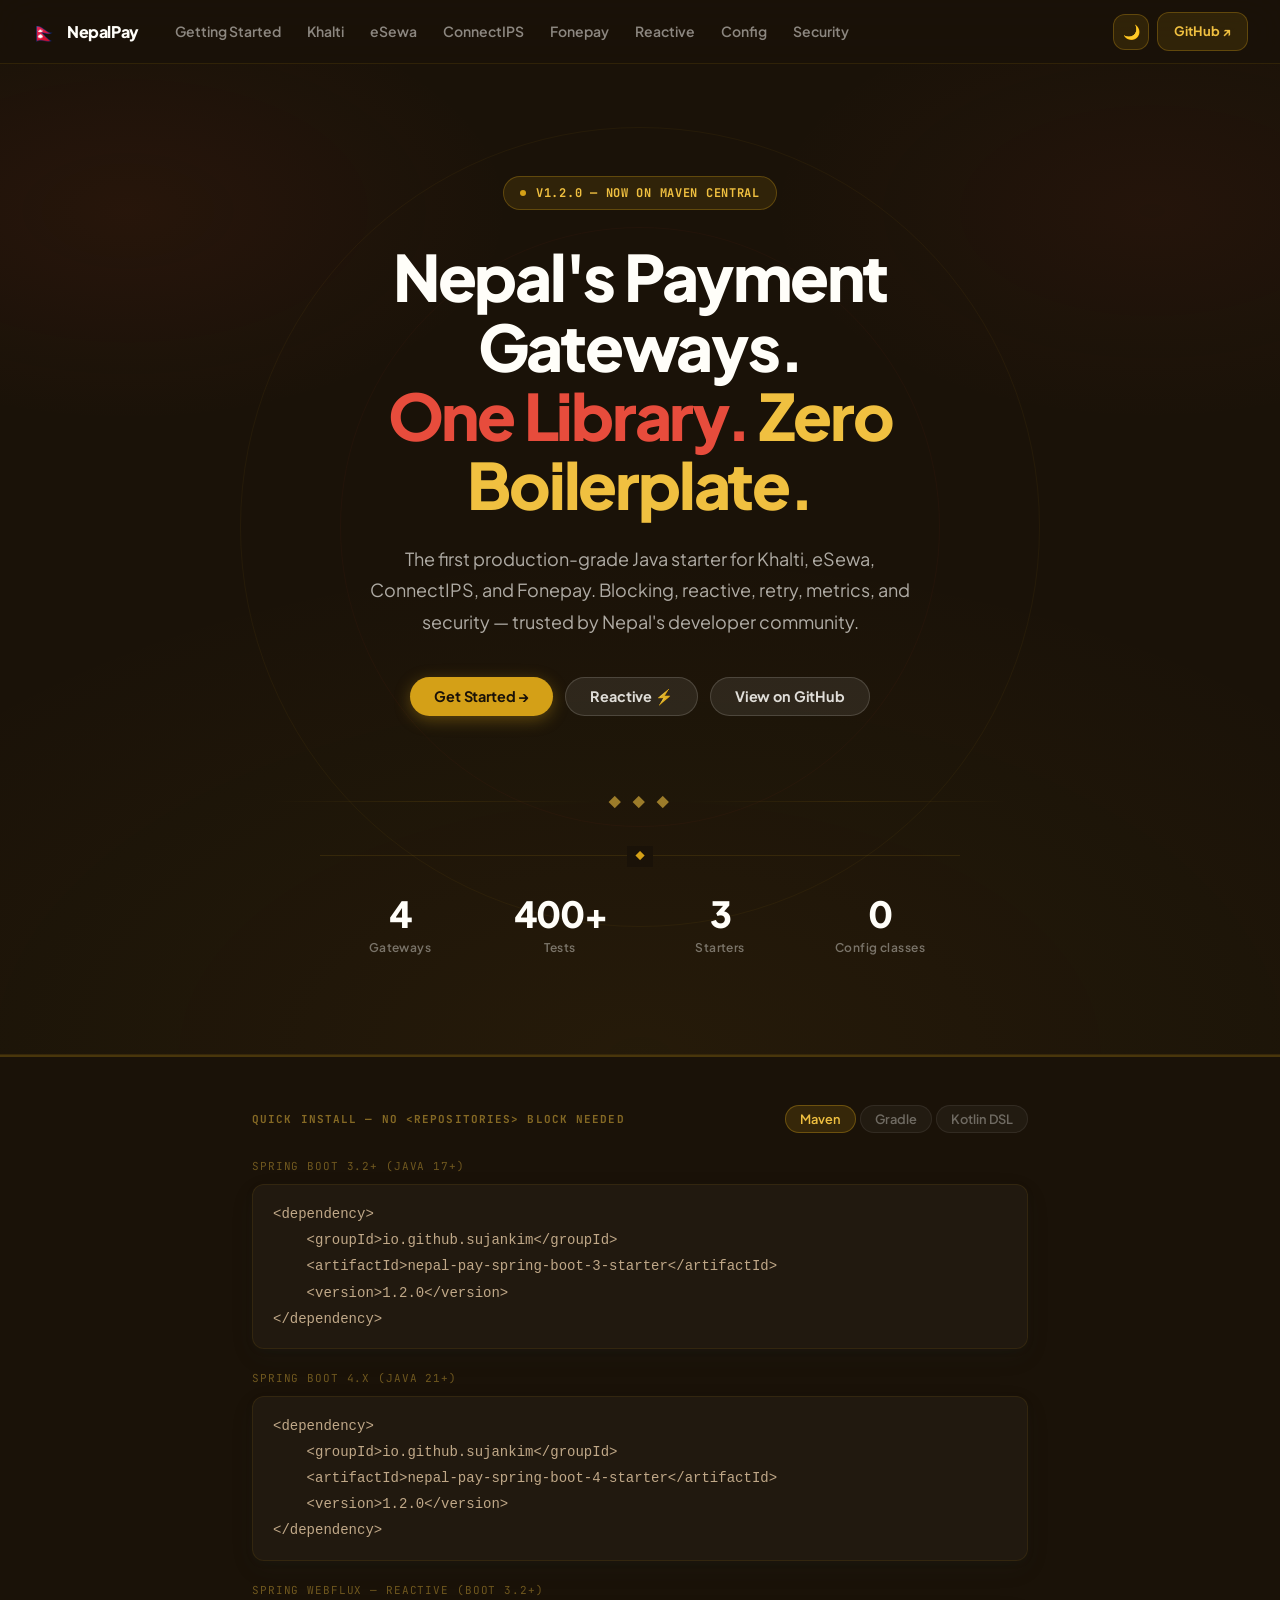
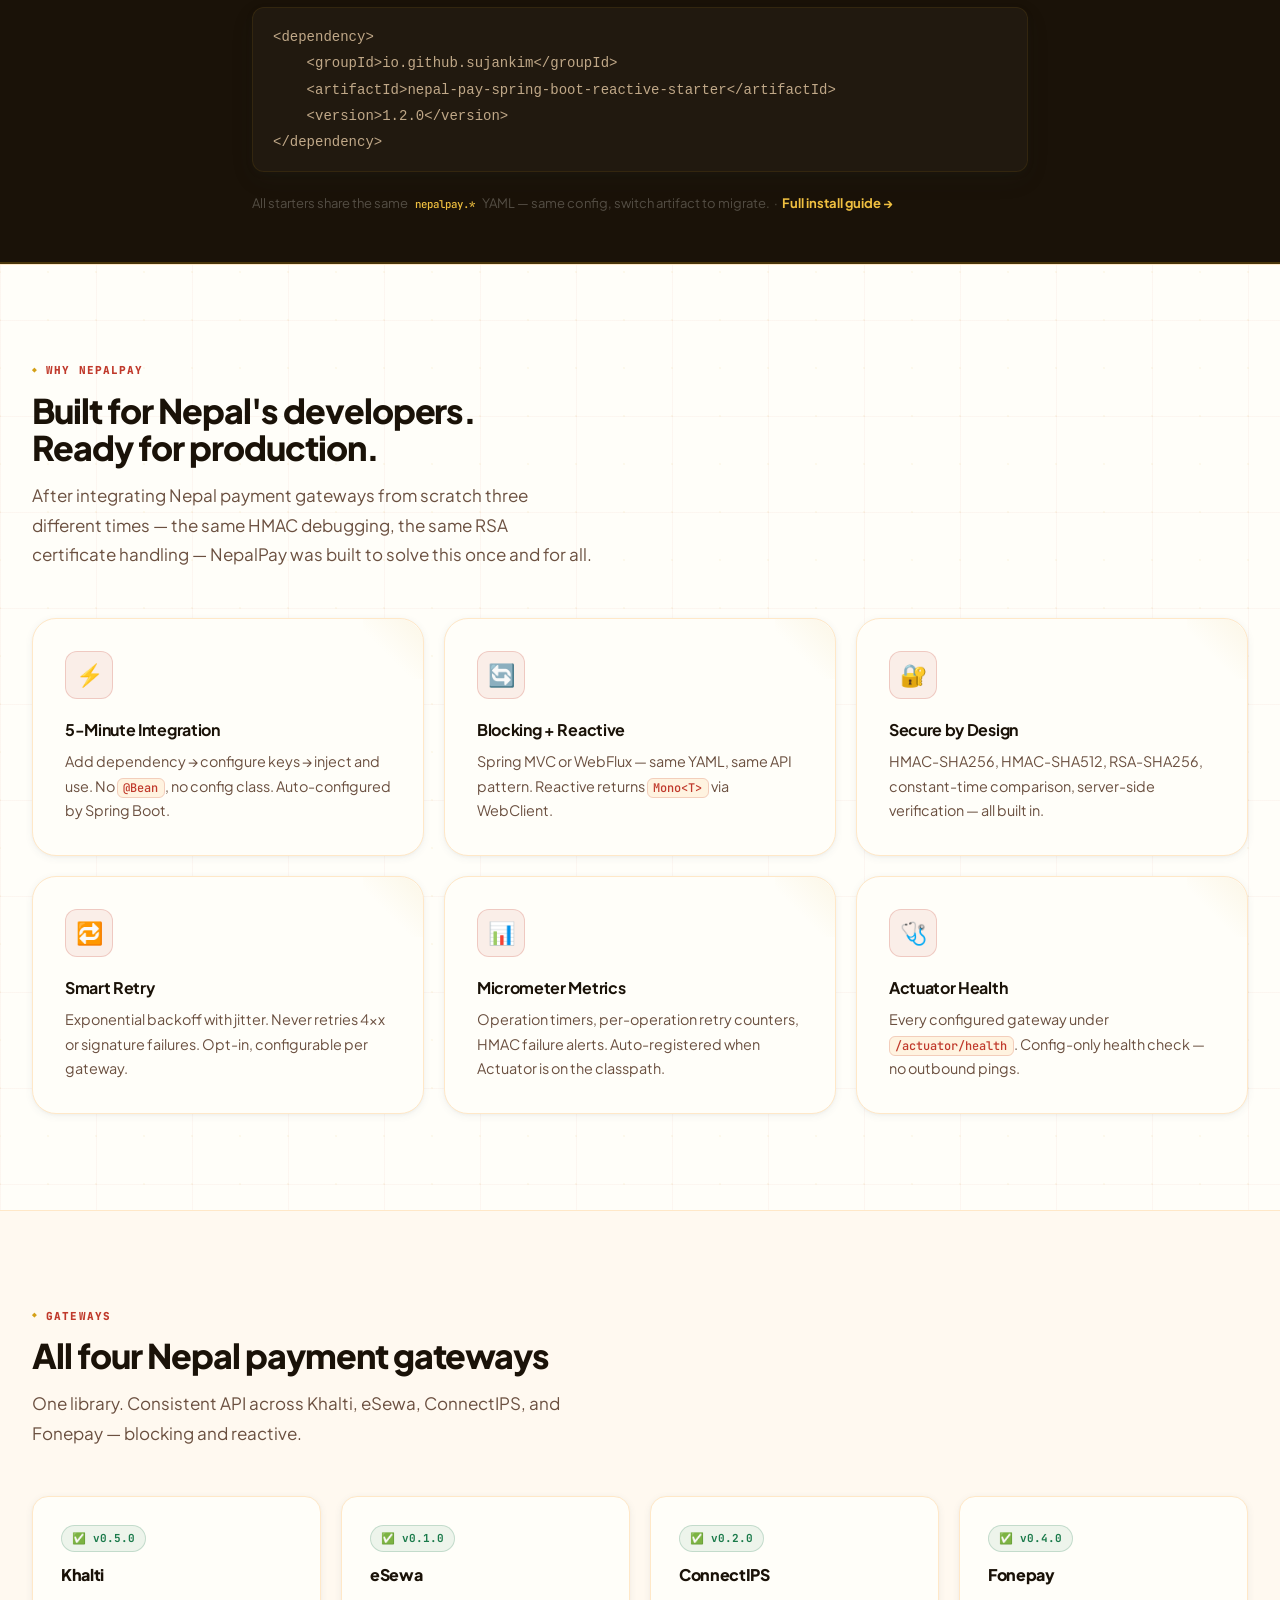
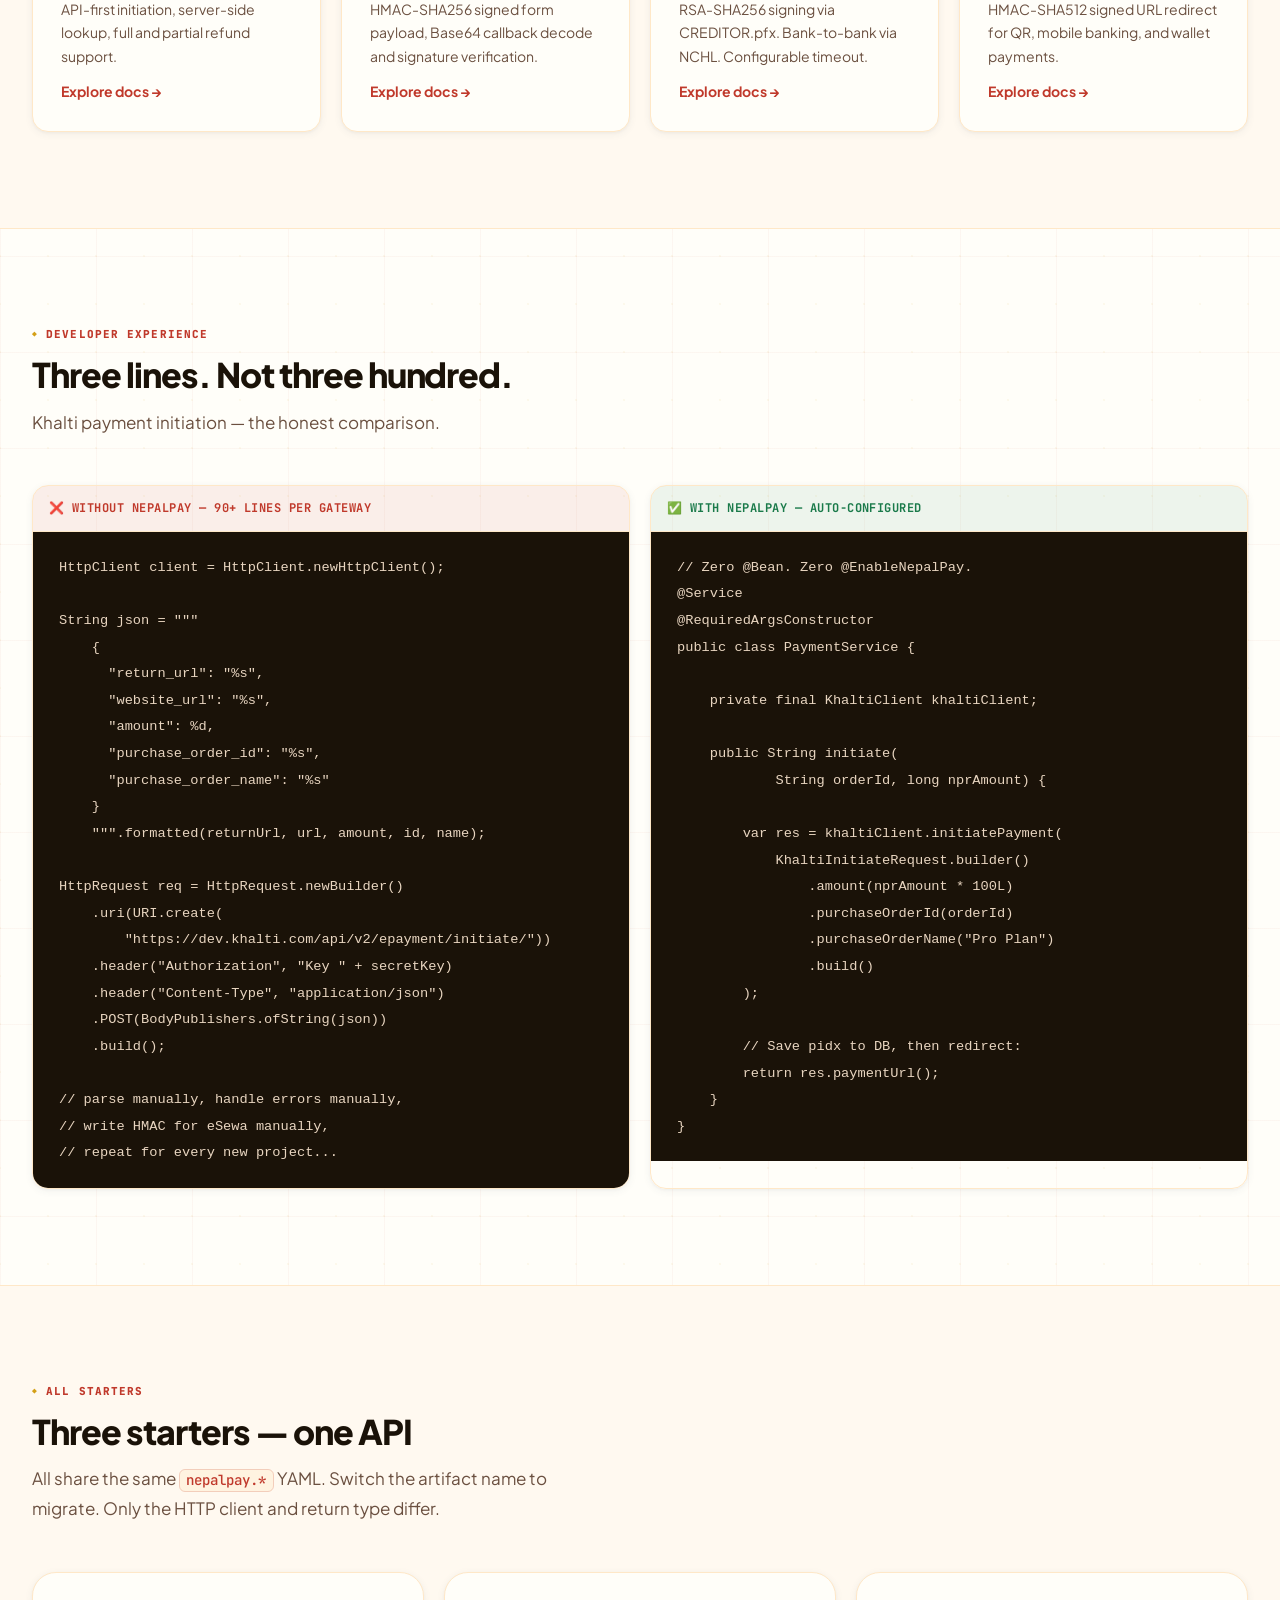
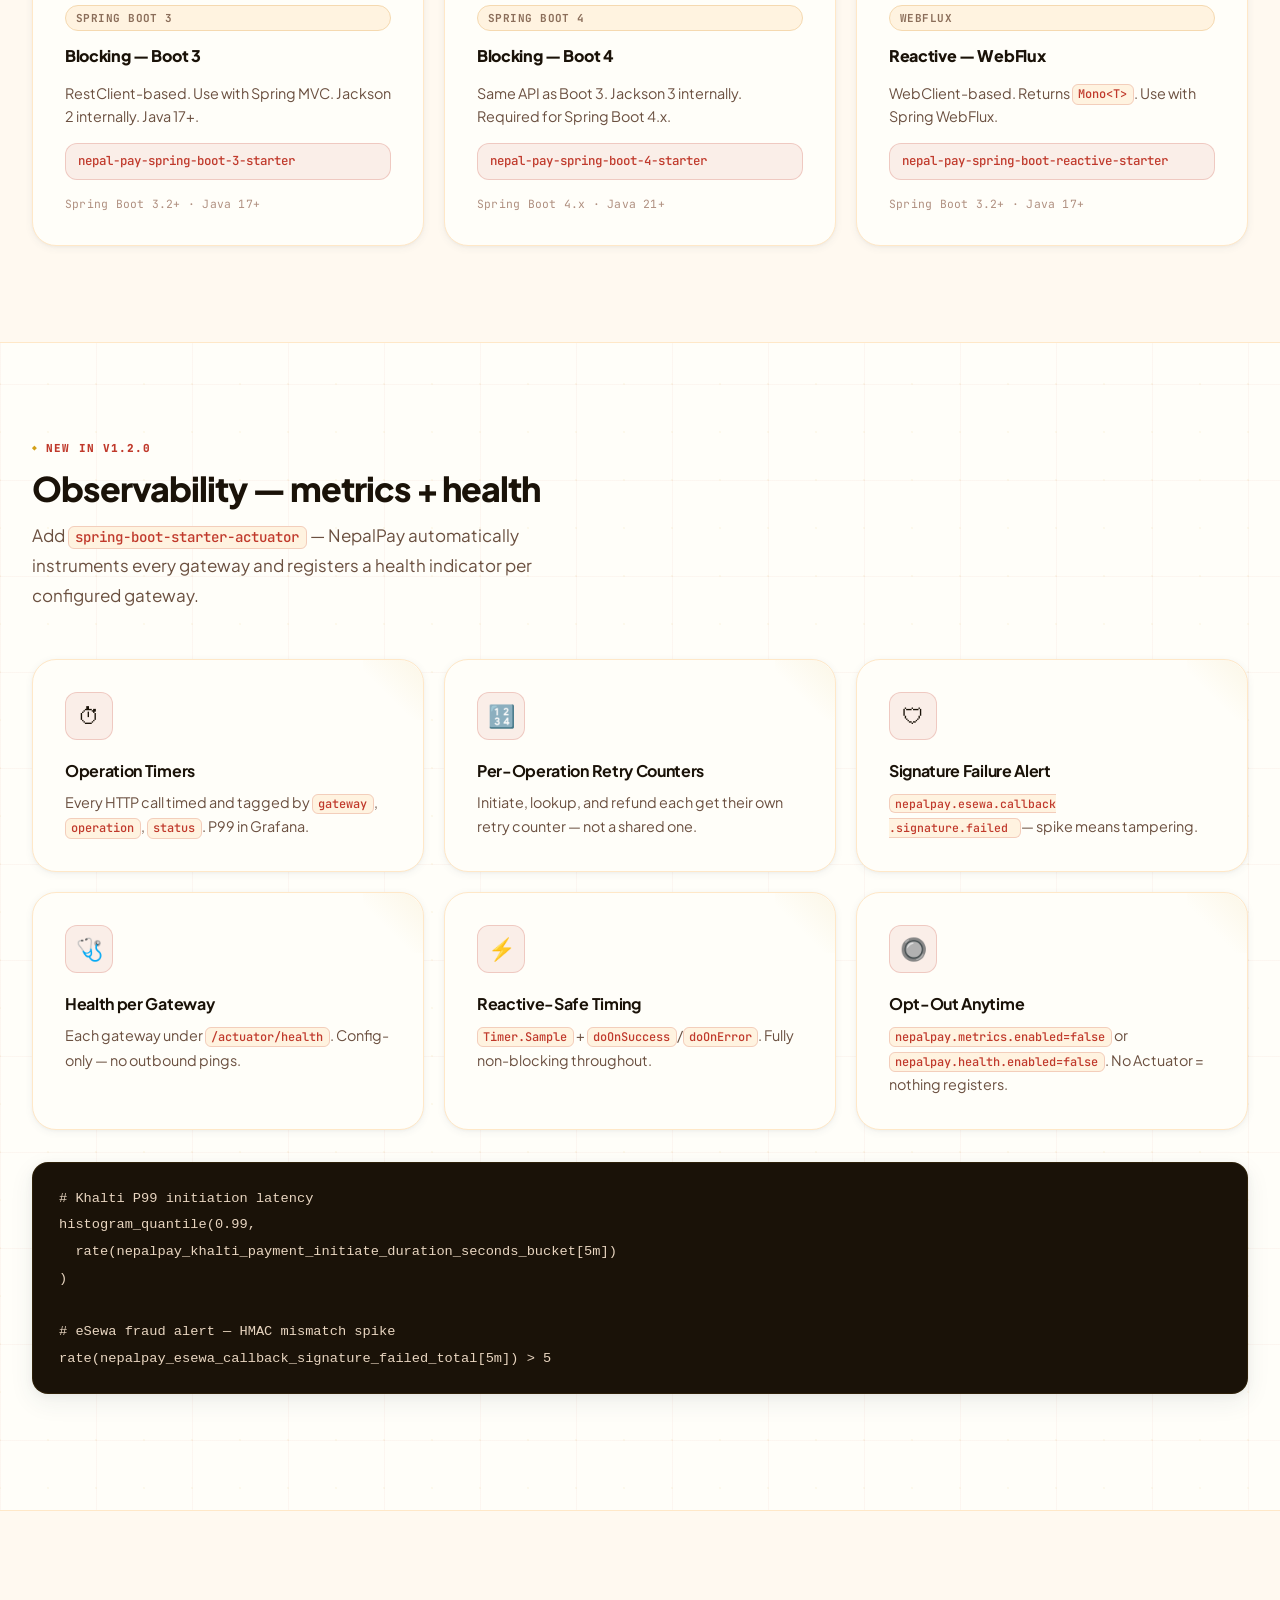
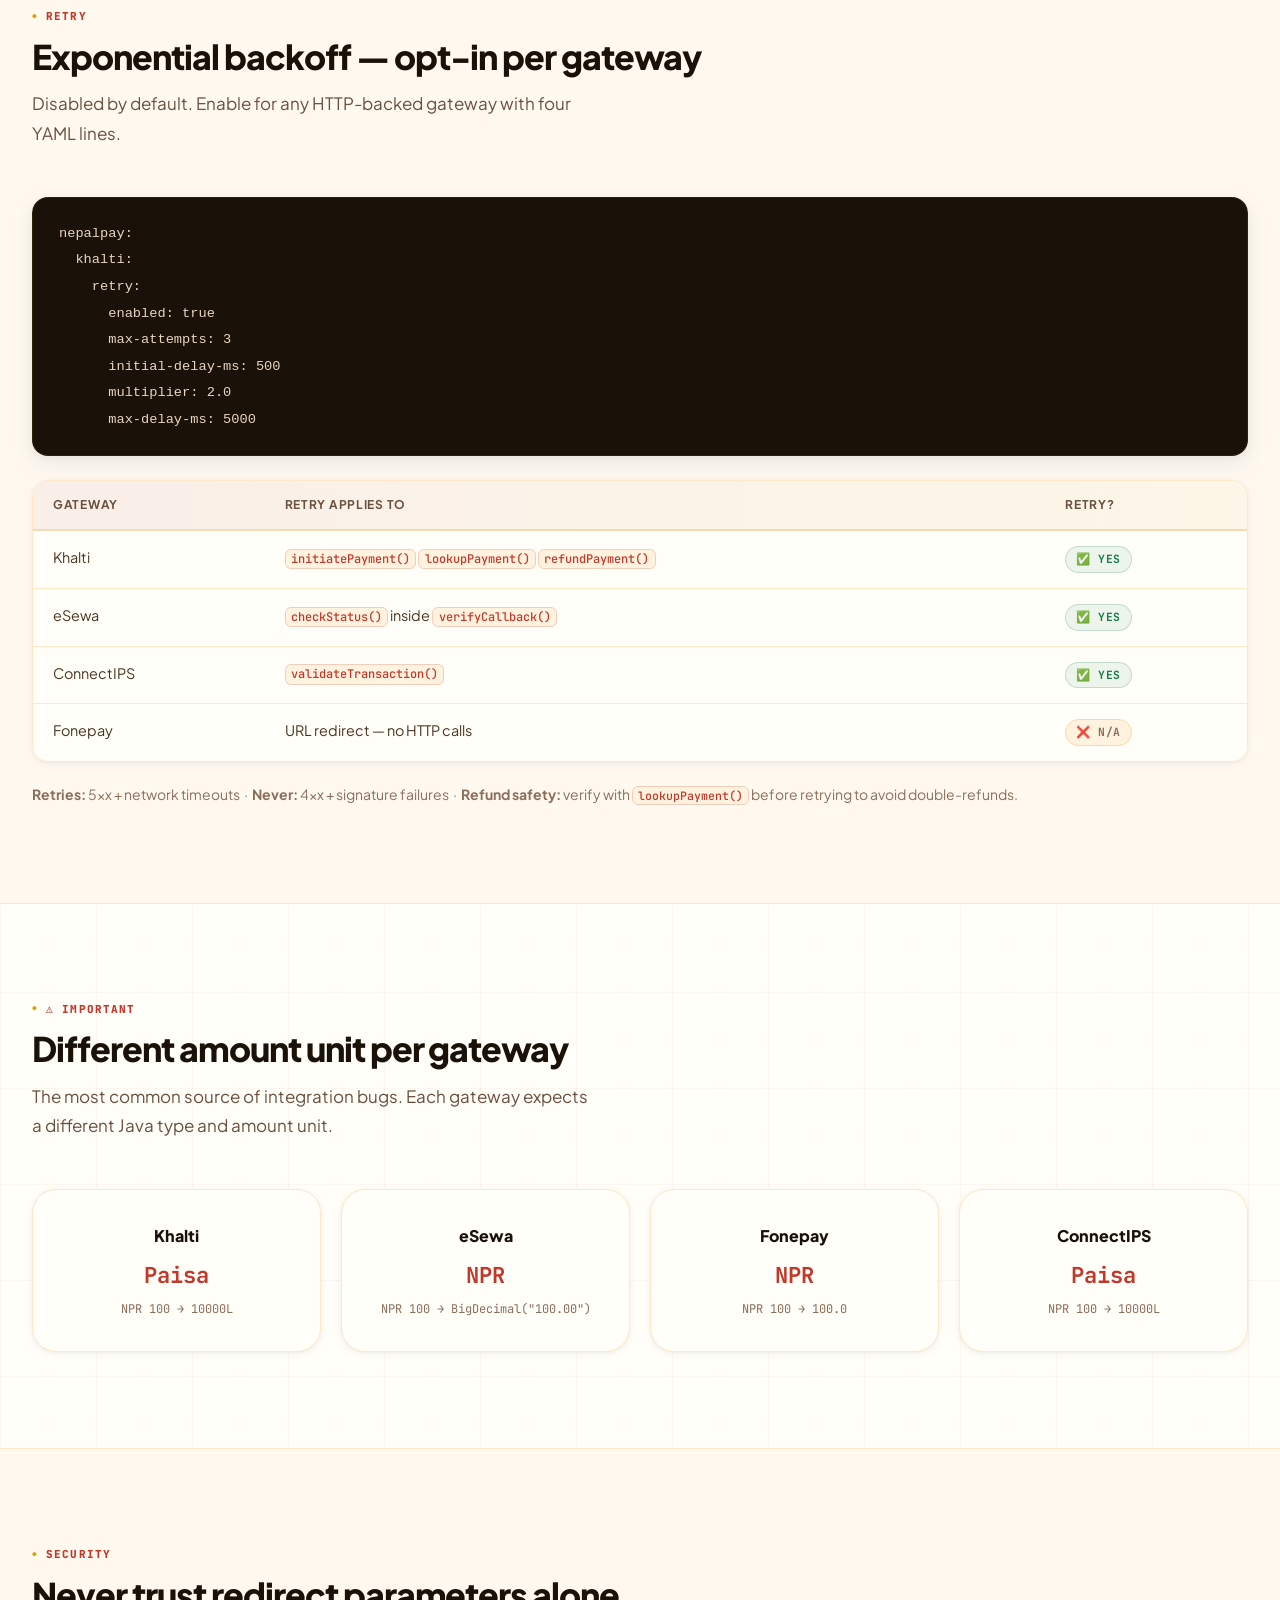
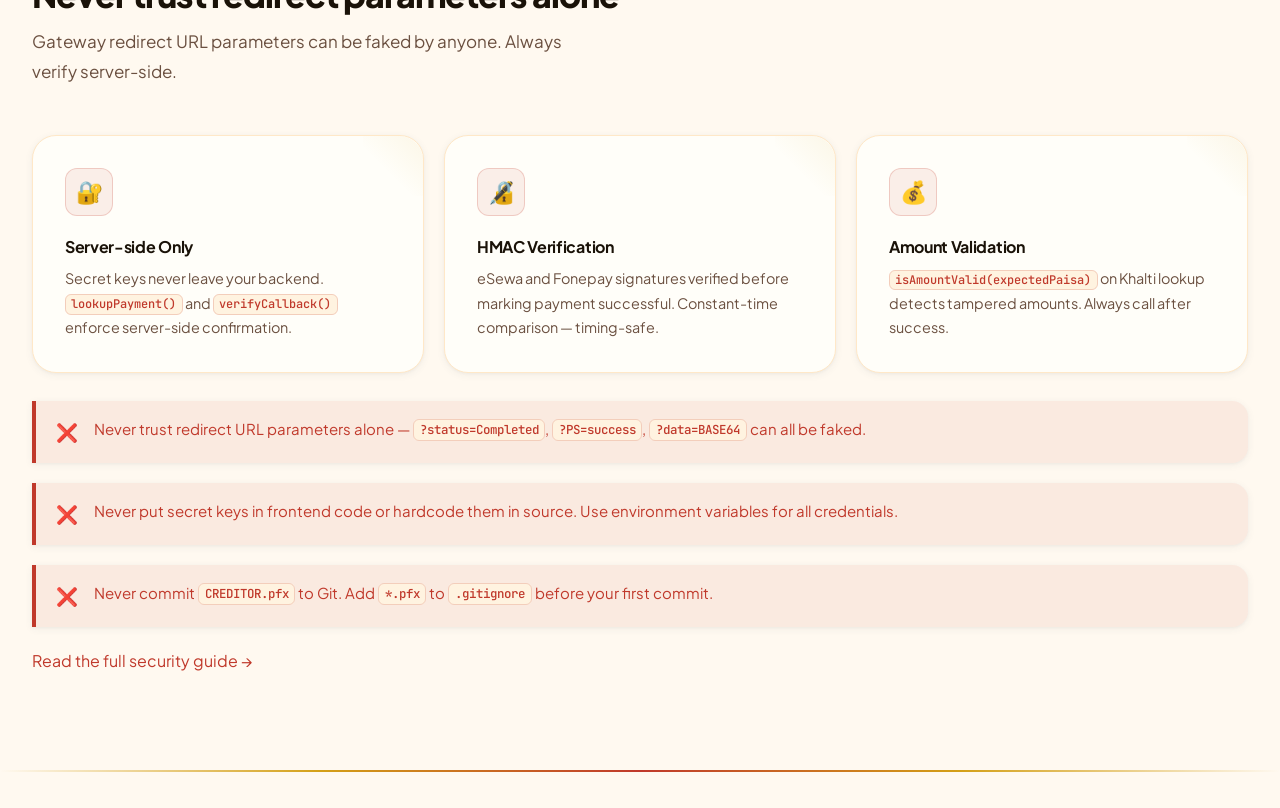
==== commit 90044e57: "fix: address all Copilot review comments on configurable timeout PR - ConnectIpsReactiveClient: vali" ====
--- a/docs/index.html
+++ b/docs/index.html
@@ -314,7 +314,7 @@
       "purchase_order_id": "%s",
       "purchase_order_name": "%s"
     }
-    """.formatted(returnUrl, url, amt, id, name);
+    """.formatted(returnUrl, url, amount, id, name);
 
 HttpRequest req = HttpRequest.newBuilder()
     .uri(URI.create(
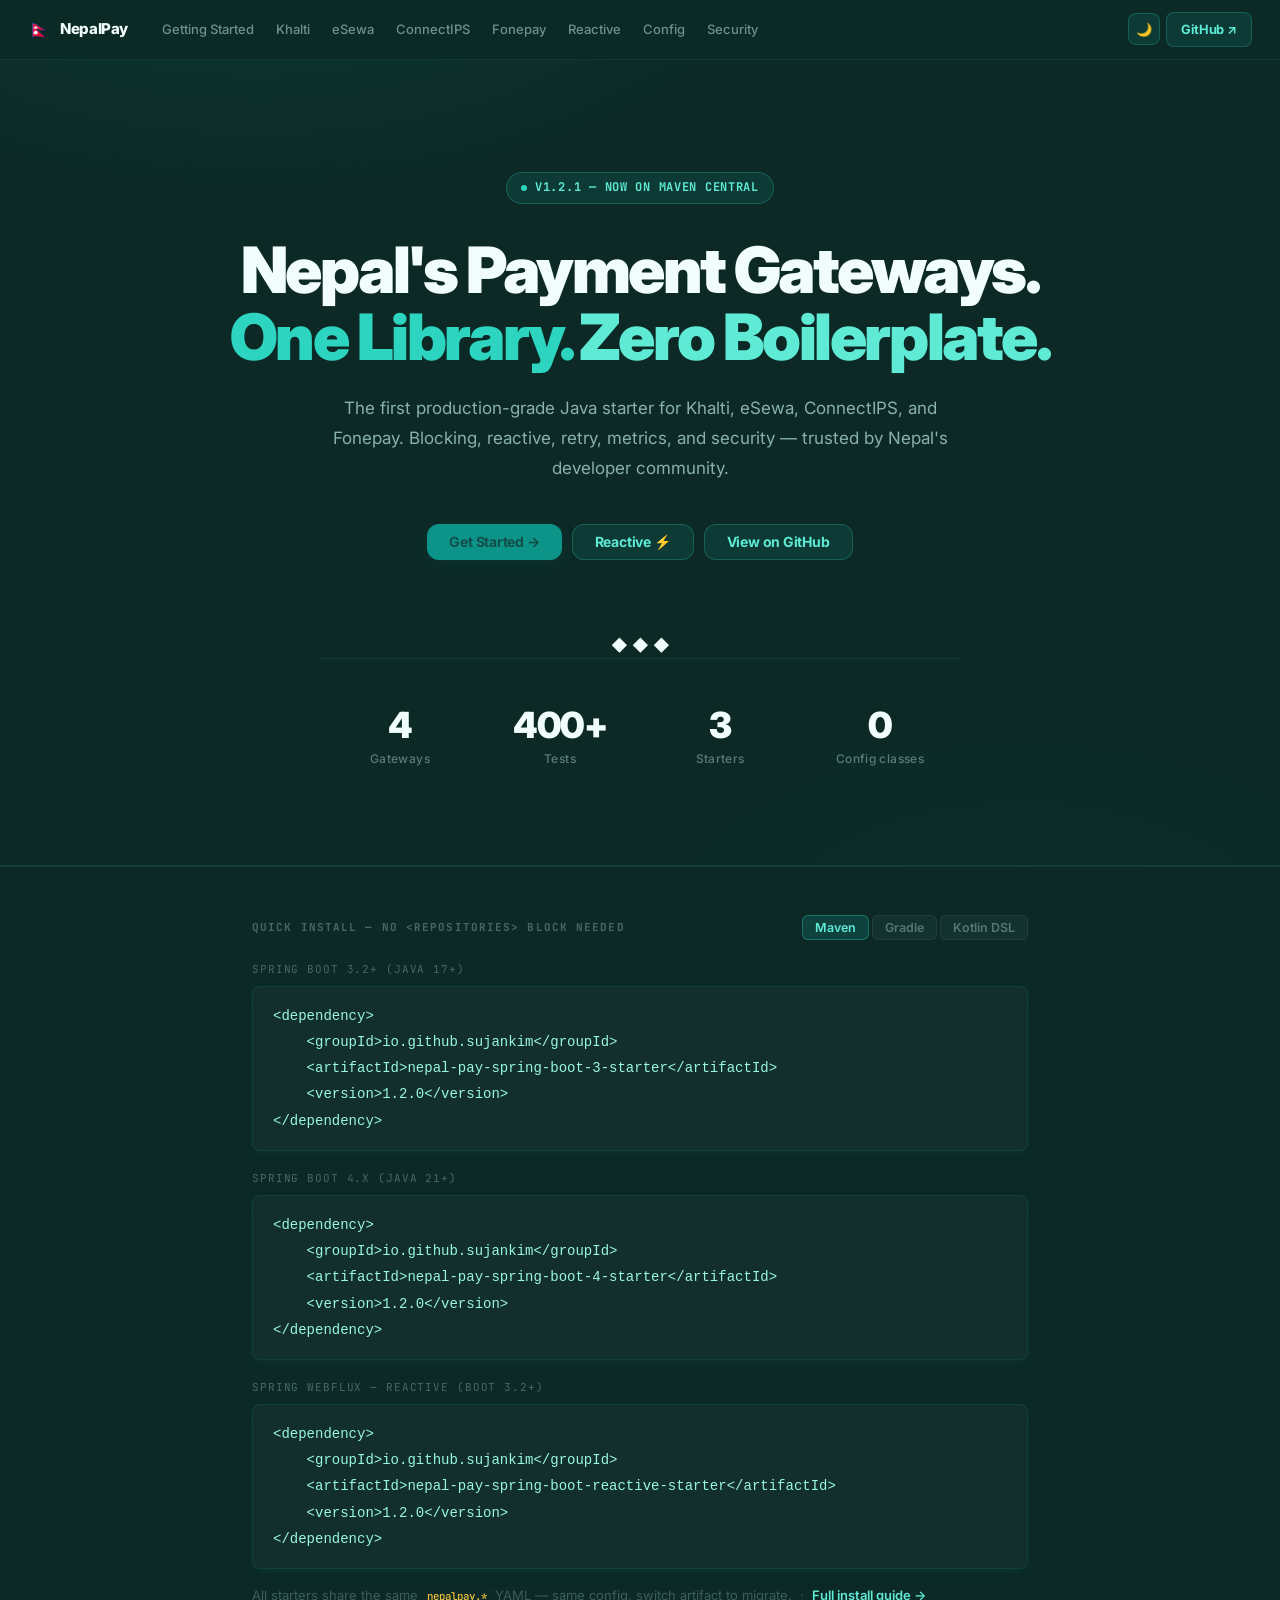
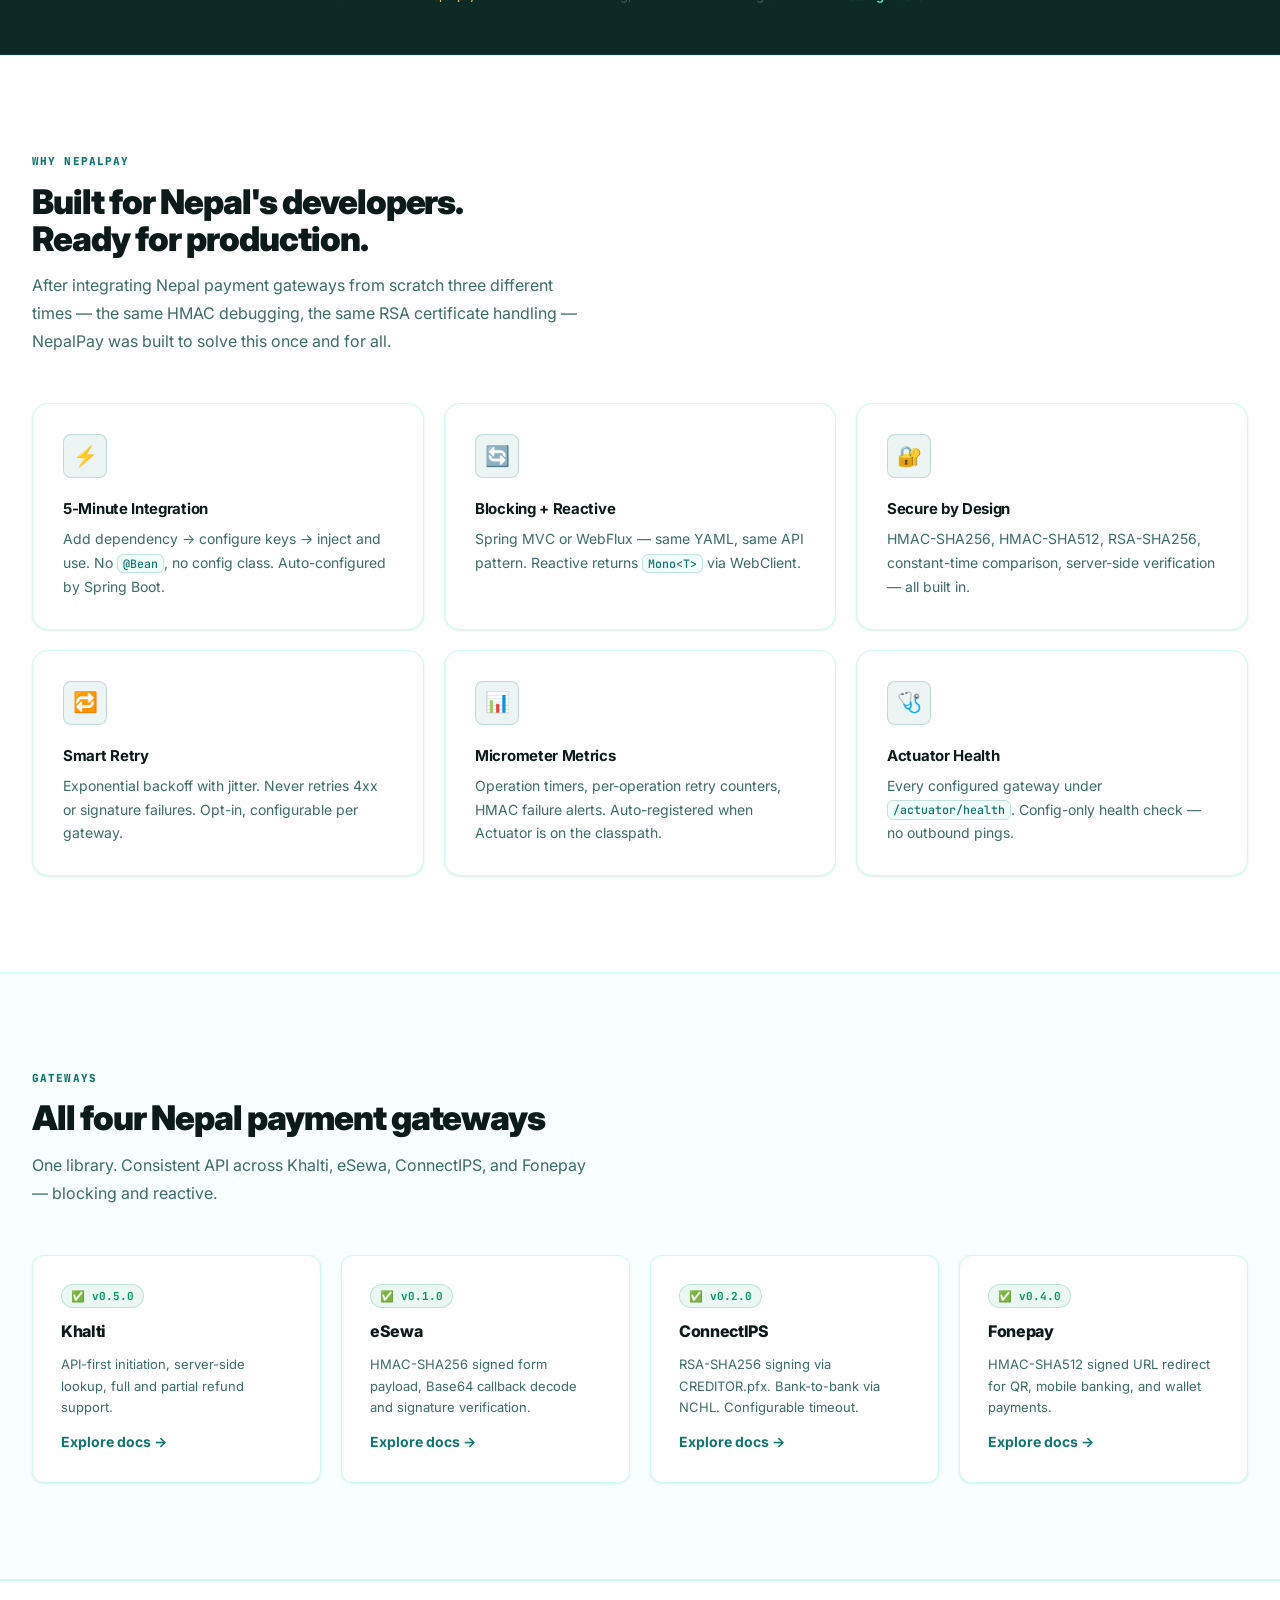
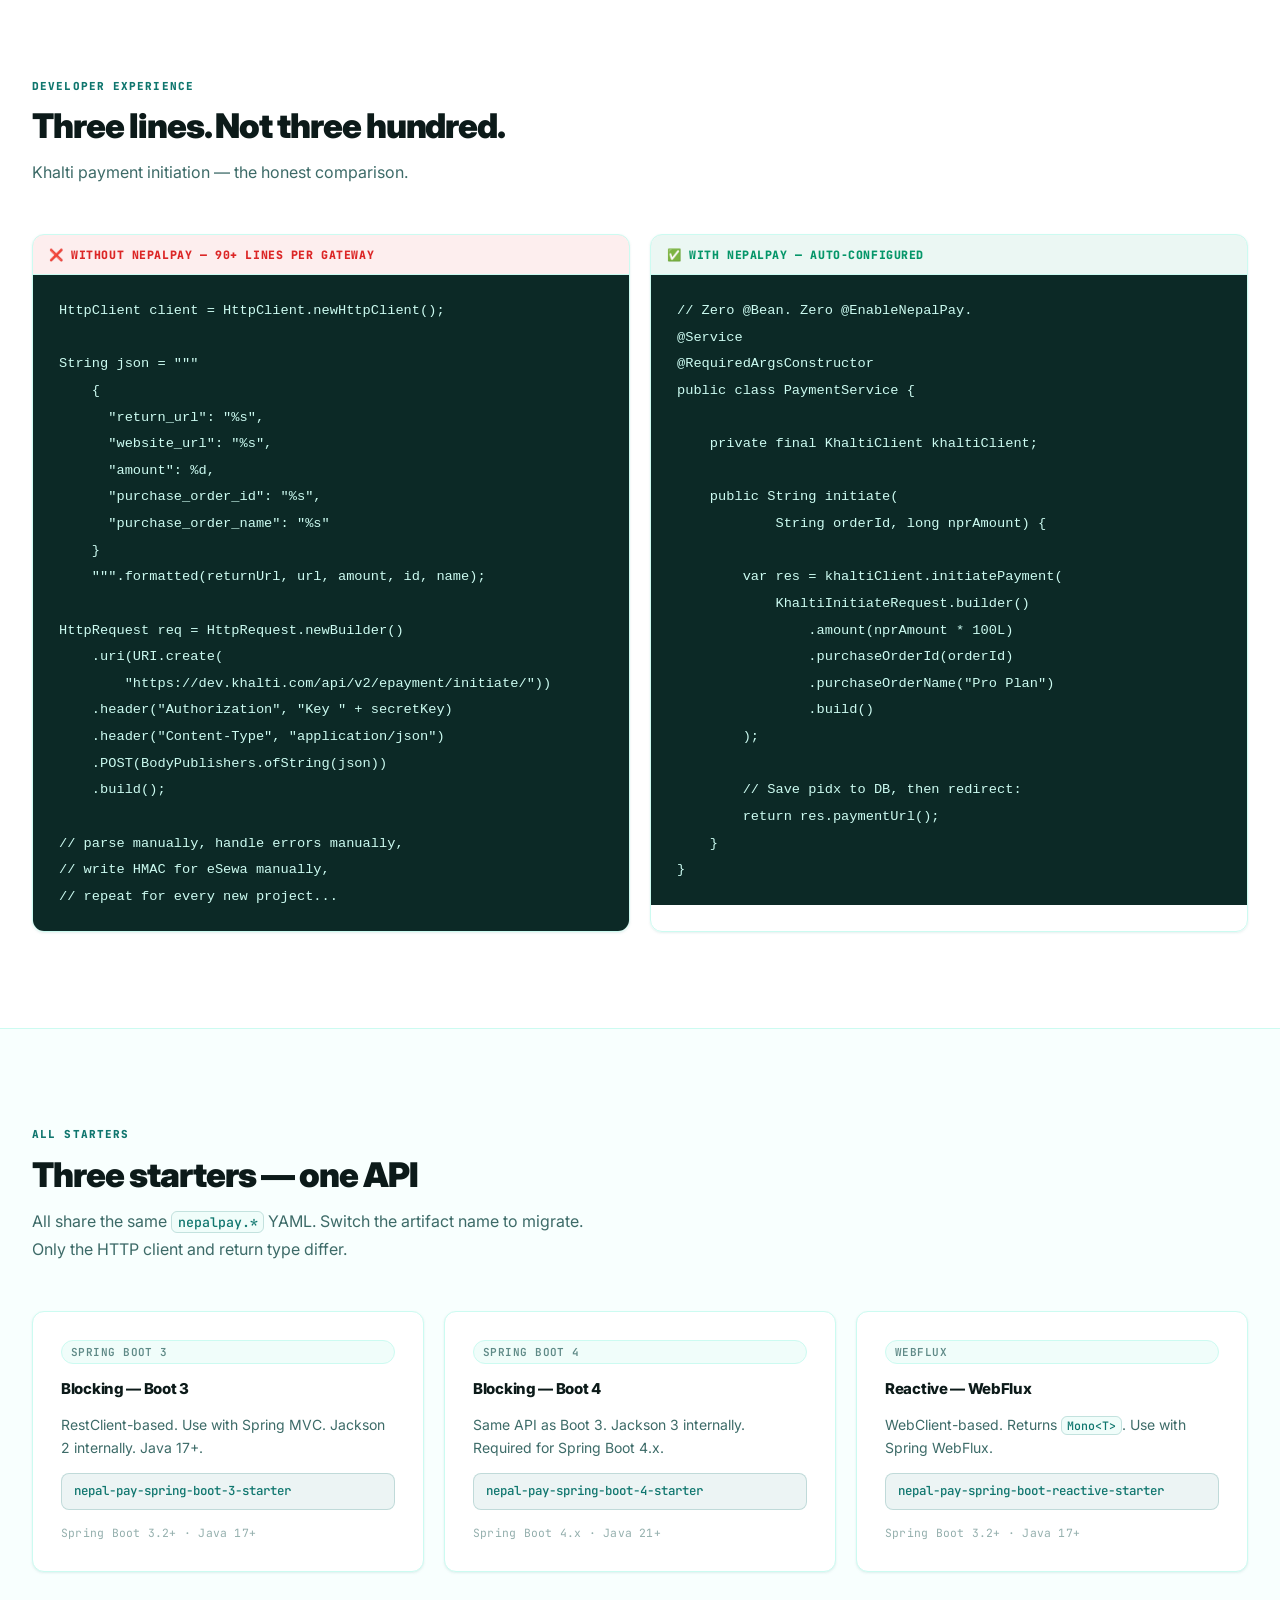
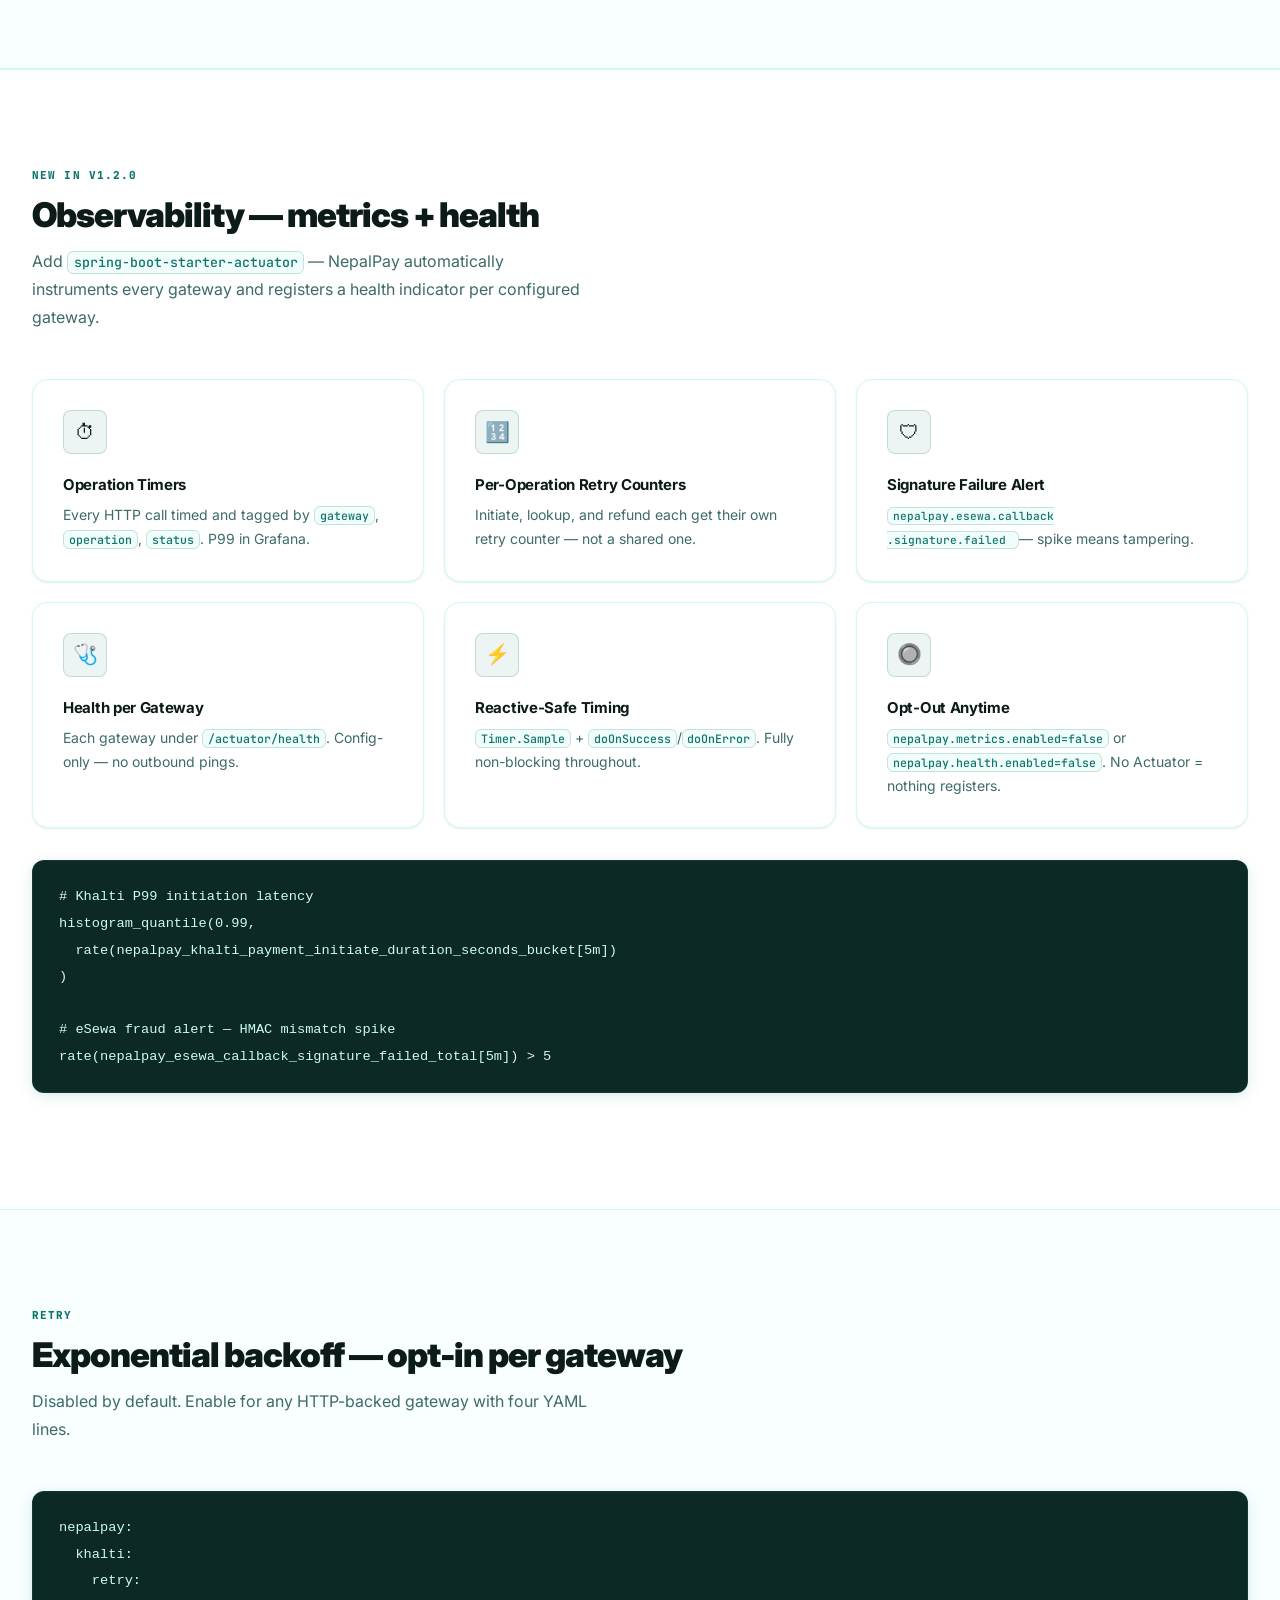
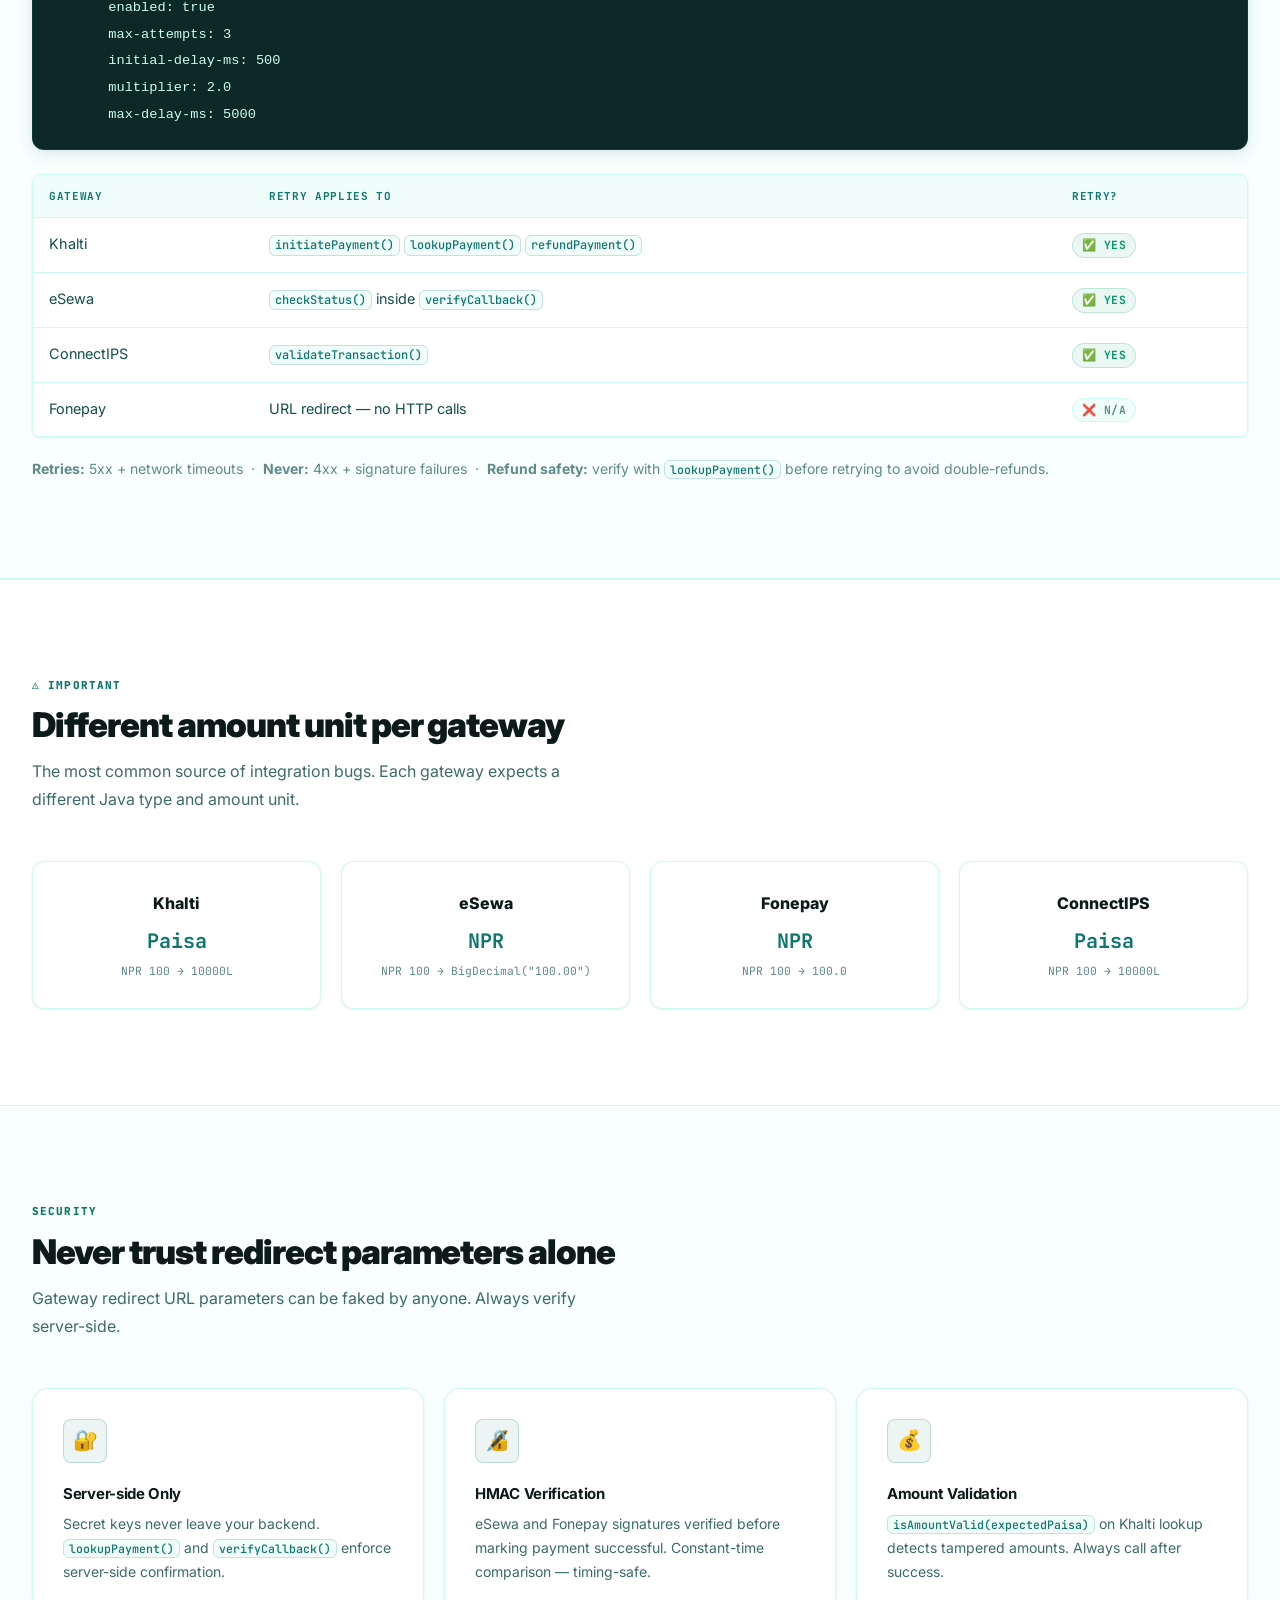
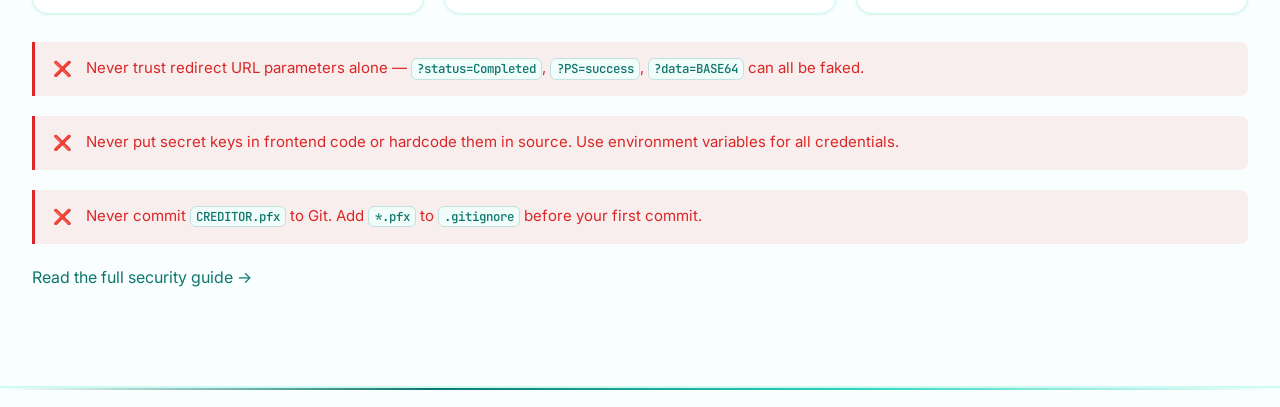
==== commit 1fac1981: "fix: complete all 6 PfxLoader refactors + Ocean theme + v1.2.1 version bumps fix(reactive): refactor" ====
--- a/docs/index.html
+++ b/docs/index.html
@@ -56,7 +56,7 @@
 
         <div class="hero-eyebrow">
             <span class="eyebrow-dot"></span>
-            v1.2.0 — Now on Maven Central
+            v1.2.1 — Now on Maven Central
         </div>
 
         <h1>
@@ -151,20 +151,20 @@
 
         <div id="tab-gradle" class="install-pane">
             <div class="install-sublabel">Spring Boot 3.2+</div>
-            <pre class="install-pre"><code>implementation 'io.github.sujankim:nepal-pay-spring-boot-3-starter:1.2.0'</code></pre>
+            <pre class="install-pre"><code>implementation 'io.github.sujankim:nepal-pay-spring-boot-3-starter:1.2.1'</code></pre>
             <div class="install-sublabel">Spring Boot 4.x</div>
-            <pre class="install-pre"><code>implementation 'io.github.sujankim:nepal-pay-spring-boot-4-starter:1.2.0'</code></pre>
+            <pre class="install-pre"><code>implementation 'io.github.sujankim:nepal-pay-spring-boot-4-starter:1.2.1'</code></pre>
             <div class="install-sublabel">Spring WebFlux — Reactive</div>
-            <pre class="install-pre"><code>implementation 'io.github.sujankim:nepal-pay-spring-boot-reactive-starter:1.2.0'</code></pre>
+            <pre class="install-pre"><code>implementation 'io.github.sujankim:nepal-pay-spring-boot-reactive-starter:1.2.1'</code></pre>
         </div>
 
         <div id="tab-kts" class="install-pane">
             <div class="install-sublabel">Spring Boot 3.2+ — Blocking</div>
-            <pre class="install-pre"><code>implementation("io.github.sujankim:nepal-pay-spring-boot-3-starter:1.2.0")</code></pre>
+            <pre class="install-pre"><code>implementation("io.github.sujankim:nepal-pay-spring-boot-3-starter:1.2.1")</code></pre>
             <div class="install-sublabel">Spring Boot 4.x — Blocking</div>
-            <pre class="install-pre"><code>implementation("io.github.sujankim:nepal-pay-spring-boot-4-starter:1.2.0")</code></pre>
+            <pre class="install-pre"><code>implementation("io.github.sujankim:nepal-pay-spring-boot-4-starter:1.2.1")</code></pre>
             <div class="install-sublabel">Spring WebFlux — Reactive</div>
-            <pre class="install-pre"><code>implementation("io.github.sujankim:nepal-pay-spring-boot-reactive-starter:1.2.0")</code></pre>
+            <pre class="install-pre"><code>implementation("io.github.sujankim:nepal-pay-spring-boot-reactive-starter:1.2.1")</code></pre>
         </div>
 
         <p class="install-note">
--- a/docs/css/styles.css
+++ b/docs/css/styles.css
@@ -1,193 +1,200 @@
 /* ═══════════════════════════════════════════════════════════════
-   NepalPay Docs — The Heritage Tech
-   Warm · Cultural · Trustworthy · World-Class
+   NepalPay Docs — Ocean
+   Deep Teal · Clean · Professional · Easy on Eyes
    ═══════════════════════════════════════════════════════════════ */
 
-@import url('https://fonts.googleapis.com/css2?family=Plus+Jakarta+Sans:ital,wght@0,300;0,400;0,500;0,600;0,700;0,800;1,400&family=JetBrains+Mono:wght@400;500;600&display=swap');
+@import 'https://fonts.googleapis.com/css2?family=Inter:wght@300;400;500;600;700;800;900&family=JetBrains+Mono:wght@400;500;600&display=swap';
 
 /* ══════════════════════════════════════════════════════════════
    DESIGN TOKENS
    ══════════════════════════════════════════════════════════════ */
 :root {
-    /* ── Heritage palette ──────────────────────────────────── */
-    --crimson:          #C0392B;
-    --crimson-rich:     #A93226;
-    --crimson-warm:     #E74C3C;
-    --crimson-soft:     rgba(192,57,43,0.08);
-    --crimson-glow:     rgba(192,57,43,0.15);
-    --crimson-border:   rgba(192,57,43,0.2);
-
-    --gold:             #D4A017;
-    --gold-rich:        #B8860B;
-    --gold-light:       #F0C040;
-    --gold-soft:        rgba(212,160,23,0.08);
-    --gold-border:      rgba(212,160,23,0.25);
-
-    --slate:            #2C3E50;
-    --slate-mid:        #34495E;
-    --slate-light:      #4A6278;
-    --slate-soft:       rgba(44,62,80,0.06);
-    --slate-border:     rgba(44,62,80,0.12);
-
-    /* ── Cream scale — the signature warmth ────────────────── */
-    --cream-0:          #FFFEF9;
-    --cream-50:         #FFF9F0;
-    --cream-100:        #FFF3E0;
-    --cream-200:        #FFE8C8;
-    --cream-300:        #F5D9B0;
-    --cream-400:        #E8C98A;
-
-    /* ── Ink — warm-tinted, never cold grey ────────────────── */
-    --ink-900:          #1A1208;
-    --ink-800:          #2D1E0F;
-    --ink-700:          #4A3520;
-    --ink-600:          #6B5040;
-    --ink-500:          #8B6E5A;
-    --ink-400:          #B09080;
-    --ink-300:          #D4BEB0;
-
-    /* ── Semantic ──────────────────────────────────────────── */
-    --forest:           #1A7A4A;
-    --forest-soft:      rgba(26,122,74,0.08);
-    --forest-border:    rgba(26,122,74,0.2);
-    --ruby:             #C0392B;
-    --ruby-soft:        rgba(192,57,43,0.08);
-    --ruby-border:      rgba(192,57,43,0.2);
-    --saffron:          #D4820A;
-    --saffron-soft:     rgba(212,130,10,0.08);
-    --saffron-border:   rgba(212,130,10,0.2);
-
-    /* ── Surface tokens ────────────────────────────────────── */
-    --bg:               var(--cream-0);
-    --bg-2:             var(--cream-50);
-    --bg-3:             var(--cream-100);
-    --surface:          var(--cream-0);
-    --surface-2:        var(--cream-50);
-    --border:           var(--cream-200);
-    --border-2:         var(--cream-300);
-    --text:             var(--ink-900);
-    --text-2:           var(--ink-700);
-    --text-3:           var(--ink-600);
-    --text-4:           var(--ink-500);
-    --text-5:           var(--ink-400);
-
-    /* ── Hero tokens — LIGHT ───────────────────────────────── */
-    --hero-bg:          #1A1208;
-    --hero-bg-2:        #2D1E0F;
-    --hero-text:        #FFFEF9;
-    --hero-sub:         rgba(255,254,249,0.65);
-    --hero-border:      rgba(212,160,23,0.15);
-    --hero-pill-bg:     rgba(212,160,23,0.12);
-    --hero-pill-border: rgba(212,160,23,0.3);
-    --hero-pill-text:   #F0C040;
-    --hero-nav:         rgba(26,18,8,0.88);
-    --hero-nav-border:  rgba(212,160,23,0.12);
-    --hero-nav-link:    rgba(255,254,249,0.5);
-    --hero-nav-hover:   rgba(255,254,249,0.9);
-    --hero-nav-active:  #F0C040;
-    --hero-nav-active-bg: rgba(212,160,23,0.12);
-    --hero-stat-n:      #FFFEF9;
-    --hero-stat-l:      rgba(255,254,249,0.4);
-    --hero-divider:     rgba(212,160,23,0.12);
-
-    /* ── Mandala pattern colors ────────────────────────────── */
-    --pattern-line:     rgba(192,57,43,0.04);
-    --pattern-dot:      rgba(212,160,23,0.06);
-
-    /* ── Shadows — warm tinted ─────────────────────────────── */
-    --shadow-sm:   0 2px 8px rgba(44,62,80,0.06), 0 1px 3px rgba(44,62,80,0.04);
-    --shadow-md:   0 8px 24px rgba(44,62,80,0.08), 0 2px 8px rgba(44,62,80,0.05);
-    --shadow-lg:   0 16px 48px rgba(44,62,80,0.10), 0 4px 16px rgba(44,62,80,0.06);
-    --shadow-glow: 0 0 0 3px var(--crimson-soft), var(--shadow-md);
-
-    /* ── Code ──────────────────────────────────────────────── */
-    --code-bg:      #1A1208;
-    --code-text:    #E8D5C0;
-    --code-border:  rgba(212,160,23,0.1);
-
-    /* ── Layout ────────────────────────────────────────────── */
-    --nav-h:   64px;
-    --max:     1280px;
-    --side:    256px;
-    --r:       8px;
-    --r2:      12px;
-    --r3:      16px;
-    --r4:      24px;
+    /* ── Ocean palette ─────────────────────────────────────────── */
+    --teal-900:     #134E4A;
+    --teal-800:     #115E59;
+    --teal-700:     #0F766E;
+    --teal-600:     #0D9488;
+    --teal-500:     #14B8A6;
+    --teal-400:     #2DD4BF;
+    --teal-300:     #5EEAD4;
+    --teal-200:     #99F6E4;
+    --teal-100:     #CCFBF1;
+    --teal-50:      #F0FDFA;
+
+    /* ── Nepal crimson — used sparingly ────────────────────────── */
+    --crimson:      #DC2626;
+    --crimson-soft: rgba(220,38,38,0.08);
+    --crimson-border:rgba(220,38,38,0.2);
+
+    /* ── Semantic ──────────────────────────────────────────────── */
+    --green:        #059669;
+    --green-soft:   rgba(5,150,105,0.08);
+    --green-border: rgba(5,150,105,0.2);
+    --amber:        #D97706;
+    --amber-soft:   rgba(217,119,6,0.08);
+    --amber-border: rgba(217,119,6,0.2);
+    --red:          #DC2626;
+    --red-soft:     rgba(220,38,38,0.08);
+    --red-border:   rgba(220,38,38,0.2);
+
+    /* ── Light surface scale ───────────────────────────────────── */
+    --s0:   #FFFFFF;
+    --s50:  #F8FFFE;
+    --s100: #F0FDFA;
+    --s200: #CCFBF1;
+    --s300: #99F6E4;
+
+    /* ── Light ink scale ───────────────────────────────────────── */
+    --i900: #0C1A19;
+    --i800: #134E4A;
+    --i700: #1A5C57;
+    --i600: #3D6B68;
+    --i500: #5F8A87;
+    --i400: #94AFAD;
+    --i300: #C4D8D6;
+
+    /* ── Surface tokens ────────────────────────────────────────── */
+    --bg:           var(--s0);
+    --bg-2:         var(--s50);
+    --bg-3:         var(--s100);
+    --surface:      var(--s0);
+    --surface-2:    var(--s50);
+    --border:       var(--s200);
+    --border-2:     var(--s300);
+    --text:         var(--i900);
+    --text-2:       var(--i800);
+    --text-3:       var(--i600);
+    --text-4:       var(--i500);
+    --text-5:       var(--i400);
+
+    /* ── Accent tokens ─────────────────────────────────────────── */
+    --accent:        var(--teal-700);
+    --accent-hover:  var(--teal-600);
+    --accent-soft:   rgba(15,118,110,0.08);
+    --accent-border: rgba(15,118,110,0.2);
+    --accent-glow:   rgba(15,118,110,0.15);
+    --accent-text:   var(--teal-800);
+    --accent-light:  var(--teal-100);
+
+    /* ── Hero tokens — LIGHT ───────────────────────────────────── */
+    --hero-bg:           #0C2926;
+    --hero-bg-2:         #0F3330;
+    --hero-text:         #F0FDFA;
+    --hero-sub:          rgba(204,251,241,0.65);
+    --hero-border:       rgba(45,212,191,0.12);
+    --hero-pill-bg:      rgba(45,212,191,0.1);
+    --hero-pill-border:  rgba(45,212,191,0.25);
+    --hero-pill-text:    var(--teal-300);
+    --hero-nav:          rgba(12,41,38,0.88);
+    --hero-nav-border:   rgba(45,212,191,0.1);
+    --hero-nav-link:     rgba(204,251,241,0.5);
+    --hero-nav-hover:    rgba(204,251,241,0.9);
+    --hero-nav-active:   var(--teal-300);
+    --hero-nav-active-bg:rgba(45,212,191,0.1);
+    --hero-stat-n:       #F0FDFA;
+    --hero-stat-l:       rgba(204,251,241,0.4);
+    --hero-divider:      rgba(45,212,191,0.1);
+    --hero-glow-1:       rgba(20,184,166,0.12);
+    --hero-glow-2:       rgba(5,150,105,0.06);
+
+    /* ── Code ──────────────────────────────────────────────────── */
+    --code-bg:      #0C2926;
+    --code-text:    #CCFBF1;
+    --code-border:  rgba(45,212,191,0.1);
+
+    /* ── Shadows ───────────────────────────────────────────────── */
+    --shadow-sm:  0 1px 3px rgba(15,118,110,0.08), 0 1px 2px rgba(15,118,110,0.04);
+    --shadow-md:  0 4px 16px rgba(15,118,110,0.1),  0 2px 6px rgba(15,118,110,0.06);
+    --shadow-lg:  0 12px 36px rgba(15,118,110,0.12), 0 4px 12px rgba(15,118,110,0.07);
+    --shadow-glow:0 0 0 3px var(--accent-soft), var(--shadow-md);
+
+    /* ── Layout ────────────────────────────────────────────────── */
+    --nav-h:  60px;
+    --max:    1280px;
+    --side:   252px;
+    --r:      6px;
+    --r2:     8px;
+    --r3:     12px;
+    --r4:     16px;
 
     color-scheme: light;
 }
 
 /* ── Dark tokens ─────────────────────────────────────────────── */
 [data-theme="dark"] {
-    --cream-0:          #120D06;
-    --cream-50:         #1C150A;
-    --cream-100:        #261C0E;
-    --cream-200:        #332514;
-    --cream-300:        #4A3820;
-    --cream-400:        #5C4830;
-
-    --ink-900:          #FFF9F0;
-    --ink-800:          #F5E8D0;
-    --ink-700:          #E0CDB0;
-    --ink-600:          #C0A888;
-    --ink-500:          #9A8068;
-    --ink-400:          #7A6050;
-    --ink-300:          #5A4838;
-
-    --crimson:          #E05A4A;
-    --crimson-rich:     #C84836;
-    --crimson-warm:     #F07060;
-    --crimson-soft:     rgba(224,90,74,0.1);
-    --crimson-glow:     rgba(224,90,74,0.18);
-    --crimson-border:   rgba(224,90,74,0.25);
-
-    --gold:             #E8B824;
-    --gold-rich:        #CC9F18;
-    --gold-light:       #F8D060;
-    --gold-soft:        rgba(232,184,36,0.1);
-    --gold-border:      rgba(232,184,36,0.25);
-
-    --forest:           #2ECC71;
-    --forest-soft:      rgba(46,204,113,0.08);
-    --forest-border:    rgba(46,204,113,0.2);
-    --ruby:             #E05A4A;
-    --ruby-soft:        rgba(224,90,74,0.08);
-    --ruby-border:      rgba(224,90,74,0.22);
-    --saffron:          #E8A020;
-    --saffron-soft:     rgba(232,160,32,0.08);
-    --saffron-border:   rgba(232,160,32,0.22);
-
-    --hero-bg:          #0A0704;
-    --hero-bg-2:        #120D06;
-    --hero-text:        #FFF9F0;
-    --hero-sub:         rgba(255,249,240,0.6);
-    --hero-border:      rgba(232,184,36,0.12);
-    --hero-pill-bg:     rgba(232,184,36,0.1);
-    --hero-pill-border: rgba(232,184,36,0.25);
-    --hero-pill-text:   #F8D060;
-    --hero-nav:         rgba(10,7,4,0.9);
-    --hero-nav-border:  rgba(232,184,36,0.1);
-    --hero-nav-link:    rgba(255,249,240,0.4);
-    --hero-nav-hover:   rgba(255,249,240,0.85);
-    --hero-nav-active:  #F8D060;
-    --hero-nav-active-bg: rgba(232,184,36,0.1);
-    --hero-stat-n:      #FFF9F0;
-    --hero-stat-l:      rgba(255,249,240,0.35);
-    --hero-divider:     rgba(232,184,36,0.1);
-
-    --pattern-line:     rgba(224,90,74,0.04);
-    --pattern-dot:      rgba(232,184,36,0.05);
-
-    --shadow-sm:   0 2px 8px rgba(0,0,0,0.3);
-    --shadow-md:   0 8px 24px rgba(0,0,0,0.35);
-    --shadow-lg:   0 16px 48px rgba(0,0,0,0.4);
-    --shadow-glow: 0 0 0 3px var(--crimson-soft), var(--shadow-md);
+    --s0:   #061412;
+    --s50:  #0C1F1D;
+    --s100: #112B28;
+    --s200: #1A3A36;
+    --s300: #254D48;
+
+    --i900: #CCFBF1;
+    --i800: #99F6E4;
+    --i700: #5EEAD4;
+    --i600: #2DD4BF;
+    --i500: #0D9488;
+    --i400: #0F766E;
+    --i300: #115E59;
+
+    --teal-700:  #2DD4BF;
+    --teal-600:  #5EEAD4;
+    --teal-500:  #99F6E4;
+    --teal-300:  #CCFBF1;
+    --teal-100:  rgba(204,251,241,0.1);
+    --teal-50:   rgba(204,251,241,0.05);
+
+    --crimson:       #F87171;
+    --crimson-soft:  rgba(248,113,113,0.1);
+    --crimson-border:rgba(248,113,113,0.25);
+
+    --green:         #34D399;
+    --green-soft:    rgba(52,211,153,0.08);
+    --green-border:  rgba(52,211,153,0.2);
+    --amber:         #FBBF24;
+    --amber-soft:    rgba(251,191,36,0.08);
+    --amber-border:  rgba(251,191,36,0.2);
+    --red:           #F87171;
+    --red-soft:      rgba(248,113,113,0.08);
+    --red-border:    rgba(248,113,113,0.22);
+
+    --accent:        #2DD4BF;
+    --accent-hover:  #5EEAD4;
+    --accent-soft:   rgba(45,212,191,0.1);
+    --accent-border: rgba(45,212,191,0.25);
+    --accent-glow:   rgba(45,212,191,0.2);
+    --accent-text:   #99F6E4;
+    --accent-light:  rgba(45,212,191,0.12);
+
+    --hero-bg:           #040E0D;
+    --hero-bg-2:         #061412;
+    --hero-text:         #CCFBF1;
+    --hero-sub:          rgba(204,251,241,0.55);
+    --hero-border:       rgba(45,212,191,0.08);
+    --hero-pill-bg:      rgba(45,212,191,0.08);
+    --hero-pill-border:  rgba(45,212,191,0.2);
+    --hero-pill-text:    #5EEAD4;
+    --hero-nav:          rgba(4,14,13,0.9);
+    --hero-nav-border:   rgba(45,212,191,0.08);
+    --hero-nav-link:     rgba(204,251,241,0.4);
+    --hero-nav-hover:    #CCFBF1;
+    --hero-nav-active:   #5EEAD4;
+    --hero-nav-active-bg:rgba(45,212,191,0.1);
+    --hero-stat-n:       #CCFBF1;
+    --hero-stat-l:       rgba(204,251,241,0.35);
+    --hero-divider:      rgba(45,212,191,0.08);
+    --hero-glow-1:       rgba(45,212,191,0.08);
+    --hero-glow-2:       rgba(20,184,166,0.04);
+
+    --shadow-sm:  0 1px 3px rgba(0,0,0,0.3);
+    --shadow-md:  0 4px 16px rgba(0,0,0,0.35);
+    --shadow-lg:  0 12px 36px rgba(0,0,0,0.4);
+    --shadow-glow:0 0 0 3px var(--accent-soft), var(--shadow-md);
 
     color-scheme: dark;
 }
 
 /* ══════════════════════════════════════════════════════════════
-   BASE — Mandala dot pattern background
+   BASE
    ══════════════════════════════════════════════════════════════ */
 *, *::before, *::after { box-sizing: border-box; margin: 0; padding: 0; }
 
@@ -198,83 +205,39 @@
 }
 
 body {
-    font-family: 'Plus Jakarta Sans', -apple-system, BlinkMacSystemFont, sans-serif;
+    font-family: Inter, -apple-system, BlinkMacSystemFont, sans-serif;
     background: var(--bg);
     color: var(--text);
-    line-height: 1.7;
+    line-height: 1.65;
     -webkit-font-smoothing: antialiased;
-    transition: background-color 0.25s, color 0.25s;
-    /* Geometric mandala-inspired background */
-    background-image:
-        /* Outer ring dots */
-            radial-gradient(circle, var(--pattern-dot) 1.5px, transparent 1.5px),
-                /* Inner cross lines */
-            linear-gradient(var(--pattern-line) 1px, transparent 1px),
-            linear-gradient(90deg, var(--pattern-line) 1px, transparent 1px);
-    background-size:
-            48px 48px,
-            96px 96px,
-            96px 96px;
-    background-position:
-            24px 24px,
-            0 0,
-            0 0;
-}
-
-a { color: var(--crimson); text-decoration: none; }
+    transition: background-color 0.2s, color 0.2s;
+}
+
+a { color: var(--accent); text-decoration: none; }
 a:hover {
-    color: var(--crimson-rich);
+    color: var(--accent-hover);
     text-decoration: underline;
     text-underline-offset: 3px;
 }
 
 /* ── Typography ─────────────────────────────────────────────── */
 h1, h2, h3, h4 {
-    font-family: 'Plus Jakarta Sans', sans-serif;
+    font-family: Inter, sans-serif;
     color: var(--text);
     letter-spacing: -0.02em;
 }
 h1 {
     font-size: clamp(2.5rem, 5.5vw, 4rem);
-    font-weight: 800;
-    line-height: 1.08;
-    letter-spacing: -0.035em;
+    font-weight: 900; line-height: 1.05; letter-spacing: -0.04em;
 }
 h2 {
-    font-size: 2rem;
-    font-weight: 800;
-    line-height: 1.15;
-    letter-spacing: -0.025em;
-}
-h3 { font-size: 1.125rem; font-weight: 700; line-height: 1.4; }
+    font-size: 1.875rem; font-weight: 800;
+    line-height: 1.15; letter-spacing: -0.03em;
+}
+h3 { font-size: 1.0625rem; font-weight: 700; line-height: 1.4; }
 h4 {
     font-size: 0.6875rem; font-weight: 700;
-    text-transform: uppercase; letter-spacing: 0.1em;
-    color: var(--text-4);
-}
-
-/* Heritage decorative rule */
-.heritage-rule {
-    display: flex; align-items: center; gap: 12px;
-    margin-bottom: 1.5rem;
-}
-.heritage-rule::before,
-.heritage-rule::after {
-    content: '';
-    flex: 1; height: 1px;
-    background: linear-gradient(90deg,
-    transparent,
-    var(--gold-border),
-    var(--crimson-border),
-    var(--gold-border),
-    transparent
-    );
-}
-.heritage-rule-diamond {
-    width: 8px; height: 8px;
-    background: var(--gold);
-    transform: rotate(45deg);
-    flex-shrink: 0;
+    text-transform: uppercase; letter-spacing: 0.1em; color: var(--text-4);
 }
 
 /* ── Inline code ────────────────────────────────────────────── */
@@ -282,10 +245,10 @@
     font-family: 'JetBrains Mono', monospace;
     font-size: 0.83em; font-weight: 500;
     background: var(--bg-3);
-    color: var(--crimson);
-    padding: 0.1em 0.45em;
-    border-radius: 6px;
-    border: 1px solid var(--crimson-border);
+    color: var(--accent);
+    padding: 0.1em 0.42em;
+    border-radius: var(--r);
+    border: 1px solid var(--accent-border);
 }
 
 /* ── Code blocks ────────────────────────────────────────────── */
@@ -307,44 +270,42 @@
 }
 
 ::-webkit-scrollbar       { width: 5px; height: 5px; }
-::-webkit-scrollbar-track { background: var(--cream-100); border-radius: 99px; }
-::-webkit-scrollbar-thumb { background: var(--cream-400); border-radius: 99px; }
-
-/* ══════════════════════════════════════════════════════════════
-   NAVIGATION — Warm glass
+::-webkit-scrollbar-track { background: var(--bg-3); border-radius: 99px; }
+::-webkit-scrollbar-thumb { background: var(--border-2); border-radius: 99px; }
+
+/* ══════════════════════════════════════════════════════════════
+   NAVIGATION
    ══════════════════════════════════════════════════════════════ */
 .topnav {
     height: var(--nav-h);
     background: var(--hero-nav);
     border-bottom: 1px solid var(--hero-nav-border);
     position: sticky; top: 0; z-index: 100;
-    backdrop-filter: blur(20px);
-    -webkit-backdrop-filter: blur(20px);
-    transition: background 0.25s, border-color 0.25s;
+    backdrop-filter: blur(16px);
+    -webkit-backdrop-filter: blur(16px);
+    transition: background 0.2s, border-color 0.2s;
 }
 .page-nav .topnav {
-    background: color-mix(in srgb, var(--bg) 94%, transparent);
+    background: color-mix(in srgb, var(--surface) 92%, transparent);
     border-bottom-color: var(--border);
     box-shadow: var(--shadow-sm);
 }
-
 .topnav-inner {
     max-width: var(--max); margin: 0 auto;
-    padding: 0 2rem; height: 100%;
+    padding: 0 1.75rem; height: 100%;
     display: flex; align-items: center; gap: 1.5rem;
 }
 
 /* Brand */
 .nav-brand {
-    display: flex; align-items: center; gap: 10px;
+    display: flex; align-items: center; gap: 9px;
     text-decoration: none !important; flex-shrink: 0;
 }
-.nav-brand-flag { font-size: 1.25rem; line-height: 1; }
+.nav-brand-flag { font-size: 1.15rem; line-height: 1; }
 .nav-brand-name {
-    font-size: 1rem; font-weight: 800;
+    font-size: 0.9375rem; font-weight: 800;
     color: var(--hero-text);
-    letter-spacing: -0.025em;
-    transition: color 0.2s;
+    letter-spacing: -0.025em; transition: color 0.2s;
 }
 .page-nav .nav-brand-name { color: var(--text); }
 
@@ -357,11 +318,10 @@
 .nav-links::-webkit-scrollbar { display: none; }
 .nav-links a {
     color: var(--hero-nav-link);
-    font-size: 0.875rem; font-weight: 600;
-    padding: 6px 12px;
-    border-radius: var(--r);
+    font-size: 0.8125rem; font-weight: 500;
+    padding: 5px 10px; border-radius: var(--r);
     white-space: nowrap;
-    transition: color 0.15s, background 0.15s;
+    transition: color 0.12s, background 0.12s;
     text-decoration: none !important;
 }
 .nav-links a:hover {
@@ -371,39 +331,39 @@
 .nav-links a.active {
     color: var(--hero-nav-active);
     background: var(--hero-nav-active-bg);
-    font-weight: 700;
+    font-weight: 600;
 }
 .page-nav .nav-links a       { color: var(--text-4); }
 .page-nav .nav-links a:hover { color: var(--text); background: var(--bg-3); }
 .page-nav .nav-links a.active{
-    color: var(--crimson);
-    background: var(--crimson-soft);
+    color: var(--accent); background: var(--accent-soft);
 }
 
 /* Right */
 .nav-right {
     display: flex; align-items: center;
-    gap: 8px; margin-left: auto; flex-shrink: 0;
+    gap: 6px; margin-left: auto; flex-shrink: 0;
 }
 
 /* Theme toggle */
 .theme-toggle {
-    width: 36px; height: 36px;
+    width: 32px; height: 32px;
     display: flex; align-items: center; justify-content: center;
     border-radius: var(--r2);
     border: 1px solid var(--hero-pill-border);
     background: var(--hero-pill-bg);
-    cursor: pointer; font-size: 0.875rem;
+    cursor: pointer; font-size: 0.8125rem;
     color: var(--hero-pill-text);
-    transition: all 0.15s; user-select: none; flex-shrink: 0;
+    transition: all 0.12s; user-select: none; flex-shrink: 0;
 }
 .theme-toggle:hover {
-    background: var(--gold-soft);
-    border-color: var(--gold-border);
-    color: var(--gold-light);
+    background: var(--accent-glow);
+    color: var(--hero-text);
 }
 .page-nav .theme-toggle {
-    border-color: var(--border); background: var(--surface-2); color: var(--text-4);
+    border-color: var(--border);
+    background: var(--surface-2);
+    color: var(--text-4);
 }
 .page-nav .theme-toggle:hover { background: var(--bg-3); color: var(--text); }
 
@@ -414,77 +374,53 @@
 
 /* CTA */
 .nav-cta {
-    display: flex; align-items: center; gap: 6px;
-    font-size: 0.8125rem; font-weight: 700;
+    display: flex; align-items: center; gap: 5px;
+    font-size: 0.8rem; font-weight: 700;
     color: var(--hero-pill-text);
-    padding: 7px 16px; border-radius: var(--r2);
+    padding: 6px 14px; border-radius: var(--r2);
     border: 1px solid var(--hero-pill-border);
     background: var(--hero-pill-bg);
     white-space: nowrap; text-decoration: none !important;
-    transition: all 0.15s;
+    transition: all 0.12s; letter-spacing: -0.01em;
 }
 .nav-cta:hover {
-    background: rgba(212,160,23,0.2);
-    border-color: var(--gold-border);
-    color: var(--gold-light);
+    background: var(--accent-glow);
+    color: var(--hero-text);
 }
 .page-nav .nav-cta {
-    border-color: var(--border); background: var(--surface-2); color: var(--text-2);
-}
-.page-nav .nav-cta:hover { background: var(--bg-3); color: var(--crimson); }
-
-/* ══════════════════════════════════════════════════════════════
-   HERO — Full dark, warm, cultural
+    border-color: var(--border);
+    background: var(--surface-2);
+    color: var(--text-2);
+}
+.page-nav .nav-cta:hover { background: var(--bg-3); color: var(--accent); }
+
+/* ══════════════════════════════════════════════════════════════
+   HERO — Ocean deep, fully theme-aware
    ══════════════════════════════════════════════════════════════ */
 .hero {
     background: var(--hero-bg);
-    position: relative; overflow: hidden;
+    background-image:
+            radial-gradient(ellipse 80% 60% at 20% -10%,
+            var(--hero-glow-1) 0%, transparent 55%),
+            radial-gradient(ellipse 60% 50% at 80% 110%,
+            var(--hero-glow-2) 0%, transparent 55%);
+    color: var(--hero-text);
+    overflow: hidden;
     border-bottom: 1px solid var(--hero-border);
-    /* Mandala ambient glow */
-    background-image:
-            radial-gradient(ellipse 120% 80% at 50% 100%,
-            rgba(212,160,23,0.06) 0%, transparent 60%),
-            radial-gradient(ellipse 60% 40% at 10% 20%,
-            rgba(192,57,43,0.08) 0%, transparent 50%),
-            radial-gradient(ellipse 60% 40% at 90% 20%,
-            rgba(192,57,43,0.06) 0%, transparent 50%);
-    transition: background-color 0.25s;
-}
-
-/* Mandala ring decoration — pure CSS */
-.hero::before {
-    content: '';
-    position: absolute;
-    top: 50%; left: 50%;
-    transform: translate(-50%, -50%);
-    width: 800px; height: 800px;
-    border-radius: 50%;
-    border: 1px solid rgba(212,160,23,0.06);
-    pointer-events: none;
-}
-.hero::after {
-    content: '';
-    position: absolute;
-    top: 50%; left: 50%;
-    transform: translate(-50%, -50%);
-    width: 600px; height: 600px;
-    border-radius: 50%;
-    border: 1px solid rgba(192,57,43,0.05);
-    pointer-events: none;
+    transition: background-color 0.2s;
 }
 
 .hero-body {
-    max-width: 800px;
+    max-width: 960px;
     margin: 0 auto;
     padding: 7rem 2rem 6rem;
     text-align: center;
-    position: relative; z-index: 1;
-}
-
-/* Heritage badge */
+}
+
+/* Eyebrow */
 .hero-eyebrow {
-    display: inline-flex; align-items: center; gap: 10px;
-    padding: 6px 16px;
+    display: inline-flex; align-items: center; gap: 8px;
+    padding: 5px 14px;
     background: var(--hero-pill-bg);
     border: 1px solid var(--hero-pill-border);
     border-radius: 999px;
@@ -493,257 +429,201 @@
     letter-spacing: 0.06em; text-transform: uppercase;
     margin-bottom: 2rem;
     font-family: 'JetBrains Mono', monospace;
-    transition: all 0.25s;
+    transition: all 0.2s;
 }
 .eyebrow-dot {
     width: 6px; height: 6px; border-radius: 50%;
-    background: var(--gold); flex-shrink: 0;
-    animation: glow-pulse 2s ease-in-out infinite;
-}
-@keyframes glow-pulse {
-    0%, 100% { opacity: 1; box-shadow: 0 0 0 0 rgba(212,160,23,0.4); }
-    50%       { opacity: 0.7; box-shadow: 0 0 0 4px rgba(212,160,23,0); }
-}
-
-/* Heading */
-.hero h1 {
-    color: var(--hero-text);
-    margin-bottom: 1.5rem;
-    transition: color 0.25s;
-}
-.hero h1 .accent-crimson { color: var(--crimson-warm); }
-.hero h1 .accent-gold    { color: var(--gold-light); }
-
-/* Sub */
+    background: var(--teal-400);
+    animation: blink 2s ease-in-out infinite;
+    flex-shrink: 0;
+}
+@keyframes blink { 0%,100%{opacity:1} 50%{opacity:0.2} }
+
+.hero h1 { color: var(--hero-text); margin-bottom: 1.5rem; transition: color 0.2s; }
+.hero h1 .accent { color: var(--teal-400); }
+
 .hero-sub {
-    font-size: 1.125rem; color: var(--hero-sub);
-    max-width: 580px; margin: 0 auto 2.5rem;
-    line-height: 1.75; transition: color 0.25s;
-}
-
-/* Actions */
+    font-size: 1.0625rem; color: var(--hero-sub);
+    max-width: 640px; margin: 0 auto 2.5rem;
+    line-height: 1.75; transition: color 0.2s;
+}
+
 .hero-actions {
-    display: flex; gap: 12px;
+    display: flex; gap: 10px;
     justify-content: center; flex-wrap: wrap;
     margin-bottom: 4.5rem;
 }
 
-/* Heritage divider */
-.hero-divider {
-    display: flex; align-items: center; gap: 16px;
-    margin-bottom: 2.5rem;
-}
-.hero-divider::before,
-.hero-divider::after {
-    content: '';
-    flex: 1; height: 1px;
-    background: linear-gradient(90deg,
-    transparent,
-    var(--hero-divider),
-    transparent
-    );
-}
-.hero-divider-symbol {
-    color: var(--gold-light);
-    font-size: 1rem; opacity: 0.6;
-    letter-spacing: 4px;
-}
-
 /* Stats */
 .hero-stats {
-    display: grid;
-    grid-template-columns: repeat(4, 1fr);
-    gap: 0;
-    max-width: 640px; margin: 0 auto;
-    padding-top: 2.5rem;
+    display: grid; grid-template-columns: repeat(4, 1fr);
+    gap: 0; max-width: 640px; margin: 0 auto;
+    padding-top: 3rem;
     border-top: 1px solid var(--hero-divider);
-    position: relative;
-}
-.hero-stats::before {
-    content: '◆';
-    position: absolute;
-    top: -0.6rem; left: 50%;
-    transform: translateX(-50%);
-    color: var(--gold);
-    font-size: 0.75rem;
-    background: var(--hero-bg);
-    padding: 0 8px;
+    transition: border-color 0.2s;
 }
 .hero-stat-n {
-    font-size: 2.25rem; font-weight: 800;
+    font-size: 2.25rem; font-weight: 900;
     color: var(--hero-stat-n);
     letter-spacing: -0.04em; line-height: 1;
-    margin-bottom: 6px; transition: color 0.25s;
+    margin-bottom: 6px; transition: color 0.2s;
 }
 .hero-stat-l {
     font-size: 0.75rem; color: var(--hero-stat-l);
-    font-weight: 600; letter-spacing: 0.04em;
-    transition: color 0.25s;
-}
-
-/* ══════════════════════════════════════════════════════════════
-   BUTTONS — Heritage style
+    font-weight: 500; letter-spacing: 0.03em;
+    transition: color 0.2s;
+}
+
+/* ══════════════════════════════════════════════════════════════
+   BUTTONS
    ══════════════════════════════════════════════════════════════ */
 .btn {
-    display: inline-flex; align-items: center; gap: 7px;
-    padding: 11px 24px; border-radius: 999px;
-    font-family: 'Plus Jakarta Sans', sans-serif;
-    font-size: 0.9rem; font-weight: 700;
+    display: inline-flex; align-items: center; gap: 6px;
+    padding: 10px 22px; border-radius: var(--r3);
+    font-family: Inter, sans-serif;
+    font-size: 0.875rem; font-weight: 700;
     cursor: pointer; border: none;
     text-decoration: none !important;
     line-height: 1; white-space: nowrap;
-    transition: all 0.2s; letter-spacing: -0.01em;
-}
-.btn-primary {
-    background: var(--crimson); color: #FFFEF9;
-    box-shadow: 0 4px 16px rgba(192,57,43,0.35);
-}
-.btn-primary:hover {
-    background: var(--crimson-rich); color: #FFFEF9;
-    box-shadow: 0 6px 24px rgba(192,57,43,0.45);
+    transition: all 0.15s; letter-spacing: -0.015em;
+}
+.btn-primary { background: var(--accent); color: #fff; }
+.btn-primary:hover { background: var(--accent-hover); color: #fff; box-shadow: 0 4px 16px var(--accent-glow); }
+
+.btn-hero {
+    background: var(--hero-pill-bg);
+    color: var(--hero-pill-text);
+    border: 1px solid var(--hero-pill-border);
+}
+.btn-hero:hover {
+    background: var(--accent-glow);
+    color: var(--hero-text);
+}
+.btn-gold {
+    background: var(--teal-600);
+    color: var(--teal-900);
+    box-shadow: 0 4px 16px var(--accent-glow);
+}
+.btn-gold:hover {
+    background: var(--teal-500);
+    color: var(--teal-900);
     transform: translateY(-1px);
 }
-.btn-hero {
-    background: rgba(255,254,249,0.08);
-    color: rgba(255,254,249,0.85);
-    border: 1px solid rgba(255,254,249,0.15);
-}
-.btn-hero:hover {
-    background: rgba(212,160,23,0.15);
-    border-color: var(--gold-border);
-    color: var(--gold-light);
-}
-.btn-gold {
-    background: var(--gold); color: var(--ink-900);
-    box-shadow: 0 4px 16px rgba(212,160,23,0.35);
-}
-.btn-gold:hover {
-    background: var(--gold-rich); color: var(--ink-900);
-    transform: translateY(-1px);
-}
+[data-theme="dark"] .btn-gold {
+    background: var(--teal-400);
+    color: #040E0D;
+}
+[data-theme="dark"] .btn-gold:hover {
+    background: var(--teal-300);
+    color: #040E0D;
+}
+
 .btn-outline {
     background: var(--surface); color: var(--text-2);
-    border: 1.5px solid var(--border-2);
+    border: 1px solid var(--border);
     box-shadow: var(--shadow-sm);
 }
-.btn-outline:hover { background: var(--bg-2); color: var(--crimson); border-color: var(--crimson-border); }
-
-/* ══════════════════════════════════════════════════════════════
-   INSTALL STRIP — Heritage dark
+.btn-outline:hover { background: var(--bg-2); color: var(--accent); border-color: var(--accent-border); }
+
+/* ── Hero accent text classes — Ocean theme ─────────────────── */
+.hero h1 .accent,
+.hero h1 .accent-crimson {
+    color: var(--teal-400);
+}
+.hero h1 .accent-gold {
+    color: var(--teal-300);
+}
+
+/* ══════════════════════════════════════════════════════════════
+   INSTALL STRIP — Ocean dark
    ══════════════════════════════════════════════════════════════ */
 .install-strip {
     background: var(--code-bg);
-    border-top: 2px solid var(--gold-border);
-    border-bottom: 2px solid var(--gold-border);
+    border-top: 1px solid var(--code-border);
+    border-bottom: 1px solid var(--code-border);
 }
 .install-strip-inner { max-width: 840px; margin: 0 auto; padding: 3rem 2rem; }
 .install-strip-header {
     display: flex; align-items: center;
     justify-content: space-between;
-    margin-bottom: 1.5rem; flex-wrap: wrap; gap: 12px;
+    margin-bottom: 1.25rem; flex-wrap: wrap; gap: 12px;
 }
 .install-strip-title {
     font-size: 0.6875rem; font-weight: 700;
-    color: rgba(240,192,64,0.5);
+    color: rgba(204,251,241,0.3);
     text-transform: uppercase; letter-spacing: 0.1em;
     font-family: 'JetBrains Mono', monospace;
 }
-.install-tabs { display: flex; gap: 4px; }
+.install-tabs { display: flex; gap: 3px; }
 .install-tab-btn {
-    padding: 5px 14px;
-    background: rgba(255,254,249,0.04);
-    border: 1px solid rgba(255,254,249,0.07);
-    border-radius: 999px;
-    color: rgba(255,254,249,0.35);
-    font-family: 'Plus Jakarta Sans', sans-serif;
-    font-size: 0.8rem; font-weight: 600;
-    cursor: pointer; transition: all 0.15s;
-}
-.install-tab-btn:hover { color: rgba(255,254,249,0.75); background: rgba(255,254,249,0.07); }
+    padding: 4px 12px;
+    background: rgba(204,251,241,0.04);
+    border: 1px solid rgba(204,251,241,0.07);
+    border-radius: var(--r);
+    color: rgba(204,251,241,0.35);
+    font-family: Inter, sans-serif;
+    font-size: 0.78rem; font-weight: 600;
+    cursor: pointer; transition: all 0.12s;
+}
+.install-tab-btn:hover { color: rgba(204,251,241,0.75); background: rgba(204,251,241,0.08); }
 .install-tab-btn.active {
-    background: rgba(212,160,23,0.15);
-    border-color: rgba(212,160,23,0.35);
-    color: var(--gold-light);
+    background: rgba(45,212,191,0.15);
+    border-color: rgba(45,212,191,0.35);
+    color: var(--teal-300);
 }
 .install-pane        { display: none; }
 .install-pane.active { display: block; }
 .install-sublabel {
     font-family: 'JetBrains Mono', monospace;
-    font-size: 0.6875rem; color: rgba(240,192,64,0.4);
+    font-size: 0.6875rem; color: rgba(204,251,241,0.3);
     text-transform: uppercase; letter-spacing: 0.08em;
-    margin-bottom: 8px; margin-top: 20px;
+    margin-bottom: 8px; margin-top: 18px;
 }
 .install-sublabel:first-child { margin-top: 0; }
 .install-pre {
-    background: rgba(255,254,249,0.03);
-    border: 1px solid rgba(212,160,23,0.1);
+    background: rgba(204,251,241,0.03);
+    border: 1px solid rgba(45,212,191,0.1);
     border-radius: var(--r2); padding: 1rem 1.25rem;
     font-family: 'JetBrains Mono', monospace;
     font-size: 0.875rem; line-height: 1.8;
-    color: #C0A888; overflow-x: auto; margin: 0;
-}
-.install-pre code {
-    background: none; border: none; padding: 0;
-    color: inherit; font-size: inherit; font-weight: 400;
-}
+    color: var(--teal-200); overflow-x: auto; margin: 0;
+}
+.install-pre code { background: none; border: none; padding: 0; color: inherit; font-size: inherit; font-weight: 400; }
 .install-note {
-    margin-top: 1.25rem; font-size: 0.8125rem;
-    color: rgba(255,254,249,0.25);
-}
-.install-note a { color: var(--gold-light); font-weight: 700; }
+    margin-top: 1rem; font-size: 0.8125rem;
+    color: rgba(204,251,241,0.25);
+}
+.install-note a { color: var(--teal-300); font-weight: 600; }
 .install-note a:hover { text-decoration: underline; }
 
 /* ══════════════════════════════════════════════════════════════
-   SECTIONS — Heritage chapter breaks
+   SECTIONS
    ══════════════════════════════════════════════════════════════ */
 .section { padding: 6rem 0; }
 .section-inner { max-width: var(--max); margin: 0 auto; padding: 0 2rem; }
-.section-alt { background: var(--bg-2); }
+.section-alt {
+    background: var(--bg-2);
+    border-top: 1px solid var(--border);
+    border-bottom: 1px solid var(--border);
+}
 .section-border { border-top: 1px solid var(--border); }
-
 .section-label {
     font-size: 0.6875rem; font-weight: 800;
     letter-spacing: 0.1em; text-transform: uppercase;
-    color: var(--crimson); margin-bottom: 0.75rem;
-    font-family: 'JetBrains Mono', monospace;
-    display: flex; align-items: center; gap: 8px;
-}
-.section-label::before {
-    content: '◆';
-    color: var(--gold); font-size: 0.5rem;
+    color: var(--accent); margin-bottom: 0.75rem;
+    font-family: 'JetBrains Mono', monospace;
 }
 .section-title {
-    font-size: 2.125rem; font-weight: 800;
-    letter-spacing: -0.03em;
-    margin-bottom: 0.875rem; line-height: 1.1;
+    font-size: 2.125rem; font-weight: 900;
+    letter-spacing: -0.03em; margin-bottom: 0.875rem; line-height: 1.1;
 }
 .section-desc {
-    color: var(--text-3); font-size: 1.0625rem;
+    color: var(--text-3); font-size: 1rem;
     max-width: 560px; margin-bottom: 3rem; line-height: 1.75;
 }
 
-/* Heritage section divider */
-.section-divider {
-    display: flex; align-items: center; gap: 12px;
-    margin: 4rem 0;
-}
-.section-divider::before,
-.section-divider::after {
-    content: '';
-    flex: 1; height: 1px;
-    background: linear-gradient(90deg,
-    transparent,
-    var(--border-2),
-    transparent
-    );
-}
-.section-divider-mark {
-    color: var(--gold); font-size: 0.75rem;
-    letter-spacing: 6px; opacity: 0.5;
-}
-
-/* ══════════════════════════════════════════════════════════════
-   FEATURE CARDS — Soft, rounded, warm shadow
+/* ══════════════════════════════════════════════════════════════
+   FEATURE CARDS
    ══════════════════════════════════════════════════════════════ */
 .features-grid {
     display: grid;
@@ -751,174 +631,142 @@
     gap: 1.25rem;
 }
 .feature-card {
-    padding: 2rem;
+    padding: 1.875rem;
     background: var(--surface);
-    border: 1.5px solid var(--border);
+    border: 1px solid var(--border);
     border-radius: var(--r4);
     box-shadow: var(--shadow-sm);
-    transition: all 0.25s;
+    transition: all 0.2s;
     position: relative; overflow: hidden;
 }
-/* Heritage corner accent */
 .feature-card::before {
     content: '';
-    position: absolute; top: 0; right: 0;
-    width: 60px; height: 60px;
-    background: linear-gradient(
-            225deg,
-            var(--gold-soft) 0%,
-            transparent 60%
-    );
-    border-radius: 0 var(--r4) 0 0;
-    transition: opacity 0.25s;
+    position: absolute; top: 0; left: 0; right: 0; height: 2px;
+    background: linear-gradient(90deg, var(--accent), var(--teal-400));
+    opacity: 0; transition: opacity 0.2s;
 }
 .feature-card:hover {
-    border-color: var(--crimson-border);
+    border-color: var(--accent-border);
     box-shadow: var(--shadow-glow);
-    transform: translateY(-2px);
-}
-[data-theme="dark"] .feature-card { background: var(--bg-2); }
+    transform: translateY(-1px);
+}
+.feature-card:hover::before { opacity: 1; }
 
 .feature-icon {
-    width: 48px; height: 48px;
-    background: var(--crimson-soft);
-    border: 1.5px solid var(--crimson-border);
+    width: 44px; height: 44px;
+    background: var(--accent-soft);
+    border: 1px solid var(--accent-border);
     border-radius: var(--r2);
     display: flex; align-items: center; justify-content: center;
-    font-size: 1.375rem;
-    margin-bottom: 1.25rem;
-}
-.feature-card h3 {
-    font-size: 1rem; font-weight: 700;
-    margin-bottom: 0.5rem;
-}
-.feature-card p { color: var(--text-3); font-size: 0.9rem; line-height: 1.7; margin: 0; }
-
-/* ══════════════════════════════════════════════════════════════
-   GATEWAY CARDS — Heritage bordered, gold accent
+    font-size: 1.25rem; margin-bottom: 1.25rem;
+}
+.feature-card h3 { font-size: 0.9375rem; font-weight: 700; margin-bottom: 0.5rem; }
+.feature-card p  { color: var(--text-3); font-size: 0.875rem; line-height: 1.7; margin: 0; }
+
+/* ══════════════════════════════════════════════════════════════
+   GATEWAY CARDS
    ══════════════════════════════════════════════════════════════ */
 .gateways-grid {
-    display: grid;
-    grid-template-columns: repeat(4, 1fr);
-    gap: 1.25rem;
+    display: grid; grid-template-columns: repeat(4, 1fr); gap: 1.25rem;
 }
 .gateway-card {
     padding: 1.75rem;
     display: flex; flex-direction: column; gap: 0.75rem;
     color: var(--text); text-decoration: none !important;
     background: var(--surface);
-    border: 1.5px solid var(--border);
+    border: 1px solid var(--border);
     border-radius: var(--r3);
     box-shadow: var(--shadow-sm);
-    transition: all 0.25s;
+    transition: all 0.2s;
     position: relative; overflow: hidden;
 }
 .gateway-card::after {
     content: '';
-    position: absolute; bottom: 0; left: 0; right: 0;
-    height: 3px;
-    background: linear-gradient(90deg,
-    var(--crimson),
-    var(--gold),
-    var(--crimson)
-    );
-    opacity: 0; transition: opacity 0.25s;
+    position: absolute; bottom: 0; left: 0; right: 0; height: 2px;
+    background: linear-gradient(90deg, var(--accent), var(--teal-400));
+    opacity: 0; transition: opacity 0.2s;
 }
 .gateway-card:hover {
-    border-color: var(--gold-border);
-    color: var(--text); transform: translateY(-3px);
-    box-shadow: var(--shadow-lg);
+    border-color: var(--accent-border);
+    color: var(--text);
+    transform: translateY(-2px);
+    box-shadow: var(--shadow-glow);
 }
 .gateway-card:hover::after { opacity: 1; }
-[data-theme="dark"] .gateway-card { background: var(--bg-2); }
-
 .gateway-badge {
     display: inline-flex; align-items: center; gap: 4px;
-    padding: 3px 10px; border-radius: 999px;
-    font-size: 0.6875rem; font-weight: 700;
-    width: fit-content;
-    background: var(--forest-soft); color: var(--forest);
-    border: 1px solid var(--forest-border);
+    padding: 2px 9px; border-radius: 999px;
+    font-size: 0.6875rem; font-weight: 700; width: fit-content;
+    background: var(--green-soft); color: var(--green);
+    border: 1px solid var(--green-border);
     font-family: 'JetBrains Mono', monospace;
 }
 .gateway-card h3 { font-size: 1rem; font-weight: 800; }
-.gateway-card p  {
-    color: var(--text-3); font-size: 0.875rem;
-    line-height: 1.65; flex: 1; margin: 0;
-}
+.gateway-card p  { color: var(--text-3); font-size: 0.8125rem; line-height: 1.65; flex: 1; margin: 0; }
 .gateway-arrow {
-    color: var(--crimson); font-size: 0.875rem; font-weight: 700;
-    display: flex; align-items: center; gap: 4px;
-    transition: gap 0.2s;
-}
-.gateway-card:hover .gateway-arrow { gap: 8px; color: var(--gold); }
-
-/* ══════════════════════════════════════════════════════════════
-   CODE COMPARE — Heritage split
+    color: var(--accent); font-size: 0.875rem; font-weight: 700;
+    display: flex; align-items: center; gap: 4px; transition: gap 0.15s;
+}
+.gateway-card:hover .gateway-arrow { gap: 8px; }
+
+/* ══════════════════════════════════════════════════════════════
+   CODE COMPARE
    ══════════════════════════════════════════════════════════════ */
 .code-compare {
-    display: grid;
-    grid-template-columns: 1fr 1fr;
-    gap: 1.25rem;
+    display: grid; grid-template-columns: 1fr 1fr; gap: 1.25rem;
 }
 .code-compare-block {
-    border: 1.5px solid var(--border);
-    border-radius: var(--r3);
-    overflow: hidden;
+    border: 1px solid var(--border);
+    border-radius: var(--r3); overflow: hidden;
     box-shadow: var(--shadow-sm);
 }
 .code-compare-label {
     display: flex; align-items: center; gap: 8px;
-    padding: 12px 16px;
-    font-size: 0.75rem; font-weight: 700;
-    letter-spacing: 0.04em; text-transform: uppercase;
+    padding: 10px 16px;
+    font-size: 0.72rem; font-weight: 800;
+    letter-spacing: 0.05em; text-transform: uppercase;
     border-bottom: 1px solid var(--border);
     font-family: 'JetBrains Mono', monospace;
 }
-.label-bad  { background: var(--ruby-soft);   color: var(--ruby); }
-.label-good { background: var(--forest-soft);  color: var(--forest); }
+.label-bad  { background: var(--red-soft);   color: var(--red); }
+.label-good { background: var(--green-soft);  color: var(--green); }
 .code-compare-block pre { border-radius: 0; margin: 0; border: none; box-shadow: none; }
 
 /* ══════════════════════════════════════════════════════════════
-   STARTERS — Heritage cards with seal
+   STARTERS TABLE
    ══════════════════════════════════════════════════════════════ */
 .starter-table {
-    display: grid;
-    grid-template-columns: repeat(3, 1fr);
-    gap: 1.25rem;
+    display: grid; grid-template-columns: repeat(3, 1fr); gap: 1.25rem;
 }
 .starter-card {
-    padding: 2rem;
+    padding: 1.75rem;
     display: flex; flex-direction: column; gap: 0.875rem;
     background: var(--surface);
-    border: 1.5px solid var(--border);
-    border-radius: var(--r4);
+    border: 1px solid var(--border);
+    border-radius: var(--r3);
     box-shadow: var(--shadow-sm);
-    transition: all 0.25s;
-    position: relative;
+    transition: all 0.2s;
 }
 .starter-card:hover {
-    border-color: var(--gold-border);
-    box-shadow: var(--shadow-md);
-    transform: translateY(-2px);
-}
-[data-theme="dark"] .starter-card { background: var(--bg-2); }
-
+    border-color: var(--accent-border);
+    box-shadow: var(--shadow-glow);
+}
 .starter-label {
     font-family: 'JetBrains Mono', monospace;
-    font-size: 0.6875rem; font-weight: 700; color: var(--text-4);
-    background: var(--bg-3); border: 1px solid var(--border-2);
-    padding: 3px 10px; border-radius: 999px;
+    font-size: 0.6875rem; font-weight: 600;
+    color: var(--text-4);
+    background: var(--bg-3); border: 1px solid var(--border);
+    padding: 2px 9px; border-radius: 999px;
     display: inline-block; letter-spacing: 0.04em; text-transform: uppercase;
 }
-.starter-card h3 { font-size: 1rem; margin: 0; font-weight: 800; }
-.starter-card p  { font-size: 0.9rem; color: var(--text-3); line-height: 1.65; flex: 1; margin: 0; }
+.starter-card h3 { font-size: 0.9375rem; margin: 0; font-weight: 800; }
+.starter-card p  { font-size: 0.875rem; color: var(--text-3); line-height: 1.65; flex: 1; margin: 0; }
 .starter-id {
     display: block;
     font-family: 'JetBrains Mono', monospace;
-    font-size: 0.78rem; color: var(--crimson);
-    background: var(--crimson-soft);
-    border: 1px solid var(--crimson-border);
+    font-size: 0.78rem; color: var(--accent);
+    background: var(--accent-soft);
+    border: 1px solid var(--accent-border);
     padding: 8px 12px; border-radius: var(--r2);
     word-break: break-all; line-height: 1.5;
 }
@@ -928,146 +776,127 @@
 }
 
 /* ══════════════════════════════════════════════════════════════
-   AMOUNT GRID — Heritage stamps
-   ══════════════════════════════════════════════════════════════ */
-.amount-grid {
-    display: grid; grid-template-columns: repeat(4, 1fr); gap: 1.25rem;
-}
+   AMOUNT GRID
+   ══════════════════════════════════════════════════════════════ */
+.amount-grid { display: grid; grid-template-columns: repeat(4, 1fr); gap: 1.25rem; }
 .amount-card {
-    padding: 2rem; text-align: center;
+    padding: 1.75rem; text-align: center;
     background: var(--surface);
-    border: 1.5px solid var(--border);
-    border-radius: var(--r4);
+    border: 1px solid var(--border);
+    border-radius: var(--r3);
     box-shadow: var(--shadow-sm);
-    transition: all 0.25s;
-    position: relative; overflow: hidden;
-}
-.amount-card::before {
-    content: '';
-    position: absolute; inset: 0;
-    background: radial-gradient(
-            circle at 50% 0%,
-            var(--gold-soft), transparent 70%
-    );
-    opacity: 0; transition: opacity 0.25s;
+    transition: all 0.2s;
 }
 .amount-card:hover {
-    border-color: var(--gold-border);
-    box-shadow: var(--shadow-md);
-    transform: translateY(-2px);
-}
-.amount-card:hover::before { opacity: 1; }
-[data-theme="dark"] .amount-card { background: var(--bg-2); }
+    border-color: var(--accent-border);
+    box-shadow: var(--shadow-glow);
+    background: var(--accent-soft);
+}
 .amount-gateway { font-weight: 800; font-size: 1rem; margin-bottom: 0.5rem; }
 .amount-unit {
     font-family: 'JetBrains Mono', monospace;
-    font-size: 1.375rem; font-weight: 700; color: var(--crimson); margin-bottom: 4px;
+    font-size: 1.25rem; font-weight: 700; color: var(--accent); margin-bottom: 4px;
 }
 .amount-example {
     font-family: 'JetBrains Mono', monospace;
-    font-size: 0.75rem; color: var(--text-4);
-}
-
-/* ══════════════════════════════════════════════════════════════
-   TABLE — Heritage warm
+    font-size: 0.71rem; color: var(--text-4);
+}
+
+/* ══════════════════════════════════════════════════════════════
+   TABLE
    ══════════════════════════════════════════════════════════════ */
 .table-wrap {
     overflow-x: auto;
-    border: 1.5px solid var(--border);
-    border-radius: var(--r3);
-    margin: 1.25rem 0;
+    border: 1px solid var(--border);
+    border-radius: var(--r2); margin: 1.25rem 0;
     box-shadow: var(--shadow-sm);
 }
 table { width: 100%; border-collapse: collapse; font-size: 0.9rem; background: var(--surface); }
 thead {
-    background: linear-gradient(to right, var(--crimson-soft), var(--gold-soft));
-    border-bottom: 2px solid var(--border-2);
+    background: var(--bg-3);
+    border-bottom: 1px solid var(--border);
 }
 th {
-    padding: 0.875rem 1.25rem; text-align: left;
-    font-weight: 700; font-size: 0.75rem;
+    padding: 0.75rem 1rem; text-align: left;
+    font-weight: 700; font-size: 0.6875rem;
     letter-spacing: 0.06em; text-transform: uppercase;
-    color: var(--text-3); white-space: nowrap;
+    color: var(--accent); white-space: nowrap;
+    font-family: 'JetBrains Mono', monospace;
 }
 td {
-    padding: 0.9375rem 1.25rem; color: var(--text-2);
+    padding: 0.875rem 1rem; color: var(--text-2);
     border-bottom: 1px solid var(--border);
     vertical-align: top; line-height: 1.65;
 }
 tr:last-child td { border-bottom: none; }
-tr:hover td { background: var(--gold-soft); }
-
-/* ══════════════════════════════════════════════════════════════
-   CALLOUTS — Heritage left-border
+tr:hover td { background: var(--accent-soft); }
+
+/* ══════════════════════════════════════════════════════════════
+   CALLOUTS
    ══════════════════════════════════════════════════════════════ */
 .callout {
-    display: flex; gap: 1rem;
-    padding: 1rem 1.25rem; margin: 1.25rem 0;
+    display: flex; gap: 0.875rem;
+    padding: 0.875rem 1.125rem; margin: 1.25rem 0;
     font-size: 0.9375rem; line-height: 1.65;
-    border-left: 4px solid;
-    border-radius: 0 var(--r3) var(--r3) 0;
-    box-shadow: var(--shadow-sm);
+    border-left: 3px solid;
+    border-radius: 0 var(--r2) var(--r2) 0;
 }
 .callout p    { margin: 0; color: inherit; }
-.callout-icon { flex-shrink: 0; margin-top: 1px; font-size: 1.1rem; }
-.callout-info    { background: rgba(44,62,80,0.05);  border-color: var(--slate);    color: var(--slate); }
-.callout-success { background: var(--forest-soft);   border-color: var(--forest);   color: var(--forest); }
-.callout-warning { background: var(--saffron-soft);  border-color: var(--saffron);  color: var(--saffron); }
-.callout-danger  { background: var(--ruby-soft);     border-color: var(--ruby);     color: var(--ruby); }
-[data-theme="dark"] .callout-info { background: rgba(44,62,80,0.15); color: #94A3B8; }
-
-/* ══════════════════════════════════════════════════════════════
-   TABS — Heritage warm
+.callout-icon { flex-shrink: 0; margin-top: 1px; }
+.callout-info    { background: var(--accent-soft);  border-color: var(--accent);  color: var(--accent-text); }
+.callout-success { background: var(--green-soft);   border-color: var(--green);   color: var(--green); }
+.callout-warning { background: var(--amber-soft);   border-color: var(--amber);   color: var(--amber); }
+.callout-danger  { background: var(--red-soft);     border-color: var(--red);     color: var(--red); }
+
+/* ══════════════════════════════════════════════════════════════
+   TABS
    ══════════════════════════════════════════════════════════════ */
 .tabs {
     display: flex;
-    border-bottom: 2px solid var(--border-2);
-    margin-bottom: 1.5rem;
-    gap: 4px;
+    border-bottom: 1px solid var(--border); margin-bottom: 1.5rem;
 }
 .tab-btn {
     padding: 0.6rem 1.25rem; border: none;
-    border-bottom: 2px solid transparent; margin-bottom: -2px;
-    background: none;
-    font-family: 'Plus Jakarta Sans', sans-serif;
+    border-bottom: 2px solid transparent; margin-bottom: -1px;
+    background: none; font-family: Inter, sans-serif;
     font-size: 0.875rem; font-weight: 600; color: var(--text-4);
-    cursor: pointer; transition: all 0.15s; border-radius: var(--r) var(--r) 0 0;
-}
-.tab-btn:hover  { color: var(--text); background: var(--bg-2); }
-.tab-btn.active { color: var(--crimson); border-bottom-color: var(--crimson); font-weight: 700; }
+    cursor: pointer; transition: all 0.12s;
+}
+.tab-btn:hover  { color: var(--text); }
+.tab-btn.active { color: var(--accent); border-bottom-color: var(--accent); }
 .tab-pane        { display: none; }
 .tab-pane.active { display: block; }
 
 /* ══════════════════════════════════════════════════════════════
-   PILLS — Heritage rounded
+   PILLS
    ══════════════════════════════════════════════════════════════ */
 .pill {
     display: inline-flex; align-items: center;
-    padding: 3px 10px; border-radius: 999px;
+    padding: 2px 9px; border-radius: 999px;
     font-size: 0.71rem; font-weight: 700;
-    white-space: nowrap; border: 1.5px solid;
+    white-space: nowrap; border: 1px solid;
     font-family: 'JetBrains Mono', monospace;
     letter-spacing: 0.04em; text-transform: uppercase;
 }
-.pill-ok    { background: var(--forest-soft); color: var(--forest); border-color: var(--forest-border); }
-.pill-bad   { background: var(--ruby-soft);   color: var(--ruby);   border-color: var(--ruby-border); }
-.pill-warn  { background: var(--saffron-soft);color: var(--saffron);border-color: var(--saffron-border); }
-.pill-brand { background: var(--crimson-soft);color: var(--crimson);border-color: var(--crimson-border); }
-.pill-gray  { background: var(--bg-3);        color: var(--text-4); border-color: var(--border-2); }
-
-/* ══════════════════════════════════════════════════════════════
-   FLOW DIAGRAM — Heritage warm
+.pill-ok    { background: var(--green-soft); color: var(--green); border-color: var(--green-border); }
+.pill-bad   { background: var(--red-soft);   color: var(--red);   border-color: var(--red-border); }
+.pill-warn  { background: var(--amber-soft); color: var(--amber); border-color: var(--amber-border); }
+.pill-brand { background: var(--accent-soft);color: var(--accent);border-color: var(--accent-border); }
+.pill-gray  { background: var(--bg-3);       color: var(--text-4);border-color: var(--border); }
+
+/* ══════════════════════════════════════════════════════════════
+   FLOW DIAGRAM
    ══════════════════════════════════════════════════════════════ */
 .flow {
     background: var(--code-bg);
-    border-left: 4px solid var(--gold);
+    border-left: 3px solid var(--accent);
     padding: 1.25rem 1.5rem;
     font-family: 'JetBrains Mono', monospace;
     font-size: 0.8rem; line-height: 2;
-    color: rgba(192,160,136,0.7);
+    color: var(--teal-200);
     white-space: pre; overflow-x: auto;
     margin: 1.25rem 0;
-    border-radius: 0 var(--r3) var(--r3) 0;
+    border-radius: 0 var(--r2) var(--r2) 0;
     box-shadow: var(--shadow-sm);
 }
 
@@ -1080,55 +909,42 @@
     display: grid; grid-template-columns: var(--side) 1fr;
     gap: 4rem; align-items: start;
 }
-.sidebar {
-    position: sticky; top: calc(var(--nav-h) + 1.5rem);
-}
+.sidebar { position: sticky; top: calc(var(--nav-h) + 1.5rem); }
 .sidebar-nav {
     background: var(--surface);
-    border: 1.5px solid var(--border);
-    border-radius: var(--r4);
+    border: 1px solid var(--border);
+    border-radius: var(--r3);
     padding: 0.875rem 0;
     box-shadow: var(--shadow-sm);
     overflow: hidden;
 }
-/* Heritage top accent bar on sidebar */
 .sidebar-nav::before {
     content: '';
-    display: block; height: 3px;
-    background: linear-gradient(90deg, var(--crimson), var(--gold), var(--crimson));
+    display: block; height: 2px;
+    background: linear-gradient(90deg, var(--accent), var(--teal-400));
     margin-bottom: 0.5rem;
 }
 .sidebar-group-label {
-    padding: 0.875rem 1.125rem 0.35rem;
-    font-size: 0.6875rem; font-weight: 800;
+    padding: 0.875rem 0.875rem 0.35rem;
+    font-size: 0.65rem; font-weight: 800;
     letter-spacing: 0.1em; text-transform: uppercase;
     color: var(--text-5);
     font-family: 'JetBrains Mono', monospace;
     border-top: 1px solid var(--border);
-    margin-top: 0.5rem;
+    margin-top: 0.375rem;
 }
 .sidebar-nav a {
-    display: flex; align-items: center; gap: 8px;
-    padding: 0.45rem 1.125rem;
+    display: flex; align-items: center;
+    padding: 0.425rem 0.875rem;
     color: var(--text-3); font-size: 0.875rem; font-weight: 500;
-    transition: all 0.15s; text-decoration: none !important;
-    border-left: 3px solid transparent;
-}
-.sidebar-nav a::before {
-    content: '·'; color: var(--border-2);
-    font-size: 1.2rem; line-height: 1;
-    transition: color 0.15s;
-}
-.sidebar-nav a:hover {
-    color: var(--crimson);
-    background: var(--crimson-soft);
-}
-.sidebar-nav a:hover::before { color: var(--crimson); }
+    transition: all 0.1s; text-decoration: none !important;
+    border-left: 2px solid transparent;
+}
+.sidebar-nav a:hover { color: var(--accent); background: var(--accent-soft); }
 .sidebar-nav a.active {
-    color: var(--crimson); background: var(--crimson-soft);
-    font-weight: 700; border-left-color: var(--crimson);
-}
-.sidebar-nav a.active::before { color: var(--gold); }
+    color: var(--accent); background: var(--accent-soft);
+    font-weight: 700; border-left-color: var(--accent);
+}
 
 /* Content */
 .docs-content section {
@@ -1144,18 +960,18 @@
 .docs-content li { margin-bottom: 0.4rem; line-height: 1.75; }
 
 /* ══════════════════════════════════════════════════════════════
-   PAGE HEADER — Inner pages Heritage style
+   PAGE HEADER — Inner pages
    ══════════════════════════════════════════════════════════════ */
 .page-hero {
     background: var(--bg-2);
-    border-bottom: 1px solid var(--border-2);
-    padding-bottom: 0; position: relative; overflow: hidden;
-}
-/* Heritage pattern on page header */
+    border-bottom: 1px solid var(--border);
+    padding-bottom: 0;
+    position: relative;
+}
 .page-hero::before {
     content: '';
-    position: absolute; top: 0; left: 0; right: 0; height: 3px;
-    background: linear-gradient(90deg, var(--crimson), var(--gold), var(--crimson));
+    position: absolute; top: 0; left: 0; right: 0; height: 2px;
+    background: linear-gradient(90deg, var(--accent), var(--teal-400), var(--accent));
 }
 .page-header-body {
     max-width: var(--max); margin: 0 auto;
@@ -1164,31 +980,30 @@
     justify-content: space-between; gap: 2rem;
 }
 .page-version-pill {
-    display: inline-flex; align-items: center; gap: 5px;
-    padding: 4px 12px;
-    background: var(--forest-soft); border: 1.5px solid var(--forest-border);
-    border-radius: 999px; color: var(--forest);
-    font-family: 'JetBrains Mono', monospace;
-    font-size: 0.75rem; font-weight: 700; margin-bottom: 1rem;
-    letter-spacing: 0.04em;
-}
-.page-header-body h1 {
-    font-size: clamp(2rem, 4vw, 3rem); color: var(--text); margin-bottom: 0.75rem;
-}
-.page-header-body p { color: var(--text-3); font-size: 1.0625rem; max-width: 520px; line-height: 1.75; }
-
-/* ══════════════════════════════════════════════════════════════
-   FOOTER — Heritage warm
+    display: inline-flex; align-items: center; gap: 4px;
+    padding: 3px 10px;
+    background: var(--green-soft);
+    border: 1px solid var(--green-border);
+    border-radius: 999px; color: var(--green);
+    font-family: 'JetBrains Mono', monospace;
+    font-size: 0.75rem; font-weight: 700;
+    margin-bottom: 1rem; letter-spacing: 0.04em;
+}
+.page-header-body h1 { font-size: clamp(2rem, 4vw, 3rem); color: var(--text); margin-bottom: 0.75rem; }
+.page-header-body p  { color: var(--text-3); font-size: 1.0625rem; max-width: 520px; line-height: 1.75; }
+
+/* ══════════════════════════════════════════════════════════════
+   FOOTER
    ══════════════════════════════════════════════════════════════ */
 .footer {
-    position: relative; overflow: hidden;
-    background: var(--bg-2);
-    padding: 2rem;
+    border-top: 1px solid var(--border);
+    background: var(--bg-2); padding: 1.5rem 2rem;
+    position: relative;
 }
 .footer::before {
     content: '';
     position: absolute; top: 0; left: 0; right: 0; height: 2px;
-    background: linear-gradient(90deg, transparent, var(--gold), var(--crimson), var(--gold), transparent);
+    background: linear-gradient(90deg, transparent, var(--accent), var(--teal-400), transparent);
 }
 .footer-inner {
     max-width: var(--max); margin: 0 auto;
@@ -1196,15 +1011,16 @@
     justify-content: space-between; flex-wrap: wrap; gap: 1rem;
 }
 .footer-brand {
-    font-size: 1rem; font-weight: 800;
+    font-size: 0.9375rem; font-weight: 800;
     color: var(--text); letter-spacing: -0.02em;
     text-decoration: none !important;
-    display: flex; align-items: center; gap: 8px; transition: color 0.15s;
-}
-.footer-brand:hover { color: var(--crimson); }
+    display: flex; align-items: center; gap: 8px;
+    transition: color 0.12s;
+}
+.footer-brand:hover { color: var(--accent); }
 .footer-links { display: flex; gap: 1.5rem; flex-wrap: wrap; }
 .footer-links a { color: var(--text-4); font-size: 0.875rem; font-weight: 500; }
-.footer-links a:hover { color: var(--crimson); text-decoration: none; }
+.footer-links a:hover { color: var(--accent); text-decoration: none; }
 .footer-copy {
     color: var(--text-5); font-size: 0.8125rem;
     font-family: 'JetBrains Mono', monospace;
@@ -1219,13 +1035,14 @@
     .amount-grid    { grid-template-columns: repeat(2, 1fr); }
     .code-compare   { grid-template-columns: 1fr; }
     .starter-table  { grid-template-columns: 1fr; }
+    .hero-stats     { grid-template-columns: repeat(2, 1fr); }
 }
 @media (max-width: 900px) {
     .docs-wrapper { grid-template-columns: 1fr; gap: 2rem; }
     .sidebar      { position: static; }
 }
 @media (max-width: 640px) {
-    :root { --nav-h: 60px; }
+    :root { --nav-h: 56px; }
     .topnav-inner        { padding: 0 1.25rem; }
     .hero-body           { padding: 4rem 1.25rem 3.5rem; }
     .section             { padding: 3.5rem 0; }
@@ -1233,9 +1050,10 @@
     .docs-wrapper        { padding: 2rem 1.25rem; }
     .page-header-body    { padding: 2.5rem 1.25rem 3rem; }
     .install-strip-inner { padding: 2rem 1.25rem; }
-    .footer              { padding: 1.5rem 1.25rem; }
+    .footer              { padding: 1.25rem; }
     .gateways-grid       { grid-template-columns: 1fr; }
     .features-grid       { grid-template-columns: 1fr; }
     .amount-grid         { grid-template-columns: 1fr 1fr; }
-    .hero-stats          { grid-template-columns: repeat(2, 1fr); gap: 1.5rem; }
+    .code-compare-block:first-child { border-bottom: 1px solid var(--border); }
+    .starter-table .starter-card { border-right: none; }
 }
